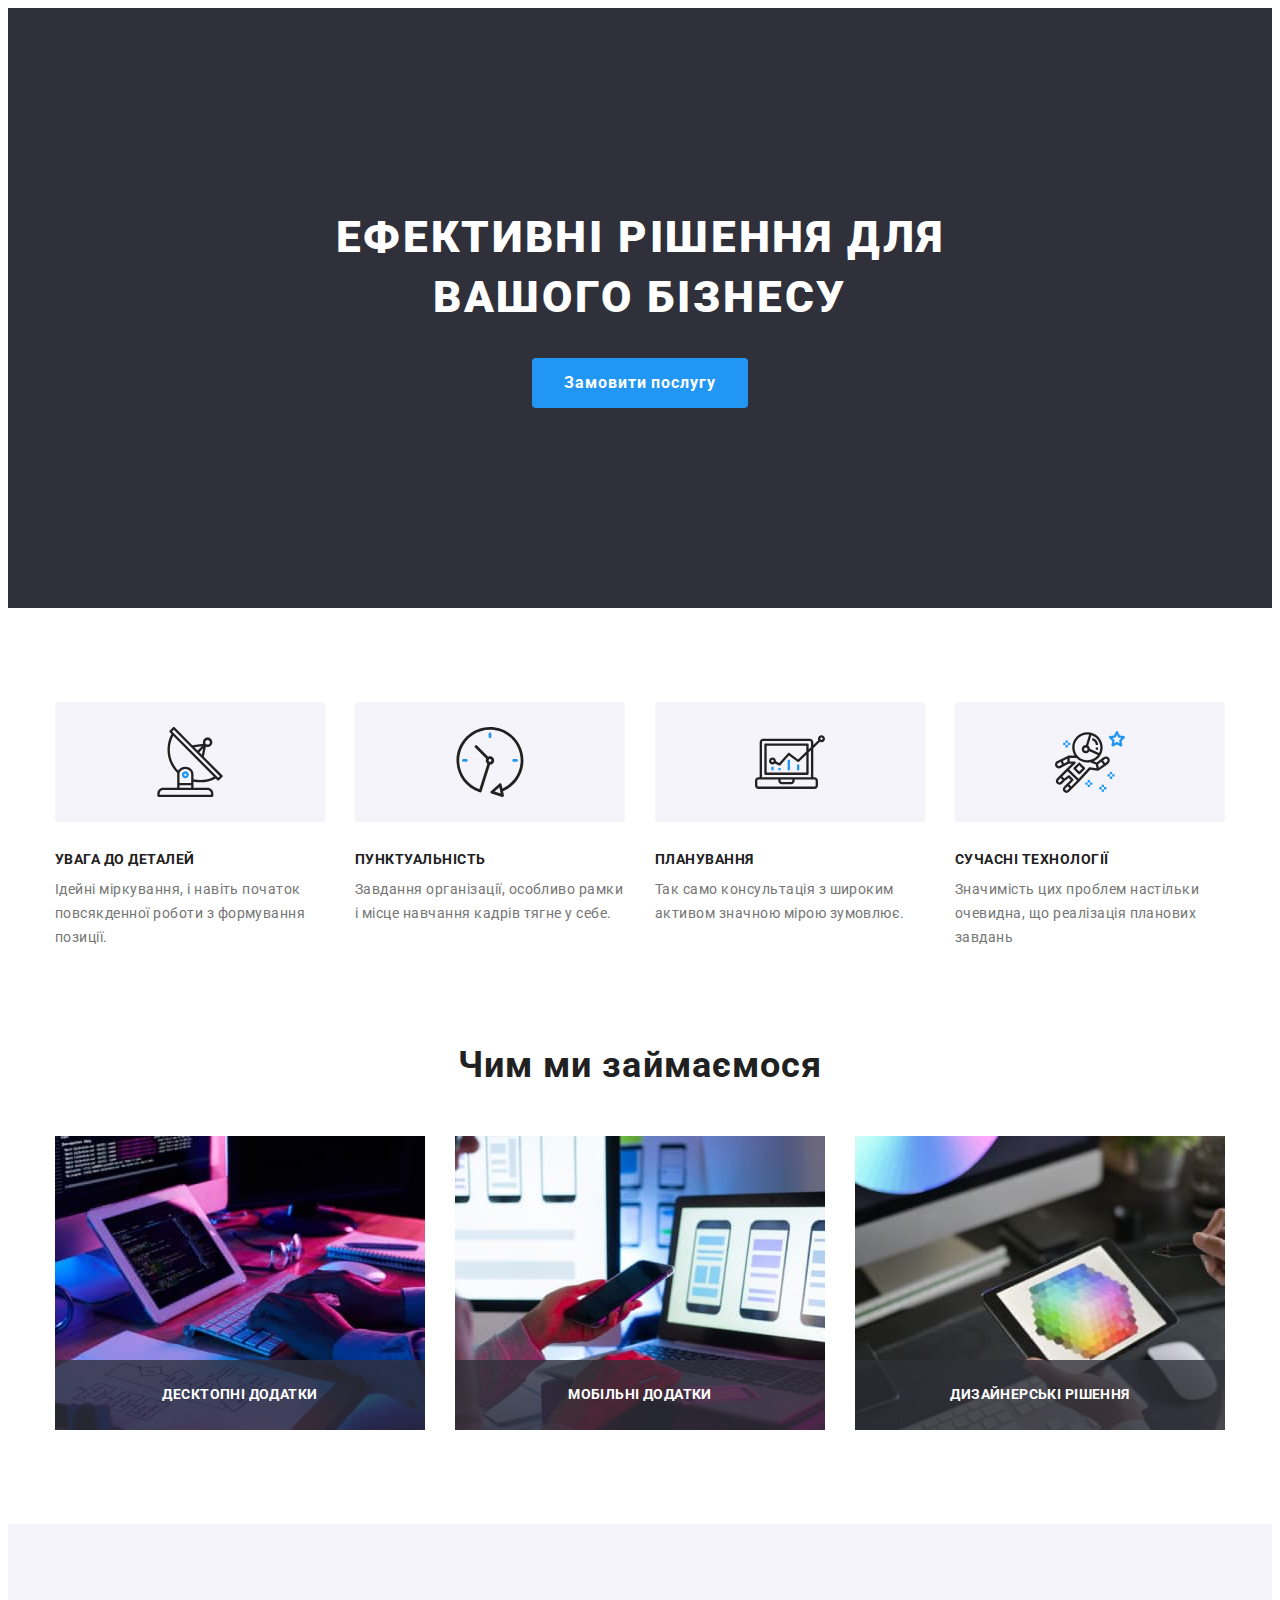
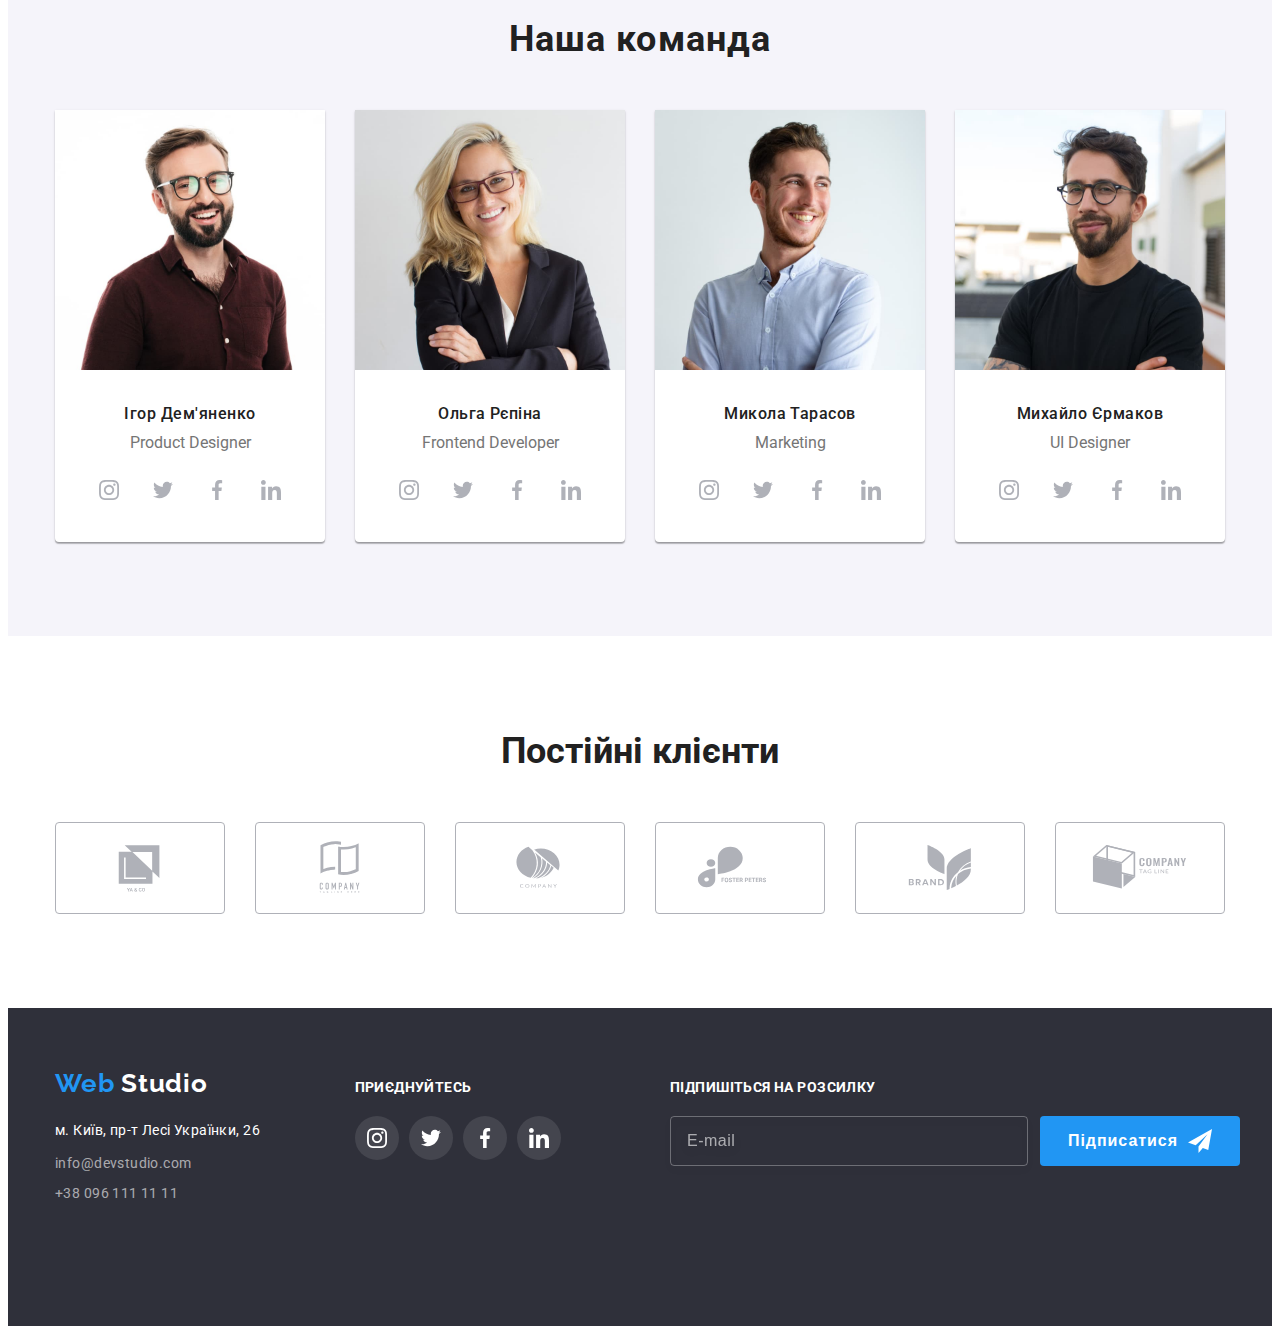
==== index.html @ cbf8bada "add changes" ====
<!DOCTYPE html>
<html lang="uk">
	<head>
		<meta charset="UTF-8" />
		<meta http-equiv="X-UA-Compatible" content="IE=edge" />
		<meta name="viewport" content="width=device-width, initial-scale=1.0" />
		<title>Document</title>
		<link
			rel="stylesheet"
			href="https://cdnjs.cloudflare.com/ajax/libs/modern-normalize/1.1.0/modern-normalize.min.css"
			integrity="sha512-wpPYUAdjBVSE4KJnH1VR1HeZfpl1ub8YT/NKx4PuQ5NmX2tKuGu6U/JRp5y+Y8XG2tV+wKQpNHVUX03MfMFn9Q=="
			crossorigin="anonymous"
			referrerpolicy="no-referrer"
		/>
		<link
			href="https://fonts.googleapis.com/css2?family=Raleway:wght@700&family=Roboto:wght@400;500;700;900&display=swap"
			rel="stylesheet"
		/>
		<link rel="stylesheet" href="./css/styles.css" />
		<link rel="stylesheet" href="./css/main.min.css">
	</head>

	<body>
		<!-- <header class="header">
			<div class="container header__container">
				<a href="./index.html" class="logo header__logo" lang="en">
					<span>Web</span>
					Studio
				</a>
				<nav class="navigation">
					<ul class="navigation__list list">
						<li class="navigation__item">
							<a href="./index.html" class="navigation__link current">Студія</a>
						</li>
						<li class="navigation__item">
							<a href="./portfolio.html" class="navigation__link">Портфоліо</a>
						</li>
						<li class="navigation__item">
							<a href="" class="navigation__link">Контакти</a>
						</li>
					</ul>
				</nav>
				<ul class="contacts-list tel list">
					<li class="contacts-list__item">
						<a href="mailto:info@devstudio.com" class="contacts-list__link tel envelop">
							<svg class="contacts-list__icon" width="16" height="10">
								<use href="./images/sprite.svg#icon-envelope"></use>
							</svg>
							info@devstudio.com
						</a>
					</li>
					<li class="contacts-list__item">
						<a href="tel:+380961111111" class="contacts-list__link tel">
							<svg class="contacts-list__icon" width="10" height="12">
								<use href="./images/sprite.svg#icon-smartphone"></use>
							</svg>
							+38 096 111 11 11
						</a>
					</li>
				</ul>
			</div>
		</header> -->
		<main>
			<section class="hero">
				<h1 class="hero__title">
					Ефективні рішення для
					<br />
					вашого бізнесу
				</h1>
				<button class="hero__btn" data-modal-open type="button">Замовити послугу</button>
			</section>
			<section class="features">
				<div class="container feature">
					<h2 class="feature__title">Наші переваги</h2>
					<ul class="feature__list list">
						<li class="feature__card">
							<div class="icon-wrap">
								<svg class="feature__icon">
									<use href="./images/sprite.svg#icon-antenna"></use>
								</svg>
							</div>
							<h3 class="feature__item">Увага до деталей</h3>
							<p class="feature__text">Ідейні міркування, і навіть початок повсякденної роботи з формування позиції.</p>
						</li>
						<li class="feature__card">
							<div class="icon-wrap">
								<svg class="feature__icon">
									<use href="./images/sprite.svg#icon-clock"></use>
								</svg>
							</div>
							<h3 class="feature__item">Пунктуальність</h3>
							<p class="feature__text">Завдання організації, особливо рамки і місце навчання кадрів тягне у себе.</p>
						</li>
						<li class="feature__card">
							<div class="icon-wrap">
								<svg class="feature__icon">
									<use href="./images/sprite.svg#icon-diagram"></use>
								</svg>
							</div>
							<h3 class="feature__item">Планування</h3>
							<p class="feature__text">Так само консультація з широким активом значною мірою зумовлює.</p>
						</li>
						<li class="feature__card">
							<div class="icon-wrap">
								<svg class="feature__icon">
									<use href="./images/sprite.svg#icon-astronaut"></use>
								</svg>
							</div>
							<h3 class="feature__item">Сучасні технології</h3>
							<p class="feature__text">Значимість цих проблем настільки очевидна, що реалізація планових завдань</p>
						</li>
					</ul>
				</div>
			</section>
			<section class="work">
				<div class="container work">
					<h2 class="work-title">Чим ми займаємося</h2>
					<ul class="work-list list">
						<li>
							<div class="work-top-wrap">
								<h3 class="work-top-title">Десктопні додатки</h3>
								<picture>
									<source
									srcset="./images/box1.jpg 1x, ./images/box1-2x.jpg 2x"
									media="(min-width:1200px)">
									<img src="./images/box1.jpg" alt="Написання коду" width="370" height="294" />
								</picture>
								
							</div>
						</li>
						<li>
							<div class="work-top-wrap">
								<h3 class="work-top-title">Мобільні додатки</h3>
								<picture>
									<source
									srcset="./images/box2.jpg 1x, ./images/box2-2x.jpg 2x"
									media="(min-width:1200px)">
									<img src="./images/box2.jpg" alt="Створення мобільних додатків" width="370" height="294" />
								</picture>
								
							</div>
						</li>
						<li>
							<div class="work-top-wrap">
								<h3 class="work-top-title">Дизайнерські рішення</h3>
								<picture>
									<source
									srcset="./images/box3.jpg 1x, ./images/box3-2x.jpg 2x"
									media="(min-width:1200px)">
									<img src="./images/box3.jpg" alt="Дизайн сайтів" width="370" height="294" />
								</picture>
								
							</div>
						</li>
					</ul>
				</div>
			</section>
			<section class="team">
				<div class="container team">
					<h2 class="team-title">Наша команда</h2>
					<ul class="team-list list">
						<li>
							<picture>
									<source
									srcset="./images/teamcard1.jpg 1x, ./images/teamcard1-2x.jpg 2x"
									media="(min-width:1200px)">
									<source
									srcset="./images/teamcard1-tab.jpg 1x, ./images/teamcard1-tab-2x.jpg 2x"
									media="(min-width:768px)">
									<source
									srcset="./images/teamcard1-mob.jpg 1x, ./images/teamcard1-mob-2x.jpg 2x"
									media="(max-width:768px)">
									<img src="./images/teamcard1-mob.jpg" alt="Фото Ігора Дем'яненко Продукт дизайнер" width="460" height="450" />
							</picture>
							
							<div class="photo-description">
								<h3 class="team-item">Ігор Дем'яненко</h3>
								<p class="team-text">Product Designer</p>
								<ul class="team-soc list">
									<li class="team-soc-item">
										<a href="" class="team-soc-link">
											<svg class="team-soc-icon" width="20" height="20">
												<use href="./images/sprite.svg#icon-instagram"></use>
											</svg>
										</a>
									</li>
									<li class="team-soc-item">
										<a href="" class="team-soc-link">
											<svg class="team-soc-icon" width="20" height="20">
												<use href="./images/sprite.svg#icon-twitter"></use>
											</svg>
										</a>
									</li>
									<li class="team-soc-item">
										<a href="" class="team-soc-link">
											<svg class="team-soc-icon" width="20" height="20">
												<use href="./images/sprite.svg#icon-facebook"></use>
											</svg>
										</a>
									</li>
									<li class="team-soc-item">
										<a href="" class="team-soc-link">
											<svg class="team-soc-icon" width="20" height="20">
												<use href="./images/sprite.svg#icon-linkedin"></use>
											</svg>
										</a>
									</li>
								</ul>
							</div>
						</li>
						<li>
							<picture>
									<source
									srcset="./images/teamcard2.jpg 1x, ./images/teamcard2-2x.jpg 2x"
									media="(min-width:1200px)">
									<source
									srcset="./images/teamcard2-tab.jpg 1x, ./images/teamcard2-tab-2x.jpg 2x"
									media="(min-width:768px)">
									<source
									srcset="./images/teamcard2-mob.jpg 1x, ./images/teamcard2-mob-2x.jpg 2x"
									media="(max-width:768px)">
									<img src="./images/teamcard2-mob.jpg" alt="Фото Ольги Рєпіної Фронтенд девелопер" width="460" height="450" />
							</picture>
							<div class="photo-description">
								<h3 class="team-item">Ольга Рєпіна</h3>
								<p class="team-text">Frontend Developer</p>
								<ul class="team-soc list">
									<li class="team-soc-item">
										<a href="" class="team-soc-link">
											<svg class="team-soc-icon" width="20" height="20">
												<use href="./images/sprite.svg#icon-instagram"></use>
											</svg>
										</a>
									</li>
									<li class="team-soc-item">
										<a href="" class="team-soc-link">
											<svg class="team-soc-icon" width="20" height="20">
												<use href="./images/sprite.svg#icon-twitter"></use>
											</svg>
										</a>
									</li>
									<li class="team-soc-item">
										<a href="" class="team-soc-link">
											<svg class="team-soc-icon" width="20" height="20">
												<use href="./images/sprite.svg#icon-facebook"></use>
											</svg>
										</a>
									</li>
									<li class="team-soc-item">
										<a href="" class="team-soc-link">
											<svg class="team-soc-icon" width="20" height="20">
												<use href="./images/sprite.svg#icon-linkedin"></use>
											</svg>
										</a>
									</li>
								</ul>
							</div>
						</li>
						<li>
							<picture>
									<source
									srcset="./images/teamcard3.jpg 1x, ./images/teamcard3-2x.jpg 2x"
									media="(min-width:1200px)">
									<source
									srcset="./images/teamcard3-tab.jpg 1x, ./images/teamcard3-tab-2x.jpg 2x"
									media="(min-width:768px)">
									<source
									srcset="./images/teamcard3-mob.jpg 1x, ./images/teamcard3-mob-2x.jpg 2x"
									media="(max-width:768px)">
									<img src="./images/teamcard3-mob.jpg" alt="Фото Миколи Тарасова Маркетолог" width="460" height="450" />
							</picture>
							
							<div class="photo-description">
								<h3 class="team-item">Микола Тарасов</h3>
								<p class="team-text">Marketing</p>
								<ul class="team-soc list">
									<li class="team-soc-item">
										<a href="" class="team-soc-link">
											<svg class="team-soc-icon" width="20" height="20">
												<use href="./images/sprite.svg#icon-instagram"></use>
											</svg>
										</a>
									</li>
									<li class="team-soc-item">
										<a href="" class="team-soc-link">
											<svg class="team-soc-icon" width="20" height="20">
												<use href="./images/sprite.svg#icon-twitter"></use>
											</svg>
										</a>
									</li>
									<li class="team-soc-item">
										<a href="" class="team-soc-link">
											<svg class="team-soc-icon" width="20" height="20">
												<use href="./images/sprite.svg#icon-facebook"></use>
											</svg>
										</a>
									</li>
									<li class="team-soc-item">
										<a href="" class="team-soc-link">
											<svg class="team-soc-icon" width="20" height="20">
												<use href="./images/sprite.svg#icon-linkedin"></use>
											</svg>
										</a>
									</li>
								</ul>
							</div>
						</li>
						<li>
							<picture>
									<source
									srcset="./images/teamcard4.jpg 1x, ./images/teamcard4-2x.jpg 2x"
									media="(min-width:1200px)">
									<source
									srcset="./images/teamcard4-tab.jpg 1x, ./images/teamcard4-tab-2x.jpg 2x"
									media="(min-width:768px)">
									<source
									srcset="./images/teamcard4-mob.jpg 1x, ./images/teamcard4-mob-2x.jpg 2x"
									media="(max-width:768px)">
									<img src="./images/teamcard4-mob.jpg" alt="Фото Михайла Єрмакова Дизайнер сайтів" width="460" height="450" />
							</picture>
							
							<div class="photo-description">
								<h3 class="team-item">Михайло Єрмаков</h3>
								<p class="team-text">UI Designer</p>
								<ul class="team-soc list">
									<li class="team-soc-item">
										<a href="" class="team-soc-link">
											<svg class="team-soc-icon" width="20" height="20">
												<use href="./images/sprite.svg#icon-instagram"></use>
											</svg>
										</a>
									</li>
									<li class="team-soc-item">
										<a href="" class="team-soc-link">
											<svg class="team-soc-icon" width="20" height="20">
												<use href="./images/sprite.svg#icon-twitter"></use>
											</svg>
										</a>
									</li>
									<li class="team-soc-item">
										<a href="" class="team-soc-link">
											<svg class="team-soc-icon" width="20" height="20">
												<use href="./images/sprite.svg#icon-facebook"></use>
											</svg>
										</a>
									</li>
									<li class="team-soc-item">
										<a href="" class="team-soc-link">
											<svg class="team-soc-icon" width="20" height="20">
												<use href="./images/sprite.svg#icon-linkedin"></use>
											</svg>
										</a>
									</li>
								</ul>
							</div>
						</li>
					</ul>
				</div>
			</section>
			<section class="klients">
				<div class="container klient">
					<h2 class="klients-title title">Постійні клієнти</h2>
					<ul class="klient-logo list">
						<li class="klient-logo-item">
							<a href="" class="klient-logo-link">
								<svg class="klient-logo-icon" width="106" height="60">
									<use href="./images/sprite.svg#icon-logo1"></use>
								</svg>
							</a>
						</li>
						<li class="klient-logo-item">
							<a href="" class="klient-logo-link">
								<svg class="klient-logo-icon" width="106" height="60">
									<use href="./images/sprite.svg#icon-logo2"></use>
								</svg>
							</a>
						</li>
						<li class="klient-logo-item">
							<a href="" class="klient-logo-link">
								<svg class="klient-logo-icon" width="106" height="60">
									<use href="./images/sprite.svg#icon-logo3"></use>
								</svg>
							</a>
						</li>
						<li class="klient-logo-item">
							<a href="" class="klient-logo-link">
								<svg class="klient-logo-icon" width="106" height="60">
									<use href="./images/sprite.svg#icon-logo4"></use>
								</svg>
							</a>
						</li>
						<li class="klient-logo-item">
							<a href="" class="klient-logo-link">
								<svg class="klient-logo-icon" width="106" height="60">
									<use href="./images/sprite.svg#icon-logo5"></use>
								</svg>
							</a>
						</li>
						<li class="klient-logo-item">
							<a href="" class="klient-logo-link">
								<svg class="klient-logo-icon" width="106" height="60">
									<use href="./images/sprite.svg#icon-logo6"></use>
								</svg>
							</a>
						</li>
					</ul>
				</div>
			</section>
		</main>
		<footer class="footer">
			<div class="container">
				<div class="footer-container">
					<a href="./index.html" class="footer-logo logo" lang="en">
						<span>Web</span>
						Studio
					</a>
					<address>
						<a
							href="https://goo.gl/maps/qU4szJa4A5gRmzB77"
							target="_blank"
							rel="noopener noreferrer nofollow"
							class="adress"
						>
							м. Київ, пр-т Лесі Українки, 26
						</a>
						<ul class="footer-list list">
							<li>
								<a href="mailto:info@devstudio.com" class="footer-item tel">info@devstudio.com</a>
							</li>
							<li>
								<a href="tel.+380961111111" class="footer-item tel">+38 096 111 11 11</a>
							</li>
						</ul>
					</address>
				</div>
				<div class="footer-container">
					<h2 class="footer-title title">Приєднуйтесь</h2>
					<ul class="footer-soc list">
						<li class="footer-soc-item">
							<a href="" class="footer-soc-link">
								<svg class="footer-soc-icon" width="20" height="20">
									<use href="./images/sprite.svg#icon-instagram"></use>
								</svg>
							</a>
						</li>
						<li class="footer-soc-item">
							<a href="" class="footer-soc-link">
								<svg class="footer-soc-icon" width="20" height="20">
									<use href="./images/sprite.svg#icon-twitter"></use>
								</svg>
							</a>
						</li>
						<li class="footer-soc-item">
							<a href="" class="footer-soc-link">
								<svg class="footer-soc-icon" width="20" height="20">
									<use href="./images/sprite.svg#icon-facebook"></use>
								</svg>
							</a>
						</li>
						<li class="footer-soc-item">
							<a href="" class="footer-soc-link">
								<svg class="footer-soc-icon" width="20" height="20">
									<use href="./images/sprite.svg#icon-linkedin"></use>
								</svg>
							</a>
						</li>
					</ul>
				</div>
				<div class="subscription container">
					<form class="subscription-field">
						<p class="subscription-title">Підпишіться на розсилку</p>
						<div class="subscription-wrap">
							<label>
								<input class="subscription-input" type="email" name="email" placeholder="E-mail" />
							</label>
							<button class="subscription-submit" type="submit">Підписатися
								<svg class="subscription-icon" width="24" height="24">
								<use href="./images/sprite.svg#icon-send"></use>
							    </svg>								
							</button>
						</div>
					</form>
				</div>
			</div>
		</footer>
		<div class="backdrop is-hidden" data-modal>
			<div class="modal">
				<button type="button" class="btn-modal" data-modal-close>
					<svg class="modal-icon" width="18" height="18"><use href="./images/sprite.svg#icon-close"></use></svg>
				</button>

				<form class="modal-field">
					<p class="modal-title">Залиште свої дані, ми вам передзвонимо</p>
					<div class="form-field">
						<label for="name">Ім'я</label>
						<input type="text" name="name" id="name" />
						<svg class="form-icon" width="18" height="18">
							<use href="./images/sprite.svg#icon-person"></use>
						</svg>
					</div>

					<div class="form-field">
						<label for="tel">Телефон</label>
						<input type="tel" name="tel" id="tel" />
						<svg class="form-icon" width="18" height="18">
							<use href="./images/sprite.svg#icon-phone"></use>
						</svg>
					</div>

					<div class="form-field">
						<label for="email">Пошта</label>
						<input type="email" name="email" id="email" />
						<svg class="form-icon" width="18" height="18">
							<use href="./images/sprite.svg#icon-email"></use>
						</svg>
					</div>

					<div class="form-field">
						<label for="comment">Коментар</label>
						<textarea name="comment" id="comment" placeholder="Введіть текст"></textarea>
					</div>

					<div class="modal-checkbox">
						<input class="checkbox" type="checkbox" id="acsept" />
						<span class="check-box">
							<svg class="check-icon" width="16" height="15">
								<use href="./images/sprite.svg#icon-checked"></use>
							</svg>
						</span>
						<label for="acsept">
							Погоджуюся з розсилкою та приймаю
							<a href="">Умови договору</a>
						</label>
					</div>
					<button class="modal-submit" type="submit">Відправити</button>
				</form>
			</div>
		</div>
		<script src="./js/modal.js"></script>
	</body>
</html>
---- css/main.min.css ----
html{-webkit-box-sizing:border-box;box-sizing:border-box}*,*::before,*::after{-webkit-box-sizing:inherit;box-sizing:inherit}body{color:var(--main-title-color);font-family:"Roboto",sans-serif}.list{list-style:none;margin:0;padding-left:0}img{max-width:100%;height:auto}:root{--main-title-color: #212121;--main-background-color: #f5f5f5;--secondary-title-color: #757575;--secondary-background-color: #2f303a;--accent-color: #2196f3}section{padding-top:60px;padding-bottom:60px}@media screen and (min-width: 1200px){section{padding-top:94px;padding-bottom:94px}}.container{width:100%;padding-left:15px;padding-right:15px;margin-left:auto;margin-right:auto}@media screen and (min-width: 480px){.container{width:480px}}@media screen and (min-width: 768px){.container{width:768px}}@media screen and (min-width: 1200px){.container{width:1200px}}.header{background-color:#fff}.header__container{display:-webkit-box;display:-ms-flexbox;display:flex;-webkit-box-align:center;-ms-flex-align:center;align-items:center}.logo{font-family:"Raleway";font-weight:700;font-size:26px;line-height:1.19;letter-spacing:.03em;text-decoration:none;color:#000}.header__logo{margin-right:93px}a>span{color:#2196f3}.navigation__list,.contacts-list{display:-webkit-box;display:-ms-flexbox;display:flex;font-weight:500;font-size:14px;line-height:1.14;letter-spacing:.02em}.navigation__item:not(:last-child),.contacts-list__item:not(:last-child){margin-right:50px}.navigation__list.tel,.contacts-list.tel{margin-left:auto}.navigation__item,.contacts-list__item{padding-top:32px;padding-bottom:32px}.navigation__link,.contacts-list__link{padding-top:32px;padding-bottom:32px;font-family:"Roboto",sans-serif;font-style:normal;color:var(--main-title-color);text-decoration:none;-webkit-transition:color 250ms cubic-bezier(0.4, 0, 0.2, 1);transition:color 250ms cubic-bezier(0.4, 0, 0.2, 1)}.navigation__link.tel,.contacts-list__link.tel{color:var(--secondary-title-color)}.navigation__link:hover,.navigation__link:focus,.contacts-list__link:hover,.contacts-list__link:focus{color:var(--accent-color)}.navigation__link.current,.contacts-list__link.current{position:relative;color:var(--accent-color)}.navigation__link.current::after,.contacts-list__link.current::after{content:"";width:100%;height:4px;border-radius:2px;background-color:var(--accent-color);padding-left:2px;padding-right:2px;position:absolute;bottom:-1px;left:0}.contacts-list__icon{margin-right:10px;fill:currentColor}.hero{max-width:1600px;height:400px;margin-left:auto;margin-right:auto;padding-top:118px;padding-bottom:118px;background-image:-webkit-gradient(linear, left top, left bottom, from(rgba(47, 48, 58, 0.4))),url(../images/hero-mob.jpg);background-image:linear-gradient(rgba(47, 48, 58, 0.4)),url(../images/hero-mob.jpg);background-repeat:no-repeat;background-position:center;background-size:cover;background-color:var(--secondary-background-color);text-align:center}@media(min-device-pixel-ratio: 2),(-webkit-min-device-pixel-ratio: 2),(min-resolution: 192dpi),(min-resolution: 2dppx){.hero{background-image:-webkit-gradient(linear, left top, left bottom, from(rgba(47, 48, 58, 0.4))),url(../images/hero-mob-2x.jpg);background-image:linear-gradient(rgba(47, 48, 58, 0.4)),url(../images/hero-mob-2x.jpg)}}@media screen and (min-width: 768px){.hero{background-image:-webkit-gradient(linear, left top, left bottom, from(rgba(47, 48, 58, 0.4))),url(../images/hero-tab.jpg);background-image:linear-gradient(rgba(47, 48, 58, 0.4)),url(../images/hero-tab.jpg)}}@media screen and (min-width: 768px)and (min-device-pixel-ratio: 2),screen and (min-width: 768px)and (-webkit-min-device-pixel-ratio: 2),screen and (min-width: 768px)and (min-resolution: 192dpi),screen and (min-width: 768px)and (min-resolution: 2dppx){.hero{background-image:-webkit-gradient(linear, left top, left bottom, from(rgba(47, 48, 58, 0.4))),url(../images/hero-tab-2x.jpg);background-image:linear-gradient(rgba(47, 48, 58, 0.4)),url(../images/hero-tab-2x.jpg)}}@media screen and (min-width: 1200px){.hero{height:600px;padding-top:200px;padding-bottom:200px;background-image:-webkit-gradient(linear, left top, left bottom, from(rgba(47, 48, 58, 0.4))),url(../images/.hero.jpg);background-image:linear-gradient(rgba(47, 48, 58, 0.4)),url(../images/.hero.jpg)}}@media screen and (min-width: 1200px)and (min-device-pixel-ratio: 2),screen and (min-width: 1200px)and (-webkit-min-device-pixel-ratio: 2),screen and (min-width: 1200px)and (min-resolution: 192dpi),screen and (min-width: 1200px)and (min-resolution: 2dppx){.hero{background-image:-webkit-gradient(linear, left top, left bottom, from(rgba(47, 48, 58, 0.4))),url(../images/hero-2x.jpg);background-image:linear-gradient(rgba(47, 48, 58, 0.4)),url(../images/hero-2x.jpg)}}.hero__title{margin:0;margin-bottom:30px;font-weight:900;font-size:20px;line-height:1.62;letter-spacing:.06em;color:#fff;text-transform:uppercase}@media screen and (min-width: 480px){.hero__title{font-weight:900;font-size:26px;line-height:1.62;letter-spacing:.06em}}@media screen and (min-width: 1200px){.hero__title{font-weight:900;font-size:44px;line-height:1.36;letter-spacing:.06em}}.hero__btn{padding:10px 32px;border:none;border-radius:4px;display:inline-block;min-width:216px;text-align:center;font-family:inherit;color:#fff;background-color:#2196f3;font-weight:700;font-size:16px;line-height:1.88;letter-spacing:.06em;cursor:pointer}.features{padding-bottom:0}.feature__title,.checkbox{position:absolute;width:1px;height:1px;margin:-1px;border:0;padding:0;white-space:nowrap;-webkit-clip-path:inset(100%);clip-path:inset(100%);clip:rect(0 0 0 0);overflow:hidden}.feature__list{display:-webkit-box;display:-ms-flexbox;display:flex;-ms-flex-wrap:wrap;flex-wrap:wrap;-webkit-box-pack:justify;-ms-flex-pack:justify;justify-content:space-between;margin:0;gap:30px;letter-spacing:.03em}.feature__card{width:100%}@media screen and (min-width: 768px){.feature__card{width:calc(50% - 15px)}}@media screen and (min-width: 1200px){.feature__card{width:calc(25% - 22.5px)}}.feature__icon{width:70px;height:70px;fill:#000}.icon-wrap{display:-webkit-box;display:-ms-flexbox;display:flex;-webkit-box-pack:center;-ms-flex-pack:center;justify-content:center;-webkit-box-align:center;-ms-flex-align:center;align-items:center;height:120px;background:#f5f4fa;border-radius:4px}.feature__item{margin:0;margin-bottom:10px;margin-top:30px;font-weight:700;font-size:14px;line-height:1.14;text-transform:uppercase}.feature__text{margin:0;color:var(--secondary-title-color);font-weight:400;font-size:14px;line-height:1.71}.work{display:none}@media screen and (min-width: 1200px){.work{display:block}}.work-title{margin:0;margin-bottom:50px;text-align:center;font-weight:700;font-size:36px;line-height:1.17;letter-spacing:.03em}.work-list{display:-webkit-box;display:-ms-flexbox;display:flex;-webkit-box-pack:justify;-ms-flex-pack:justify;justify-content:space-between}.work-list>li>img{display:block}.work-top-wrap{position:relative;max-height:294px}.work-top-title{margin:0;padding-top:27px;padding-bottom:27px;position:absolute;bottom:0;width:100%;min-height:70px;background:rgba(47,48,58,.8);font-weight:700;font-size:14px;line-height:1.14;letter-spacing:.03em;text-align:center;text-transform:uppercase;color:#fff}.team{background-color:#f5f4fa}.team-title{margin:0;margin-bottom:50px;font-weight:700;font-size:36px;line-height:1.17;letter-spacing:.03em;text-align:center}.team-list{display:-webkit-box;display:-ms-flexbox;display:flex;-ms-flex-wrap:wrap;flex-wrap:wrap;-webkit-box-pack:justify;-ms-flex-pack:justify;justify-content:space-between;gap:30px}.team-list>li{width:100%;background:#fff;-webkit-box-shadow:0px 1px 3px rgba(0,0,0,.12),0px 1px 1px rgba(0,0,0,.14),0px 2px 1px rgba(0,0,0,.2);box-shadow:0px 1px 3px rgba(0,0,0,.12),0px 1px 1px rgba(0,0,0,.14),0px 2px 1px rgba(0,0,0,.2);border-radius:0px 0px 4px 4px}@media screen and (min-width: 768px){.team-list>li{width:calc(50% - 15px)}}@media screen and (min-width: 1200px){.team-list>li{width:calc(25% - 22.5px)}}.team-list>li>img{display:block}.photo-description{padding-top:30px;padding-bottom:30px}.team-item{margin:0;margin-bottom:10px;font-weight:500;font-size:16px;line-height:1.19;letter-spacing:.03em;text-align:center}.team-text{margin:0;margin-bottom:16px;font-weight:400;color:var(--secondary-title-color);text-align:center}.team-soc,.footer-soc{display:-webkit-box;display:-ms-flexbox;display:flex;-webkit-box-pack:center;-ms-flex-pack:center;justify-content:center;gap:10px}.team-soc-link{display:-webkit-box;display:-ms-flexbox;display:flex;-webkit-box-align:center;-ms-flex-align:center;align-items:center;-webkit-box-pack:center;-ms-flex-pack:center;justify-content:center;width:44px;height:44px;border-radius:50%;-webkit-transition:background-color 250ms cubic-bezier(0.4, 0, 0.2, 1);transition:background-color 250ms cubic-bezier(0.4, 0, 0.2, 1)}.team-soc-link:hover,.team-soc-link:focus{background-color:var(--accent-color)}.team-soc-icon{fill:#afb1b8;-webkit-transition:fill 250ms cubic-bezier(0.4, 0, 0.2, 1);transition:fill 250ms cubic-bezier(0.4, 0, 0.2, 1)}.team-soc-link:hover .team-soc-icon,.team-soc-link:focus .team-soc-icon{fill:#fff}.klients-title{margin:0;margin-bottom:50px;font-weight:700;font-size:36px;line-height:1.17;text-align:center}.klient-logo{display:-webkit-box;display:-ms-flexbox;display:flex;-webkit-box-align:center;-ms-flex-align:center;align-items:center;-webkit-box-pack:center;-ms-flex-pack:center;justify-content:center;-ms-flex-wrap:wrap;flex-wrap:wrap;gap:30px}.klient-logo-item{display:block;width:calc(100% - 30px)/2}.klient-logo-link{display:-webkit-box;display:-ms-flexbox;display:flex;-webkit-box-align:center;-ms-flex-align:center;align-items:center;-webkit-box-pack:center;-ms-flex-pack:center;justify-content:center;width:130px;height:92px;border:1px solid #afb1b8;border-radius:4px;-webkit-transition:border 250ms cubic-bezier(0.4, 0, 0.2, 1),fill 250ms cubic-bezier(0.4, 0, 0.2, 1);transition:border 250ms cubic-bezier(0.4, 0, 0.2, 1),fill 250ms cubic-bezier(0.4, 0, 0.2, 1)}@media screen and (min-width: 480px){.klient-logo-link{width:210px}}@media screen and (min-width: 768px){.klient-logo-link{width:226px}}@media screen and (min-width: 1200px){.klient-logo-link{width:170px}}.klient-logo-link:hover,.klient-logo-link:focus{border:1px solid var(--accent-color)}.klient-logo-icon{fill:#afb1b8}.klient-logo-link:hover .klient-logo-icon,.klient-logo-link:focus .klient-logo-icon{fill:var(--accent-color)}.footer{padding-top:60px;padding-bottom:60px;background-color:var(--secondary-background-color);font-weight:400;font-size:14px;line-height:1.71;letter-spacing:.03em}.footer>.container{display:-webkit-box;display:-ms-flexbox;display:flex;-webkit-box-pack:center;-ms-flex-pack:center;justify-content:center;-webkit-box-align:center;-ms-flex-align:center;align-items:center;-ms-flex-wrap:wrap;flex-wrap:wrap;-webkit-box-orient:vertical;-webkit-box-direction:normal;-ms-flex-direction:column;flex-direction:column}@media screen and (min-width: 768px){.footer>.container{-webkit-box-orient:horizontal;-webkit-box-direction:normal;-ms-flex-direction:row;flex-direction:row;-ms-flex-pack:distribute;justify-content:space-around}}@media screen and (min-width: 1200px){.footer>.container{-webkit-box-orient:horizontal;-webkit-box-direction:normal;-ms-flex-direction:row;flex-direction:row;-webkit-box-align:baseline;-ms-flex-align:baseline;align-items:baseline;-webkit-box-pack:justify;-ms-flex-pack:justify;justify-content:space-between}}.footer-container{-webkit-box-pack:start;-ms-flex-pack:start;justify-content:start;max-width:250px;margin-right:0;margin-left:0;margin-bottom:60px}.footer-title{margin-top:0;margin-bottom:20px;text-align:center;font-weight:700;font-size:14px;line-height:1.14;letter-spacing:.03em;text-transform:uppercase;color:#fff}@media screen and (min-width: 1200px){.footer-title{text-align:start}}.footer-logo{display:block;margin-bottom:20px;text-align:center;color:#fff}@media screen and (min-width: 1200px){.footer-logo{text-align:start}}.adress{font-style:normal;color:#fff;text-decoration:none;-webkit-transition:color 250ms cubic-bezier(0.4, 0, 0.2, 1);transition:color 250ms cubic-bezier(0.4, 0, 0.2, 1);display:block;margin-bottom:9px;text-align:center}@media screen and (min-width: 1200px){.adress{text-align:start}}.adress:hover,.adress:focus{color:var(--accent-color)}.footer-list{color:rgba(255,255,255,.6)}.footer-list li{text-align:center}@media screen and (min-width: 1200px){.footer-list li{text-align:start}}.footer-list>li:not(:nth-last-child(-n+1)){margin-bottom:6px}.footer-item{font-family:inherit;font-style:normal;color:rgba(255,255,255,.6);text-decoration:none;-webkit-transition:color 250ms cubic-bezier(0.4, 0, 0.2, 1);transition:color 250ms cubic-bezier(0.4, 0, 0.2, 1)}.footer-item:hover,.footer-item:focus{color:var(--accent-color)}.footer-soc-link{display:-webkit-box;display:-ms-flexbox;display:flex;-webkit-box-align:center;-ms-flex-align:center;align-items:center;-webkit-box-pack:center;-ms-flex-pack:center;justify-content:center;width:44px;height:44px;border-radius:50%;-webkit-transition:background-color 250ms cubic-bezier(0.4, 0, 0.2, 1);transition:background-color 250ms cubic-bezier(0.4, 0, 0.2, 1);background-color:rgba(255,255,255,.1)}.footer-soc-link:hover,.footer-soc-link:focus{background-color:var(--accent-color)}.subscription-field{width:100%}@media screen and (min-width: 1200px){.subscription-field{width:570px}}.footer-soc-icon{fill:#fff;-webkit-transition:fill 250ms cubic-bezier(0.4, 0, 0.2, 1);transition:fill 250ms cubic-bezier(0.4, 0, 0.2, 1)}@media screen and (min-width: 1200px){.subscription.container{margin:0;width:570px}}.subscription-title{margin:0;margin-bottom:20px;text-align:center;font-weight:700;font-size:14px;line-height:1.14;letter-spacing:.03em;text-transform:uppercase;color:#fff}@media screen and (min-width: 1200px){.subscription-title{text-align:start}}.subscription-wrap{display:-webkit-box;display:-ms-flexbox;display:flex;-webkit-box-orient:vertical;-webkit-box-direction:normal;-ms-flex-direction:column;flex-direction:column;-webkit-box-pack:center;-ms-flex-pack:center;justify-content:center;-webkit-box-align:center;-ms-flex-align:center;align-items:center}@media screen and (min-width: 1200px){.subscription-wrap{-webkit-box-orient:horizontal;-webkit-box-direction:normal;-ms-flex-direction:row;flex-direction:row}}.subscription-input{margin-right:0;margin-bottom:20px;width:100%;height:50px;padding:15px 16px;border:1px solid rgba(255,255,255,.3);-webkit-filter:drop-shadow(0px 4px 4px rgba(0, 0, 0, 0.15));filter:drop-shadow(0px 4px 4px rgba(0, 0, 0, 0.15));border-radius:4px;background-color:rgba(0,0,0,0);cursor:pointer}@media screen and (min-width: 480px){.subscription-input{width:450px}}@media screen and (min-width: 1200px){.subscription-input{width:358px;margin-right:12px;margin-bottom:0}}.subscription-input::-webkit-input-placeholder{font-weight:400;font-size:16px;line-height:1.25;letter-spacing:.03em;color:rgba(255,255,255,.6)}.subscription-input::-moz-placeholder{font-weight:400;font-size:16px;line-height:1.25;letter-spacing:.03em;color:rgba(255,255,255,.6)}.subscription-input:-ms-input-placeholder{font-weight:400;font-size:16px;line-height:1.25;letter-spacing:.03em;color:rgba(255,255,255,.6)}.subscription-input::-ms-input-placeholder{font-weight:400;font-size:16px;line-height:1.25;letter-spacing:.03em;color:rgba(255,255,255,.6)}.subscription-input::placeholder{font-weight:400;font-size:16px;line-height:1.25;letter-spacing:.03em;color:rgba(255,255,255,.6)}.subscription-submit{margin:0;display:-webkit-box;display:-ms-flexbox;display:flex;-webkit-box-align:center;-ms-flex-align:center;align-items:center;-webkit-box-pack:center;-ms-flex-pack:center;justify-content:center;gap:10px;width:200px;height:50px;font-weight:700;font-size:16px;line-height:1.88;letter-spacing:.06em;background-color:var(--accent-color);color:#fff;border-radius:4px;border:none;cursor:pointer}.portfolio{background-color:#fff;font-family:"Roboto",sans-serif;border-bottom:1px solid #ececec}.portfolio>h1{position:absolute;width:1px;height:1px;margin:-1px;border:0;padding:0;white-space:nowrap;-webkit-clip-path:inset(100%);clip-path:inset(100%);clip:rect(0 0 0 0);overflow:hidden}.header--bordered{border-bottom:1px solid #ececec}.portfolio-list{display:-webkit-box;display:-ms-flexbox;display:flex;-webkit-box-pack:start;-ms-flex-pack:start;justify-content:start;-ms-flex-wrap:wrap;flex-wrap:wrap;color:inherit;text-decoration:none}.portfolio-list:not(:last-child){margin-bottom:50px}li.gallery{width:100%}li.gallery:not(:nth-last-child(-n+1)){margin-bottom:30px}@media screen and (min-width: 768px){li.gallery{width:calc(50% - 15px)}li.gallery:not(:nth-child(2n)){margin-right:30px}li.gallery:not(:nth-last-child(-n+1)){margin-bottom:30px}}@media screen and (min-width: 1200px){li.gallery{width:calc(33.3333333333% - 20px)}li.gallery:not(:nth-child(3n)){margin-right:30px}li.gallery:not(:nth-last-child(-n+3)){margin-bottom:30px}}.portfolio-btn{padding:6px 22px;border:rgba(0,0,0,0);font-family:inherit;font-weight:500;font-size:16px;line-height:1.62;letter-spacing:.03em;text-align:center;text-decoration:none;text-transform:capitalize;cursor:pointer;background-color:#f5f4fa;border-radius:4px}button{-webkit-transition:color 250ms cubic-bezier(0.4, 0, 0.2, 1),background-color 250ms cubic-bezier(0.4, 0, 0.2, 1),-webkit-box-shadow 250ms cubic-bezier(0.4, 0, 0.2, 1);transition:color 250ms cubic-bezier(0.4, 0, 0.2, 1),background-color 250ms cubic-bezier(0.4, 0, 0.2, 1),-webkit-box-shadow 250ms cubic-bezier(0.4, 0, 0.2, 1);transition:color 250ms cubic-bezier(0.4, 0, 0.2, 1),background-color 250ms cubic-bezier(0.4, 0, 0.2, 1),box-shadow 250ms cubic-bezier(0.4, 0, 0.2, 1);transition:color 250ms cubic-bezier(0.4, 0, 0.2, 1),background-color 250ms cubic-bezier(0.4, 0, 0.2, 1),box-shadow 250ms cubic-bezier(0.4, 0, 0.2, 1),-webkit-box-shadow 250ms cubic-bezier(0.4, 0, 0.2, 1)}button:hover,button:focus{color:var(--main-background-color);background-color:var(--accent-color);-webkit-box-shadow:0px 3px 1px rgba(0,0,0,.1),0px 1px 2px rgba(0,0,0,.08),0px 2px 2px rgba(0,0,0,.12);box-shadow:0px 3px 1px rgba(0,0,0,.1),0px 1px 2px rgba(0,0,0,.08),0px 2px 2px rgba(0,0,0,.12)}li.list-btn:not(:nth-last-child(-n+1)){margin-right:8px}.portfolio-title{width:370px;margin:0;margin-bottom:4px;font-weight:700;font-size:18px;line-height:2;letter-spacing:.06em}.gallery-link{display:block;text-decoration:none;color:inherit;-webkit-transition:-webkit-box-shadow 250ms cubic-bezier(0.4, 0, 0.2, 1);transition:-webkit-box-shadow 250ms cubic-bezier(0.4, 0, 0.2, 1);transition:box-shadow 250ms cubic-bezier(0.4, 0, 0.2, 1);transition:box-shadow 250ms cubic-bezier(0.4, 0, 0.2, 1), -webkit-box-shadow 250ms cubic-bezier(0.4, 0, 0.2, 1)}.gallery-link:hover,.gallery-link:focus{-webkit-box-shadow:0px 1px 1px rgba(0,0,0,.12),0px 4px 4px rgba(0,0,0,.06),1px 4px 6px rgba(0,0,0,.16);box-shadow:0px 1px 1px rgba(0,0,0,.12),0px 4px 4px rgba(0,0,0,.06),1px 4px 6px rgba(0,0,0,.16)}.portfolio-top-wrap{position:relative;overflow:hidden}.portfolio-top-text{position:absolute;top:0;left:0;height:100%;margin:0;padding-top:63px;padding-bottom:63px;padding-right:10px;padding-left:38px;font-weight:400;font-size:18px;line-height:1.56;letter-spacing:.03em;color:#fff;background:rgba(33,150,243,.9);overflow:auto;-webkit-transform:translateY(100%);transform:translateY(100%);-webkit-transition:-webkit-transform 250ms cubic-bezier(0.4, 0, 0.2, 1);transition:-webkit-transform 250ms cubic-bezier(0.4, 0, 0.2, 1);transition:transform 250ms cubic-bezier(0.4, 0, 0.2, 1);transition:transform 250ms cubic-bezier(0.4, 0, 0.2, 1), -webkit-transform 250ms cubic-bezier(0.4, 0, 0.2, 1)}.gallery:hover .portfolio-top-text{-webkit-transform:translateY(0);transform:translateY(0)}.gallery-description{padding-left:24px;padding-right:24px;padding-top:20px;padding-bottom:20px;border-right:1px solid #eee;border-left:1px solid #eee;border-bottom:1px solid #eee}.portfolio-link{text-decoration:none;color:inherit}.portfolio-filtr{width:370px;margin:0;padding-top:0;font-weight:400;font-size:16px;line-height:1.88;letter-spacing:.03em;color:#757575}.backdrop{position:fixed;top:0;width:100%;height:100%;background-color:rgba(0,0,0,.2);-webkit-transition:opacity 250ms cubic-bezier(0.4, 0, 0.2, 1),visibility 250ms cubic-bezier(0.4, 0, 0.2, 1);transition:opacity 250ms cubic-bezier(0.4, 0, 0.2, 1),visibility 250ms cubic-bezier(0.4, 0, 0.2, 1)}.modal{position:absolute;width:528px;height:581px;left:50%;top:50%;-webkit-transform:translate(-50%, -50%);transform:translate(-50%, -50%);background:#fff;-webkit-box-shadow:0px 1px 3px rgba(0,0,0,.12),0px 1px 1px rgba(0,0,0,.14),0px 2px 1px rgba(0,0,0,.2);box-shadow:0px 1px 3px rgba(0,0,0,.12),0px 1px 1px rgba(0,0,0,.14),0px 2px 1px rgba(0,0,0,.2);border-radius:4px}.modal-icon{fill:#000;-webkit-transition:fill 250ms cubic-bezier(0.4, 0, 0.2, 1);transition:fill 250ms cubic-bezier(0.4, 0, 0.2, 1)}.btn-modal:hover .modal-icon,.btn-modal:focus .modal-icon{fill:var(--accent-color)}button.btn-modal{display:-webkit-box;display:-ms-flexbox;display:flex;-webkit-box-pack:center;-ms-flex-pack:center;justify-content:center;-webkit-box-align:center;-ms-flex-align:center;align-items:center;position:absolute;top:8px;right:8px;width:30px;height:30px;background:#fff;border:1px solid rgba(0,0,0,.1);border-radius:50%;-webkit-box-shadow:none;box-shadow:none;fill:#2196f3;cursor:pointer}.is-hidden{opacity:0;visibility:hidden;pointer-events:none}.modal-title{margin:0;margin-bottom:30px;font-weight:700;font-size:20px;line-height:1.15;letter-spacing:.03em;text-align:center;color:#212121}.modal-field{display:-webkit-box;display:-ms-flexbox;display:flex;-webkit-box-orient:vertical;-webkit-box-direction:normal;-ms-flex-direction:column;flex-direction:column;width:528px;height:581px;margin-left:auto;margin-right:auto;padding:40px}.form-field input{width:100%;height:40px;padding-left:40px;border:1px solid rgba(33,33,33,.2);border-radius:4px;cursor:pointer;-webkit-transition:border 250ms cubic-bezier(0.4, 0, 0.2, 1);transition:border 250ms cubic-bezier(0.4, 0, 0.2, 1)}.form-field input:hover,.form-field input:focus{border:1px solid #2196f3}.form-field input:focus-visible{outline:none}.form-field{margin-bottom:28px;display:-webkit-box;display:-ms-flexbox;display:flex;-webkit-box-orient:vertical;-webkit-box-direction:normal;-ms-flex-direction:column;flex-direction:column;position:relative}.form-field label{position:absolute;left:0;top:-4px;-webkit-transform:translateY(-100%);transform:translateY(-100%);margin-bottom:4px;font-weight:400;font-size:12px;line-height:1.17;letter-spacing:.01em;color:#757575}textarea{resize:none;padding:20px 16px 12px 16px;width:100%;height:120px;border:1px solid rgba(33,33,33,.2);border-radius:4px;cursor:pointer;-webkit-transition:border 250ms cubic-bezier(0.4, 0, 0.2, 1);transition:border 250ms cubic-bezier(0.4, 0, 0.2, 1)}textarea:focus,textarea:hover{border:1px solid #2196f3}textarea:focus-visible{outline:none}textarea::-webkit-input-placeholder{font-weight:400;font-size:12px;line-height:1.17;letter-spacing:.01em;color:rgba(117,117,117,.5)}textarea::-moz-placeholder{font-weight:400;font-size:12px;line-height:1.17;letter-spacing:.01em;color:rgba(117,117,117,.5)}textarea:-ms-input-placeholder{font-weight:400;font-size:12px;line-height:1.17;letter-spacing:.01em;color:rgba(117,117,117,.5)}textarea::-ms-input-placeholder{font-weight:400;font-size:12px;line-height:1.17;letter-spacing:.01em;color:rgba(117,117,117,.5)}textarea::placeholder{font-weight:400;font-size:12px;line-height:1.17;letter-spacing:.01em;color:rgba(117,117,117,.5)}.modal-checkbox{margin-bottom:30px;position:relative}.modal-checkbox label{display:-webkit-box;display:-ms-flexbox;display:flex;-webkit-box-align:center;-ms-flex-align:center;align-items:center;-webkit-box-pack:center;-ms-flex-pack:center;justify-content:center;padding-left:20px;font-weight:400;font-size:14px;line-height:1.71;letter-spacing:.03em;color:#757575;cursor:pointer}.modal-checkbox a{display:-webkit-box;display:-ms-flexbox;display:flex;-webkit-box-align:center;-ms-flex-align:center;align-items:center;-webkit-box-pack:center;-ms-flex-pack:center;justify-content:center;margin-left:4px;color:#2196f3}.chekbox-text{margin-left:20px}.check-icon{fill:#fff}.check-box{display:-webkit-box;display:-ms-flexbox;display:flex;-webkit-box-align:center;-ms-flex-align:center;align-items:center;-webkit-box-pack:center;-ms-flex-pack:center;justify-content:center;position:absolute;left:20px;top:5px;width:16px;height:15px;background:#fff;border:2px solid #000;border-radius:2px;cursor:pointer;-webkit-transition:background 250ms cubic-bezier(0.4, 0, 0.2, 1);transition:background 250ms cubic-bezier(0.4, 0, 0.2, 1);-webkit-transition:border 250ms cubic-bezier(0.4, 0, 0.2, 1);transition:border 250ms cubic-bezier(0.4, 0, 0.2, 1)}.checkbox:checked+.check-box{background:var(--accent-color);border:none}.checkbox{position:absolute;width:1px;height:1px;margin:-1px;border:0;padding:0;white-space:nowrap;-webkit-clip-path:inset(100%);clip-path:inset(100%);clip:rect(0 0 0 0);overflow:hidden}.modal-submit{margin-left:auto;margin-right:auto;padding:10px 52px;width:200px;height:50px;background:#2196f3;-webkit-box-shadow:0px 4px 4px rgba(0,0,0,.15);box-shadow:0px 4px 4px rgba(0,0,0,.15);border-radius:4px;border:none;font-weight:700;font-size:16px;line-height:1.88;letter-spacing:.06em;color:#fff;cursor:pointer}.form-icon{position:absolute;height:18px;top:50%;left:12px;-webkit-transform:translateY(-50%);transform:translateY(-50%);-webkit-transition:fill 250ms cubic-bezier(0.4, 0, 0.2, 1);transition:fill 250ms cubic-bezier(0.4, 0, 0.2, 1)}.form-field input:hover+.form-icon,.form-field input:focus+.form-icon{fill:var(--accent-color)}/*# sourceMappingURL=main.min.css.map */
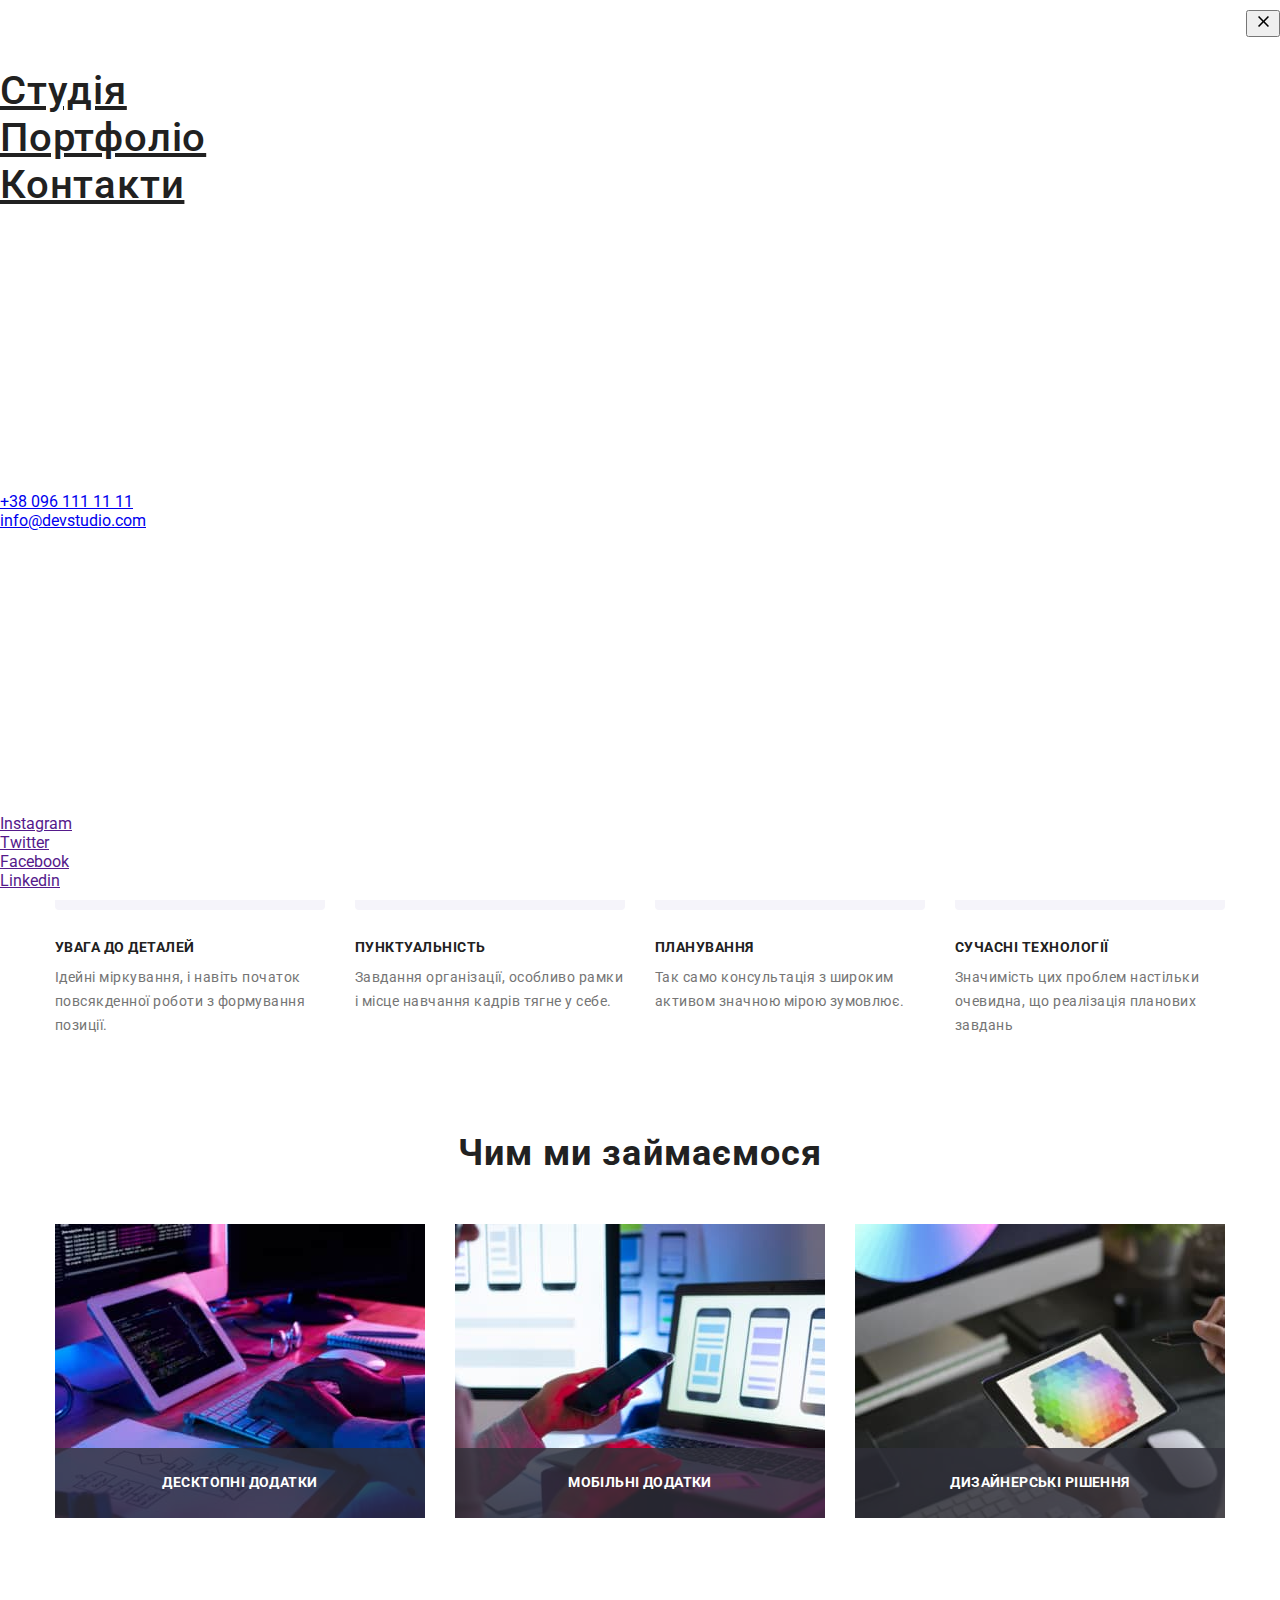
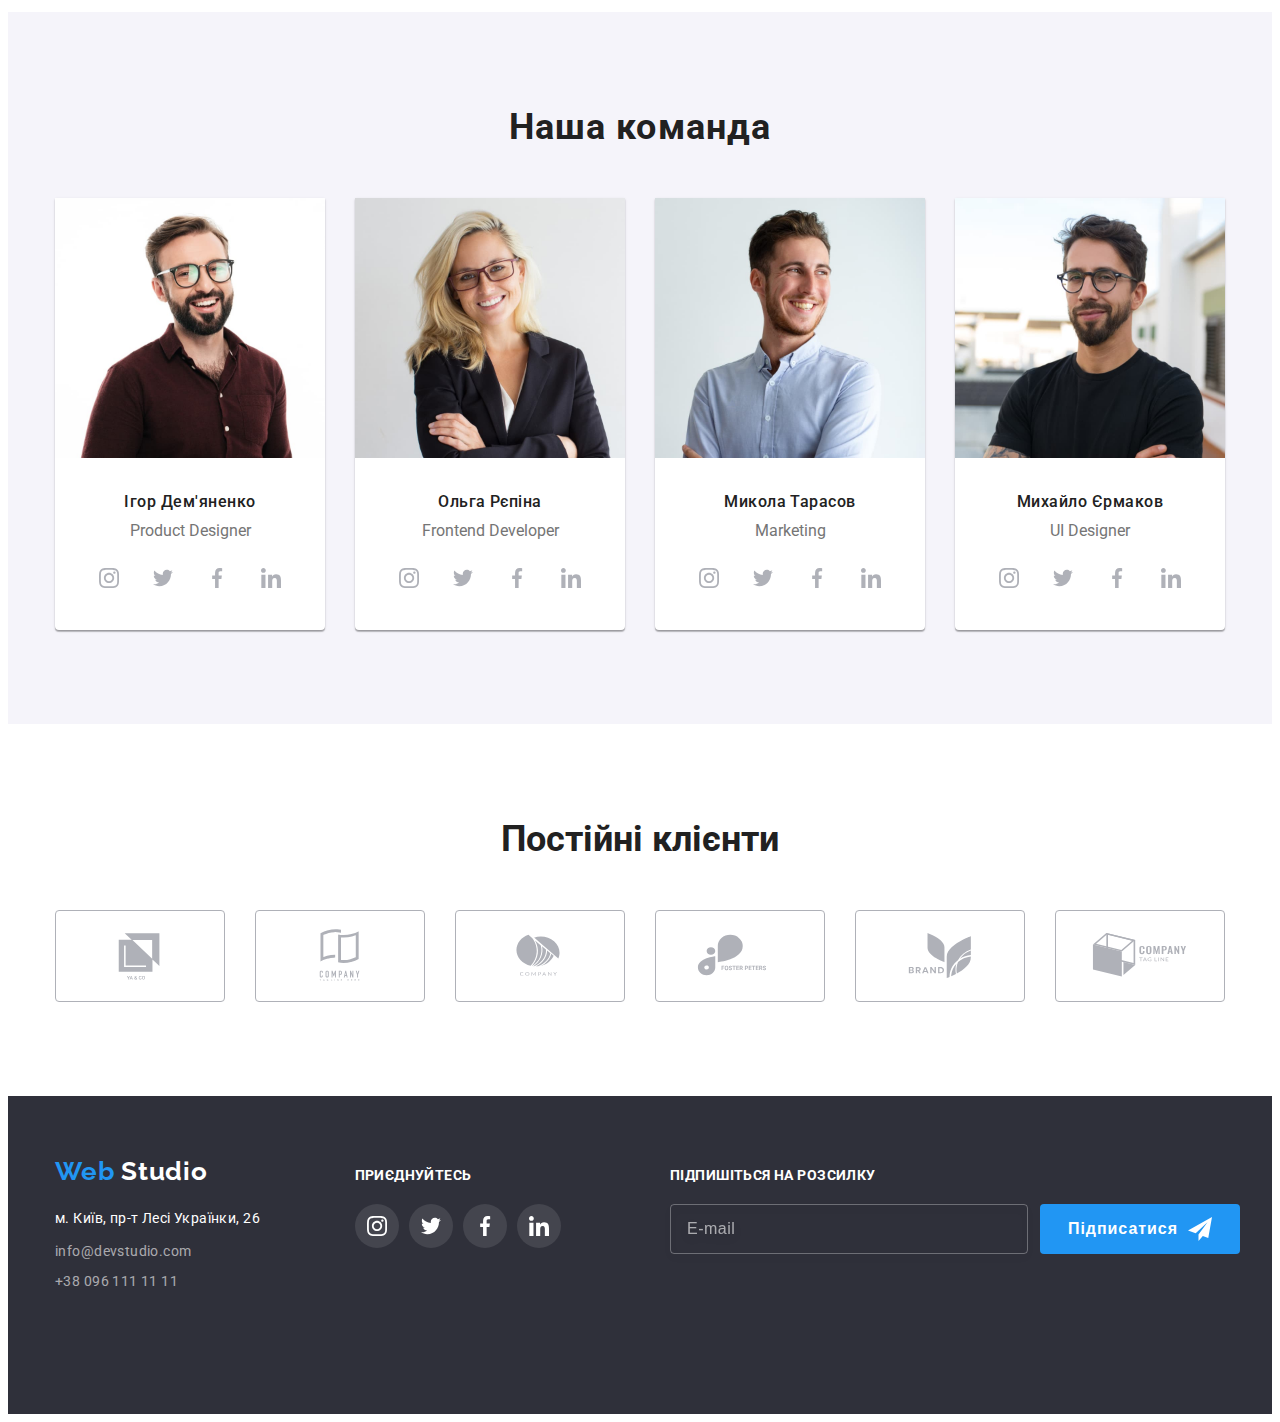
==== commit dd82455a: "add changes" ====
--- a/index.html
+++ b/index.html
@@ -21,7 +21,7 @@
 	</head>
 
 	<body>
-		<!-- <header class="header">
+		<header class="header">
 			<div class="container header__container">
 				<a href="./index.html" class="logo header__logo" lang="en">
 					<span>Web</span>
@@ -59,7 +59,66 @@
 					</li>
 				</ul>
 			</div>
-		</header> -->
+			<button type="button" class="btn-mob-open" data-modal-close>
+					<svg class="modal-icon" width="18" height="18"><use href="./images/sprite.svg#icon-close"></use></svg>
+				</button>
+			<div class="mob-menu">
+				<div class="conteiner">
+					
+				<div class="mob-menu-wrap">
+				<button type="button" class="btn-mob-close" data-modal-close>
+					<svg class="modal-icon" width="18" height="18"><use href="./images/sprite.svg#icon-close"></use></svg>
+				</button>
+				
+					<nav class="navigation-mobile">
+					<ul class="navigation-mobile__list list">
+						<li class="navigation-mobile__item">
+							<a href="./index.html" class="navigation-mobile__link current">Студія</a>
+						</li>
+						<li class="navigation-mobile__item">
+							<a href="./portfolio.html" class="navigation-mobile__link">Портфоліо</a>
+						</li>
+						<li class="navigation-mobile__item">
+							<a href="" class="navigation-mobile__link">Контакти</a>
+						</li>
+					</ul>
+				</nav></div>
+				<ul class="contacts-mobile list">
+					<li class="contacts-mobile__item">
+						<a href="tel:+380961111111" class="contacts-mobile__link">
+						+38 096 111 11 11
+						</a>
+					</li>
+					<li class="contacts-mobile__item">
+						<a href="mailto:info@devstudio.com" class="contacts-mobile__link">
+						info@devstudio.com
+						</a>
+					</li>
+				</ul>
+				<ul class="mobile-soc list">
+									<li class="mobile-soc-item">
+										<a href="" class="mobile-soc-link">Instagram
+											
+										</a>
+									</li>
+									<li class="mobile-soc-item">
+										<a href="" class="mobile-soc-link">Twitter
+											
+										</a>
+									</li>
+									<li class="mobile-soc-item">
+										<a href="" class="mobile-soc-link">Facebook
+											
+										</a>
+									</li>
+									<li class="mobile-soc-item">
+										<a href="" class="mobile-soc-link">Linkedin
+																					</a>
+									</li>
+								</ul>
+</div>
+			</div>
+		</header>
 		<main>
 			<section class="hero">
 				<h1 class="hero__title">
--- a/css/main.min.css
+++ b/css/main.min.css
@@ -1 +1 @@
-html{-webkit-box-sizing:border-box;box-sizing:border-box}*,*::before,*::after{-webkit-box-sizing:inherit;box-sizing:inherit}body{color:var(--main-title-color);font-family:"Roboto",sans-serif}.list{list-style:none;margin:0;padding-left:0}img{max-width:100%;height:auto}:root{--main-title-color: #212121;--main-background-color: #f5f5f5;--secondary-title-color: #757575;--secondary-background-color: #2f303a;--accent-color: #2196f3}section{padding-top:60px;padding-bottom:60px}@media screen and (min-width: 1200px){section{padding-top:94px;padding-bottom:94px}}.container{width:100%;padding-left:15px;padding-right:15px;margin-left:auto;margin-right:auto}@media screen and (min-width: 480px){.container{width:480px}}@media screen and (min-width: 768px){.container{width:768px}}@media screen and (min-width: 1200px){.container{width:1200px}}.header{background-color:#fff}.header__container{display:-webkit-box;display:-ms-flexbox;display:flex;-webkit-box-align:center;-ms-flex-align:center;align-items:center}.logo{font-family:"Raleway";font-weight:700;font-size:26px;line-height:1.19;letter-spacing:.03em;text-decoration:none;color:#000}.header__logo{margin-right:93px}a>span{color:#2196f3}.navigation__list,.contacts-list{display:-webkit-box;display:-ms-flexbox;display:flex;font-weight:500;font-size:14px;line-height:1.14;letter-spacing:.02em}.navigation__item:not(:last-child),.contacts-list__item:not(:last-child){margin-right:50px}.navigation__list.tel,.contacts-list.tel{margin-left:auto}.navigation__item,.contacts-list__item{padding-top:32px;padding-bottom:32px}.navigation__link,.contacts-list__link{padding-top:32px;padding-bottom:32px;font-family:"Roboto",sans-serif;font-style:normal;color:var(--main-title-color);text-decoration:none;-webkit-transition:color 250ms cubic-bezier(0.4, 0, 0.2, 1);transition:color 250ms cubic-bezier(0.4, 0, 0.2, 1)}.navigation__link.tel,.contacts-list__link.tel{color:var(--secondary-title-color)}.navigation__link:hover,.navigation__link:focus,.contacts-list__link:hover,.contacts-list__link:focus{color:var(--accent-color)}.navigation__link.current,.contacts-list__link.current{position:relative;color:var(--accent-color)}.navigation__link.current::after,.contacts-list__link.current::after{content:"";width:100%;height:4px;border-radius:2px;background-color:var(--accent-color);padding-left:2px;padding-right:2px;position:absolute;bottom:-1px;left:0}.contacts-list__icon{margin-right:10px;fill:currentColor}.hero{max-width:1600px;height:400px;margin-left:auto;margin-right:auto;padding-top:118px;padding-bottom:118px;background-image:-webkit-gradient(linear, left top, left bottom, from(rgba(47, 48, 58, 0.4))),url(../images/hero-mob.jpg);background-image:linear-gradient(rgba(47, 48, 58, 0.4)),url(../images/hero-mob.jpg);background-repeat:no-repeat;background-position:center;background-size:cover;background-color:var(--secondary-background-color);text-align:center}@media(min-device-pixel-ratio: 2),(-webkit-min-device-pixel-ratio: 2),(min-resolution: 192dpi),(min-resolution: 2dppx){.hero{background-image:-webkit-gradient(linear, left top, left bottom, from(rgba(47, 48, 58, 0.4))),url(../images/hero-mob-2x.jpg);background-image:linear-gradient(rgba(47, 48, 58, 0.4)),url(../images/hero-mob-2x.jpg)}}@media screen and (min-width: 768px){.hero{background-image:-webkit-gradient(linear, left top, left bottom, from(rgba(47, 48, 58, 0.4))),url(../images/hero-tab.jpg);background-image:linear-gradient(rgba(47, 48, 58, 0.4)),url(../images/hero-tab.jpg)}}@media screen and (min-width: 768px)and (min-device-pixel-ratio: 2),screen and (min-width: 768px)and (-webkit-min-device-pixel-ratio: 2),screen and (min-width: 768px)and (min-resolution: 192dpi),screen and (min-width: 768px)and (min-resolution: 2dppx){.hero{background-image:-webkit-gradient(linear, left top, left bottom, from(rgba(47, 48, 58, 0.4))),url(../images/hero-tab-2x.jpg);background-image:linear-gradient(rgba(47, 48, 58, 0.4)),url(../images/hero-tab-2x.jpg)}}@media screen and (min-width: 1200px){.hero{height:600px;padding-top:200px;padding-bottom:200px;background-image:-webkit-gradient(linear, left top, left bottom, from(rgba(47, 48, 58, 0.4))),url(../images/.hero.jpg);background-image:linear-gradient(rgba(47, 48, 58, 0.4)),url(../images/.hero.jpg)}}@media screen and (min-width: 1200px)and (min-device-pixel-ratio: 2),screen and (min-width: 1200px)and (-webkit-min-device-pixel-ratio: 2),screen and (min-width: 1200px)and (min-resolution: 192dpi),screen and (min-width: 1200px)and (min-resolution: 2dppx){.hero{background-image:-webkit-gradient(linear, left top, left bottom, from(rgba(47, 48, 58, 0.4))),url(../images/hero-2x.jpg);background-image:linear-gradient(rgba(47, 48, 58, 0.4)),url(../images/hero-2x.jpg)}}.hero__title{margin:0;margin-bottom:30px;font-weight:900;font-size:20px;line-height:1.62;letter-spacing:.06em;color:#fff;text-transform:uppercase}@media screen and (min-width: 480px){.hero__title{font-weight:900;font-size:26px;line-height:1.62;letter-spacing:.06em}}@media screen and (min-width: 1200px){.hero__title{font-weight:900;font-size:44px;line-height:1.36;letter-spacing:.06em}}.hero__btn{padding:10px 32px;border:none;border-radius:4px;display:inline-block;min-width:216px;text-align:center;font-family:inherit;color:#fff;background-color:#2196f3;font-weight:700;font-size:16px;line-height:1.88;letter-spacing:.06em;cursor:pointer}.features{padding-bottom:0}.feature__title,.checkbox{position:absolute;width:1px;height:1px;margin:-1px;border:0;padding:0;white-space:nowrap;-webkit-clip-path:inset(100%);clip-path:inset(100%);clip:rect(0 0 0 0);overflow:hidden}.feature__list{display:-webkit-box;display:-ms-flexbox;display:flex;-ms-flex-wrap:wrap;flex-wrap:wrap;-webkit-box-pack:justify;-ms-flex-pack:justify;justify-content:space-between;margin:0;gap:30px;letter-spacing:.03em}.feature__card{width:100%}@media screen and (min-width: 768px){.feature__card{width:calc(50% - 15px)}}@media screen and (min-width: 1200px){.feature__card{width:calc(25% - 22.5px)}}.feature__icon{width:70px;height:70px;fill:#000}.icon-wrap{display:-webkit-box;display:-ms-flexbox;display:flex;-webkit-box-pack:center;-ms-flex-pack:center;justify-content:center;-webkit-box-align:center;-ms-flex-align:center;align-items:center;height:120px;background:#f5f4fa;border-radius:4px}.feature__item{margin:0;margin-bottom:10px;margin-top:30px;font-weight:700;font-size:14px;line-height:1.14;text-transform:uppercase}.feature__text{margin:0;color:var(--secondary-title-color);font-weight:400;font-size:14px;line-height:1.71}.work{display:none}@media screen and (min-width: 1200px){.work{display:block}}.work-title{margin:0;margin-bottom:50px;text-align:center;font-weight:700;font-size:36px;line-height:1.17;letter-spacing:.03em}.work-list{display:-webkit-box;display:-ms-flexbox;display:flex;-webkit-box-pack:justify;-ms-flex-pack:justify;justify-content:space-between}.work-list>li>img{display:block}.work-top-wrap{position:relative;max-height:294px}.work-top-title{margin:0;padding-top:27px;padding-bottom:27px;position:absolute;bottom:0;width:100%;min-height:70px;background:rgba(47,48,58,.8);font-weight:700;font-size:14px;line-height:1.14;letter-spacing:.03em;text-align:center;text-transform:uppercase;color:#fff}.team{background-color:#f5f4fa}.team-title{margin:0;margin-bottom:50px;font-weight:700;font-size:36px;line-height:1.17;letter-spacing:.03em;text-align:center}.team-list{display:-webkit-box;display:-ms-flexbox;display:flex;-ms-flex-wrap:wrap;flex-wrap:wrap;-webkit-box-pack:justify;-ms-flex-pack:justify;justify-content:space-between;gap:30px}.team-list>li{width:100%;background:#fff;-webkit-box-shadow:0px 1px 3px rgba(0,0,0,.12),0px 1px 1px rgba(0,0,0,.14),0px 2px 1px rgba(0,0,0,.2);box-shadow:0px 1px 3px rgba(0,0,0,.12),0px 1px 1px rgba(0,0,0,.14),0px 2px 1px rgba(0,0,0,.2);border-radius:0px 0px 4px 4px}@media screen and (min-width: 768px){.team-list>li{width:calc(50% - 15px)}}@media screen and (min-width: 1200px){.team-list>li{width:calc(25% - 22.5px)}}.team-list>li>img{display:block}.photo-description{padding-top:30px;padding-bottom:30px}.team-item{margin:0;margin-bottom:10px;font-weight:500;font-size:16px;line-height:1.19;letter-spacing:.03em;text-align:center}.team-text{margin:0;margin-bottom:16px;font-weight:400;color:var(--secondary-title-color);text-align:center}.team-soc,.footer-soc{display:-webkit-box;display:-ms-flexbox;display:flex;-webkit-box-pack:center;-ms-flex-pack:center;justify-content:center;gap:10px}.team-soc-link{display:-webkit-box;display:-ms-flexbox;display:flex;-webkit-box-align:center;-ms-flex-align:center;align-items:center;-webkit-box-pack:center;-ms-flex-pack:center;justify-content:center;width:44px;height:44px;border-radius:50%;-webkit-transition:background-color 250ms cubic-bezier(0.4, 0, 0.2, 1);transition:background-color 250ms cubic-bezier(0.4, 0, 0.2, 1)}.team-soc-link:hover,.team-soc-link:focus{background-color:var(--accent-color)}.team-soc-icon{fill:#afb1b8;-webkit-transition:fill 250ms cubic-bezier(0.4, 0, 0.2, 1);transition:fill 250ms cubic-bezier(0.4, 0, 0.2, 1)}.team-soc-link:hover .team-soc-icon,.team-soc-link:focus .team-soc-icon{fill:#fff}.klients-title{margin:0;margin-bottom:50px;font-weight:700;font-size:36px;line-height:1.17;text-align:center}.klient-logo{display:-webkit-box;display:-ms-flexbox;display:flex;-webkit-box-align:center;-ms-flex-align:center;align-items:center;-webkit-box-pack:center;-ms-flex-pack:center;justify-content:center;-ms-flex-wrap:wrap;flex-wrap:wrap;gap:30px}.klient-logo-item{display:block;width:calc(100% - 30px)/2}.klient-logo-link{display:-webkit-box;display:-ms-flexbox;display:flex;-webkit-box-align:center;-ms-flex-align:center;align-items:center;-webkit-box-pack:center;-ms-flex-pack:center;justify-content:center;width:130px;height:92px;border:1px solid #afb1b8;border-radius:4px;-webkit-transition:border 250ms cubic-bezier(0.4, 0, 0.2, 1),fill 250ms cubic-bezier(0.4, 0, 0.2, 1);transition:border 250ms cubic-bezier(0.4, 0, 0.2, 1),fill 250ms cubic-bezier(0.4, 0, 0.2, 1)}@media screen and (min-width: 480px){.klient-logo-link{width:210px}}@media screen and (min-width: 768px){.klient-logo-link{width:226px}}@media screen and (min-width: 1200px){.klient-logo-link{width:170px}}.klient-logo-link:hover,.klient-logo-link:focus{border:1px solid var(--accent-color)}.klient-logo-icon{fill:#afb1b8}.klient-logo-link:hover .klient-logo-icon,.klient-logo-link:focus .klient-logo-icon{fill:var(--accent-color)}.footer{padding-top:60px;padding-bottom:60px;background-color:var(--secondary-background-color);font-weight:400;font-size:14px;line-height:1.71;letter-spacing:.03em}.footer>.container{display:-webkit-box;display:-ms-flexbox;display:flex;-webkit-box-pack:center;-ms-flex-pack:center;justify-content:center;-webkit-box-align:center;-ms-flex-align:center;align-items:center;-ms-flex-wrap:wrap;flex-wrap:wrap;-webkit-box-orient:vertical;-webkit-box-direction:normal;-ms-flex-direction:column;flex-direction:column}@media screen and (min-width: 768px){.footer>.container{-webkit-box-orient:horizontal;-webkit-box-direction:normal;-ms-flex-direction:row;flex-direction:row;-ms-flex-pack:distribute;justify-content:space-around}}@media screen and (min-width: 1200px){.footer>.container{-webkit-box-orient:horizontal;-webkit-box-direction:normal;-ms-flex-direction:row;flex-direction:row;-webkit-box-align:baseline;-ms-flex-align:baseline;align-items:baseline;-webkit-box-pack:justify;-ms-flex-pack:justify;justify-content:space-between}}.footer-container{-webkit-box-pack:start;-ms-flex-pack:start;justify-content:start;max-width:250px;margin-right:0;margin-left:0;margin-bottom:60px}.footer-title{margin-top:0;margin-bottom:20px;text-align:center;font-weight:700;font-size:14px;line-height:1.14;letter-spacing:.03em;text-transform:uppercase;color:#fff}@media screen and (min-width: 1200px){.footer-title{text-align:start}}.footer-logo{display:block;margin-bottom:20px;text-align:center;color:#fff}@media screen and (min-width: 1200px){.footer-logo{text-align:start}}.adress{font-style:normal;color:#fff;text-decoration:none;-webkit-transition:color 250ms cubic-bezier(0.4, 0, 0.2, 1);transition:color 250ms cubic-bezier(0.4, 0, 0.2, 1);display:block;margin-bottom:9px;text-align:center}@media screen and (min-width: 1200px){.adress{text-align:start}}.adress:hover,.adress:focus{color:var(--accent-color)}.footer-list{color:rgba(255,255,255,.6)}.footer-list li{text-align:center}@media screen and (min-width: 1200px){.footer-list li{text-align:start}}.footer-list>li:not(:nth-last-child(-n+1)){margin-bottom:6px}.footer-item{font-family:inherit;font-style:normal;color:rgba(255,255,255,.6);text-decoration:none;-webkit-transition:color 250ms cubic-bezier(0.4, 0, 0.2, 1);transition:color 250ms cubic-bezier(0.4, 0, 0.2, 1)}.footer-item:hover,.footer-item:focus{color:var(--accent-color)}.footer-soc-link{display:-webkit-box;display:-ms-flexbox;display:flex;-webkit-box-align:center;-ms-flex-align:center;align-items:center;-webkit-box-pack:center;-ms-flex-pack:center;justify-content:center;width:44px;height:44px;border-radius:50%;-webkit-transition:background-color 250ms cubic-bezier(0.4, 0, 0.2, 1);transition:background-color 250ms cubic-bezier(0.4, 0, 0.2, 1);background-color:rgba(255,255,255,.1)}.footer-soc-link:hover,.footer-soc-link:focus{background-color:var(--accent-color)}.subscription-field{width:100%}@media screen and (min-width: 1200px){.subscription-field{width:570px}}.footer-soc-icon{fill:#fff;-webkit-transition:fill 250ms cubic-bezier(0.4, 0, 0.2, 1);transition:fill 250ms cubic-bezier(0.4, 0, 0.2, 1)}@media screen and (min-width: 1200px){.subscription.container{margin:0;width:570px}}.subscription-title{margin:0;margin-bottom:20px;text-align:center;font-weight:700;font-size:14px;line-height:1.14;letter-spacing:.03em;text-transform:uppercase;color:#fff}@media screen and (min-width: 1200px){.subscription-title{text-align:start}}.subscription-wrap{display:-webkit-box;display:-ms-flexbox;display:flex;-webkit-box-orient:vertical;-webkit-box-direction:normal;-ms-flex-direction:column;flex-direction:column;-webkit-box-pack:center;-ms-flex-pack:center;justify-content:center;-webkit-box-align:center;-ms-flex-align:center;align-items:center}@media screen and (min-width: 1200px){.subscription-wrap{-webkit-box-orient:horizontal;-webkit-box-direction:normal;-ms-flex-direction:row;flex-direction:row}}.subscription-input{margin-right:0;margin-bottom:20px;width:100%;height:50px;padding:15px 16px;border:1px solid rgba(255,255,255,.3);-webkit-filter:drop-shadow(0px 4px 4px rgba(0, 0, 0, 0.15));filter:drop-shadow(0px 4px 4px rgba(0, 0, 0, 0.15));border-radius:4px;background-color:rgba(0,0,0,0);cursor:pointer}@media screen and (min-width: 480px){.subscription-input{width:450px}}@media screen and (min-width: 1200px){.subscription-input{width:358px;margin-right:12px;margin-bottom:0}}.subscription-input::-webkit-input-placeholder{font-weight:400;font-size:16px;line-height:1.25;letter-spacing:.03em;color:rgba(255,255,255,.6)}.subscription-input::-moz-placeholder{font-weight:400;font-size:16px;line-height:1.25;letter-spacing:.03em;color:rgba(255,255,255,.6)}.subscription-input:-ms-input-placeholder{font-weight:400;font-size:16px;line-height:1.25;letter-spacing:.03em;color:rgba(255,255,255,.6)}.subscription-input::-ms-input-placeholder{font-weight:400;font-size:16px;line-height:1.25;letter-spacing:.03em;color:rgba(255,255,255,.6)}.subscription-input::placeholder{font-weight:400;font-size:16px;line-height:1.25;letter-spacing:.03em;color:rgba(255,255,255,.6)}.subscription-submit{margin:0;display:-webkit-box;display:-ms-flexbox;display:flex;-webkit-box-align:center;-ms-flex-align:center;align-items:center;-webkit-box-pack:center;-ms-flex-pack:center;justify-content:center;gap:10px;width:200px;height:50px;font-weight:700;font-size:16px;line-height:1.88;letter-spacing:.06em;background-color:var(--accent-color);color:#fff;border-radius:4px;border:none;cursor:pointer}.portfolio{background-color:#fff;font-family:"Roboto",sans-serif;border-bottom:1px solid #ececec}.portfolio>h1{position:absolute;width:1px;height:1px;margin:-1px;border:0;padding:0;white-space:nowrap;-webkit-clip-path:inset(100%);clip-path:inset(100%);clip:rect(0 0 0 0);overflow:hidden}.header--bordered{border-bottom:1px solid #ececec}.portfolio-list{display:-webkit-box;display:-ms-flexbox;display:flex;-webkit-box-pack:start;-ms-flex-pack:start;justify-content:start;-ms-flex-wrap:wrap;flex-wrap:wrap;color:inherit;text-decoration:none}.portfolio-list:not(:last-child){margin-bottom:50px}li.gallery{width:100%}li.gallery:not(:nth-last-child(-n+1)){margin-bottom:30px}@media screen and (min-width: 768px){li.gallery{width:calc(50% - 15px)}li.gallery:not(:nth-child(2n)){margin-right:30px}li.gallery:not(:nth-last-child(-n+1)){margin-bottom:30px}}@media screen and (min-width: 1200px){li.gallery{width:calc(33.3333333333% - 20px)}li.gallery:not(:nth-child(3n)){margin-right:30px}li.gallery:not(:nth-last-child(-n+3)){margin-bottom:30px}}.portfolio-btn{padding:6px 22px;border:rgba(0,0,0,0);font-family:inherit;font-weight:500;font-size:16px;line-height:1.62;letter-spacing:.03em;text-align:center;text-decoration:none;text-transform:capitalize;cursor:pointer;background-color:#f5f4fa;border-radius:4px}button{-webkit-transition:color 250ms cubic-bezier(0.4, 0, 0.2, 1),background-color 250ms cubic-bezier(0.4, 0, 0.2, 1),-webkit-box-shadow 250ms cubic-bezier(0.4, 0, 0.2, 1);transition:color 250ms cubic-bezier(0.4, 0, 0.2, 1),background-color 250ms cubic-bezier(0.4, 0, 0.2, 1),-webkit-box-shadow 250ms cubic-bezier(0.4, 0, 0.2, 1);transition:color 250ms cubic-bezier(0.4, 0, 0.2, 1),background-color 250ms cubic-bezier(0.4, 0, 0.2, 1),box-shadow 250ms cubic-bezier(0.4, 0, 0.2, 1);transition:color 250ms cubic-bezier(0.4, 0, 0.2, 1),background-color 250ms cubic-bezier(0.4, 0, 0.2, 1),box-shadow 250ms cubic-bezier(0.4, 0, 0.2, 1),-webkit-box-shadow 250ms cubic-bezier(0.4, 0, 0.2, 1)}button:hover,button:focus{color:var(--main-background-color);background-color:var(--accent-color);-webkit-box-shadow:0px 3px 1px rgba(0,0,0,.1),0px 1px 2px rgba(0,0,0,.08),0px 2px 2px rgba(0,0,0,.12);box-shadow:0px 3px 1px rgba(0,0,0,.1),0px 1px 2px rgba(0,0,0,.08),0px 2px 2px rgba(0,0,0,.12)}li.list-btn:not(:nth-last-child(-n+1)){margin-right:8px}.portfolio-title{width:370px;margin:0;margin-bottom:4px;font-weight:700;font-size:18px;line-height:2;letter-spacing:.06em}.gallery-link{display:block;text-decoration:none;color:inherit;-webkit-transition:-webkit-box-shadow 250ms cubic-bezier(0.4, 0, 0.2, 1);transition:-webkit-box-shadow 250ms cubic-bezier(0.4, 0, 0.2, 1);transition:box-shadow 250ms cubic-bezier(0.4, 0, 0.2, 1);transition:box-shadow 250ms cubic-bezier(0.4, 0, 0.2, 1), -webkit-box-shadow 250ms cubic-bezier(0.4, 0, 0.2, 1)}.gallery-link:hover,.gallery-link:focus{-webkit-box-shadow:0px 1px 1px rgba(0,0,0,.12),0px 4px 4px rgba(0,0,0,.06),1px 4px 6px rgba(0,0,0,.16);box-shadow:0px 1px 1px rgba(0,0,0,.12),0px 4px 4px rgba(0,0,0,.06),1px 4px 6px rgba(0,0,0,.16)}.portfolio-top-wrap{position:relative;overflow:hidden}.portfolio-top-text{position:absolute;top:0;left:0;height:100%;margin:0;padding-top:63px;padding-bottom:63px;padding-right:10px;padding-left:38px;font-weight:400;font-size:18px;line-height:1.56;letter-spacing:.03em;color:#fff;background:rgba(33,150,243,.9);overflow:auto;-webkit-transform:translateY(100%);transform:translateY(100%);-webkit-transition:-webkit-transform 250ms cubic-bezier(0.4, 0, 0.2, 1);transition:-webkit-transform 250ms cubic-bezier(0.4, 0, 0.2, 1);transition:transform 250ms cubic-bezier(0.4, 0, 0.2, 1);transition:transform 250ms cubic-bezier(0.4, 0, 0.2, 1), -webkit-transform 250ms cubic-bezier(0.4, 0, 0.2, 1)}.gallery:hover .portfolio-top-text{-webkit-transform:translateY(0);transform:translateY(0)}.gallery-description{padding-left:24px;padding-right:24px;padding-top:20px;padding-bottom:20px;border-right:1px solid #eee;border-left:1px solid #eee;border-bottom:1px solid #eee}.portfolio-link{text-decoration:none;color:inherit}.portfolio-filtr{width:370px;margin:0;padding-top:0;font-weight:400;font-size:16px;line-height:1.88;letter-spacing:.03em;color:#757575}.backdrop{position:fixed;top:0;width:100%;height:100%;background-color:rgba(0,0,0,.2);-webkit-transition:opacity 250ms cubic-bezier(0.4, 0, 0.2, 1),visibility 250ms cubic-bezier(0.4, 0, 0.2, 1);transition:opacity 250ms cubic-bezier(0.4, 0, 0.2, 1),visibility 250ms cubic-bezier(0.4, 0, 0.2, 1)}.modal{position:absolute;width:528px;height:581px;left:50%;top:50%;-webkit-transform:translate(-50%, -50%);transform:translate(-50%, -50%);background:#fff;-webkit-box-shadow:0px 1px 3px rgba(0,0,0,.12),0px 1px 1px rgba(0,0,0,.14),0px 2px 1px rgba(0,0,0,.2);box-shadow:0px 1px 3px rgba(0,0,0,.12),0px 1px 1px rgba(0,0,0,.14),0px 2px 1px rgba(0,0,0,.2);border-radius:4px}.modal-icon{fill:#000;-webkit-transition:fill 250ms cubic-bezier(0.4, 0, 0.2, 1);transition:fill 250ms cubic-bezier(0.4, 0, 0.2, 1)}.btn-modal:hover .modal-icon,.btn-modal:focus .modal-icon{fill:var(--accent-color)}button.btn-modal{display:-webkit-box;display:-ms-flexbox;display:flex;-webkit-box-pack:center;-ms-flex-pack:center;justify-content:center;-webkit-box-align:center;-ms-flex-align:center;align-items:center;position:absolute;top:8px;right:8px;width:30px;height:30px;background:#fff;border:1px solid rgba(0,0,0,.1);border-radius:50%;-webkit-box-shadow:none;box-shadow:none;fill:#2196f3;cursor:pointer}.is-hidden{opacity:0;visibility:hidden;pointer-events:none}.modal-title{margin:0;margin-bottom:30px;font-weight:700;font-size:20px;line-height:1.15;letter-spacing:.03em;text-align:center;color:#212121}.modal-field{display:-webkit-box;display:-ms-flexbox;display:flex;-webkit-box-orient:vertical;-webkit-box-direction:normal;-ms-flex-direction:column;flex-direction:column;width:528px;height:581px;margin-left:auto;margin-right:auto;padding:40px}.form-field input{width:100%;height:40px;padding-left:40px;border:1px solid rgba(33,33,33,.2);border-radius:4px;cursor:pointer;-webkit-transition:border 250ms cubic-bezier(0.4, 0, 0.2, 1);transition:border 250ms cubic-bezier(0.4, 0, 0.2, 1)}.form-field input:hover,.form-field input:focus{border:1px solid #2196f3}.form-field input:focus-visible{outline:none}.form-field{margin-bottom:28px;display:-webkit-box;display:-ms-flexbox;display:flex;-webkit-box-orient:vertical;-webkit-box-direction:normal;-ms-flex-direction:column;flex-direction:column;position:relative}.form-field label{position:absolute;left:0;top:-4px;-webkit-transform:translateY(-100%);transform:translateY(-100%);margin-bottom:4px;font-weight:400;font-size:12px;line-height:1.17;letter-spacing:.01em;color:#757575}textarea{resize:none;padding:20px 16px 12px 16px;width:100%;height:120px;border:1px solid rgba(33,33,33,.2);border-radius:4px;cursor:pointer;-webkit-transition:border 250ms cubic-bezier(0.4, 0, 0.2, 1);transition:border 250ms cubic-bezier(0.4, 0, 0.2, 1)}textarea:focus,textarea:hover{border:1px solid #2196f3}textarea:focus-visible{outline:none}textarea::-webkit-input-placeholder{font-weight:400;font-size:12px;line-height:1.17;letter-spacing:.01em;color:rgba(117,117,117,.5)}textarea::-moz-placeholder{font-weight:400;font-size:12px;line-height:1.17;letter-spacing:.01em;color:rgba(117,117,117,.5)}textarea:-ms-input-placeholder{font-weight:400;font-size:12px;line-height:1.17;letter-spacing:.01em;color:rgba(117,117,117,.5)}textarea::-ms-input-placeholder{font-weight:400;font-size:12px;line-height:1.17;letter-spacing:.01em;color:rgba(117,117,117,.5)}textarea::placeholder{font-weight:400;font-size:12px;line-height:1.17;letter-spacing:.01em;color:rgba(117,117,117,.5)}.modal-checkbox{margin-bottom:30px;position:relative}.modal-checkbox label{display:-webkit-box;display:-ms-flexbox;display:flex;-webkit-box-align:center;-ms-flex-align:center;align-items:center;-webkit-box-pack:center;-ms-flex-pack:center;justify-content:center;padding-left:20px;font-weight:400;font-size:14px;line-height:1.71;letter-spacing:.03em;color:#757575;cursor:pointer}.modal-checkbox a{display:-webkit-box;display:-ms-flexbox;display:flex;-webkit-box-align:center;-ms-flex-align:center;align-items:center;-webkit-box-pack:center;-ms-flex-pack:center;justify-content:center;margin-left:4px;color:#2196f3}.chekbox-text{margin-left:20px}.check-icon{fill:#fff}.check-box{display:-webkit-box;display:-ms-flexbox;display:flex;-webkit-box-align:center;-ms-flex-align:center;align-items:center;-webkit-box-pack:center;-ms-flex-pack:center;justify-content:center;position:absolute;left:20px;top:5px;width:16px;height:15px;background:#fff;border:2px solid #000;border-radius:2px;cursor:pointer;-webkit-transition:background 250ms cubic-bezier(0.4, 0, 0.2, 1);transition:background 250ms cubic-bezier(0.4, 0, 0.2, 1);-webkit-transition:border 250ms cubic-bezier(0.4, 0, 0.2, 1);transition:border 250ms cubic-bezier(0.4, 0, 0.2, 1)}.checkbox:checked+.check-box{background:var(--accent-color);border:none}.checkbox{position:absolute;width:1px;height:1px;margin:-1px;border:0;padding:0;white-space:nowrap;-webkit-clip-path:inset(100%);clip-path:inset(100%);clip:rect(0 0 0 0);overflow:hidden}.modal-submit{margin-left:auto;margin-right:auto;padding:10px 52px;width:200px;height:50px;background:#2196f3;-webkit-box-shadow:0px 4px 4px rgba(0,0,0,.15);box-shadow:0px 4px 4px rgba(0,0,0,.15);border-radius:4px;border:none;font-weight:700;font-size:16px;line-height:1.88;letter-spacing:.06em;color:#fff;cursor:pointer}.form-icon{position:absolute;height:18px;top:50%;left:12px;-webkit-transform:translateY(-50%);transform:translateY(-50%);-webkit-transition:fill 250ms cubic-bezier(0.4, 0, 0.2, 1);transition:fill 250ms cubic-bezier(0.4, 0, 0.2, 1)}.form-field input:hover+.form-icon,.form-field input:focus+.form-icon{fill:var(--accent-color)}/*# sourceMappingURL=main.min.css.map */+html{-webkit-box-sizing:border-box;box-sizing:border-box}*,*::before,*::after{-webkit-box-sizing:inherit;box-sizing:inherit}body{color:var(--main-title-color);font-family:"Roboto",sans-serif}.list{list-style:none;margin:0;padding-left:0}img{max-width:100%;height:auto}:root{--main-title-color: #212121;--main-background-color: #f5f5f5;--secondary-title-color: #757575;--secondary-background-color: #2f303a;--accent-color: #2196f3}section{padding-top:60px;padding-bottom:60px}@media screen and (min-width: 1200px){section{padding-top:94px;padding-bottom:94px}}.container{width:100%;padding-left:15px;padding-right:15px;margin-left:auto;margin-right:auto}@media screen and (min-width: 480px){.container{width:480px}}@media screen and (min-width: 768px){.container{width:768px}}@media screen and (min-width: 1200px){.container{width:1200px}}.header{background-color:#fff}.header__container{display:-webkit-box;display:-ms-flexbox;display:flex;-webkit-box-align:center;-ms-flex-align:center;align-items:center}.logo{font-family:"Raleway";font-weight:700;font-size:26px;line-height:1.19;letter-spacing:.03em;text-decoration:none;color:#000}.header__logo{margin-right:93px}a>span{color:#2196f3}.navigation__list,.contacts-list.list{display:-webkit-box;display:-ms-flexbox;display:flex;font-weight:500;font-size:14px;line-height:1.14;letter-spacing:.02em}.navigation__item:not(:last-child),.contacts-list__item:not(:last-child){margin-right:50px}.navigation__list.tel,.contacts-list.tel{margin-left:auto}.navigation__item,.contacts-list__item{padding-top:32px;padding-bottom:32px}.navigation__link,.contacts-list__link{padding-top:32px;padding-bottom:32px;font-family:"Roboto",sans-serif;font-style:normal;color:var(--main-title-color);text-decoration:none;-webkit-transition:color 250ms cubic-bezier(0.4, 0, 0.2, 1);transition:color 250ms cubic-bezier(0.4, 0, 0.2, 1)}.navigation__link.tel,.contacts-list__link.tel{color:var(--secondary-title-color)}.navigation__link:hover,.navigation__link:focus,.contacts-list__link:hover,.contacts-list__link:focus{color:var(--accent-color)}.navigation__link.current,.contacts-list__link.current{position:relative;color:var(--accent-color)}.navigation__link.current::after,.contacts-list__link.current::after{content:"";width:100%;height:4px;border-radius:2px;background-color:var(--accent-color);padding-left:2px;padding-right:2px;position:absolute;bottom:-1px;left:0}.contacts-list__icon{margin-right:10px;fill:currentColor}.navigation,.contacts-list.list{display:none}.mob-menu{position:fixed;background-color:#fff;z-index:1;top:0;left:0;height:100vh;width:100vw;padding-top:10px;padding-bottom:10px}.mob-menu>.conteiner{height:100%;display:-webkit-box;display:-ms-flexbox;display:flex;-webkit-box-orient:vertical;-webkit-box-direction:normal;-ms-flex-direction:column;flex-direction:column;-webkit-box-pack:justify;-ms-flex-pack:justify;justify-content:space-between}.btn-mob-close,.btn-mob-open{display:block;margin-left:auto;margin-bottom:30px}.navigation-mobile .navigation-mobile__list .navigation-mobile__item .navigation-mobile__link{font-weight:500;font-size:40px;line-height:1.18;letter-spacing:.02em;color:#212121}.navigation-mobile__link:not(:last-child){margin-bottom:32px}.hero{max-width:1600px;height:400px;margin-left:auto;margin-right:auto;padding-top:118px;padding-bottom:118px;background-image:linear-gradient rgba(47,48,58,.4),url(../images/hero-mob.jpg);background-repeat:no-repeat;background-position:center;background-size:cover;background-color:var(--secondary-background-color);text-align:center}@media(min-device-pixel-ratio: 2),(-webkit-min-device-pixel-ratio: 2),(min-resolution: 192dpi),(min-resolution: 2dppx){.hero{background-image:-webkit-gradient(linear, left top, left bottom, from(rgba(47, 48, 58, 0.4))),url(../images/hero-mob-2x.jpg);background-image:linear-gradient(rgba(47, 48, 58, 0.4)),url(../images/hero-mob-2x.jpg)}}@media screen and (min-width: 768px){.hero{background-image:-webkit-gradient(linear, left top, left bottom, from(rgba(47, 48, 58, 0.4))),url(../images/hero-tab.jpg);background-image:linear-gradient(rgba(47, 48, 58, 0.4)),url(../images/hero-tab.jpg)}}@media screen and (min-width: 768px)and (min-device-pixel-ratio: 2),screen and (min-width: 768px)and (-webkit-min-device-pixel-ratio: 2),screen and (min-width: 768px)and (min-resolution: 192dpi),screen and (min-width: 768px)and (min-resolution: 2dppx){.hero{background-image:-webkit-gradient(linear, left top, left bottom, from(rgba(47, 48, 58, 0.4))),url(../images/hero-tab-2x.jpg);background-image:linear-gradient(rgba(47, 48, 58, 0.4)),url(../images/hero-tab-2x.jpg)}}@media screen and (min-width: 1200px){.hero{height:600px;padding-top:200px;padding-bottom:200px;background-image:-webkit-gradient(linear, left top, left bottom, from(rgba(47, 48, 58, 0.4))),url(../images/hero.jpg);background-image:linear-gradient(rgba(47, 48, 58, 0.4)),url(../images/hero.jpg)}}@media screen and (min-width: 1200px)and (min-device-pixel-ratio: 2),screen and (min-width: 1200px)and (-webkit-min-device-pixel-ratio: 2),screen and (min-width: 1200px)and (min-resolution: 192dpi),screen and (min-width: 1200px)and (min-resolution: 2dppx){.hero{background-image:-webkit-gradient(linear, left top, left bottom, from(rgba(47, 48, 58, 0.4))),url(../images/hero-2x.jpg);background-image:linear-gradient(rgba(47, 48, 58, 0.4)),url(../images/hero-2x.jpg)}}.hero__title{margin:0;margin-bottom:30px;font-weight:900;font-size:20px;line-height:1.62;letter-spacing:.06em;color:#fff;text-transform:uppercase}@media screen and (min-width: 480px){.hero__title{font-weight:900;font-size:26px;line-height:1.62;letter-spacing:.06em}}@media screen and (min-width: 1200px){.hero__title{font-weight:900;font-size:44px;line-height:1.36;letter-spacing:.06em}}.hero__btn{padding:10px 32px;border:none;border-radius:4px;display:inline-block;min-width:216px;text-align:center;font-family:inherit;color:#fff;background-color:#2196f3;font-weight:700;font-size:16px;line-height:1.88;letter-spacing:.06em;cursor:pointer}.features{padding-bottom:0}.feature__title,.checkbox{position:absolute;width:1px;height:1px;margin:-1px;border:0;padding:0;white-space:nowrap;-webkit-clip-path:inset(100%);clip-path:inset(100%);clip:rect(0 0 0 0);overflow:hidden}.feature__list{display:-webkit-box;display:-ms-flexbox;display:flex;-ms-flex-wrap:wrap;flex-wrap:wrap;-webkit-box-pack:justify;-ms-flex-pack:justify;justify-content:space-between;margin:0;gap:30px;letter-spacing:.03em}.feature__card{width:100%}@media screen and (min-width: 768px){.feature__card{width:calc(50% - 15px)}}@media screen and (min-width: 1200px){.feature__card{width:calc(25% - 22.5px)}}.feature__icon{width:70px;height:70px;fill:#000}.icon-wrap{display:-webkit-box;display:-ms-flexbox;display:flex;-webkit-box-pack:center;-ms-flex-pack:center;justify-content:center;-webkit-box-align:center;-ms-flex-align:center;align-items:center;height:120px;background:#f5f4fa;border-radius:4px}.feature__item{margin:0;margin-bottom:10px;margin-top:30px;font-weight:700;font-size:14px;line-height:1.14;text-transform:uppercase}.feature__text{margin:0;color:var(--secondary-title-color);font-weight:400;font-size:14px;line-height:1.71}.work{display:none}@media screen and (min-width: 1200px){.work{display:block}}.work-title{margin:0;margin-bottom:50px;text-align:center;font-weight:700;font-size:36px;line-height:1.17;letter-spacing:.03em}.work-list{display:-webkit-box;display:-ms-flexbox;display:flex;-webkit-box-pack:justify;-ms-flex-pack:justify;justify-content:space-between}.work-list>li>img{display:block}.work-top-wrap{position:relative;max-height:294px}.work-top-title{margin:0;padding-top:27px;padding-bottom:27px;position:absolute;bottom:0;width:100%;min-height:70px;background:rgba(47,48,58,.8);font-weight:700;font-size:14px;line-height:1.14;letter-spacing:.03em;text-align:center;text-transform:uppercase;color:#fff}.team{background-color:#f5f4fa}.team-title{margin:0;margin-bottom:50px;font-weight:700;font-size:36px;line-height:1.17;letter-spacing:.03em;text-align:center}.team-list{display:-webkit-box;display:-ms-flexbox;display:flex;-ms-flex-wrap:wrap;flex-wrap:wrap;-webkit-box-pack:justify;-ms-flex-pack:justify;justify-content:space-between;gap:30px}.team-list>li{width:100%;background:#fff;-webkit-box-shadow:0px 1px 3px rgba(0,0,0,.12),0px 1px 1px rgba(0,0,0,.14),0px 2px 1px rgba(0,0,0,.2);box-shadow:0px 1px 3px rgba(0,0,0,.12),0px 1px 1px rgba(0,0,0,.14),0px 2px 1px rgba(0,0,0,.2);border-radius:0px 0px 4px 4px}@media screen and (min-width: 768px){.team-list>li{width:calc(50% - 15px)}}@media screen and (min-width: 1200px){.team-list>li{width:calc(25% - 22.5px)}}.team-list>li>img{display:block}.photo-description{padding-top:30px;padding-bottom:30px}.team-item{margin:0;margin-bottom:10px;font-weight:500;font-size:16px;line-height:1.19;letter-spacing:.03em;text-align:center}.team-text{margin:0;margin-bottom:16px;font-weight:400;color:var(--secondary-title-color);text-align:center}.team-soc,.footer-soc{display:-webkit-box;display:-ms-flexbox;display:flex;-webkit-box-pack:center;-ms-flex-pack:center;justify-content:center;gap:10px}.team-soc-link{display:-webkit-box;display:-ms-flexbox;display:flex;-webkit-box-align:center;-ms-flex-align:center;align-items:center;-webkit-box-pack:center;-ms-flex-pack:center;justify-content:center;width:44px;height:44px;border-radius:50%;-webkit-transition:background-color 250ms cubic-bezier(0.4, 0, 0.2, 1);transition:background-color 250ms cubic-bezier(0.4, 0, 0.2, 1)}.team-soc-link:hover,.team-soc-link:focus{background-color:var(--accent-color)}.team-soc-icon{fill:#afb1b8;-webkit-transition:fill 250ms cubic-bezier(0.4, 0, 0.2, 1);transition:fill 250ms cubic-bezier(0.4, 0, 0.2, 1)}.team-soc-link:hover .team-soc-icon,.team-soc-link:focus .team-soc-icon{fill:#fff}.klients-title{margin:0;margin-bottom:50px;font-weight:700;font-size:36px;line-height:1.17;text-align:center}.klient-logo{display:-webkit-box;display:-ms-flexbox;display:flex;-webkit-box-align:center;-ms-flex-align:center;align-items:center;-webkit-box-pack:center;-ms-flex-pack:center;justify-content:center;-ms-flex-wrap:wrap;flex-wrap:wrap;gap:30px}.klient-logo-item{display:block;width:calc(100% - 30px)/2}.klient-logo-link{display:-webkit-box;display:-ms-flexbox;display:flex;-webkit-box-align:center;-ms-flex-align:center;align-items:center;-webkit-box-pack:center;-ms-flex-pack:center;justify-content:center;width:130px;height:92px;border:1px solid #afb1b8;border-radius:4px;-webkit-transition:border 250ms cubic-bezier(0.4, 0, 0.2, 1),fill 250ms cubic-bezier(0.4, 0, 0.2, 1);transition:border 250ms cubic-bezier(0.4, 0, 0.2, 1),fill 250ms cubic-bezier(0.4, 0, 0.2, 1)}@media screen and (min-width: 480px){.klient-logo-link{width:210px}}@media screen and (min-width: 768px){.klient-logo-link{width:226px}}@media screen and (min-width: 1200px){.klient-logo-link{width:170px}}.klient-logo-link:hover,.klient-logo-link:focus{border:1px solid var(--accent-color)}.klient-logo-icon{fill:#afb1b8}.klient-logo-link:hover .klient-logo-icon,.klient-logo-link:focus .klient-logo-icon{fill:var(--accent-color)}.footer{padding-top:60px;padding-bottom:60px;background-color:var(--secondary-background-color);font-weight:400;font-size:14px;line-height:1.71;letter-spacing:.03em}.footer>.container{display:-webkit-box;display:-ms-flexbox;display:flex;-webkit-box-pack:center;-ms-flex-pack:center;justify-content:center;-webkit-box-align:center;-ms-flex-align:center;align-items:center;-ms-flex-wrap:wrap;flex-wrap:wrap;-webkit-box-orient:vertical;-webkit-box-direction:normal;-ms-flex-direction:column;flex-direction:column}@media screen and (min-width: 768px){.footer>.container{-webkit-box-orient:horizontal;-webkit-box-direction:normal;-ms-flex-direction:row;flex-direction:row;-ms-flex-pack:distribute;justify-content:space-around}}@media screen and (min-width: 1200px){.footer>.container{-webkit-box-orient:horizontal;-webkit-box-direction:normal;-ms-flex-direction:row;flex-direction:row;-webkit-box-align:baseline;-ms-flex-align:baseline;align-items:baseline;-webkit-box-pack:justify;-ms-flex-pack:justify;justify-content:space-between}}.footer-container{-webkit-box-pack:start;-ms-flex-pack:start;justify-content:start;max-width:250px;margin-right:0;margin-left:0;margin-bottom:60px}.footer-title{margin-top:0;margin-bottom:20px;text-align:center;font-weight:700;font-size:14px;line-height:1.14;letter-spacing:.03em;text-transform:uppercase;color:#fff}@media screen and (min-width: 1200px){.footer-title{text-align:start}}.footer-logo{display:block;margin-bottom:20px;text-align:center;color:#fff}@media screen and (min-width: 1200px){.footer-logo{text-align:start}}.adress{font-style:normal;color:#fff;text-decoration:none;-webkit-transition:color 250ms cubic-bezier(0.4, 0, 0.2, 1);transition:color 250ms cubic-bezier(0.4, 0, 0.2, 1);display:block;margin-bottom:9px;text-align:center}@media screen and (min-width: 1200px){.adress{text-align:start}}.adress:hover,.adress:focus{color:var(--accent-color)}.footer-list{color:rgba(255,255,255,.6)}.footer-list li{text-align:center}@media screen and (min-width: 1200px){.footer-list li{text-align:start}}.footer-list>li:not(:nth-last-child(-n+1)){margin-bottom:6px}.footer-item{font-family:inherit;font-style:normal;color:rgba(255,255,255,.6);text-decoration:none;-webkit-transition:color 250ms cubic-bezier(0.4, 0, 0.2, 1);transition:color 250ms cubic-bezier(0.4, 0, 0.2, 1)}.footer-item:hover,.footer-item:focus{color:var(--accent-color)}.footer-soc-link{display:-webkit-box;display:-ms-flexbox;display:flex;-webkit-box-align:center;-ms-flex-align:center;align-items:center;-webkit-box-pack:center;-ms-flex-pack:center;justify-content:center;width:44px;height:44px;border-radius:50%;-webkit-transition:background-color 250ms cubic-bezier(0.4, 0, 0.2, 1);transition:background-color 250ms cubic-bezier(0.4, 0, 0.2, 1);background-color:rgba(255,255,255,.1)}.footer-soc-link:hover,.footer-soc-link:focus{background-color:var(--accent-color)}.subscription-field{width:100%}@media screen and (min-width: 1200px){.subscription-field{width:570px}}.footer-soc-icon{fill:#fff;-webkit-transition:fill 250ms cubic-bezier(0.4, 0, 0.2, 1);transition:fill 250ms cubic-bezier(0.4, 0, 0.2, 1)}@media screen and (min-width: 1200px){.subscription.container{margin:0;width:570px}}.subscription-title{margin:0;margin-bottom:20px;text-align:center;font-weight:700;font-size:14px;line-height:1.14;letter-spacing:.03em;text-transform:uppercase;color:#fff}@media screen and (min-width: 1200px){.subscription-title{text-align:start}}.subscription-wrap{display:-webkit-box;display:-ms-flexbox;display:flex;-webkit-box-orient:vertical;-webkit-box-direction:normal;-ms-flex-direction:column;flex-direction:column;-webkit-box-pack:center;-ms-flex-pack:center;justify-content:center;-webkit-box-align:center;-ms-flex-align:center;align-items:center}@media screen and (min-width: 1200px){.subscription-wrap{-webkit-box-orient:horizontal;-webkit-box-direction:normal;-ms-flex-direction:row;flex-direction:row}}.subscription-input{margin-right:0;margin-bottom:20px;width:100%;height:50px;padding:15px 16px;border:1px solid rgba(255,255,255,.3);-webkit-filter:drop-shadow(0px 4px 4px rgba(0, 0, 0, 0.15));filter:drop-shadow(0px 4px 4px rgba(0, 0, 0, 0.15));border-radius:4px;background-color:rgba(0,0,0,0);cursor:pointer}@media screen and (min-width: 480px){.subscription-input{width:450px}}@media screen and (min-width: 1200px){.subscription-input{width:358px;margin-right:12px;margin-bottom:0}}.subscription-input::-webkit-input-placeholder{font-weight:400;font-size:16px;line-height:1.25;letter-spacing:.03em;color:rgba(255,255,255,.6)}.subscription-input::-moz-placeholder{font-weight:400;font-size:16px;line-height:1.25;letter-spacing:.03em;color:rgba(255,255,255,.6)}.subscription-input:-ms-input-placeholder{font-weight:400;font-size:16px;line-height:1.25;letter-spacing:.03em;color:rgba(255,255,255,.6)}.subscription-input::-ms-input-placeholder{font-weight:400;font-size:16px;line-height:1.25;letter-spacing:.03em;color:rgba(255,255,255,.6)}.subscription-input::placeholder{font-weight:400;font-size:16px;line-height:1.25;letter-spacing:.03em;color:rgba(255,255,255,.6)}.subscription-submit{margin:0;display:-webkit-box;display:-ms-flexbox;display:flex;-webkit-box-align:center;-ms-flex-align:center;align-items:center;-webkit-box-pack:center;-ms-flex-pack:center;justify-content:center;gap:10px;width:200px;height:50px;font-weight:700;font-size:16px;line-height:1.88;letter-spacing:.06em;background-color:var(--accent-color);color:#fff;border-radius:4px;border:none;cursor:pointer}.portfolio{background-color:#fff;font-family:"Roboto",sans-serif;border-bottom:1px solid #ececec}.portfolio>h1{position:absolute;width:1px;height:1px;margin:-1px;border:0;padding:0;white-space:nowrap;-webkit-clip-path:inset(100%);clip-path:inset(100%);clip:rect(0 0 0 0);overflow:hidden}.header--bordered{border-bottom:1px solid #ececec}.portfolio-list{display:-webkit-box;display:-ms-flexbox;display:flex;-webkit-box-pack:start;-ms-flex-pack:start;justify-content:start;-ms-flex-wrap:wrap;flex-wrap:wrap;color:inherit;text-decoration:none}.portfolio-list:not(:last-child){margin-bottom:50px}li.gallery{width:100%}li.gallery:not(:nth-last-child(-n+1)){margin-bottom:30px}@media screen and (min-width: 768px){li.gallery{width:calc(50% - 15px)}li.gallery:not(:nth-child(2n)){margin-right:30px}li.gallery:not(:nth-last-child(-n+1)){margin-bottom:30px}}@media screen and (min-width: 1200px){li.gallery{width:calc(33.3333333333% - 20px)}li.gallery:not(:nth-child(3n)){margin-right:30px}li.gallery:not(:nth-last-child(-n+3)){margin-bottom:30px}}.portfolio-btn{padding:6px 22px;border:rgba(0,0,0,0);font-family:inherit;font-weight:500;font-size:16px;line-height:1.62;letter-spacing:.03em;text-align:center;text-decoration:none;text-transform:capitalize;cursor:pointer;background-color:#f5f4fa;border-radius:4px}button{-webkit-transition:color 250ms cubic-bezier(0.4, 0, 0.2, 1),background-color 250ms cubic-bezier(0.4, 0, 0.2, 1),-webkit-box-shadow 250ms cubic-bezier(0.4, 0, 0.2, 1);transition:color 250ms cubic-bezier(0.4, 0, 0.2, 1),background-color 250ms cubic-bezier(0.4, 0, 0.2, 1),-webkit-box-shadow 250ms cubic-bezier(0.4, 0, 0.2, 1);transition:color 250ms cubic-bezier(0.4, 0, 0.2, 1),background-color 250ms cubic-bezier(0.4, 0, 0.2, 1),box-shadow 250ms cubic-bezier(0.4, 0, 0.2, 1);transition:color 250ms cubic-bezier(0.4, 0, 0.2, 1),background-color 250ms cubic-bezier(0.4, 0, 0.2, 1),box-shadow 250ms cubic-bezier(0.4, 0, 0.2, 1),-webkit-box-shadow 250ms cubic-bezier(0.4, 0, 0.2, 1)}button:hover,button:focus{color:var(--main-background-color);background-color:var(--accent-color);-webkit-box-shadow:0px 3px 1px rgba(0,0,0,.1),0px 1px 2px rgba(0,0,0,.08),0px 2px 2px rgba(0,0,0,.12);box-shadow:0px 3px 1px rgba(0,0,0,.1),0px 1px 2px rgba(0,0,0,.08),0px 2px 2px rgba(0,0,0,.12)}li.list-btn:not(:nth-last-child(-n+1)){margin-right:8px}.portfolio-title{width:370px;margin:0;margin-bottom:4px;font-weight:700;font-size:18px;line-height:2;letter-spacing:.06em}.gallery-link{display:block;text-decoration:none;color:inherit;-webkit-transition:-webkit-box-shadow 250ms cubic-bezier(0.4, 0, 0.2, 1);transition:-webkit-box-shadow 250ms cubic-bezier(0.4, 0, 0.2, 1);transition:box-shadow 250ms cubic-bezier(0.4, 0, 0.2, 1);transition:box-shadow 250ms cubic-bezier(0.4, 0, 0.2, 1), -webkit-box-shadow 250ms cubic-bezier(0.4, 0, 0.2, 1)}.gallery-link:hover,.gallery-link:focus{-webkit-box-shadow:0px 1px 1px rgba(0,0,0,.12),0px 4px 4px rgba(0,0,0,.06),1px 4px 6px rgba(0,0,0,.16);box-shadow:0px 1px 1px rgba(0,0,0,.12),0px 4px 4px rgba(0,0,0,.06),1px 4px 6px rgba(0,0,0,.16)}.portfolio-top-wrap{position:relative;overflow:hidden}.portfolio-top-text{position:absolute;top:0;left:0;height:100%;margin:0;padding-top:63px;padding-bottom:63px;padding-right:10px;padding-left:38px;font-weight:400;font-size:18px;line-height:1.56;letter-spacing:.03em;color:#fff;background:rgba(33,150,243,.9);overflow:auto;-webkit-transform:translateY(100%);transform:translateY(100%);-webkit-transition:-webkit-transform 250ms cubic-bezier(0.4, 0, 0.2, 1);transition:-webkit-transform 250ms cubic-bezier(0.4, 0, 0.2, 1);transition:transform 250ms cubic-bezier(0.4, 0, 0.2, 1);transition:transform 250ms cubic-bezier(0.4, 0, 0.2, 1), -webkit-transform 250ms cubic-bezier(0.4, 0, 0.2, 1)}.gallery:hover .portfolio-top-text{-webkit-transform:translateY(0);transform:translateY(0)}.gallery-description{padding-left:24px;padding-right:24px;padding-top:20px;padding-bottom:20px;border-right:1px solid #eee;border-left:1px solid #eee;border-bottom:1px solid #eee}.portfolio-link{text-decoration:none;color:inherit}.portfolio-filtr{width:370px;margin:0;padding-top:0;font-weight:400;font-size:16px;line-height:1.88;letter-spacing:.03em;color:#757575}.backdrop{position:fixed;top:0;width:100%;height:100%;background-color:rgba(0,0,0,.2);-webkit-transition:opacity 250ms cubic-bezier(0.4, 0, 0.2, 1),visibility 250ms cubic-bezier(0.4, 0, 0.2, 1);transition:opacity 250ms cubic-bezier(0.4, 0, 0.2, 1),visibility 250ms cubic-bezier(0.4, 0, 0.2, 1)}.modal{position:absolute;width:528px;height:581px;left:50%;top:50%;-webkit-transform:translate(-50%, -50%);transform:translate(-50%, -50%);background:#fff;-webkit-box-shadow:0px 1px 3px rgba(0,0,0,.12),0px 1px 1px rgba(0,0,0,.14),0px 2px 1px rgba(0,0,0,.2);box-shadow:0px 1px 3px rgba(0,0,0,.12),0px 1px 1px rgba(0,0,0,.14),0px 2px 1px rgba(0,0,0,.2);border-radius:4px}.modal-icon{fill:#000;-webkit-transition:fill 250ms cubic-bezier(0.4, 0, 0.2, 1);transition:fill 250ms cubic-bezier(0.4, 0, 0.2, 1)}.btn-modal:hover .modal-icon,.btn-modal:focus .modal-icon{fill:var(--accent-color)}button.btn-modal{display:-webkit-box;display:-ms-flexbox;display:flex;-webkit-box-pack:center;-ms-flex-pack:center;justify-content:center;-webkit-box-align:center;-ms-flex-align:center;align-items:center;position:absolute;top:8px;right:8px;width:30px;height:30px;background:#fff;border:1px solid rgba(0,0,0,.1);border-radius:50%;-webkit-box-shadow:none;box-shadow:none;fill:#2196f3;cursor:pointer}.is-hidden{opacity:0;visibility:hidden;pointer-events:none}.modal-title{margin:0;margin-bottom:30px;font-weight:700;font-size:20px;line-height:1.15;letter-spacing:.03em;text-align:center;color:#212121}.modal-field{display:-webkit-box;display:-ms-flexbox;display:flex;-webkit-box-orient:vertical;-webkit-box-direction:normal;-ms-flex-direction:column;flex-direction:column;width:528px;height:581px;margin-left:auto;margin-right:auto;padding:40px}.form-field input{width:100%;height:40px;padding-left:40px;border:1px solid rgba(33,33,33,.2);border-radius:4px;cursor:pointer;-webkit-transition:border 250ms cubic-bezier(0.4, 0, 0.2, 1);transition:border 250ms cubic-bezier(0.4, 0, 0.2, 1)}.form-field input:hover,.form-field input:focus{border:1px solid #2196f3}.form-field input:focus-visible{outline:none}.form-field{margin-bottom:28px;display:-webkit-box;display:-ms-flexbox;display:flex;-webkit-box-orient:vertical;-webkit-box-direction:normal;-ms-flex-direction:column;flex-direction:column;position:relative}.form-field label{position:absolute;left:0;top:-4px;-webkit-transform:translateY(-100%);transform:translateY(-100%);margin-bottom:4px;font-weight:400;font-size:12px;line-height:1.17;letter-spacing:.01em;color:#757575}textarea{resize:none;padding:20px 16px 12px 16px;width:100%;height:120px;border:1px solid rgba(33,33,33,.2);border-radius:4px;cursor:pointer;-webkit-transition:border 250ms cubic-bezier(0.4, 0, 0.2, 1);transition:border 250ms cubic-bezier(0.4, 0, 0.2, 1)}textarea:focus,textarea:hover{border:1px solid #2196f3}textarea:focus-visible{outline:none}textarea::-webkit-input-placeholder{font-weight:400;font-size:12px;line-height:1.17;letter-spacing:.01em;color:rgba(117,117,117,.5)}textarea::-moz-placeholder{font-weight:400;font-size:12px;line-height:1.17;letter-spacing:.01em;color:rgba(117,117,117,.5)}textarea:-ms-input-placeholder{font-weight:400;font-size:12px;line-height:1.17;letter-spacing:.01em;color:rgba(117,117,117,.5)}textarea::-ms-input-placeholder{font-weight:400;font-size:12px;line-height:1.17;letter-spacing:.01em;color:rgba(117,117,117,.5)}textarea::placeholder{font-weight:400;font-size:12px;line-height:1.17;letter-spacing:.01em;color:rgba(117,117,117,.5)}.modal-checkbox{margin-bottom:30px;position:relative}.modal-checkbox label{display:-webkit-box;display:-ms-flexbox;display:flex;-webkit-box-align:center;-ms-flex-align:center;align-items:center;-webkit-box-pack:center;-ms-flex-pack:center;justify-content:center;padding-left:20px;font-weight:400;font-size:14px;line-height:1.71;letter-spacing:.03em;color:#757575;cursor:pointer}.modal-checkbox a{display:-webkit-box;display:-ms-flexbox;display:flex;-webkit-box-align:center;-ms-flex-align:center;align-items:center;-webkit-box-pack:center;-ms-flex-pack:center;justify-content:center;margin-left:4px;color:#2196f3}.chekbox-text{margin-left:20px}.check-icon{fill:#fff}.check-box{display:-webkit-box;display:-ms-flexbox;display:flex;-webkit-box-align:center;-ms-flex-align:center;align-items:center;-webkit-box-pack:center;-ms-flex-pack:center;justify-content:center;position:absolute;left:20px;top:5px;width:16px;height:15px;background:#fff;border:2px solid #000;border-radius:2px;cursor:pointer;-webkit-transition:background 250ms cubic-bezier(0.4, 0, 0.2, 1);transition:background 250ms cubic-bezier(0.4, 0, 0.2, 1);-webkit-transition:border 250ms cubic-bezier(0.4, 0, 0.2, 1);transition:border 250ms cubic-bezier(0.4, 0, 0.2, 1)}.checkbox:checked+.check-box{background:var(--accent-color);border:none}.checkbox{position:absolute;width:1px;height:1px;margin:-1px;border:0;padding:0;white-space:nowrap;-webkit-clip-path:inset(100%);clip-path:inset(100%);clip:rect(0 0 0 0);overflow:hidden}.modal-submit{margin-left:auto;margin-right:auto;padding:10px 52px;width:200px;height:50px;background:#2196f3;-webkit-box-shadow:0px 4px 4px rgba(0,0,0,.15);box-shadow:0px 4px 4px rgba(0,0,0,.15);border-radius:4px;border:none;font-weight:700;font-size:16px;line-height:1.88;letter-spacing:.06em;color:#fff;cursor:pointer}.form-icon{position:absolute;height:18px;top:50%;left:12px;-webkit-transform:translateY(-50%);transform:translateY(-50%);-webkit-transition:fill 250ms cubic-bezier(0.4, 0, 0.2, 1);transition:fill 250ms cubic-bezier(0.4, 0, 0.2, 1)}.form-field input:hover+.form-icon,.form-field input:focus+.form-icon{fill:var(--accent-color)}/*# sourceMappingURL=main.min.css.map */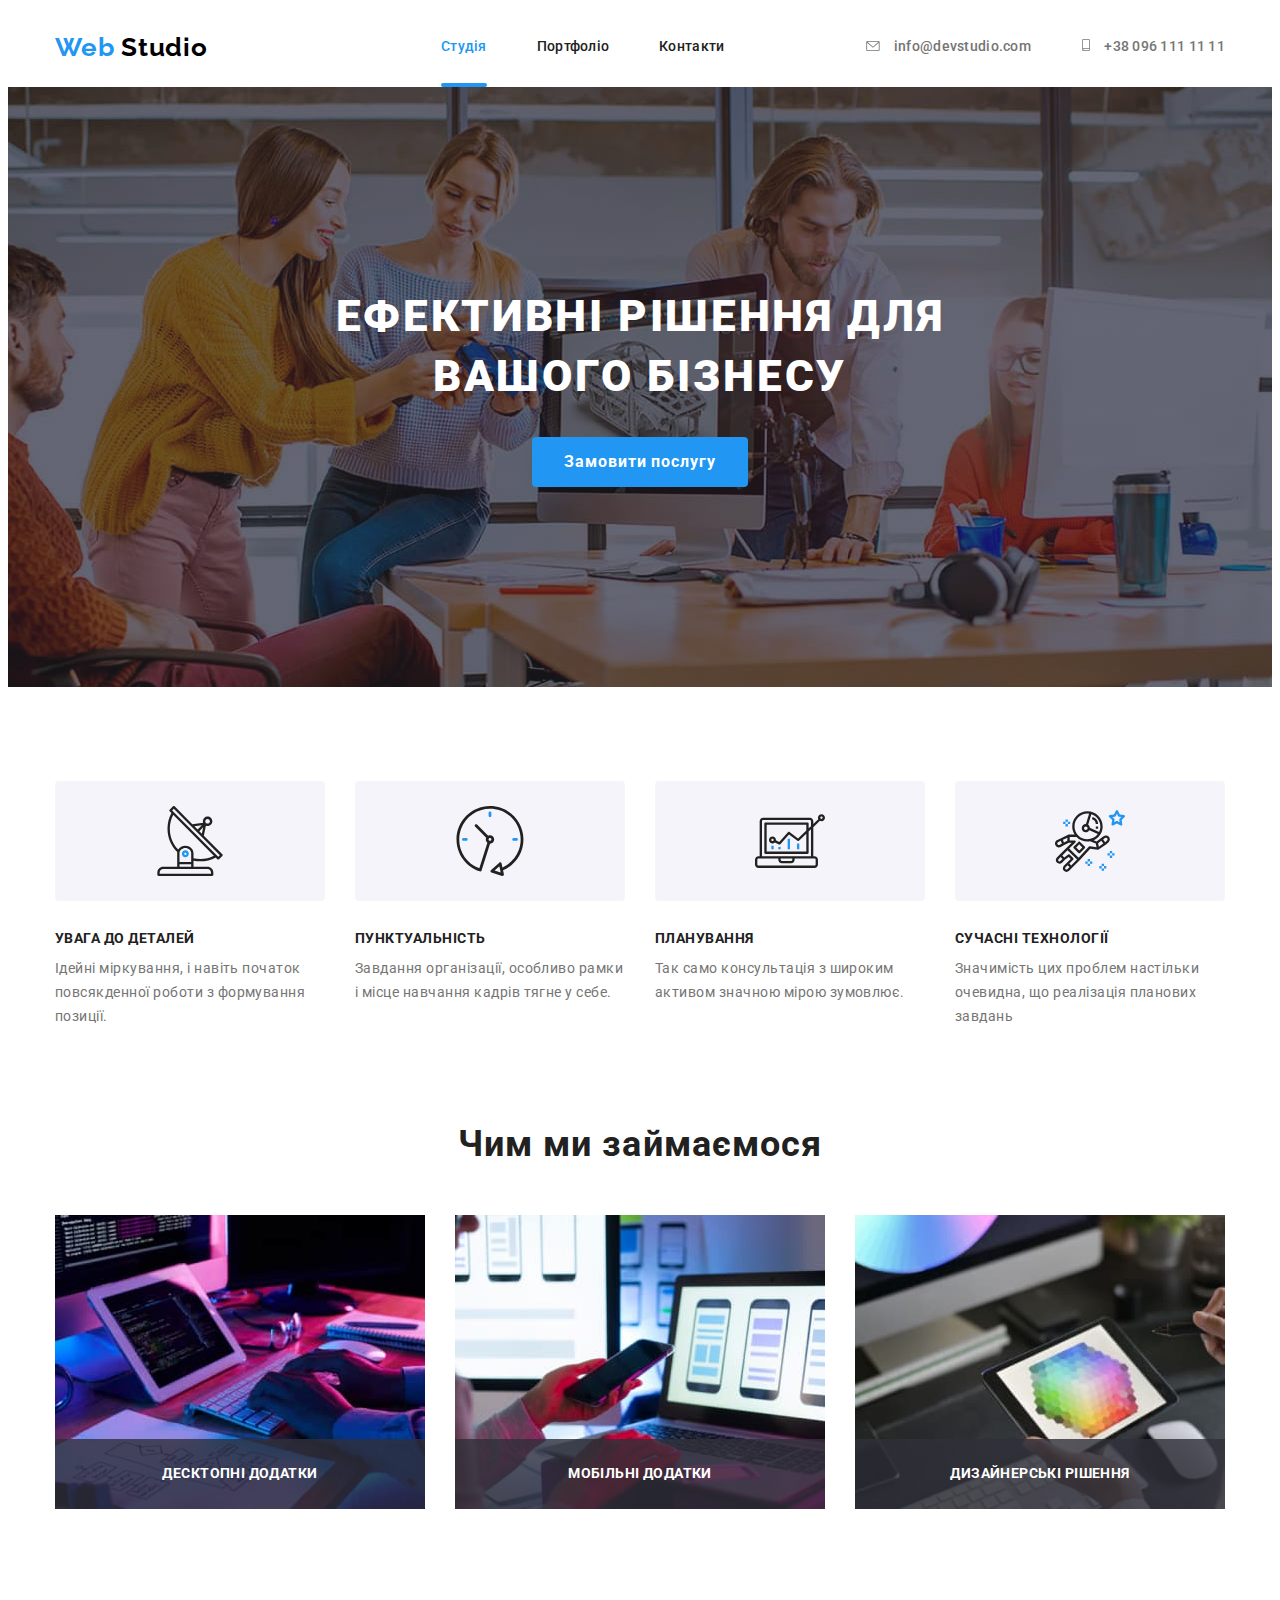
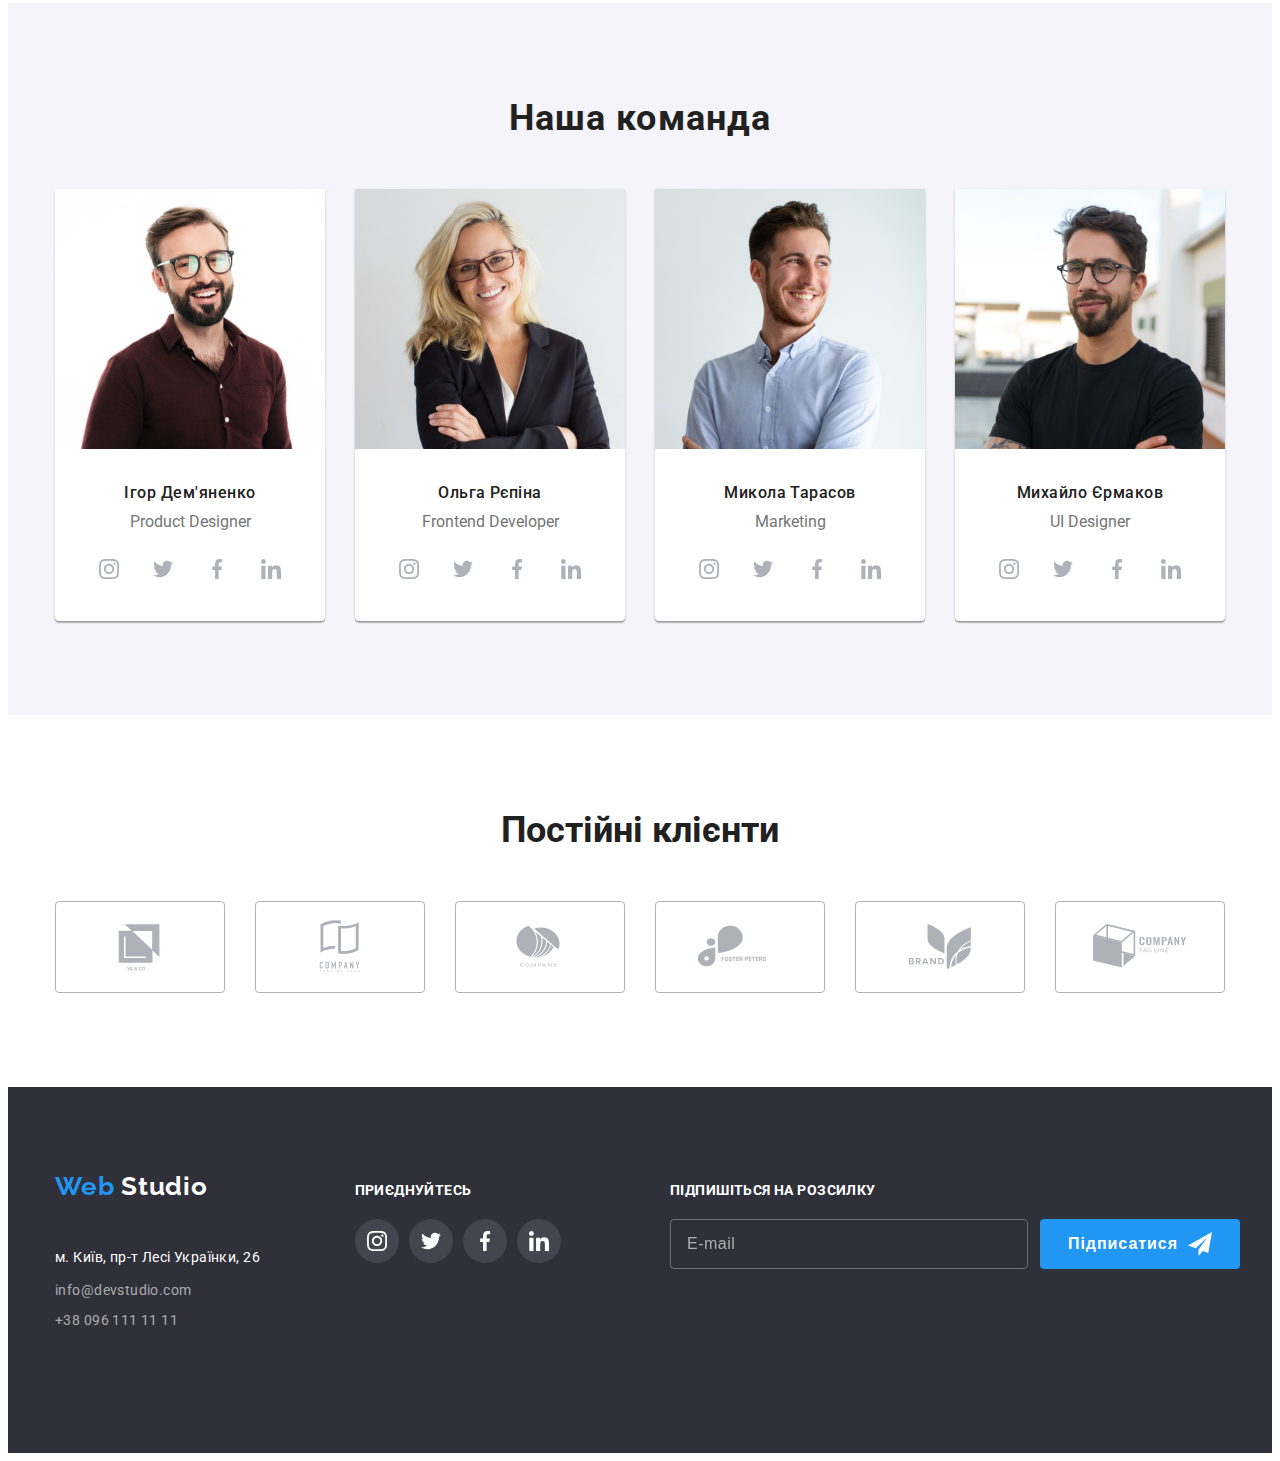
==== commit de9edd99: "add changes" ====
--- a/index.html
+++ b/index.html
@@ -17,7 +17,7 @@
 			rel="stylesheet"
 		/>
 		<link rel="stylesheet" href="./css/styles.css" />
-		<link rel="stylesheet" href="./css/main.min.css">
+		<link rel="stylesheet" href="./css/main.min.css" />
 	</head>
 
 	<body>
@@ -40,7 +40,7 @@
 						</li>
 					</ul>
 				</nav>
-				<ul class="contacts-list tel list">
+				<ul class="contacts-list list">
 					<li class="contacts-list__item">
 						<a href="mailto:info@devstudio.com" class="contacts-list__link tel envelop">
 							<svg class="contacts-list__icon" width="16" height="10">
@@ -58,65 +58,56 @@
 						</a>
 					</li>
 				</ul>
+				<button type="button" class="btn-mob-open" data-menu-open>
+				<svg class="mob-open-icon" width="40" height="40"><use href="./images/sprite.svg#icon-mob-open"></use></svg>
+			</button>
 			</div>
-			<button type="button" class="btn-mob-open" data-modal-close>
-					<svg class="modal-icon" width="18" height="18"><use href="./images/sprite.svg#icon-close"></use></svg>
-				</button>
-			<div class="mob-menu">
-				<div class="conteiner">
-					
-				<div class="mob-menu-wrap">
-				<button type="button" class="btn-mob-close" data-modal-close>
-					<svg class="modal-icon" width="18" height="18"><use href="./images/sprite.svg#icon-close"></use></svg>
-				</button>
-				
-					<nav class="navigation-mobile">
-					<ul class="navigation-mobile__list list">
-						<li class="navigation-mobile__item">
-							<a href="./index.html" class="navigation-mobile__link current">Студія</a>
-						</li>
-						<li class="navigation-mobile__item">
-							<a href="./portfolio.html" class="navigation-mobile__link">Портфоліо</a>
-						</li>
-						<li class="navigation-mobile__item">
-							<a href="" class="navigation-mobile__link">Контакти</a>
-						</li>
-					</ul>
-				</nav></div>
-				<ul class="contacts-mobile list">
-					<li class="contacts-mobile__item">
-						<a href="tel:+380961111111" class="contacts-mobile__link">
-						+38 096 111 11 11
-						</a>
-					</li>
-					<li class="contacts-mobile__item">
-						<a href="mailto:info@devstudio.com" class="contacts-mobile__link">
-						info@devstudio.com
-						</a>
-					</li>
-				</ul>
-				<ul class="mobile-soc list">
-									<li class="mobile-soc-item">
-										<a href="" class="mobile-soc-link">Instagram
-											
-										</a>
-									</li>
-									<li class="mobile-soc-item">
-										<a href="" class="mobile-soc-link">Twitter
-											
-										</a>
-									</li>
-									<li class="mobile-soc-item">
-										<a href="" class="mobile-soc-link">Facebook
-											
-										</a>
-									</li>
-									<li class="mobile-soc-item">
-										<a href="" class="mobile-soc-link">Linkedin
-																					</a>
-									</li>
-								</ul>
-</div>
+						<div class="mob-menu" data-menu>
+				<div class="container">
+					<div class="mob-menu-wrap">
+						<button type="button" class="btn-mob-close" data-menu-close>
+							<svg class="modal-icon" width="18" height="18"><use href="./images/sprite.svg#icon-close"></use></svg>
+						</button>
+
+						<nav class="navigation-mobile">
+							<ul class="navigation-mobile__list list">
+								<li class="navigation-mobile__item">
+									<a href="./index.html" class="navigation-mobile__link current">Студія</a>
+								</li>
+								<li class="navigation-mobile__item">
+									<a href="./portfolio.html" class="navigation-mobile__link">Портфоліо</a>
+								</li>
+								<li class="navigation-mobile__item">
+									<a href="" class="navigation-mobile__link">Контакти</a>
+								</li>
+							</ul>
+						</nav>
+					</div>
+					<div class="mob-menu-wrap">
+					<ul class="contacts-mobile list">
+						<li class="contacts-mobile__item">
+							<a href="tel:+380961111111" class="contacts-mobile__link tel">+38 096 111 11 11</a>
+						</li>
+						<li class="contacts-mobile__item">
+							<a href="mailto:info@devstudio.com" class="contacts-mobile__link mail">info@devstudio.com</a>
+						</li>
+					</ul>
+					<ul class="mobile-soc list">
+						<li class="mobile-soc-item">
+							<a href="" class="mobile-soc-link">Instagram</a>
+						</li>
+						<li class="mobile-soc-item">
+							<a href="" class="mobile-soc-link">Twitter</a>
+						</li>
+						<li class="mobile-soc-item">
+							<a href="" class="mobile-soc-link">Facebook</a>
+						</li>
+						<li class="mobile-soc-item">
+							<a href="" class="mobile-soc-link">Linkedin</a>
+						</li>
+					</ul>
+					</div>
+				</div>
 			</div>
 		</header>
 		<main>
@@ -179,36 +170,27 @@
 							<div class="work-top-wrap">
 								<h3 class="work-top-title">Десктопні додатки</h3>
 								<picture>
-									<source
-									srcset="./images/box1.jpg 1x, ./images/box1-2x.jpg 2x"
-									media="(min-width:1200px)">
+									<source srcset="./images/box1.jpg 1x, ./images/box1-2x.jpg 2x" media="(min-width:1200px)" />
 									<img src="./images/box1.jpg" alt="Написання коду" width="370" height="294" />
 								</picture>
-								
 							</div>
 						</li>
 						<li>
 							<div class="work-top-wrap">
 								<h3 class="work-top-title">Мобільні додатки</h3>
 								<picture>
-									<source
-									srcset="./images/box2.jpg 1x, ./images/box2-2x.jpg 2x"
-									media="(min-width:1200px)">
+									<source srcset="./images/box2.jpg 1x, ./images/box2-2x.jpg 2x" media="(min-width:1200px)" />
 									<img src="./images/box2.jpg" alt="Створення мобільних додатків" width="370" height="294" />
 								</picture>
-								
 							</div>
 						</li>
 						<li>
 							<div class="work-top-wrap">
 								<h3 class="work-top-title">Дизайнерські рішення</h3>
 								<picture>
-									<source
-									srcset="./images/box3.jpg 1x, ./images/box3-2x.jpg 2x"
-									media="(min-width:1200px)">
+									<source srcset="./images/box3.jpg 1x, ./images/box3-2x.jpg 2x" media="(min-width:1200px)" />
 									<img src="./images/box3.jpg" alt="Дизайн сайтів" width="370" height="294" />
 								</picture>
-								
 							</div>
 						</li>
 					</ul>
@@ -220,18 +202,23 @@
 					<ul class="team-list list">
 						<li>
 							<picture>
-									<source
-									srcset="./images/teamcard1.jpg 1x, ./images/teamcard1-2x.jpg 2x"
-									media="(min-width:1200px)">
-									<source
+								<source srcset="./images/teamcard1.jpg 1x, ./images/teamcard1-2x.jpg 2x" media="(min-width:1200px)" />
+								<source
 									srcset="./images/teamcard1-tab.jpg 1x, ./images/teamcard1-tab-2x.jpg 2x"
-									media="(min-width:768px)">
-									<source
+									media="(min-width:768px)"
+								/>
+								<source
 									srcset="./images/teamcard1-mob.jpg 1x, ./images/teamcard1-mob-2x.jpg 2x"
-									media="(max-width:768px)">
-									<img src="./images/teamcard1-mob.jpg" alt="Фото Ігора Дем'яненко Продукт дизайнер" width="460" height="450" />
+									media="(max-width:768px)"
+								/>
+								<img
+									src="./images/teamcard1-mob.jpg"
+									alt="Фото Ігора Дем'яненко Продукт дизайнер"
+									width="460"
+									height="450"
+								/>
 							</picture>
-							
+
 							<div class="photo-description">
 								<h3 class="team-item">Ігор Дем'яненко</h3>
 								<p class="team-text">Product Designer</p>
@@ -269,16 +256,21 @@
 						</li>
 						<li>
 							<picture>
-									<source
-									srcset="./images/teamcard2.jpg 1x, ./images/teamcard2-2x.jpg 2x"
-									media="(min-width:1200px)">
-									<source
+								<source srcset="./images/teamcard2.jpg 1x, ./images/teamcard2-2x.jpg 2x" media="(min-width:1200px)" />
+								<source
 									srcset="./images/teamcard2-tab.jpg 1x, ./images/teamcard2-tab-2x.jpg 2x"
-									media="(min-width:768px)">
-									<source
+									media="(min-width:768px)"
+								/>
+								<source
 									srcset="./images/teamcard2-mob.jpg 1x, ./images/teamcard2-mob-2x.jpg 2x"
-									media="(max-width:768px)">
-									<img src="./images/teamcard2-mob.jpg" alt="Фото Ольги Рєпіної Фронтенд девелопер" width="460" height="450" />
+									media="(max-width:768px)"
+								/>
+								<img
+									src="./images/teamcard2-mob.jpg"
+									alt="Фото Ольги Рєпіної Фронтенд девелопер"
+									width="460"
+									height="450"
+								/>
 							</picture>
 							<div class="photo-description">
 								<h3 class="team-item">Ольга Рєпіна</h3>
@@ -317,18 +309,18 @@
 						</li>
 						<li>
 							<picture>
-									<source
-									srcset="./images/teamcard3.jpg 1x, ./images/teamcard3-2x.jpg 2x"
-									media="(min-width:1200px)">
-									<source
+								<source srcset="./images/teamcard3.jpg 1x, ./images/teamcard3-2x.jpg 2x" media="(min-width:1200px)" />
+								<source
 									srcset="./images/teamcard3-tab.jpg 1x, ./images/teamcard3-tab-2x.jpg 2x"
-									media="(min-width:768px)">
-									<source
+									media="(min-width:768px)"
+								/>
+								<source
 									srcset="./images/teamcard3-mob.jpg 1x, ./images/teamcard3-mob-2x.jpg 2x"
-									media="(max-width:768px)">
-									<img src="./images/teamcard3-mob.jpg" alt="Фото Миколи Тарасова Маркетолог" width="460" height="450" />
+									media="(max-width:768px)"
+								/>
+								<img src="./images/teamcard3-mob.jpg" alt="Фото Миколи Тарасова Маркетолог" width="460" height="450" />
 							</picture>
-							
+
 							<div class="photo-description">
 								<h3 class="team-item">Микола Тарасов</h3>
 								<p class="team-text">Marketing</p>
@@ -366,18 +358,23 @@
 						</li>
 						<li>
 							<picture>
-									<source
-									srcset="./images/teamcard4.jpg 1x, ./images/teamcard4-2x.jpg 2x"
-									media="(min-width:1200px)">
-									<source
+								<source srcset="./images/teamcard4.jpg 1x, ./images/teamcard4-2x.jpg 2x" media="(min-width:1200px)" />
+								<source
 									srcset="./images/teamcard4-tab.jpg 1x, ./images/teamcard4-tab-2x.jpg 2x"
-									media="(min-width:768px)">
-									<source
+									media="(min-width:768px)"
+								/>
+								<source
 									srcset="./images/teamcard4-mob.jpg 1x, ./images/teamcard4-mob-2x.jpg 2x"
-									media="(max-width:768px)">
-									<img src="./images/teamcard4-mob.jpg" alt="Фото Михайла Єрмакова Дизайнер сайтів" width="460" height="450" />
+									media="(max-width:768px)"
+								/>
+								<img
+									src="./images/teamcard4-mob.jpg"
+									alt="Фото Михайла Єрмакова Дизайнер сайтів"
+									width="460"
+									height="450"
+								/>
 							</picture>
-							
+
 							<div class="photo-description">
 								<h3 class="team-item">Михайло Єрмаков</h3>
 								<p class="team-text">UI Designer</p>
@@ -532,10 +529,11 @@
 							<label>
 								<input class="subscription-input" type="email" name="email" placeholder="E-mail" />
 							</label>
-							<button class="subscription-submit" type="submit">Підписатися
+							<button class="subscription-submit" type="submit">
+								Підписатися
 								<svg class="subscription-icon" width="24" height="24">
-								<use href="./images/sprite.svg#icon-send"></use>
-							    </svg>								
+									<use href="./images/sprite.svg#icon-send"></use>
+								</svg>
 							</button>
 						</div>
 					</form>
@@ -596,5 +594,6 @@
 			</div>
 		</div>
 		<script src="./js/modal.js"></script>
+		<script src="./js/menu.js"></script>
 	</body>
 </html>
--- a/css/main.min.css
+++ b/css/main.min.css
@@ -1 +1 @@
-html{-webkit-box-sizing:border-box;box-sizing:border-box}*,*::before,*::after{-webkit-box-sizing:inherit;box-sizing:inherit}body{color:var(--main-title-color);font-family:"Roboto",sans-serif}.list{list-style:none;margin:0;padding-left:0}img{max-width:100%;height:auto}:root{--main-title-color: #212121;--main-background-color: #f5f5f5;--secondary-title-color: #757575;--secondary-background-color: #2f303a;--accent-color: #2196f3}section{padding-top:60px;padding-bottom:60px}@media screen and (min-width: 1200px){section{padding-top:94px;padding-bottom:94px}}.container{width:100%;padding-left:15px;padding-right:15px;margin-left:auto;margin-right:auto}@media screen and (min-width: 480px){.container{width:480px}}@media screen and (min-width: 768px){.container{width:768px}}@media screen and (min-width: 1200px){.container{width:1200px}}.header{background-color:#fff}.header__container{display:-webkit-box;display:-ms-flexbox;display:flex;-webkit-box-align:center;-ms-flex-align:center;align-items:center}.logo{font-family:"Raleway";font-weight:700;font-size:26px;line-height:1.19;letter-spacing:.03em;text-decoration:none;color:#000}.header__logo{margin-right:93px}a>span{color:#2196f3}.navigation__list,.contacts-list.list{display:-webkit-box;display:-ms-flexbox;display:flex;font-weight:500;font-size:14px;line-height:1.14;letter-spacing:.02em}.navigation__item:not(:last-child),.contacts-list__item:not(:last-child){margin-right:50px}.navigation__list.tel,.contacts-list.tel{margin-left:auto}.navigation__item,.contacts-list__item{padding-top:32px;padding-bottom:32px}.navigation__link,.contacts-list__link{padding-top:32px;padding-bottom:32px;font-family:"Roboto",sans-serif;font-style:normal;color:var(--main-title-color);text-decoration:none;-webkit-transition:color 250ms cubic-bezier(0.4, 0, 0.2, 1);transition:color 250ms cubic-bezier(0.4, 0, 0.2, 1)}.navigation__link.tel,.contacts-list__link.tel{color:var(--secondary-title-color)}.navigation__link:hover,.navigation__link:focus,.contacts-list__link:hover,.contacts-list__link:focus{color:var(--accent-color)}.navigation__link.current,.contacts-list__link.current{position:relative;color:var(--accent-color)}.navigation__link.current::after,.contacts-list__link.current::after{content:"";width:100%;height:4px;border-radius:2px;background-color:var(--accent-color);padding-left:2px;padding-right:2px;position:absolute;bottom:-1px;left:0}.contacts-list__icon{margin-right:10px;fill:currentColor}.navigation,.contacts-list.list{display:none}.mob-menu{position:fixed;background-color:#fff;z-index:1;top:0;left:0;height:100vh;width:100vw;padding-top:10px;padding-bottom:10px}.mob-menu>.conteiner{height:100%;display:-webkit-box;display:-ms-flexbox;display:flex;-webkit-box-orient:vertical;-webkit-box-direction:normal;-ms-flex-direction:column;flex-direction:column;-webkit-box-pack:justify;-ms-flex-pack:justify;justify-content:space-between}.btn-mob-close,.btn-mob-open{display:block;margin-left:auto;margin-bottom:30px}.navigation-mobile .navigation-mobile__list .navigation-mobile__item .navigation-mobile__link{font-weight:500;font-size:40px;line-height:1.18;letter-spacing:.02em;color:#212121}.navigation-mobile__link:not(:last-child){margin-bottom:32px}.hero{max-width:1600px;height:400px;margin-left:auto;margin-right:auto;padding-top:118px;padding-bottom:118px;background-image:linear-gradient rgba(47,48,58,.4),url(../images/hero-mob.jpg);background-repeat:no-repeat;background-position:center;background-size:cover;background-color:var(--secondary-background-color);text-align:center}@media(min-device-pixel-ratio: 2),(-webkit-min-device-pixel-ratio: 2),(min-resolution: 192dpi),(min-resolution: 2dppx){.hero{background-image:-webkit-gradient(linear, left top, left bottom, from(rgba(47, 48, 58, 0.4))),url(../images/hero-mob-2x.jpg);background-image:linear-gradient(rgba(47, 48, 58, 0.4)),url(../images/hero-mob-2x.jpg)}}@media screen and (min-width: 768px){.hero{background-image:-webkit-gradient(linear, left top, left bottom, from(rgba(47, 48, 58, 0.4))),url(../images/hero-tab.jpg);background-image:linear-gradient(rgba(47, 48, 58, 0.4)),url(../images/hero-tab.jpg)}}@media screen and (min-width: 768px)and (min-device-pixel-ratio: 2),screen and (min-width: 768px)and (-webkit-min-device-pixel-ratio: 2),screen and (min-width: 768px)and (min-resolution: 192dpi),screen and (min-width: 768px)and (min-resolution: 2dppx){.hero{background-image:-webkit-gradient(linear, left top, left bottom, from(rgba(47, 48, 58, 0.4))),url(../images/hero-tab-2x.jpg);background-image:linear-gradient(rgba(47, 48, 58, 0.4)),url(../images/hero-tab-2x.jpg)}}@media screen and (min-width: 1200px){.hero{height:600px;padding-top:200px;padding-bottom:200px;background-image:-webkit-gradient(linear, left top, left bottom, from(rgba(47, 48, 58, 0.4))),url(../images/hero.jpg);background-image:linear-gradient(rgba(47, 48, 58, 0.4)),url(../images/hero.jpg)}}@media screen and (min-width: 1200px)and (min-device-pixel-ratio: 2),screen and (min-width: 1200px)and (-webkit-min-device-pixel-ratio: 2),screen and (min-width: 1200px)and (min-resolution: 192dpi),screen and (min-width: 1200px)and (min-resolution: 2dppx){.hero{background-image:-webkit-gradient(linear, left top, left bottom, from(rgba(47, 48, 58, 0.4))),url(../images/hero-2x.jpg);background-image:linear-gradient(rgba(47, 48, 58, 0.4)),url(../images/hero-2x.jpg)}}.hero__title{margin:0;margin-bottom:30px;font-weight:900;font-size:20px;line-height:1.62;letter-spacing:.06em;color:#fff;text-transform:uppercase}@media screen and (min-width: 480px){.hero__title{font-weight:900;font-size:26px;line-height:1.62;letter-spacing:.06em}}@media screen and (min-width: 1200px){.hero__title{font-weight:900;font-size:44px;line-height:1.36;letter-spacing:.06em}}.hero__btn{padding:10px 32px;border:none;border-radius:4px;display:inline-block;min-width:216px;text-align:center;font-family:inherit;color:#fff;background-color:#2196f3;font-weight:700;font-size:16px;line-height:1.88;letter-spacing:.06em;cursor:pointer}.features{padding-bottom:0}.feature__title,.checkbox{position:absolute;width:1px;height:1px;margin:-1px;border:0;padding:0;white-space:nowrap;-webkit-clip-path:inset(100%);clip-path:inset(100%);clip:rect(0 0 0 0);overflow:hidden}.feature__list{display:-webkit-box;display:-ms-flexbox;display:flex;-ms-flex-wrap:wrap;flex-wrap:wrap;-webkit-box-pack:justify;-ms-flex-pack:justify;justify-content:space-between;margin:0;gap:30px;letter-spacing:.03em}.feature__card{width:100%}@media screen and (min-width: 768px){.feature__card{width:calc(50% - 15px)}}@media screen and (min-width: 1200px){.feature__card{width:calc(25% - 22.5px)}}.feature__icon{width:70px;height:70px;fill:#000}.icon-wrap{display:-webkit-box;display:-ms-flexbox;display:flex;-webkit-box-pack:center;-ms-flex-pack:center;justify-content:center;-webkit-box-align:center;-ms-flex-align:center;align-items:center;height:120px;background:#f5f4fa;border-radius:4px}.feature__item{margin:0;margin-bottom:10px;margin-top:30px;font-weight:700;font-size:14px;line-height:1.14;text-transform:uppercase}.feature__text{margin:0;color:var(--secondary-title-color);font-weight:400;font-size:14px;line-height:1.71}.work{display:none}@media screen and (min-width: 1200px){.work{display:block}}.work-title{margin:0;margin-bottom:50px;text-align:center;font-weight:700;font-size:36px;line-height:1.17;letter-spacing:.03em}.work-list{display:-webkit-box;display:-ms-flexbox;display:flex;-webkit-box-pack:justify;-ms-flex-pack:justify;justify-content:space-between}.work-list>li>img{display:block}.work-top-wrap{position:relative;max-height:294px}.work-top-title{margin:0;padding-top:27px;padding-bottom:27px;position:absolute;bottom:0;width:100%;min-height:70px;background:rgba(47,48,58,.8);font-weight:700;font-size:14px;line-height:1.14;letter-spacing:.03em;text-align:center;text-transform:uppercase;color:#fff}.team{background-color:#f5f4fa}.team-title{margin:0;margin-bottom:50px;font-weight:700;font-size:36px;line-height:1.17;letter-spacing:.03em;text-align:center}.team-list{display:-webkit-box;display:-ms-flexbox;display:flex;-ms-flex-wrap:wrap;flex-wrap:wrap;-webkit-box-pack:justify;-ms-flex-pack:justify;justify-content:space-between;gap:30px}.team-list>li{width:100%;background:#fff;-webkit-box-shadow:0px 1px 3px rgba(0,0,0,.12),0px 1px 1px rgba(0,0,0,.14),0px 2px 1px rgba(0,0,0,.2);box-shadow:0px 1px 3px rgba(0,0,0,.12),0px 1px 1px rgba(0,0,0,.14),0px 2px 1px rgba(0,0,0,.2);border-radius:0px 0px 4px 4px}@media screen and (min-width: 768px){.team-list>li{width:calc(50% - 15px)}}@media screen and (min-width: 1200px){.team-list>li{width:calc(25% - 22.5px)}}.team-list>li>img{display:block}.photo-description{padding-top:30px;padding-bottom:30px}.team-item{margin:0;margin-bottom:10px;font-weight:500;font-size:16px;line-height:1.19;letter-spacing:.03em;text-align:center}.team-text{margin:0;margin-bottom:16px;font-weight:400;color:var(--secondary-title-color);text-align:center}.team-soc,.footer-soc{display:-webkit-box;display:-ms-flexbox;display:flex;-webkit-box-pack:center;-ms-flex-pack:center;justify-content:center;gap:10px}.team-soc-link{display:-webkit-box;display:-ms-flexbox;display:flex;-webkit-box-align:center;-ms-flex-align:center;align-items:center;-webkit-box-pack:center;-ms-flex-pack:center;justify-content:center;width:44px;height:44px;border-radius:50%;-webkit-transition:background-color 250ms cubic-bezier(0.4, 0, 0.2, 1);transition:background-color 250ms cubic-bezier(0.4, 0, 0.2, 1)}.team-soc-link:hover,.team-soc-link:focus{background-color:var(--accent-color)}.team-soc-icon{fill:#afb1b8;-webkit-transition:fill 250ms cubic-bezier(0.4, 0, 0.2, 1);transition:fill 250ms cubic-bezier(0.4, 0, 0.2, 1)}.team-soc-link:hover .team-soc-icon,.team-soc-link:focus .team-soc-icon{fill:#fff}.klients-title{margin:0;margin-bottom:50px;font-weight:700;font-size:36px;line-height:1.17;text-align:center}.klient-logo{display:-webkit-box;display:-ms-flexbox;display:flex;-webkit-box-align:center;-ms-flex-align:center;align-items:center;-webkit-box-pack:center;-ms-flex-pack:center;justify-content:center;-ms-flex-wrap:wrap;flex-wrap:wrap;gap:30px}.klient-logo-item{display:block;width:calc(100% - 30px)/2}.klient-logo-link{display:-webkit-box;display:-ms-flexbox;display:flex;-webkit-box-align:center;-ms-flex-align:center;align-items:center;-webkit-box-pack:center;-ms-flex-pack:center;justify-content:center;width:130px;height:92px;border:1px solid #afb1b8;border-radius:4px;-webkit-transition:border 250ms cubic-bezier(0.4, 0, 0.2, 1),fill 250ms cubic-bezier(0.4, 0, 0.2, 1);transition:border 250ms cubic-bezier(0.4, 0, 0.2, 1),fill 250ms cubic-bezier(0.4, 0, 0.2, 1)}@media screen and (min-width: 480px){.klient-logo-link{width:210px}}@media screen and (min-width: 768px){.klient-logo-link{width:226px}}@media screen and (min-width: 1200px){.klient-logo-link{width:170px}}.klient-logo-link:hover,.klient-logo-link:focus{border:1px solid var(--accent-color)}.klient-logo-icon{fill:#afb1b8}.klient-logo-link:hover .klient-logo-icon,.klient-logo-link:focus .klient-logo-icon{fill:var(--accent-color)}.footer{padding-top:60px;padding-bottom:60px;background-color:var(--secondary-background-color);font-weight:400;font-size:14px;line-height:1.71;letter-spacing:.03em}.footer>.container{display:-webkit-box;display:-ms-flexbox;display:flex;-webkit-box-pack:center;-ms-flex-pack:center;justify-content:center;-webkit-box-align:center;-ms-flex-align:center;align-items:center;-ms-flex-wrap:wrap;flex-wrap:wrap;-webkit-box-orient:vertical;-webkit-box-direction:normal;-ms-flex-direction:column;flex-direction:column}@media screen and (min-width: 768px){.footer>.container{-webkit-box-orient:horizontal;-webkit-box-direction:normal;-ms-flex-direction:row;flex-direction:row;-ms-flex-pack:distribute;justify-content:space-around}}@media screen and (min-width: 1200px){.footer>.container{-webkit-box-orient:horizontal;-webkit-box-direction:normal;-ms-flex-direction:row;flex-direction:row;-webkit-box-align:baseline;-ms-flex-align:baseline;align-items:baseline;-webkit-box-pack:justify;-ms-flex-pack:justify;justify-content:space-between}}.footer-container{-webkit-box-pack:start;-ms-flex-pack:start;justify-content:start;max-width:250px;margin-right:0;margin-left:0;margin-bottom:60px}.footer-title{margin-top:0;margin-bottom:20px;text-align:center;font-weight:700;font-size:14px;line-height:1.14;letter-spacing:.03em;text-transform:uppercase;color:#fff}@media screen and (min-width: 1200px){.footer-title{text-align:start}}.footer-logo{display:block;margin-bottom:20px;text-align:center;color:#fff}@media screen and (min-width: 1200px){.footer-logo{text-align:start}}.adress{font-style:normal;color:#fff;text-decoration:none;-webkit-transition:color 250ms cubic-bezier(0.4, 0, 0.2, 1);transition:color 250ms cubic-bezier(0.4, 0, 0.2, 1);display:block;margin-bottom:9px;text-align:center}@media screen and (min-width: 1200px){.adress{text-align:start}}.adress:hover,.adress:focus{color:var(--accent-color)}.footer-list{color:rgba(255,255,255,.6)}.footer-list li{text-align:center}@media screen and (min-width: 1200px){.footer-list li{text-align:start}}.footer-list>li:not(:nth-last-child(-n+1)){margin-bottom:6px}.footer-item{font-family:inherit;font-style:normal;color:rgba(255,255,255,.6);text-decoration:none;-webkit-transition:color 250ms cubic-bezier(0.4, 0, 0.2, 1);transition:color 250ms cubic-bezier(0.4, 0, 0.2, 1)}.footer-item:hover,.footer-item:focus{color:var(--accent-color)}.footer-soc-link{display:-webkit-box;display:-ms-flexbox;display:flex;-webkit-box-align:center;-ms-flex-align:center;align-items:center;-webkit-box-pack:center;-ms-flex-pack:center;justify-content:center;width:44px;height:44px;border-radius:50%;-webkit-transition:background-color 250ms cubic-bezier(0.4, 0, 0.2, 1);transition:background-color 250ms cubic-bezier(0.4, 0, 0.2, 1);background-color:rgba(255,255,255,.1)}.footer-soc-link:hover,.footer-soc-link:focus{background-color:var(--accent-color)}.subscription-field{width:100%}@media screen and (min-width: 1200px){.subscription-field{width:570px}}.footer-soc-icon{fill:#fff;-webkit-transition:fill 250ms cubic-bezier(0.4, 0, 0.2, 1);transition:fill 250ms cubic-bezier(0.4, 0, 0.2, 1)}@media screen and (min-width: 1200px){.subscription.container{margin:0;width:570px}}.subscription-title{margin:0;margin-bottom:20px;text-align:center;font-weight:700;font-size:14px;line-height:1.14;letter-spacing:.03em;text-transform:uppercase;color:#fff}@media screen and (min-width: 1200px){.subscription-title{text-align:start}}.subscription-wrap{display:-webkit-box;display:-ms-flexbox;display:flex;-webkit-box-orient:vertical;-webkit-box-direction:normal;-ms-flex-direction:column;flex-direction:column;-webkit-box-pack:center;-ms-flex-pack:center;justify-content:center;-webkit-box-align:center;-ms-flex-align:center;align-items:center}@media screen and (min-width: 1200px){.subscription-wrap{-webkit-box-orient:horizontal;-webkit-box-direction:normal;-ms-flex-direction:row;flex-direction:row}}.subscription-input{margin-right:0;margin-bottom:20px;width:100%;height:50px;padding:15px 16px;border:1px solid rgba(255,255,255,.3);-webkit-filter:drop-shadow(0px 4px 4px rgba(0, 0, 0, 0.15));filter:drop-shadow(0px 4px 4px rgba(0, 0, 0, 0.15));border-radius:4px;background-color:rgba(0,0,0,0);cursor:pointer}@media screen and (min-width: 480px){.subscription-input{width:450px}}@media screen and (min-width: 1200px){.subscription-input{width:358px;margin-right:12px;margin-bottom:0}}.subscription-input::-webkit-input-placeholder{font-weight:400;font-size:16px;line-height:1.25;letter-spacing:.03em;color:rgba(255,255,255,.6)}.subscription-input::-moz-placeholder{font-weight:400;font-size:16px;line-height:1.25;letter-spacing:.03em;color:rgba(255,255,255,.6)}.subscription-input:-ms-input-placeholder{font-weight:400;font-size:16px;line-height:1.25;letter-spacing:.03em;color:rgba(255,255,255,.6)}.subscription-input::-ms-input-placeholder{font-weight:400;font-size:16px;line-height:1.25;letter-spacing:.03em;color:rgba(255,255,255,.6)}.subscription-input::placeholder{font-weight:400;font-size:16px;line-height:1.25;letter-spacing:.03em;color:rgba(255,255,255,.6)}.subscription-submit{margin:0;display:-webkit-box;display:-ms-flexbox;display:flex;-webkit-box-align:center;-ms-flex-align:center;align-items:center;-webkit-box-pack:center;-ms-flex-pack:center;justify-content:center;gap:10px;width:200px;height:50px;font-weight:700;font-size:16px;line-height:1.88;letter-spacing:.06em;background-color:var(--accent-color);color:#fff;border-radius:4px;border:none;cursor:pointer}.portfolio{background-color:#fff;font-family:"Roboto",sans-serif;border-bottom:1px solid #ececec}.portfolio>h1{position:absolute;width:1px;height:1px;margin:-1px;border:0;padding:0;white-space:nowrap;-webkit-clip-path:inset(100%);clip-path:inset(100%);clip:rect(0 0 0 0);overflow:hidden}.header--bordered{border-bottom:1px solid #ececec}.portfolio-list{display:-webkit-box;display:-ms-flexbox;display:flex;-webkit-box-pack:start;-ms-flex-pack:start;justify-content:start;-ms-flex-wrap:wrap;flex-wrap:wrap;color:inherit;text-decoration:none}.portfolio-list:not(:last-child){margin-bottom:50px}li.gallery{width:100%}li.gallery:not(:nth-last-child(-n+1)){margin-bottom:30px}@media screen and (min-width: 768px){li.gallery{width:calc(50% - 15px)}li.gallery:not(:nth-child(2n)){margin-right:30px}li.gallery:not(:nth-last-child(-n+1)){margin-bottom:30px}}@media screen and (min-width: 1200px){li.gallery{width:calc(33.3333333333% - 20px)}li.gallery:not(:nth-child(3n)){margin-right:30px}li.gallery:not(:nth-last-child(-n+3)){margin-bottom:30px}}.portfolio-btn{padding:6px 22px;border:rgba(0,0,0,0);font-family:inherit;font-weight:500;font-size:16px;line-height:1.62;letter-spacing:.03em;text-align:center;text-decoration:none;text-transform:capitalize;cursor:pointer;background-color:#f5f4fa;border-radius:4px}button{-webkit-transition:color 250ms cubic-bezier(0.4, 0, 0.2, 1),background-color 250ms cubic-bezier(0.4, 0, 0.2, 1),-webkit-box-shadow 250ms cubic-bezier(0.4, 0, 0.2, 1);transition:color 250ms cubic-bezier(0.4, 0, 0.2, 1),background-color 250ms cubic-bezier(0.4, 0, 0.2, 1),-webkit-box-shadow 250ms cubic-bezier(0.4, 0, 0.2, 1);transition:color 250ms cubic-bezier(0.4, 0, 0.2, 1),background-color 250ms cubic-bezier(0.4, 0, 0.2, 1),box-shadow 250ms cubic-bezier(0.4, 0, 0.2, 1);transition:color 250ms cubic-bezier(0.4, 0, 0.2, 1),background-color 250ms cubic-bezier(0.4, 0, 0.2, 1),box-shadow 250ms cubic-bezier(0.4, 0, 0.2, 1),-webkit-box-shadow 250ms cubic-bezier(0.4, 0, 0.2, 1)}button:hover,button:focus{color:var(--main-background-color);background-color:var(--accent-color);-webkit-box-shadow:0px 3px 1px rgba(0,0,0,.1),0px 1px 2px rgba(0,0,0,.08),0px 2px 2px rgba(0,0,0,.12);box-shadow:0px 3px 1px rgba(0,0,0,.1),0px 1px 2px rgba(0,0,0,.08),0px 2px 2px rgba(0,0,0,.12)}li.list-btn:not(:nth-last-child(-n+1)){margin-right:8px}.portfolio-title{width:370px;margin:0;margin-bottom:4px;font-weight:700;font-size:18px;line-height:2;letter-spacing:.06em}.gallery-link{display:block;text-decoration:none;color:inherit;-webkit-transition:-webkit-box-shadow 250ms cubic-bezier(0.4, 0, 0.2, 1);transition:-webkit-box-shadow 250ms cubic-bezier(0.4, 0, 0.2, 1);transition:box-shadow 250ms cubic-bezier(0.4, 0, 0.2, 1);transition:box-shadow 250ms cubic-bezier(0.4, 0, 0.2, 1), -webkit-box-shadow 250ms cubic-bezier(0.4, 0, 0.2, 1)}.gallery-link:hover,.gallery-link:focus{-webkit-box-shadow:0px 1px 1px rgba(0,0,0,.12),0px 4px 4px rgba(0,0,0,.06),1px 4px 6px rgba(0,0,0,.16);box-shadow:0px 1px 1px rgba(0,0,0,.12),0px 4px 4px rgba(0,0,0,.06),1px 4px 6px rgba(0,0,0,.16)}.portfolio-top-wrap{position:relative;overflow:hidden}.portfolio-top-text{position:absolute;top:0;left:0;height:100%;margin:0;padding-top:63px;padding-bottom:63px;padding-right:10px;padding-left:38px;font-weight:400;font-size:18px;line-height:1.56;letter-spacing:.03em;color:#fff;background:rgba(33,150,243,.9);overflow:auto;-webkit-transform:translateY(100%);transform:translateY(100%);-webkit-transition:-webkit-transform 250ms cubic-bezier(0.4, 0, 0.2, 1);transition:-webkit-transform 250ms cubic-bezier(0.4, 0, 0.2, 1);transition:transform 250ms cubic-bezier(0.4, 0, 0.2, 1);transition:transform 250ms cubic-bezier(0.4, 0, 0.2, 1), -webkit-transform 250ms cubic-bezier(0.4, 0, 0.2, 1)}.gallery:hover .portfolio-top-text{-webkit-transform:translateY(0);transform:translateY(0)}.gallery-description{padding-left:24px;padding-right:24px;padding-top:20px;padding-bottom:20px;border-right:1px solid #eee;border-left:1px solid #eee;border-bottom:1px solid #eee}.portfolio-link{text-decoration:none;color:inherit}.portfolio-filtr{width:370px;margin:0;padding-top:0;font-weight:400;font-size:16px;line-height:1.88;letter-spacing:.03em;color:#757575}.backdrop{position:fixed;top:0;width:100%;height:100%;background-color:rgba(0,0,0,.2);-webkit-transition:opacity 250ms cubic-bezier(0.4, 0, 0.2, 1),visibility 250ms cubic-bezier(0.4, 0, 0.2, 1);transition:opacity 250ms cubic-bezier(0.4, 0, 0.2, 1),visibility 250ms cubic-bezier(0.4, 0, 0.2, 1)}.modal{position:absolute;width:528px;height:581px;left:50%;top:50%;-webkit-transform:translate(-50%, -50%);transform:translate(-50%, -50%);background:#fff;-webkit-box-shadow:0px 1px 3px rgba(0,0,0,.12),0px 1px 1px rgba(0,0,0,.14),0px 2px 1px rgba(0,0,0,.2);box-shadow:0px 1px 3px rgba(0,0,0,.12),0px 1px 1px rgba(0,0,0,.14),0px 2px 1px rgba(0,0,0,.2);border-radius:4px}.modal-icon{fill:#000;-webkit-transition:fill 250ms cubic-bezier(0.4, 0, 0.2, 1);transition:fill 250ms cubic-bezier(0.4, 0, 0.2, 1)}.btn-modal:hover .modal-icon,.btn-modal:focus .modal-icon{fill:var(--accent-color)}button.btn-modal{display:-webkit-box;display:-ms-flexbox;display:flex;-webkit-box-pack:center;-ms-flex-pack:center;justify-content:center;-webkit-box-align:center;-ms-flex-align:center;align-items:center;position:absolute;top:8px;right:8px;width:30px;height:30px;background:#fff;border:1px solid rgba(0,0,0,.1);border-radius:50%;-webkit-box-shadow:none;box-shadow:none;fill:#2196f3;cursor:pointer}.is-hidden{opacity:0;visibility:hidden;pointer-events:none}.modal-title{margin:0;margin-bottom:30px;font-weight:700;font-size:20px;line-height:1.15;letter-spacing:.03em;text-align:center;color:#212121}.modal-field{display:-webkit-box;display:-ms-flexbox;display:flex;-webkit-box-orient:vertical;-webkit-box-direction:normal;-ms-flex-direction:column;flex-direction:column;width:528px;height:581px;margin-left:auto;margin-right:auto;padding:40px}.form-field input{width:100%;height:40px;padding-left:40px;border:1px solid rgba(33,33,33,.2);border-radius:4px;cursor:pointer;-webkit-transition:border 250ms cubic-bezier(0.4, 0, 0.2, 1);transition:border 250ms cubic-bezier(0.4, 0, 0.2, 1)}.form-field input:hover,.form-field input:focus{border:1px solid #2196f3}.form-field input:focus-visible{outline:none}.form-field{margin-bottom:28px;display:-webkit-box;display:-ms-flexbox;display:flex;-webkit-box-orient:vertical;-webkit-box-direction:normal;-ms-flex-direction:column;flex-direction:column;position:relative}.form-field label{position:absolute;left:0;top:-4px;-webkit-transform:translateY(-100%);transform:translateY(-100%);margin-bottom:4px;font-weight:400;font-size:12px;line-height:1.17;letter-spacing:.01em;color:#757575}textarea{resize:none;padding:20px 16px 12px 16px;width:100%;height:120px;border:1px solid rgba(33,33,33,.2);border-radius:4px;cursor:pointer;-webkit-transition:border 250ms cubic-bezier(0.4, 0, 0.2, 1);transition:border 250ms cubic-bezier(0.4, 0, 0.2, 1)}textarea:focus,textarea:hover{border:1px solid #2196f3}textarea:focus-visible{outline:none}textarea::-webkit-input-placeholder{font-weight:400;font-size:12px;line-height:1.17;letter-spacing:.01em;color:rgba(117,117,117,.5)}textarea::-moz-placeholder{font-weight:400;font-size:12px;line-height:1.17;letter-spacing:.01em;color:rgba(117,117,117,.5)}textarea:-ms-input-placeholder{font-weight:400;font-size:12px;line-height:1.17;letter-spacing:.01em;color:rgba(117,117,117,.5)}textarea::-ms-input-placeholder{font-weight:400;font-size:12px;line-height:1.17;letter-spacing:.01em;color:rgba(117,117,117,.5)}textarea::placeholder{font-weight:400;font-size:12px;line-height:1.17;letter-spacing:.01em;color:rgba(117,117,117,.5)}.modal-checkbox{margin-bottom:30px;position:relative}.modal-checkbox label{display:-webkit-box;display:-ms-flexbox;display:flex;-webkit-box-align:center;-ms-flex-align:center;align-items:center;-webkit-box-pack:center;-ms-flex-pack:center;justify-content:center;padding-left:20px;font-weight:400;font-size:14px;line-height:1.71;letter-spacing:.03em;color:#757575;cursor:pointer}.modal-checkbox a{display:-webkit-box;display:-ms-flexbox;display:flex;-webkit-box-align:center;-ms-flex-align:center;align-items:center;-webkit-box-pack:center;-ms-flex-pack:center;justify-content:center;margin-left:4px;color:#2196f3}.chekbox-text{margin-left:20px}.check-icon{fill:#fff}.check-box{display:-webkit-box;display:-ms-flexbox;display:flex;-webkit-box-align:center;-ms-flex-align:center;align-items:center;-webkit-box-pack:center;-ms-flex-pack:center;justify-content:center;position:absolute;left:20px;top:5px;width:16px;height:15px;background:#fff;border:2px solid #000;border-radius:2px;cursor:pointer;-webkit-transition:background 250ms cubic-bezier(0.4, 0, 0.2, 1);transition:background 250ms cubic-bezier(0.4, 0, 0.2, 1);-webkit-transition:border 250ms cubic-bezier(0.4, 0, 0.2, 1);transition:border 250ms cubic-bezier(0.4, 0, 0.2, 1)}.checkbox:checked+.check-box{background:var(--accent-color);border:none}.checkbox{position:absolute;width:1px;height:1px;margin:-1px;border:0;padding:0;white-space:nowrap;-webkit-clip-path:inset(100%);clip-path:inset(100%);clip:rect(0 0 0 0);overflow:hidden}.modal-submit{margin-left:auto;margin-right:auto;padding:10px 52px;width:200px;height:50px;background:#2196f3;-webkit-box-shadow:0px 4px 4px rgba(0,0,0,.15);box-shadow:0px 4px 4px rgba(0,0,0,.15);border-radius:4px;border:none;font-weight:700;font-size:16px;line-height:1.88;letter-spacing:.06em;color:#fff;cursor:pointer}.form-icon{position:absolute;height:18px;top:50%;left:12px;-webkit-transform:translateY(-50%);transform:translateY(-50%);-webkit-transition:fill 250ms cubic-bezier(0.4, 0, 0.2, 1);transition:fill 250ms cubic-bezier(0.4, 0, 0.2, 1)}.form-field input:hover+.form-icon,.form-field input:focus+.form-icon{fill:var(--accent-color)}/*# sourceMappingURL=main.min.css.map */+html{-webkit-box-sizing:border-box;box-sizing:border-box}*,*::before,*::after{-webkit-box-sizing:inherit;box-sizing:inherit}body{color:var(--main-title-color);font-family:"Roboto",sans-serif}.list{list-style:none;margin:0;padding-left:0}img{max-width:100%;height:auto}a{text-decoration:none}:root{--main-title-color: #212121;--main-background-color: #f5f5f5;--secondary-title-color: #757575;--secondary-background-color: #2f303a;--accent-color: #2196f3}section{padding-top:60px;padding-bottom:60px}@media screen and (min-width: 1200px){section{padding-top:94px;padding-bottom:94px}}.container{width:100%;padding-left:15px;padding-right:15px;margin-left:auto;margin-right:auto}@media screen and (min-width: 480px){.container{width:480px}}@media screen and (min-width: 768px){.container{width:768px}}@media screen and (min-width: 1200px){.container{width:1200px}}.header{background-color:#fff}.header__container{display:-webkit-box;display:-ms-flexbox;display:flex;-webkit-box-align:center;-ms-flex-align:center;align-items:center}@media screen and (min-width: 768px){.header__container{-webkit-box-pack:justify;-ms-flex-pack:justify;justify-content:space-between}}@media screen and (min-width: 1200px){.header__container{-webkit-box-pack:justify;-ms-flex-pack:justify;justify-content:space-between}}.logo{font-family:"Raleway";font-weight:700;font-size:24px;line-height:1.17;letter-spacing:.03em;text-decoration:none;color:#000}@media screen and (min-width: 768px){.logo{padding-top:26px;padding-bottom:26px}}@media screen and (min-width: 1200px){.logo{font-weight:700;font-size:26px;line-height:1.19;letter-spacing:.03em;padding-top:24px;padding-bottom:24px}}.header__logo{margin-right:93px}a>span{color:#2196f3}.navigation__list,.contacts-list.list{display:-webkit-box;display:-ms-flexbox;display:flex;font-weight:500;font-size:14px;line-height:1.14;letter-spacing:.02em}.navigation__item:not(:last-child),.contacts-list__item:not(:last-child){margin-right:50px}.navigation__list.tel,.contacts-list.tel{margin-left:auto}.navigation__link{padding-top:32px;padding-bottom:32px}.contacts-list__link{padding-top:10px;padding-bottom:10px}@media screen and (min-width: 1200px){.contacts-list__link{padding-top:32px;padding-bottom:32px}}.navigation__link,.contacts-list__link{font-family:"Roboto",sans-serif;font-style:normal;color:var(--main-title-color);text-decoration:none;-webkit-transition:color 250ms cubic-bezier(0.4, 0, 0.2, 1);transition:color 250ms cubic-bezier(0.4, 0, 0.2, 1)}.navigation__link.tel,.contacts-list__link.tel{color:var(--secondary-title-color)}.navigation__link:hover,.navigation__link:focus,.contacts-list__link:hover,.contacts-list__link:focus{color:var(--accent-color)}.navigation__link.current,.contacts-list__link.current{position:relative;color:var(--accent-color)}.navigation__link.current::after,.contacts-list__link.current::after{content:"";width:100%;height:4px;border-radius:2px;background-color:var(--accent-color);padding-left:2px;padding-right:2px;position:absolute;bottom:-1px;left:0}.contacts-list__icon{margin-right:10px;fill:currentColor}.navigation,.contacts-list.list{display:none}@media screen and (min-width: 768px){.navigation,.contacts-list.list{display:block}}@media screen and (min-width: 1200px){.navigation,.contacts-list.list{display:-webkit-box;display:-ms-flexbox;display:flex}}.mob-menu{position:fixed;background-color:#fff;z-index:1;top:0;left:0;height:100vh;width:100vw;padding-top:10px;padding-bottom:48px}@media screen and (min-width: 768px){.mob-menu{display:none}}@media screen and (min-width: 1200px){.mob-menu{display:none}}.mob-menu>.container{height:100%;display:-webkit-box;display:-ms-flexbox;display:flex;-webkit-box-orient:vertical;-webkit-box-direction:normal;-ms-flex-direction:column;flex-direction:column;-webkit-box-pack:justify;-ms-flex-pack:justify;justify-content:space-between}.btn-mob-close,.btn-mob-open{display:block;margin-left:auto;margin-bottom:30px}.btn-mob-open{margin-top:10px;margin-bottom:10px;background-color:#fff;border:none}@media screen and (min-width: 768px){.btn-mob-open{display:none}}@media screen and (min-width: 1200px){.btn-mob-open{display:none}}.navigation-mobile__link{font-weight:500;font-size:40px;line-height:1.18;letter-spacing:.02em;color:#212121}.navigation-mobile__link:hover,.navigation-mobile__link:focus{color:var(--accent-color)}.navigation-mobile__item:not(:last-child){margin-bottom:32px}.contacts-mobile__link.tel{display:block;margin-bottom:32px;font-weight:500;font-size:34px;line-height:1.18;letter-spacing:.02em;color:#2196f3}.contacts-mobile__link.mail{display:block;margin-bottom:64px;font-weight:500;font-size:24px;line-height:1.17;letter-spacing:.02em;color:#757575}.mobile-soc{display:-webkit-box;display:-ms-flexbox;display:flex;-webkit-box-pack:justify;-ms-flex-pack:justify;justify-content:space-between}.mobile-soc-item{padding-right:10px}.mobile-soc-item:not(:last-child)::after{content:"";height:100%;width:1px;border:1px solid rgba(33,33,33,.2);-webkit-transform:rotate(90deg);transform:rotate(90deg)}.mobile-soc-link{font-weight:500;font-size:18px;line-height:1.22;letter-spacing:.02em;color:#2196f3;padding-right:10px}.hero{max-width:1600px;height:400px;margin-left:auto;margin-right:auto;padding-top:118px;padding-bottom:118px;background-image:linear-gradient rgba(47,48,58,.4),url(../images/hero-mob.jpg);background-repeat:no-repeat;background-position:center;background-size:cover;background-color:var(--secondary-background-color);text-align:center}@media(min-device-pixel-ratio: 2),(-webkit-min-device-pixel-ratio: 2),(min-resolution: 192dpi),(min-resolution: 2dppx){.hero{background-image:-webkit-gradient(linear, left top, left bottom, from(rgba(47, 48, 58, 0.4))),url(../images/hero-mob-2x.jpg);background-image:linear-gradient(rgba(47, 48, 58, 0.4)),url(../images/hero-mob-2x.jpg)}}@media screen and (min-width: 768px){.hero{background-image:-webkit-gradient(linear, left top, left bottom, from(rgba(47, 48, 58, 0.4))),url(../images/hero-tab.jpg);background-image:linear-gradient(rgba(47, 48, 58, 0.4)),url(../images/hero-tab.jpg)}}@media screen and (min-width: 768px)and (min-device-pixel-ratio: 2),screen and (min-width: 768px)and (-webkit-min-device-pixel-ratio: 2),screen and (min-width: 768px)and (min-resolution: 192dpi),screen and (min-width: 768px)and (min-resolution: 2dppx){.hero{background-image:-webkit-gradient(linear, left top, left bottom, from(rgba(47, 48, 58, 0.4))),url(../images/hero-tab-2x.jpg);background-image:linear-gradient(rgba(47, 48, 58, 0.4)),url(../images/hero-tab-2x.jpg)}}@media screen and (min-width: 1200px){.hero{height:600px;padding-top:200px;padding-bottom:200px;background-image:-webkit-gradient(linear, left top, left bottom, from(rgba(47, 48, 58, 0.4))),url(../images/hero.jpg);background-image:linear-gradient(rgba(47, 48, 58, 0.4)),url(../images/hero.jpg)}}@media screen and (min-width: 1200px)and (min-device-pixel-ratio: 2),screen and (min-width: 1200px)and (-webkit-min-device-pixel-ratio: 2),screen and (min-width: 1200px)and (min-resolution: 192dpi),screen and (min-width: 1200px)and (min-resolution: 2dppx){.hero{background-image:-webkit-gradient(linear, left top, left bottom, from(rgba(47, 48, 58, 0.4))),url(../images/hero-2x.jpg);background-image:linear-gradient(rgba(47, 48, 58, 0.4)),url(../images/hero-2x.jpg)}}.hero__title{margin:0;margin-bottom:30px;font-weight:900;font-size:20px;line-height:1.62;letter-spacing:.06em;color:#fff;text-transform:uppercase}@media screen and (min-width: 480px){.hero__title{font-weight:900;font-size:26px;line-height:1.62;letter-spacing:.06em}}@media screen and (min-width: 1200px){.hero__title{font-weight:900;font-size:44px;line-height:1.36;letter-spacing:.06em}}.hero__btn{padding:10px 32px;border:none;border-radius:4px;display:inline-block;min-width:216px;text-align:center;font-family:inherit;color:#fff;background-color:#2196f3;font-weight:700;font-size:16px;line-height:1.88;letter-spacing:.06em;cursor:pointer}.features{padding-bottom:0}.feature__title,.checkbox{position:absolute;width:1px;height:1px;margin:-1px;border:0;padding:0;white-space:nowrap;-webkit-clip-path:inset(100%);clip-path:inset(100%);clip:rect(0 0 0 0);overflow:hidden}.feature__list{display:-webkit-box;display:-ms-flexbox;display:flex;-ms-flex-wrap:wrap;flex-wrap:wrap;-webkit-box-pack:justify;-ms-flex-pack:justify;justify-content:space-between;margin:0;gap:30px;letter-spacing:.03em}.feature__card{width:100%}@media screen and (min-width: 768px){.feature__card{width:calc(50% - 15px)}}@media screen and (min-width: 1200px){.feature__card{width:calc(25% - 22.5px)}}.feature__icon{width:70px;height:70px;fill:#000}.icon-wrap{display:-webkit-box;display:-ms-flexbox;display:flex;-webkit-box-pack:center;-ms-flex-pack:center;justify-content:center;-webkit-box-align:center;-ms-flex-align:center;align-items:center;height:120px;background:#f5f4fa;border-radius:4px}.feature__item{margin:0;margin-bottom:10px;margin-top:30px;font-weight:700;font-size:14px;line-height:1.14;text-transform:uppercase}.feature__text{margin:0;color:var(--secondary-title-color);font-weight:400;font-size:14px;line-height:1.71}.work{display:none}@media screen and (min-width: 1200px){.work{display:block}}.work-title{margin:0;margin-bottom:50px;text-align:center;font-weight:700;font-size:36px;line-height:1.17;letter-spacing:.03em}.work-list{display:-webkit-box;display:-ms-flexbox;display:flex;-webkit-box-pack:justify;-ms-flex-pack:justify;justify-content:space-between}.work-list>li>img{display:block}.work-top-wrap{position:relative;max-height:294px}.work-top-title{margin:0;padding-top:27px;padding-bottom:27px;position:absolute;bottom:0;width:100%;min-height:70px;background:rgba(47,48,58,.8);font-weight:700;font-size:14px;line-height:1.14;letter-spacing:.03em;text-align:center;text-transform:uppercase;color:#fff}.team{background-color:#f5f4fa}.team-title{margin:0;margin-bottom:50px;font-weight:700;font-size:36px;line-height:1.17;letter-spacing:.03em;text-align:center}.team-list{display:-webkit-box;display:-ms-flexbox;display:flex;-ms-flex-wrap:wrap;flex-wrap:wrap;-webkit-box-pack:justify;-ms-flex-pack:justify;justify-content:space-between;gap:30px}.team-list>li{width:100%;background:#fff;-webkit-box-shadow:0px 1px 3px rgba(0,0,0,.12),0px 1px 1px rgba(0,0,0,.14),0px 2px 1px rgba(0,0,0,.2);box-shadow:0px 1px 3px rgba(0,0,0,.12),0px 1px 1px rgba(0,0,0,.14),0px 2px 1px rgba(0,0,0,.2);border-radius:0px 0px 4px 4px}@media screen and (min-width: 768px){.team-list>li{width:calc(50% - 15px)}}@media screen and (min-width: 1200px){.team-list>li{width:calc(25% - 22.5px)}}.team-list>li>img{display:block}.photo-description{padding-top:30px;padding-bottom:30px}.team-item{margin:0;margin-bottom:10px;font-weight:500;font-size:16px;line-height:1.19;letter-spacing:.03em;text-align:center}.team-text{margin:0;margin-bottom:16px;font-weight:400;color:var(--secondary-title-color);text-align:center}.team-soc,.footer-soc{display:-webkit-box;display:-ms-flexbox;display:flex;-webkit-box-pack:center;-ms-flex-pack:center;justify-content:center;gap:10px}.team-soc-link{display:-webkit-box;display:-ms-flexbox;display:flex;-webkit-box-align:center;-ms-flex-align:center;align-items:center;-webkit-box-pack:center;-ms-flex-pack:center;justify-content:center;width:44px;height:44px;border-radius:50%;-webkit-transition:background-color 250ms cubic-bezier(0.4, 0, 0.2, 1);transition:background-color 250ms cubic-bezier(0.4, 0, 0.2, 1)}.team-soc-link:hover,.team-soc-link:focus{background-color:var(--accent-color)}.team-soc-icon{fill:#afb1b8;-webkit-transition:fill 250ms cubic-bezier(0.4, 0, 0.2, 1);transition:fill 250ms cubic-bezier(0.4, 0, 0.2, 1)}.team-soc-link:hover .team-soc-icon,.team-soc-link:focus .team-soc-icon{fill:#fff}.klients-title{margin:0;margin-bottom:50px;font-weight:700;font-size:36px;line-height:1.17;text-align:center}.klient-logo{display:-webkit-box;display:-ms-flexbox;display:flex;-webkit-box-align:center;-ms-flex-align:center;align-items:center;-webkit-box-pack:center;-ms-flex-pack:center;justify-content:center;-ms-flex-wrap:wrap;flex-wrap:wrap;gap:30px}.klient-logo-item{display:block;width:calc(100% - 30px)/2}.klient-logo-link{display:-webkit-box;display:-ms-flexbox;display:flex;-webkit-box-align:center;-ms-flex-align:center;align-items:center;-webkit-box-pack:center;-ms-flex-pack:center;justify-content:center;width:130px;height:92px;border:1px solid #afb1b8;border-radius:4px;-webkit-transition:border 250ms cubic-bezier(0.4, 0, 0.2, 1),fill 250ms cubic-bezier(0.4, 0, 0.2, 1);transition:border 250ms cubic-bezier(0.4, 0, 0.2, 1),fill 250ms cubic-bezier(0.4, 0, 0.2, 1)}@media screen and (min-width: 480px){.klient-logo-link{width:210px}}@media screen and (min-width: 768px){.klient-logo-link{width:226px}}@media screen and (min-width: 1200px){.klient-logo-link{width:170px}}.klient-logo-link:hover,.klient-logo-link:focus{border:1px solid var(--accent-color)}.klient-logo-icon{fill:#afb1b8}.klient-logo-link:hover .klient-logo-icon,.klient-logo-link:focus .klient-logo-icon{fill:var(--accent-color)}.footer{padding-top:60px;padding-bottom:60px;background-color:var(--secondary-background-color);font-weight:400;font-size:14px;line-height:1.71;letter-spacing:.03em}.footer>.container{display:-webkit-box;display:-ms-flexbox;display:flex;-webkit-box-pack:center;-ms-flex-pack:center;justify-content:center;-webkit-box-align:center;-ms-flex-align:center;align-items:center;-ms-flex-wrap:wrap;flex-wrap:wrap;-webkit-box-orient:vertical;-webkit-box-direction:normal;-ms-flex-direction:column;flex-direction:column}@media screen and (min-width: 768px){.footer>.container{-webkit-box-orient:horizontal;-webkit-box-direction:normal;-ms-flex-direction:row;flex-direction:row;-ms-flex-pack:distribute;justify-content:space-around}}@media screen and (min-width: 1200px){.footer>.container{-webkit-box-orient:horizontal;-webkit-box-direction:normal;-ms-flex-direction:row;flex-direction:row;-webkit-box-align:baseline;-ms-flex-align:baseline;align-items:baseline;-webkit-box-pack:justify;-ms-flex-pack:justify;justify-content:space-between}}.footer-container{-webkit-box-pack:start;-ms-flex-pack:start;justify-content:start;max-width:250px;margin-right:0;margin-left:0;margin-bottom:60px}.footer-title{margin-top:0;margin-bottom:20px;text-align:center;font-weight:700;font-size:14px;line-height:1.14;letter-spacing:.03em;text-transform:uppercase;color:#fff}@media screen and (min-width: 1200px){.footer-title{text-align:start}}.footer-logo{display:block;margin-bottom:20px;text-align:center;color:#fff}@media screen and (min-width: 1200px){.footer-logo{text-align:start}}.adress{font-style:normal;color:#fff;text-decoration:none;-webkit-transition:color 250ms cubic-bezier(0.4, 0, 0.2, 1);transition:color 250ms cubic-bezier(0.4, 0, 0.2, 1);display:block;margin-bottom:9px;text-align:center}@media screen and (min-width: 1200px){.adress{text-align:start}}.adress:hover,.adress:focus{color:var(--accent-color)}.footer-list{color:rgba(255,255,255,.6)}.footer-list li{text-align:center}@media screen and (min-width: 1200px){.footer-list li{text-align:start}}.footer-list>li:not(:nth-last-child(-n+1)){margin-bottom:6px}.footer-item{font-family:inherit;font-style:normal;color:rgba(255,255,255,.6);text-decoration:none;-webkit-transition:color 250ms cubic-bezier(0.4, 0, 0.2, 1);transition:color 250ms cubic-bezier(0.4, 0, 0.2, 1)}.footer-item:hover,.footer-item:focus{color:var(--accent-color)}.footer-soc-link{display:-webkit-box;display:-ms-flexbox;display:flex;-webkit-box-align:center;-ms-flex-align:center;align-items:center;-webkit-box-pack:center;-ms-flex-pack:center;justify-content:center;width:44px;height:44px;border-radius:50%;-webkit-transition:background-color 250ms cubic-bezier(0.4, 0, 0.2, 1);transition:background-color 250ms cubic-bezier(0.4, 0, 0.2, 1);background-color:rgba(255,255,255,.1)}.footer-soc-link:hover,.footer-soc-link:focus{background-color:var(--accent-color)}.subscription-field{width:100%}@media screen and (min-width: 1200px){.subscription-field{width:570px}}.footer-soc-icon{fill:#fff;-webkit-transition:fill 250ms cubic-bezier(0.4, 0, 0.2, 1);transition:fill 250ms cubic-bezier(0.4, 0, 0.2, 1)}@media screen and (min-width: 1200px){.subscription.container{margin:0;width:570px}}.subscription-title{margin:0;margin-bottom:20px;text-align:center;font-weight:700;font-size:14px;line-height:1.14;letter-spacing:.03em;text-transform:uppercase;color:#fff}@media screen and (min-width: 1200px){.subscription-title{text-align:start}}.subscription-wrap{display:-webkit-box;display:-ms-flexbox;display:flex;-webkit-box-orient:vertical;-webkit-box-direction:normal;-ms-flex-direction:column;flex-direction:column;-webkit-box-pack:center;-ms-flex-pack:center;justify-content:center;-webkit-box-align:center;-ms-flex-align:center;align-items:center}@media screen and (min-width: 1200px){.subscription-wrap{-webkit-box-orient:horizontal;-webkit-box-direction:normal;-ms-flex-direction:row;flex-direction:row}}.subscription-input{margin-right:0;margin-bottom:20px;width:100%;height:50px;padding:15px 16px;border:1px solid rgba(255,255,255,.3);-webkit-filter:drop-shadow(0px 4px 4px rgba(0, 0, 0, 0.15));filter:drop-shadow(0px 4px 4px rgba(0, 0, 0, 0.15));border-radius:4px;background-color:rgba(0,0,0,0);cursor:pointer}@media screen and (min-width: 480px){.subscription-input{width:450px}}@media screen and (min-width: 1200px){.subscription-input{width:358px;margin-right:12px;margin-bottom:0}}.subscription-input::-webkit-input-placeholder{font-weight:400;font-size:16px;line-height:1.25;letter-spacing:.03em;color:rgba(255,255,255,.6)}.subscription-input::-moz-placeholder{font-weight:400;font-size:16px;line-height:1.25;letter-spacing:.03em;color:rgba(255,255,255,.6)}.subscription-input:-ms-input-placeholder{font-weight:400;font-size:16px;line-height:1.25;letter-spacing:.03em;color:rgba(255,255,255,.6)}.subscription-input::-ms-input-placeholder{font-weight:400;font-size:16px;line-height:1.25;letter-spacing:.03em;color:rgba(255,255,255,.6)}.subscription-input::placeholder{font-weight:400;font-size:16px;line-height:1.25;letter-spacing:.03em;color:rgba(255,255,255,.6)}.subscription-submit{margin:0;display:-webkit-box;display:-ms-flexbox;display:flex;-webkit-box-align:center;-ms-flex-align:center;align-items:center;-webkit-box-pack:center;-ms-flex-pack:center;justify-content:center;gap:10px;width:200px;height:50px;font-weight:700;font-size:16px;line-height:1.88;letter-spacing:.06em;background-color:var(--accent-color);color:#fff;border-radius:4px;border:none;cursor:pointer}.portfolio{background-color:#fff;font-family:"Roboto",sans-serif;border-bottom:1px solid #ececec}.portfolio>h1{position:absolute;width:1px;height:1px;margin:-1px;border:0;padding:0;white-space:nowrap;-webkit-clip-path:inset(100%);clip-path:inset(100%);clip:rect(0 0 0 0);overflow:hidden}.header--bordered{border-bottom:1px solid #ececec}.portfolio-list{display:-webkit-box;display:-ms-flexbox;display:flex;-webkit-box-pack:start;-ms-flex-pack:start;justify-content:start;-ms-flex-wrap:wrap;flex-wrap:wrap;color:inherit;text-decoration:none}.portfolio-list:not(:last-child){margin-bottom:50px}li.gallery{width:100%}li.gallery:not(:nth-last-child(-n+1)){margin-bottom:30px}@media screen and (min-width: 768px){li.gallery{width:calc(50% - 15px)}li.gallery:not(:nth-child(2n)){margin-right:30px}li.gallery:not(:nth-last-child(-n+1)){margin-bottom:30px}}@media screen and (min-width: 1200px){li.gallery{width:calc(33.3333333333% - 20px)}li.gallery:not(:nth-child(3n)){margin-right:30px}li.gallery:not(:nth-last-child(-n+3)){margin-bottom:30px}}.portfolio-btn{padding:6px 22px;border:rgba(0,0,0,0);font-family:inherit;font-weight:500;font-size:16px;line-height:1.62;letter-spacing:.03em;text-align:center;text-decoration:none;text-transform:capitalize;cursor:pointer;background-color:#f5f4fa;border-radius:4px}button{-webkit-transition:color 250ms cubic-bezier(0.4, 0, 0.2, 1),background-color 250ms cubic-bezier(0.4, 0, 0.2, 1),-webkit-box-shadow 250ms cubic-bezier(0.4, 0, 0.2, 1);transition:color 250ms cubic-bezier(0.4, 0, 0.2, 1),background-color 250ms cubic-bezier(0.4, 0, 0.2, 1),-webkit-box-shadow 250ms cubic-bezier(0.4, 0, 0.2, 1);transition:color 250ms cubic-bezier(0.4, 0, 0.2, 1),background-color 250ms cubic-bezier(0.4, 0, 0.2, 1),box-shadow 250ms cubic-bezier(0.4, 0, 0.2, 1);transition:color 250ms cubic-bezier(0.4, 0, 0.2, 1),background-color 250ms cubic-bezier(0.4, 0, 0.2, 1),box-shadow 250ms cubic-bezier(0.4, 0, 0.2, 1),-webkit-box-shadow 250ms cubic-bezier(0.4, 0, 0.2, 1)}button:hover,button:focus{color:var(--main-background-color);background-color:var(--accent-color);-webkit-box-shadow:0px 3px 1px rgba(0,0,0,.1),0px 1px 2px rgba(0,0,0,.08),0px 2px 2px rgba(0,0,0,.12);box-shadow:0px 3px 1px rgba(0,0,0,.1),0px 1px 2px rgba(0,0,0,.08),0px 2px 2px rgba(0,0,0,.12)}li.list-btn:not(:nth-last-child(-n+1)){margin-right:8px}.portfolio-title{width:370px;margin:0;margin-bottom:4px;font-weight:700;font-size:18px;line-height:2;letter-spacing:.06em}.gallery-link{display:block;text-decoration:none;color:inherit;-webkit-transition:-webkit-box-shadow 250ms cubic-bezier(0.4, 0, 0.2, 1);transition:-webkit-box-shadow 250ms cubic-bezier(0.4, 0, 0.2, 1);transition:box-shadow 250ms cubic-bezier(0.4, 0, 0.2, 1);transition:box-shadow 250ms cubic-bezier(0.4, 0, 0.2, 1), -webkit-box-shadow 250ms cubic-bezier(0.4, 0, 0.2, 1)}.gallery-link:hover,.gallery-link:focus{-webkit-box-shadow:0px 1px 1px rgba(0,0,0,.12),0px 4px 4px rgba(0,0,0,.06),1px 4px 6px rgba(0,0,0,.16);box-shadow:0px 1px 1px rgba(0,0,0,.12),0px 4px 4px rgba(0,0,0,.06),1px 4px 6px rgba(0,0,0,.16)}.portfolio-top-wrap{position:relative;overflow:hidden}.portfolio-top-text{position:absolute;top:0;left:0;height:100%;margin:0;padding-top:63px;padding-bottom:63px;padding-right:10px;padding-left:38px;font-weight:400;font-size:18px;line-height:1.56;letter-spacing:.03em;color:#fff;background:rgba(33,150,243,.9);overflow:auto;-webkit-transform:translateY(100%);transform:translateY(100%);-webkit-transition:-webkit-transform 250ms cubic-bezier(0.4, 0, 0.2, 1);transition:-webkit-transform 250ms cubic-bezier(0.4, 0, 0.2, 1);transition:transform 250ms cubic-bezier(0.4, 0, 0.2, 1);transition:transform 250ms cubic-bezier(0.4, 0, 0.2, 1), -webkit-transform 250ms cubic-bezier(0.4, 0, 0.2, 1)}.gallery:hover .portfolio-top-text{-webkit-transform:translateY(0);transform:translateY(0)}.gallery-description{padding-left:24px;padding-right:24px;padding-top:20px;padding-bottom:20px;border-right:1px solid #eee;border-left:1px solid #eee;border-bottom:1px solid #eee}.portfolio-link{text-decoration:none;color:inherit}.portfolio-filtr{width:370px;margin:0;padding-top:0;font-weight:400;font-size:16px;line-height:1.88;letter-spacing:.03em;color:#757575}.backdrop{position:fixed;top:0;width:100%;height:100%;background-color:rgba(0,0,0,.2);-webkit-transition:opacity 250ms cubic-bezier(0.4, 0, 0.2, 1),visibility 250ms cubic-bezier(0.4, 0, 0.2, 1);transition:opacity 250ms cubic-bezier(0.4, 0, 0.2, 1),visibility 250ms cubic-bezier(0.4, 0, 0.2, 1)}.modal{position:absolute;width:528px;height:581px;left:50%;top:50%;-webkit-transform:translate(-50%, -50%);transform:translate(-50%, -50%);background:#fff;-webkit-box-shadow:0px 1px 3px rgba(0,0,0,.12),0px 1px 1px rgba(0,0,0,.14),0px 2px 1px rgba(0,0,0,.2);box-shadow:0px 1px 3px rgba(0,0,0,.12),0px 1px 1px rgba(0,0,0,.14),0px 2px 1px rgba(0,0,0,.2);border-radius:4px}.modal-icon{fill:#000;-webkit-transition:fill 250ms cubic-bezier(0.4, 0, 0.2, 1);transition:fill 250ms cubic-bezier(0.4, 0, 0.2, 1)}.btn-modal:hover .modal-icon,.btn-modal:focus .modal-icon{fill:var(--accent-color)}button.btn-modal{display:-webkit-box;display:-ms-flexbox;display:flex;-webkit-box-pack:center;-ms-flex-pack:center;justify-content:center;-webkit-box-align:center;-ms-flex-align:center;align-items:center;position:absolute;top:8px;right:8px;width:30px;height:30px;background:#fff;border:1px solid rgba(0,0,0,.1);border-radius:50%;-webkit-box-shadow:none;box-shadow:none;fill:#2196f3;cursor:pointer}.is-hidden{opacity:0;visibility:hidden;pointer-events:none}.modal-title{margin:0;margin-bottom:30px;font-weight:700;font-size:20px;line-height:1.15;letter-spacing:.03em;text-align:center;color:#212121}.modal-field{display:-webkit-box;display:-ms-flexbox;display:flex;-webkit-box-orient:vertical;-webkit-box-direction:normal;-ms-flex-direction:column;flex-direction:column;width:528px;height:581px;margin-left:auto;margin-right:auto;padding:40px}.form-field input{width:100%;height:40px;padding-left:40px;border:1px solid rgba(33,33,33,.2);border-radius:4px;cursor:pointer;-webkit-transition:border 250ms cubic-bezier(0.4, 0, 0.2, 1);transition:border 250ms cubic-bezier(0.4, 0, 0.2, 1)}.form-field input:hover,.form-field input:focus{border:1px solid #2196f3}.form-field input:focus-visible{outline:none}.form-field{margin-bottom:28px;display:-webkit-box;display:-ms-flexbox;display:flex;-webkit-box-orient:vertical;-webkit-box-direction:normal;-ms-flex-direction:column;flex-direction:column;position:relative}.form-field label{position:absolute;left:0;top:-4px;-webkit-transform:translateY(-100%);transform:translateY(-100%);margin-bottom:4px;font-weight:400;font-size:12px;line-height:1.17;letter-spacing:.01em;color:#757575}textarea{resize:none;padding:20px 16px 12px 16px;width:100%;height:120px;border:1px solid rgba(33,33,33,.2);border-radius:4px;cursor:pointer;-webkit-transition:border 250ms cubic-bezier(0.4, 0, 0.2, 1);transition:border 250ms cubic-bezier(0.4, 0, 0.2, 1)}textarea:focus,textarea:hover{border:1px solid #2196f3}textarea:focus-visible{outline:none}textarea::-webkit-input-placeholder{font-weight:400;font-size:12px;line-height:1.17;letter-spacing:.01em;color:rgba(117,117,117,.5)}textarea::-moz-placeholder{font-weight:400;font-size:12px;line-height:1.17;letter-spacing:.01em;color:rgba(117,117,117,.5)}textarea:-ms-input-placeholder{font-weight:400;font-size:12px;line-height:1.17;letter-spacing:.01em;color:rgba(117,117,117,.5)}textarea::-ms-input-placeholder{font-weight:400;font-size:12px;line-height:1.17;letter-spacing:.01em;color:rgba(117,117,117,.5)}textarea::placeholder{font-weight:400;font-size:12px;line-height:1.17;letter-spacing:.01em;color:rgba(117,117,117,.5)}.modal-checkbox{margin-bottom:30px;position:relative}.modal-checkbox label{display:-webkit-box;display:-ms-flexbox;display:flex;-webkit-box-align:center;-ms-flex-align:center;align-items:center;-webkit-box-pack:center;-ms-flex-pack:center;justify-content:center;padding-left:20px;font-weight:400;font-size:14px;line-height:1.71;letter-spacing:.03em;color:#757575;cursor:pointer}.modal-checkbox a{display:-webkit-box;display:-ms-flexbox;display:flex;-webkit-box-align:center;-ms-flex-align:center;align-items:center;-webkit-box-pack:center;-ms-flex-pack:center;justify-content:center;margin-left:4px;color:#2196f3}.chekbox-text{margin-left:20px}.check-icon{fill:#fff}.check-box{display:-webkit-box;display:-ms-flexbox;display:flex;-webkit-box-align:center;-ms-flex-align:center;align-items:center;-webkit-box-pack:center;-ms-flex-pack:center;justify-content:center;position:absolute;left:20px;top:5px;width:16px;height:15px;background:#fff;border:2px solid #000;border-radius:2px;cursor:pointer;-webkit-transition:background 250ms cubic-bezier(0.4, 0, 0.2, 1);transition:background 250ms cubic-bezier(0.4, 0, 0.2, 1);-webkit-transition:border 250ms cubic-bezier(0.4, 0, 0.2, 1);transition:border 250ms cubic-bezier(0.4, 0, 0.2, 1)}.checkbox:checked+.check-box{background:var(--accent-color);border:none}.checkbox{position:absolute;width:1px;height:1px;margin:-1px;border:0;padding:0;white-space:nowrap;-webkit-clip-path:inset(100%);clip-path:inset(100%);clip:rect(0 0 0 0);overflow:hidden}.modal-submit{margin-left:auto;margin-right:auto;padding:10px 52px;width:200px;height:50px;background:#2196f3;-webkit-box-shadow:0px 4px 4px rgba(0,0,0,.15);box-shadow:0px 4px 4px rgba(0,0,0,.15);border-radius:4px;border:none;font-weight:700;font-size:16px;line-height:1.88;letter-spacing:.06em;color:#fff;cursor:pointer}.form-icon{position:absolute;height:18px;top:50%;left:12px;-webkit-transform:translateY(-50%);transform:translateY(-50%);-webkit-transition:fill 250ms cubic-bezier(0.4, 0, 0.2, 1);transition:fill 250ms cubic-bezier(0.4, 0, 0.2, 1)}.form-field input:hover+.form-icon,.form-field input:focus+.form-icon{fill:var(--accent-color)}/*# sourceMappingURL=main.min.css.map */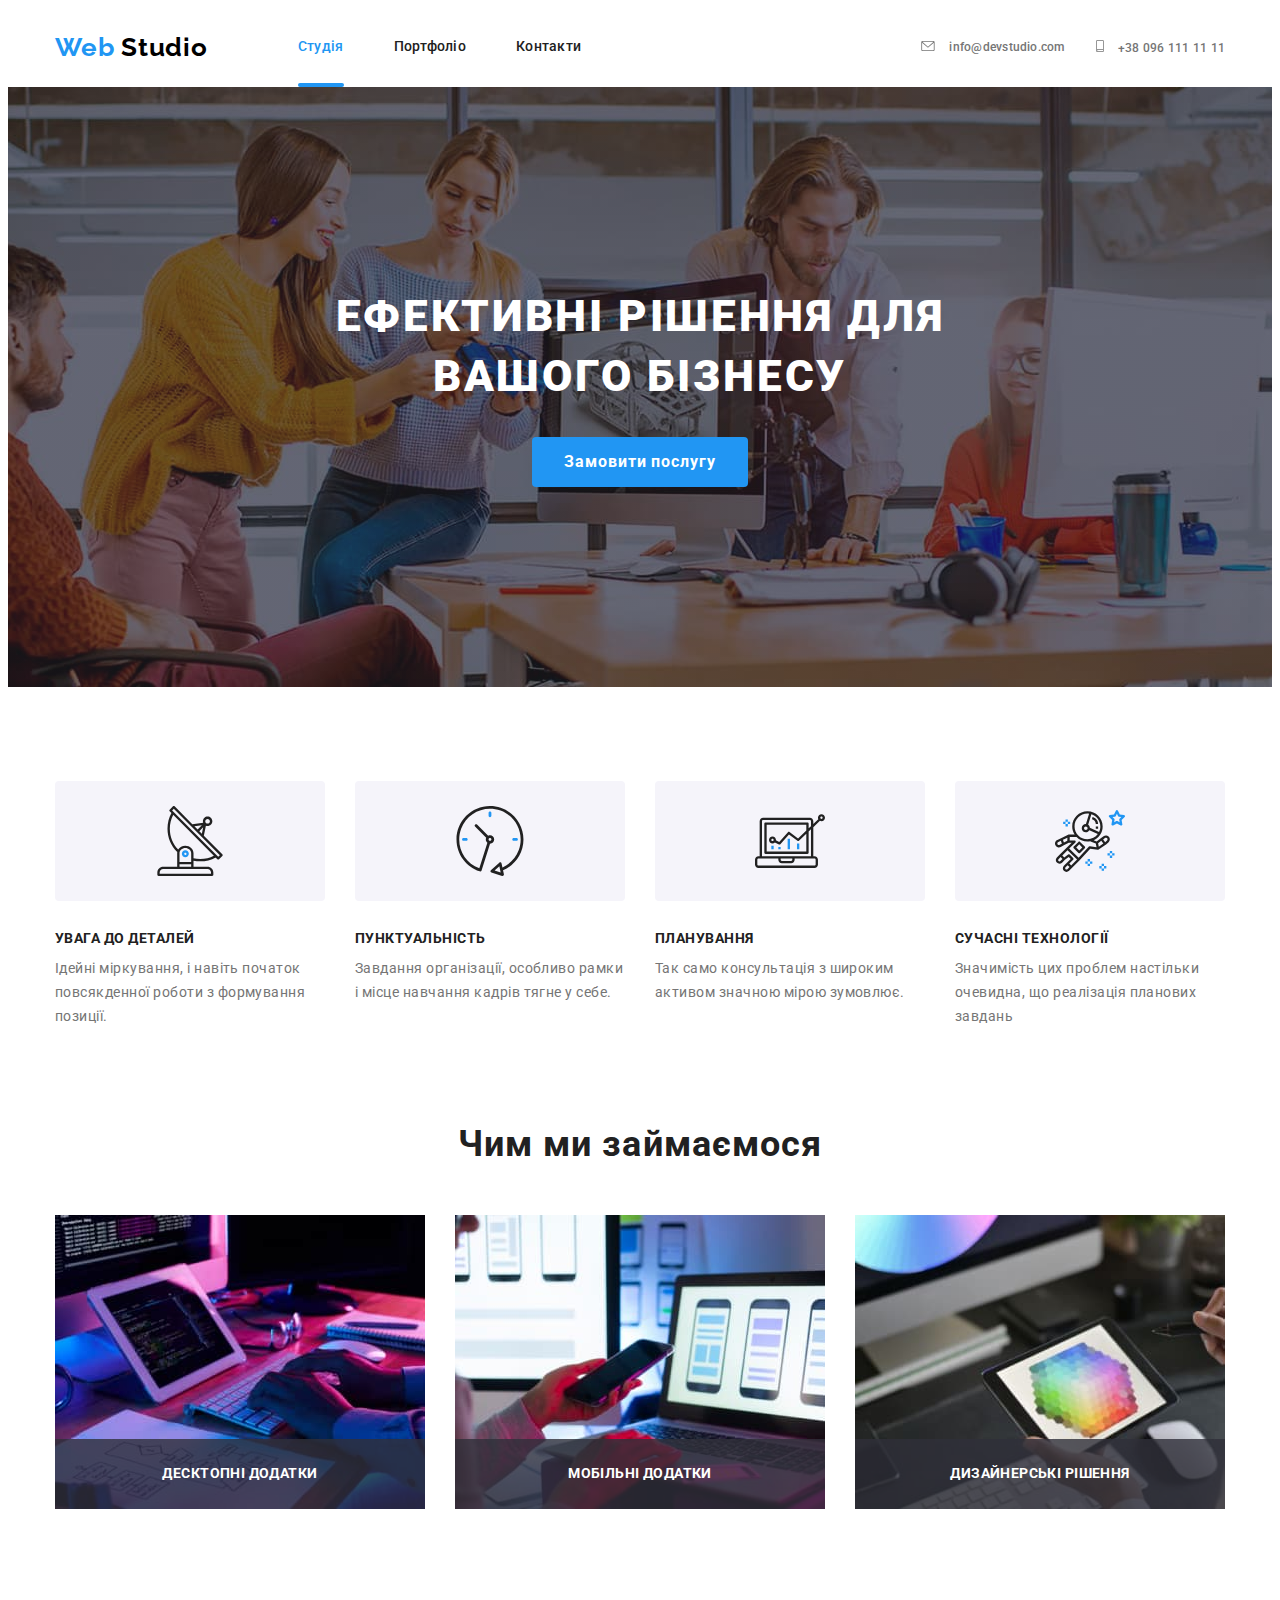
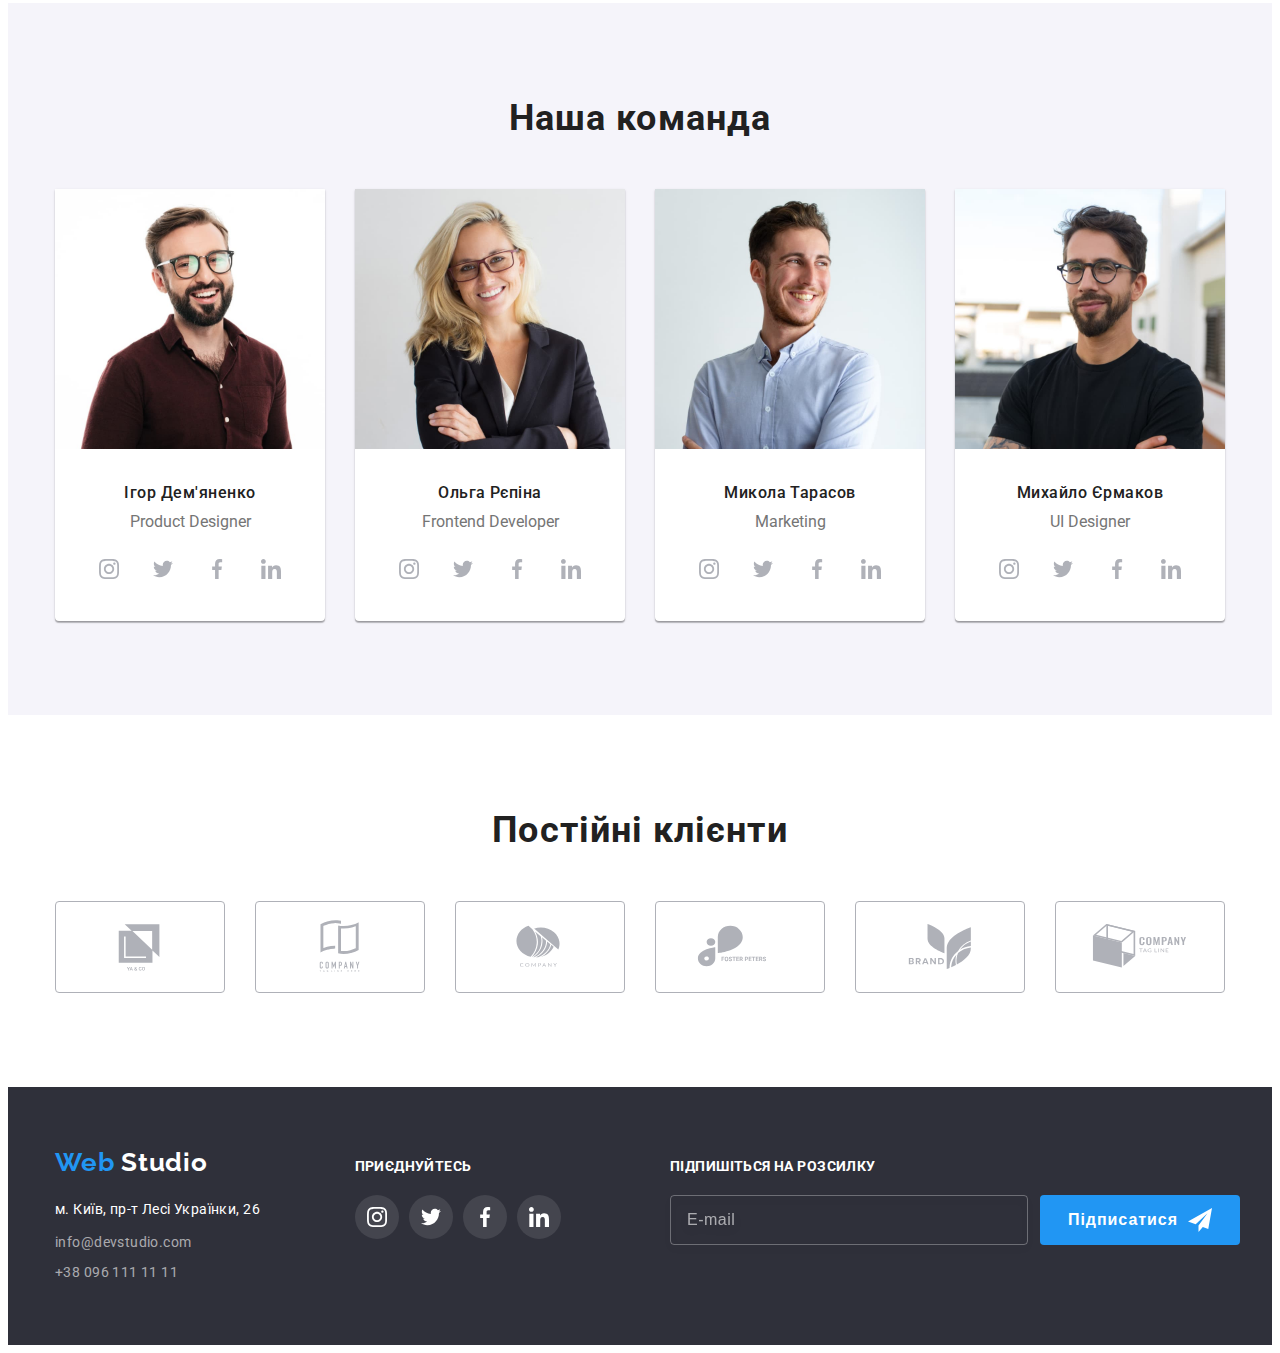
==== commit 78fd6e84: "add changes" ====
--- a/index.html
+++ b/index.html
@@ -23,6 +23,7 @@
 	<body>
 		<header class="header">
 			<div class="container header__container">
+				<div class="header-top">
 				<a href="./index.html" class="logo header__logo" lang="en">
 					<span>Web</span>
 					Studio
@@ -40,6 +41,7 @@
 						</li>
 					</ul>
 				</nav>
+				</div>
 				<ul class="contacts-list list">
 					<li class="contacts-list__item">
 						<a href="mailto:info@devstudio.com" class="contacts-list__link tel envelop">
@@ -62,11 +64,11 @@
 				<svg class="mob-open-icon" width="40" height="40"><use href="./images/sprite.svg#icon-mob-open"></use></svg>
 			</button>
 			</div>
-						<div class="mob-menu" data-menu>
+						<div class="mob-menu is-hidden" data-menu>
 				<div class="container">
 					<div class="mob-menu-wrap">
 						<button type="button" class="btn-mob-close" data-menu-close>
-							<svg class="modal-icon" width="18" height="18"><use href="./images/sprite.svg#icon-close"></use></svg>
+							<svg class="mod-close-icon" width="40" height="40"><use href="./images/sprite.svg#icon-close"></use></svg>
 						</button>
 
 						<nav class="navigation-mobile">
--- a/css/main.min.css
+++ b/css/main.min.css
@@ -1 +1 @@
-html{-webkit-box-sizing:border-box;box-sizing:border-box}*,*::before,*::after{-webkit-box-sizing:inherit;box-sizing:inherit}body{color:var(--main-title-color);font-family:"Roboto",sans-serif}.list{list-style:none;margin:0;padding-left:0}img{max-width:100%;height:auto}a{text-decoration:none}:root{--main-title-color: #212121;--main-background-color: #f5f5f5;--secondary-title-color: #757575;--secondary-background-color: #2f303a;--accent-color: #2196f3}section{padding-top:60px;padding-bottom:60px}@media screen and (min-width: 1200px){section{padding-top:94px;padding-bottom:94px}}.container{width:100%;padding-left:15px;padding-right:15px;margin-left:auto;margin-right:auto}@media screen and (min-width: 480px){.container{width:480px}}@media screen and (min-width: 768px){.container{width:768px}}@media screen and (min-width: 1200px){.container{width:1200px}}.header{background-color:#fff}.header__container{display:-webkit-box;display:-ms-flexbox;display:flex;-webkit-box-align:center;-ms-flex-align:center;align-items:center}@media screen and (min-width: 768px){.header__container{-webkit-box-pack:justify;-ms-flex-pack:justify;justify-content:space-between}}@media screen and (min-width: 1200px){.header__container{-webkit-box-pack:justify;-ms-flex-pack:justify;justify-content:space-between}}.logo{font-family:"Raleway";font-weight:700;font-size:24px;line-height:1.17;letter-spacing:.03em;text-decoration:none;color:#000}@media screen and (min-width: 768px){.logo{padding-top:26px;padding-bottom:26px}}@media screen and (min-width: 1200px){.logo{font-weight:700;font-size:26px;line-height:1.19;letter-spacing:.03em;padding-top:24px;padding-bottom:24px}}.header__logo{margin-right:93px}a>span{color:#2196f3}.navigation__list,.contacts-list.list{display:-webkit-box;display:-ms-flexbox;display:flex;font-weight:500;font-size:14px;line-height:1.14;letter-spacing:.02em}.navigation__item:not(:last-child),.contacts-list__item:not(:last-child){margin-right:50px}.navigation__list.tel,.contacts-list.tel{margin-left:auto}.navigation__link{padding-top:32px;padding-bottom:32px}.contacts-list__link{padding-top:10px;padding-bottom:10px}@media screen and (min-width: 1200px){.contacts-list__link{padding-top:32px;padding-bottom:32px}}.navigation__link,.contacts-list__link{font-family:"Roboto",sans-serif;font-style:normal;color:var(--main-title-color);text-decoration:none;-webkit-transition:color 250ms cubic-bezier(0.4, 0, 0.2, 1);transition:color 250ms cubic-bezier(0.4, 0, 0.2, 1)}.navigation__link.tel,.contacts-list__link.tel{color:var(--secondary-title-color)}.navigation__link:hover,.navigation__link:focus,.contacts-list__link:hover,.contacts-list__link:focus{color:var(--accent-color)}.navigation__link.current,.contacts-list__link.current{position:relative;color:var(--accent-color)}.navigation__link.current::after,.contacts-list__link.current::after{content:"";width:100%;height:4px;border-radius:2px;background-color:var(--accent-color);padding-left:2px;padding-right:2px;position:absolute;bottom:-1px;left:0}.contacts-list__icon{margin-right:10px;fill:currentColor}.navigation,.contacts-list.list{display:none}@media screen and (min-width: 768px){.navigation,.contacts-list.list{display:block}}@media screen and (min-width: 1200px){.navigation,.contacts-list.list{display:-webkit-box;display:-ms-flexbox;display:flex}}.mob-menu{position:fixed;background-color:#fff;z-index:1;top:0;left:0;height:100vh;width:100vw;padding-top:10px;padding-bottom:48px}@media screen and (min-width: 768px){.mob-menu{display:none}}@media screen and (min-width: 1200px){.mob-menu{display:none}}.mob-menu>.container{height:100%;display:-webkit-box;display:-ms-flexbox;display:flex;-webkit-box-orient:vertical;-webkit-box-direction:normal;-ms-flex-direction:column;flex-direction:column;-webkit-box-pack:justify;-ms-flex-pack:justify;justify-content:space-between}.btn-mob-close,.btn-mob-open{display:block;margin-left:auto;margin-bottom:30px}.btn-mob-open{margin-top:10px;margin-bottom:10px;background-color:#fff;border:none}@media screen and (min-width: 768px){.btn-mob-open{display:none}}@media screen and (min-width: 1200px){.btn-mob-open{display:none}}.navigation-mobile__link{font-weight:500;font-size:40px;line-height:1.18;letter-spacing:.02em;color:#212121}.navigation-mobile__link:hover,.navigation-mobile__link:focus{color:var(--accent-color)}.navigation-mobile__item:not(:last-child){margin-bottom:32px}.contacts-mobile__link.tel{display:block;margin-bottom:32px;font-weight:500;font-size:34px;line-height:1.18;letter-spacing:.02em;color:#2196f3}.contacts-mobile__link.mail{display:block;margin-bottom:64px;font-weight:500;font-size:24px;line-height:1.17;letter-spacing:.02em;color:#757575}.mobile-soc{display:-webkit-box;display:-ms-flexbox;display:flex;-webkit-box-pack:justify;-ms-flex-pack:justify;justify-content:space-between}.mobile-soc-item{padding-right:10px}.mobile-soc-item:not(:last-child)::after{content:"";height:100%;width:1px;border:1px solid rgba(33,33,33,.2);-webkit-transform:rotate(90deg);transform:rotate(90deg)}.mobile-soc-link{font-weight:500;font-size:18px;line-height:1.22;letter-spacing:.02em;color:#2196f3;padding-right:10px}.hero{max-width:1600px;height:400px;margin-left:auto;margin-right:auto;padding-top:118px;padding-bottom:118px;background-image:linear-gradient rgba(47,48,58,.4),url(../images/hero-mob.jpg);background-repeat:no-repeat;background-position:center;background-size:cover;background-color:var(--secondary-background-color);text-align:center}@media(min-device-pixel-ratio: 2),(-webkit-min-device-pixel-ratio: 2),(min-resolution: 192dpi),(min-resolution: 2dppx){.hero{background-image:-webkit-gradient(linear, left top, left bottom, from(rgba(47, 48, 58, 0.4))),url(../images/hero-mob-2x.jpg);background-image:linear-gradient(rgba(47, 48, 58, 0.4)),url(../images/hero-mob-2x.jpg)}}@media screen and (min-width: 768px){.hero{background-image:-webkit-gradient(linear, left top, left bottom, from(rgba(47, 48, 58, 0.4))),url(../images/hero-tab.jpg);background-image:linear-gradient(rgba(47, 48, 58, 0.4)),url(../images/hero-tab.jpg)}}@media screen and (min-width: 768px)and (min-device-pixel-ratio: 2),screen and (min-width: 768px)and (-webkit-min-device-pixel-ratio: 2),screen and (min-width: 768px)and (min-resolution: 192dpi),screen and (min-width: 768px)and (min-resolution: 2dppx){.hero{background-image:-webkit-gradient(linear, left top, left bottom, from(rgba(47, 48, 58, 0.4))),url(../images/hero-tab-2x.jpg);background-image:linear-gradient(rgba(47, 48, 58, 0.4)),url(../images/hero-tab-2x.jpg)}}@media screen and (min-width: 1200px){.hero{height:600px;padding-top:200px;padding-bottom:200px;background-image:-webkit-gradient(linear, left top, left bottom, from(rgba(47, 48, 58, 0.4))),url(../images/hero.jpg);background-image:linear-gradient(rgba(47, 48, 58, 0.4)),url(../images/hero.jpg)}}@media screen and (min-width: 1200px)and (min-device-pixel-ratio: 2),screen and (min-width: 1200px)and (-webkit-min-device-pixel-ratio: 2),screen and (min-width: 1200px)and (min-resolution: 192dpi),screen and (min-width: 1200px)and (min-resolution: 2dppx){.hero{background-image:-webkit-gradient(linear, left top, left bottom, from(rgba(47, 48, 58, 0.4))),url(../images/hero-2x.jpg);background-image:linear-gradient(rgba(47, 48, 58, 0.4)),url(../images/hero-2x.jpg)}}.hero__title{margin:0;margin-bottom:30px;font-weight:900;font-size:20px;line-height:1.62;letter-spacing:.06em;color:#fff;text-transform:uppercase}@media screen and (min-width: 480px){.hero__title{font-weight:900;font-size:26px;line-height:1.62;letter-spacing:.06em}}@media screen and (min-width: 1200px){.hero__title{font-weight:900;font-size:44px;line-height:1.36;letter-spacing:.06em}}.hero__btn{padding:10px 32px;border:none;border-radius:4px;display:inline-block;min-width:216px;text-align:center;font-family:inherit;color:#fff;background-color:#2196f3;font-weight:700;font-size:16px;line-height:1.88;letter-spacing:.06em;cursor:pointer}.features{padding-bottom:0}.feature__title,.checkbox{position:absolute;width:1px;height:1px;margin:-1px;border:0;padding:0;white-space:nowrap;-webkit-clip-path:inset(100%);clip-path:inset(100%);clip:rect(0 0 0 0);overflow:hidden}.feature__list{display:-webkit-box;display:-ms-flexbox;display:flex;-ms-flex-wrap:wrap;flex-wrap:wrap;-webkit-box-pack:justify;-ms-flex-pack:justify;justify-content:space-between;margin:0;gap:30px;letter-spacing:.03em}.feature__card{width:100%}@media screen and (min-width: 768px){.feature__card{width:calc(50% - 15px)}}@media screen and (min-width: 1200px){.feature__card{width:calc(25% - 22.5px)}}.feature__icon{width:70px;height:70px;fill:#000}.icon-wrap{display:-webkit-box;display:-ms-flexbox;display:flex;-webkit-box-pack:center;-ms-flex-pack:center;justify-content:center;-webkit-box-align:center;-ms-flex-align:center;align-items:center;height:120px;background:#f5f4fa;border-radius:4px}.feature__item{margin:0;margin-bottom:10px;margin-top:30px;font-weight:700;font-size:14px;line-height:1.14;text-transform:uppercase}.feature__text{margin:0;color:var(--secondary-title-color);font-weight:400;font-size:14px;line-height:1.71}.work{display:none}@media screen and (min-width: 1200px){.work{display:block}}.work-title{margin:0;margin-bottom:50px;text-align:center;font-weight:700;font-size:36px;line-height:1.17;letter-spacing:.03em}.work-list{display:-webkit-box;display:-ms-flexbox;display:flex;-webkit-box-pack:justify;-ms-flex-pack:justify;justify-content:space-between}.work-list>li>img{display:block}.work-top-wrap{position:relative;max-height:294px}.work-top-title{margin:0;padding-top:27px;padding-bottom:27px;position:absolute;bottom:0;width:100%;min-height:70px;background:rgba(47,48,58,.8);font-weight:700;font-size:14px;line-height:1.14;letter-spacing:.03em;text-align:center;text-transform:uppercase;color:#fff}.team{background-color:#f5f4fa}.team-title{margin:0;margin-bottom:50px;font-weight:700;font-size:36px;line-height:1.17;letter-spacing:.03em;text-align:center}.team-list{display:-webkit-box;display:-ms-flexbox;display:flex;-ms-flex-wrap:wrap;flex-wrap:wrap;-webkit-box-pack:justify;-ms-flex-pack:justify;justify-content:space-between;gap:30px}.team-list>li{width:100%;background:#fff;-webkit-box-shadow:0px 1px 3px rgba(0,0,0,.12),0px 1px 1px rgba(0,0,0,.14),0px 2px 1px rgba(0,0,0,.2);box-shadow:0px 1px 3px rgba(0,0,0,.12),0px 1px 1px rgba(0,0,0,.14),0px 2px 1px rgba(0,0,0,.2);border-radius:0px 0px 4px 4px}@media screen and (min-width: 768px){.team-list>li{width:calc(50% - 15px)}}@media screen and (min-width: 1200px){.team-list>li{width:calc(25% - 22.5px)}}.team-list>li>img{display:block}.photo-description{padding-top:30px;padding-bottom:30px}.team-item{margin:0;margin-bottom:10px;font-weight:500;font-size:16px;line-height:1.19;letter-spacing:.03em;text-align:center}.team-text{margin:0;margin-bottom:16px;font-weight:400;color:var(--secondary-title-color);text-align:center}.team-soc,.footer-soc{display:-webkit-box;display:-ms-flexbox;display:flex;-webkit-box-pack:center;-ms-flex-pack:center;justify-content:center;gap:10px}.team-soc-link{display:-webkit-box;display:-ms-flexbox;display:flex;-webkit-box-align:center;-ms-flex-align:center;align-items:center;-webkit-box-pack:center;-ms-flex-pack:center;justify-content:center;width:44px;height:44px;border-radius:50%;-webkit-transition:background-color 250ms cubic-bezier(0.4, 0, 0.2, 1);transition:background-color 250ms cubic-bezier(0.4, 0, 0.2, 1)}.team-soc-link:hover,.team-soc-link:focus{background-color:var(--accent-color)}.team-soc-icon{fill:#afb1b8;-webkit-transition:fill 250ms cubic-bezier(0.4, 0, 0.2, 1);transition:fill 250ms cubic-bezier(0.4, 0, 0.2, 1)}.team-soc-link:hover .team-soc-icon,.team-soc-link:focus .team-soc-icon{fill:#fff}.klients-title{margin:0;margin-bottom:50px;font-weight:700;font-size:36px;line-height:1.17;text-align:center}.klient-logo{display:-webkit-box;display:-ms-flexbox;display:flex;-webkit-box-align:center;-ms-flex-align:center;align-items:center;-webkit-box-pack:center;-ms-flex-pack:center;justify-content:center;-ms-flex-wrap:wrap;flex-wrap:wrap;gap:30px}.klient-logo-item{display:block;width:calc(100% - 30px)/2}.klient-logo-link{display:-webkit-box;display:-ms-flexbox;display:flex;-webkit-box-align:center;-ms-flex-align:center;align-items:center;-webkit-box-pack:center;-ms-flex-pack:center;justify-content:center;width:130px;height:92px;border:1px solid #afb1b8;border-radius:4px;-webkit-transition:border 250ms cubic-bezier(0.4, 0, 0.2, 1),fill 250ms cubic-bezier(0.4, 0, 0.2, 1);transition:border 250ms cubic-bezier(0.4, 0, 0.2, 1),fill 250ms cubic-bezier(0.4, 0, 0.2, 1)}@media screen and (min-width: 480px){.klient-logo-link{width:210px}}@media screen and (min-width: 768px){.klient-logo-link{width:226px}}@media screen and (min-width: 1200px){.klient-logo-link{width:170px}}.klient-logo-link:hover,.klient-logo-link:focus{border:1px solid var(--accent-color)}.klient-logo-icon{fill:#afb1b8}.klient-logo-link:hover .klient-logo-icon,.klient-logo-link:focus .klient-logo-icon{fill:var(--accent-color)}.footer{padding-top:60px;padding-bottom:60px;background-color:var(--secondary-background-color);font-weight:400;font-size:14px;line-height:1.71;letter-spacing:.03em}.footer>.container{display:-webkit-box;display:-ms-flexbox;display:flex;-webkit-box-pack:center;-ms-flex-pack:center;justify-content:center;-webkit-box-align:center;-ms-flex-align:center;align-items:center;-ms-flex-wrap:wrap;flex-wrap:wrap;-webkit-box-orient:vertical;-webkit-box-direction:normal;-ms-flex-direction:column;flex-direction:column}@media screen and (min-width: 768px){.footer>.container{-webkit-box-orient:horizontal;-webkit-box-direction:normal;-ms-flex-direction:row;flex-direction:row;-ms-flex-pack:distribute;justify-content:space-around}}@media screen and (min-width: 1200px){.footer>.container{-webkit-box-orient:horizontal;-webkit-box-direction:normal;-ms-flex-direction:row;flex-direction:row;-webkit-box-align:baseline;-ms-flex-align:baseline;align-items:baseline;-webkit-box-pack:justify;-ms-flex-pack:justify;justify-content:space-between}}.footer-container{-webkit-box-pack:start;-ms-flex-pack:start;justify-content:start;max-width:250px;margin-right:0;margin-left:0;margin-bottom:60px}.footer-title{margin-top:0;margin-bottom:20px;text-align:center;font-weight:700;font-size:14px;line-height:1.14;letter-spacing:.03em;text-transform:uppercase;color:#fff}@media screen and (min-width: 1200px){.footer-title{text-align:start}}.footer-logo{display:block;margin-bottom:20px;text-align:center;color:#fff}@media screen and (min-width: 1200px){.footer-logo{text-align:start}}.adress{font-style:normal;color:#fff;text-decoration:none;-webkit-transition:color 250ms cubic-bezier(0.4, 0, 0.2, 1);transition:color 250ms cubic-bezier(0.4, 0, 0.2, 1);display:block;margin-bottom:9px;text-align:center}@media screen and (min-width: 1200px){.adress{text-align:start}}.adress:hover,.adress:focus{color:var(--accent-color)}.footer-list{color:rgba(255,255,255,.6)}.footer-list li{text-align:center}@media screen and (min-width: 1200px){.footer-list li{text-align:start}}.footer-list>li:not(:nth-last-child(-n+1)){margin-bottom:6px}.footer-item{font-family:inherit;font-style:normal;color:rgba(255,255,255,.6);text-decoration:none;-webkit-transition:color 250ms cubic-bezier(0.4, 0, 0.2, 1);transition:color 250ms cubic-bezier(0.4, 0, 0.2, 1)}.footer-item:hover,.footer-item:focus{color:var(--accent-color)}.footer-soc-link{display:-webkit-box;display:-ms-flexbox;display:flex;-webkit-box-align:center;-ms-flex-align:center;align-items:center;-webkit-box-pack:center;-ms-flex-pack:center;justify-content:center;width:44px;height:44px;border-radius:50%;-webkit-transition:background-color 250ms cubic-bezier(0.4, 0, 0.2, 1);transition:background-color 250ms cubic-bezier(0.4, 0, 0.2, 1);background-color:rgba(255,255,255,.1)}.footer-soc-link:hover,.footer-soc-link:focus{background-color:var(--accent-color)}.subscription-field{width:100%}@media screen and (min-width: 1200px){.subscription-field{width:570px}}.footer-soc-icon{fill:#fff;-webkit-transition:fill 250ms cubic-bezier(0.4, 0, 0.2, 1);transition:fill 250ms cubic-bezier(0.4, 0, 0.2, 1)}@media screen and (min-width: 1200px){.subscription.container{margin:0;width:570px}}.subscription-title{margin:0;margin-bottom:20px;text-align:center;font-weight:700;font-size:14px;line-height:1.14;letter-spacing:.03em;text-transform:uppercase;color:#fff}@media screen and (min-width: 1200px){.subscription-title{text-align:start}}.subscription-wrap{display:-webkit-box;display:-ms-flexbox;display:flex;-webkit-box-orient:vertical;-webkit-box-direction:normal;-ms-flex-direction:column;flex-direction:column;-webkit-box-pack:center;-ms-flex-pack:center;justify-content:center;-webkit-box-align:center;-ms-flex-align:center;align-items:center}@media screen and (min-width: 1200px){.subscription-wrap{-webkit-box-orient:horizontal;-webkit-box-direction:normal;-ms-flex-direction:row;flex-direction:row}}.subscription-input{margin-right:0;margin-bottom:20px;width:100%;height:50px;padding:15px 16px;border:1px solid rgba(255,255,255,.3);-webkit-filter:drop-shadow(0px 4px 4px rgba(0, 0, 0, 0.15));filter:drop-shadow(0px 4px 4px rgba(0, 0, 0, 0.15));border-radius:4px;background-color:rgba(0,0,0,0);cursor:pointer}@media screen and (min-width: 480px){.subscription-input{width:450px}}@media screen and (min-width: 1200px){.subscription-input{width:358px;margin-right:12px;margin-bottom:0}}.subscription-input::-webkit-input-placeholder{font-weight:400;font-size:16px;line-height:1.25;letter-spacing:.03em;color:rgba(255,255,255,.6)}.subscription-input::-moz-placeholder{font-weight:400;font-size:16px;line-height:1.25;letter-spacing:.03em;color:rgba(255,255,255,.6)}.subscription-input:-ms-input-placeholder{font-weight:400;font-size:16px;line-height:1.25;letter-spacing:.03em;color:rgba(255,255,255,.6)}.subscription-input::-ms-input-placeholder{font-weight:400;font-size:16px;line-height:1.25;letter-spacing:.03em;color:rgba(255,255,255,.6)}.subscription-input::placeholder{font-weight:400;font-size:16px;line-height:1.25;letter-spacing:.03em;color:rgba(255,255,255,.6)}.subscription-submit{margin:0;display:-webkit-box;display:-ms-flexbox;display:flex;-webkit-box-align:center;-ms-flex-align:center;align-items:center;-webkit-box-pack:center;-ms-flex-pack:center;justify-content:center;gap:10px;width:200px;height:50px;font-weight:700;font-size:16px;line-height:1.88;letter-spacing:.06em;background-color:var(--accent-color);color:#fff;border-radius:4px;border:none;cursor:pointer}.portfolio{background-color:#fff;font-family:"Roboto",sans-serif;border-bottom:1px solid #ececec}.portfolio>h1{position:absolute;width:1px;height:1px;margin:-1px;border:0;padding:0;white-space:nowrap;-webkit-clip-path:inset(100%);clip-path:inset(100%);clip:rect(0 0 0 0);overflow:hidden}.header--bordered{border-bottom:1px solid #ececec}.portfolio-list{display:-webkit-box;display:-ms-flexbox;display:flex;-webkit-box-pack:start;-ms-flex-pack:start;justify-content:start;-ms-flex-wrap:wrap;flex-wrap:wrap;color:inherit;text-decoration:none}.portfolio-list:not(:last-child){margin-bottom:50px}li.gallery{width:100%}li.gallery:not(:nth-last-child(-n+1)){margin-bottom:30px}@media screen and (min-width: 768px){li.gallery{width:calc(50% - 15px)}li.gallery:not(:nth-child(2n)){margin-right:30px}li.gallery:not(:nth-last-child(-n+1)){margin-bottom:30px}}@media screen and (min-width: 1200px){li.gallery{width:calc(33.3333333333% - 20px)}li.gallery:not(:nth-child(3n)){margin-right:30px}li.gallery:not(:nth-last-child(-n+3)){margin-bottom:30px}}.portfolio-btn{padding:6px 22px;border:rgba(0,0,0,0);font-family:inherit;font-weight:500;font-size:16px;line-height:1.62;letter-spacing:.03em;text-align:center;text-decoration:none;text-transform:capitalize;cursor:pointer;background-color:#f5f4fa;border-radius:4px}button{-webkit-transition:color 250ms cubic-bezier(0.4, 0, 0.2, 1),background-color 250ms cubic-bezier(0.4, 0, 0.2, 1),-webkit-box-shadow 250ms cubic-bezier(0.4, 0, 0.2, 1);transition:color 250ms cubic-bezier(0.4, 0, 0.2, 1),background-color 250ms cubic-bezier(0.4, 0, 0.2, 1),-webkit-box-shadow 250ms cubic-bezier(0.4, 0, 0.2, 1);transition:color 250ms cubic-bezier(0.4, 0, 0.2, 1),background-color 250ms cubic-bezier(0.4, 0, 0.2, 1),box-shadow 250ms cubic-bezier(0.4, 0, 0.2, 1);transition:color 250ms cubic-bezier(0.4, 0, 0.2, 1),background-color 250ms cubic-bezier(0.4, 0, 0.2, 1),box-shadow 250ms cubic-bezier(0.4, 0, 0.2, 1),-webkit-box-shadow 250ms cubic-bezier(0.4, 0, 0.2, 1)}button:hover,button:focus{color:var(--main-background-color);background-color:var(--accent-color);-webkit-box-shadow:0px 3px 1px rgba(0,0,0,.1),0px 1px 2px rgba(0,0,0,.08),0px 2px 2px rgba(0,0,0,.12);box-shadow:0px 3px 1px rgba(0,0,0,.1),0px 1px 2px rgba(0,0,0,.08),0px 2px 2px rgba(0,0,0,.12)}li.list-btn:not(:nth-last-child(-n+1)){margin-right:8px}.portfolio-title{width:370px;margin:0;margin-bottom:4px;font-weight:700;font-size:18px;line-height:2;letter-spacing:.06em}.gallery-link{display:block;text-decoration:none;color:inherit;-webkit-transition:-webkit-box-shadow 250ms cubic-bezier(0.4, 0, 0.2, 1);transition:-webkit-box-shadow 250ms cubic-bezier(0.4, 0, 0.2, 1);transition:box-shadow 250ms cubic-bezier(0.4, 0, 0.2, 1);transition:box-shadow 250ms cubic-bezier(0.4, 0, 0.2, 1), -webkit-box-shadow 250ms cubic-bezier(0.4, 0, 0.2, 1)}.gallery-link:hover,.gallery-link:focus{-webkit-box-shadow:0px 1px 1px rgba(0,0,0,.12),0px 4px 4px rgba(0,0,0,.06),1px 4px 6px rgba(0,0,0,.16);box-shadow:0px 1px 1px rgba(0,0,0,.12),0px 4px 4px rgba(0,0,0,.06),1px 4px 6px rgba(0,0,0,.16)}.portfolio-top-wrap{position:relative;overflow:hidden}.portfolio-top-text{position:absolute;top:0;left:0;height:100%;margin:0;padding-top:63px;padding-bottom:63px;padding-right:10px;padding-left:38px;font-weight:400;font-size:18px;line-height:1.56;letter-spacing:.03em;color:#fff;background:rgba(33,150,243,.9);overflow:auto;-webkit-transform:translateY(100%);transform:translateY(100%);-webkit-transition:-webkit-transform 250ms cubic-bezier(0.4, 0, 0.2, 1);transition:-webkit-transform 250ms cubic-bezier(0.4, 0, 0.2, 1);transition:transform 250ms cubic-bezier(0.4, 0, 0.2, 1);transition:transform 250ms cubic-bezier(0.4, 0, 0.2, 1), -webkit-transform 250ms cubic-bezier(0.4, 0, 0.2, 1)}.gallery:hover .portfolio-top-text{-webkit-transform:translateY(0);transform:translateY(0)}.gallery-description{padding-left:24px;padding-right:24px;padding-top:20px;padding-bottom:20px;border-right:1px solid #eee;border-left:1px solid #eee;border-bottom:1px solid #eee}.portfolio-link{text-decoration:none;color:inherit}.portfolio-filtr{width:370px;margin:0;padding-top:0;font-weight:400;font-size:16px;line-height:1.88;letter-spacing:.03em;color:#757575}.backdrop{position:fixed;top:0;width:100%;height:100%;background-color:rgba(0,0,0,.2);-webkit-transition:opacity 250ms cubic-bezier(0.4, 0, 0.2, 1),visibility 250ms cubic-bezier(0.4, 0, 0.2, 1);transition:opacity 250ms cubic-bezier(0.4, 0, 0.2, 1),visibility 250ms cubic-bezier(0.4, 0, 0.2, 1)}.modal{position:absolute;width:528px;height:581px;left:50%;top:50%;-webkit-transform:translate(-50%, -50%);transform:translate(-50%, -50%);background:#fff;-webkit-box-shadow:0px 1px 3px rgba(0,0,0,.12),0px 1px 1px rgba(0,0,0,.14),0px 2px 1px rgba(0,0,0,.2);box-shadow:0px 1px 3px rgba(0,0,0,.12),0px 1px 1px rgba(0,0,0,.14),0px 2px 1px rgba(0,0,0,.2);border-radius:4px}.modal-icon{fill:#000;-webkit-transition:fill 250ms cubic-bezier(0.4, 0, 0.2, 1);transition:fill 250ms cubic-bezier(0.4, 0, 0.2, 1)}.btn-modal:hover .modal-icon,.btn-modal:focus .modal-icon{fill:var(--accent-color)}button.btn-modal{display:-webkit-box;display:-ms-flexbox;display:flex;-webkit-box-pack:center;-ms-flex-pack:center;justify-content:center;-webkit-box-align:center;-ms-flex-align:center;align-items:center;position:absolute;top:8px;right:8px;width:30px;height:30px;background:#fff;border:1px solid rgba(0,0,0,.1);border-radius:50%;-webkit-box-shadow:none;box-shadow:none;fill:#2196f3;cursor:pointer}.is-hidden{opacity:0;visibility:hidden;pointer-events:none}.modal-title{margin:0;margin-bottom:30px;font-weight:700;font-size:20px;line-height:1.15;letter-spacing:.03em;text-align:center;color:#212121}.modal-field{display:-webkit-box;display:-ms-flexbox;display:flex;-webkit-box-orient:vertical;-webkit-box-direction:normal;-ms-flex-direction:column;flex-direction:column;width:528px;height:581px;margin-left:auto;margin-right:auto;padding:40px}.form-field input{width:100%;height:40px;padding-left:40px;border:1px solid rgba(33,33,33,.2);border-radius:4px;cursor:pointer;-webkit-transition:border 250ms cubic-bezier(0.4, 0, 0.2, 1);transition:border 250ms cubic-bezier(0.4, 0, 0.2, 1)}.form-field input:hover,.form-field input:focus{border:1px solid #2196f3}.form-field input:focus-visible{outline:none}.form-field{margin-bottom:28px;display:-webkit-box;display:-ms-flexbox;display:flex;-webkit-box-orient:vertical;-webkit-box-direction:normal;-ms-flex-direction:column;flex-direction:column;position:relative}.form-field label{position:absolute;left:0;top:-4px;-webkit-transform:translateY(-100%);transform:translateY(-100%);margin-bottom:4px;font-weight:400;font-size:12px;line-height:1.17;letter-spacing:.01em;color:#757575}textarea{resize:none;padding:20px 16px 12px 16px;width:100%;height:120px;border:1px solid rgba(33,33,33,.2);border-radius:4px;cursor:pointer;-webkit-transition:border 250ms cubic-bezier(0.4, 0, 0.2, 1);transition:border 250ms cubic-bezier(0.4, 0, 0.2, 1)}textarea:focus,textarea:hover{border:1px solid #2196f3}textarea:focus-visible{outline:none}textarea::-webkit-input-placeholder{font-weight:400;font-size:12px;line-height:1.17;letter-spacing:.01em;color:rgba(117,117,117,.5)}textarea::-moz-placeholder{font-weight:400;font-size:12px;line-height:1.17;letter-spacing:.01em;color:rgba(117,117,117,.5)}textarea:-ms-input-placeholder{font-weight:400;font-size:12px;line-height:1.17;letter-spacing:.01em;color:rgba(117,117,117,.5)}textarea::-ms-input-placeholder{font-weight:400;font-size:12px;line-height:1.17;letter-spacing:.01em;color:rgba(117,117,117,.5)}textarea::placeholder{font-weight:400;font-size:12px;line-height:1.17;letter-spacing:.01em;color:rgba(117,117,117,.5)}.modal-checkbox{margin-bottom:30px;position:relative}.modal-checkbox label{display:-webkit-box;display:-ms-flexbox;display:flex;-webkit-box-align:center;-ms-flex-align:center;align-items:center;-webkit-box-pack:center;-ms-flex-pack:center;justify-content:center;padding-left:20px;font-weight:400;font-size:14px;line-height:1.71;letter-spacing:.03em;color:#757575;cursor:pointer}.modal-checkbox a{display:-webkit-box;display:-ms-flexbox;display:flex;-webkit-box-align:center;-ms-flex-align:center;align-items:center;-webkit-box-pack:center;-ms-flex-pack:center;justify-content:center;margin-left:4px;color:#2196f3}.chekbox-text{margin-left:20px}.check-icon{fill:#fff}.check-box{display:-webkit-box;display:-ms-flexbox;display:flex;-webkit-box-align:center;-ms-flex-align:center;align-items:center;-webkit-box-pack:center;-ms-flex-pack:center;justify-content:center;position:absolute;left:20px;top:5px;width:16px;height:15px;background:#fff;border:2px solid #000;border-radius:2px;cursor:pointer;-webkit-transition:background 250ms cubic-bezier(0.4, 0, 0.2, 1);transition:background 250ms cubic-bezier(0.4, 0, 0.2, 1);-webkit-transition:border 250ms cubic-bezier(0.4, 0, 0.2, 1);transition:border 250ms cubic-bezier(0.4, 0, 0.2, 1)}.checkbox:checked+.check-box{background:var(--accent-color);border:none}.checkbox{position:absolute;width:1px;height:1px;margin:-1px;border:0;padding:0;white-space:nowrap;-webkit-clip-path:inset(100%);clip-path:inset(100%);clip:rect(0 0 0 0);overflow:hidden}.modal-submit{margin-left:auto;margin-right:auto;padding:10px 52px;width:200px;height:50px;background:#2196f3;-webkit-box-shadow:0px 4px 4px rgba(0,0,0,.15);box-shadow:0px 4px 4px rgba(0,0,0,.15);border-radius:4px;border:none;font-weight:700;font-size:16px;line-height:1.88;letter-spacing:.06em;color:#fff;cursor:pointer}.form-icon{position:absolute;height:18px;top:50%;left:12px;-webkit-transform:translateY(-50%);transform:translateY(-50%);-webkit-transition:fill 250ms cubic-bezier(0.4, 0, 0.2, 1);transition:fill 250ms cubic-bezier(0.4, 0, 0.2, 1)}.form-field input:hover+.form-icon,.form-field input:focus+.form-icon{fill:var(--accent-color)}/*# sourceMappingURL=main.min.css.map */+html{-webkit-box-sizing:border-box;box-sizing:border-box}*,*::before,*::after{-webkit-box-sizing:inherit;box-sizing:inherit}body{color:var(--main-title-color);font-family:"Roboto",sans-serif}.list{list-style:none;margin:0;padding-left:0}img{max-width:100%;height:auto}a{text-decoration:none}:root{--main-title-color: #212121;--main-background-color: #f5f5f5;--secondary-title-color: #757575;--secondary-background-color: #2f303a;--accent-color: #2196f3}section{padding-top:60px;padding-bottom:60px}@media screen and (min-width: 1200px){section{padding-top:94px;padding-bottom:94px}}.container{width:100%;padding-left:15px;padding-right:15px;margin-left:auto;margin-right:auto}@media screen and (min-width: 480px){.container{width:480px}}@media screen and (min-width: 768px){.container{width:768px}}@media screen and (min-width: 1200px){.container{width:1200px}}.header{background-color:#fff}.header__container{display:-webkit-box;display:-ms-flexbox;display:flex;-webkit-box-align:center;-ms-flex-align:center;align-items:center}@media screen and (min-width: 768px){.header__container{-webkit-box-pack:justify;-ms-flex-pack:justify;justify-content:space-between}}@media screen and (min-width: 1200px){.header__container{-webkit-box-pack:justify;-ms-flex-pack:justify;justify-content:space-between}}.header-top{display:-webkit-box;display:-ms-flexbox;display:flex;-webkit-box-align:center;-ms-flex-align:center;align-items:center}.logo{font-family:"Raleway";font-weight:700;font-size:24px;line-height:1.17;letter-spacing:.03em;text-decoration:none;color:#000}@media screen and (min-width: 768px){.logo{padding-top:26px;padding-bottom:26px}}@media screen and (min-width: 1200px){.logo{font-weight:700;font-size:26px;line-height:1.19;letter-spacing:.03em;padding-top:24px;padding-bottom:24px}}@media screen and (min-width: 768px){.header__logo{margin-right:80px}}@media screen and (min-width: 1200px){.header__logo{margin-right:90px}}a>span{color:#2196f3}.contacts-list.list{display:-webkit-box;display:-ms-flexbox;display:flex;font-weight:500;font-size:12px;line-height:1.17;letter-spacing:.02em}.navigation__list{margin-right:90px;display:-webkit-box;display:-ms-flexbox;display:flex;font-weight:500;font-size:14px;line-height:1.14;letter-spacing:.02em}.navigation__item:not(:last-child){margin-right:50px}.contacts-list__item:not(:last-child){margin-right:50px}@media screen and (min-width: 768px){.contacts-list__item:not(:last-child){margin-right:0}}@media screen and (min-width: 1200px){.contacts-list__item:not(:last-child){margin-right:30px}}.navigation__list.tel,.contacts-list.tel{margin-left:auto}.navigation__link{padding-top:32px;padding-bottom:32px}.contacts-list__link{padding-top:10px;padding-bottom:10px}@media screen and (min-width: 1200px){.contacts-list__link{padding-top:32px;padding-bottom:32px}}.navigation__link,.contacts-list__link{font-family:"Roboto",sans-serif;font-style:normal;color:var(--main-title-color);text-decoration:none;-webkit-transition:color 250ms cubic-bezier(0.4, 0, 0.2, 1);transition:color 250ms cubic-bezier(0.4, 0, 0.2, 1)}.navigation__link.tel,.contacts-list__link.tel{color:var(--secondary-title-color)}.navigation__link:hover,.navigation__link:focus,.contacts-list__link:hover,.contacts-list__link:focus{color:var(--accent-color)}.navigation__link.current,.contacts-list__link.current{position:relative;color:var(--accent-color)}.navigation__link.current::after,.contacts-list__link.current::after{content:"";width:100%;height:4px;border-radius:2px;background-color:var(--accent-color);padding-left:2px;padding-right:2px;position:absolute;bottom:-1px;left:0}.contacts-list__icon{fill:currentColor}@media screen and (min-width: 768px){.contacts-list__icon{margin-right:8px}}@media screen and (min-width: 1200px){.contacts-list__icon{margin-right:10px}}.navigation,.contacts-list.list{display:none}@media screen and (min-width: 768px){.navigation,.contacts-list.list{display:block}}@media screen and (min-width: 1200px){.navigation,.contacts-list.list{display:-webkit-box;display:-ms-flexbox;display:flex}}.mob-menu{position:fixed;background-color:#fff;z-index:1;top:0;left:0;height:100vh;width:100vw;padding-top:10px;padding-bottom:48px}@media screen and (min-width: 768px){.mob-menu{display:none}}@media screen and (min-width: 1200px){.mob-menu{display:none}}.mob-menu>.container{height:100%;display:-webkit-box;display:-ms-flexbox;display:flex;-webkit-box-orient:vertical;-webkit-box-direction:normal;-ms-flex-direction:column;flex-direction:column;-webkit-box-pack:justify;-ms-flex-pack:justify;justify-content:space-between}.btn-mob-close,.btn-mob-open{display:block;margin-left:auto;margin-bottom:30px;background-color:#fff;border:none}.mob-close-icon{fill:#000;-webkit-transition:fill 250ms cubic-bezier(0.4, 0, 0.2, 1);transition:fill 250ms cubic-bezier(0.4, 0, 0.2, 1)}.btn-mob-close:hover .mob-close-icon,.btn-mob-close:focus .mob-close-icon{fill:var(--accent-color)}.btn-mob-open{margin-top:10px;margin-bottom:10px}@media screen and (min-width: 768px){.btn-mob-open{display:none}}@media screen and (min-width: 1200px){.btn-mob-open{display:none}}.navigation-mobile__link{font-weight:500;font-size:40px;line-height:1.18;letter-spacing:.02em;color:#212121}.navigation-mobile__link:hover,.navigation-mobile__link:focus{color:var(--accent-color)}.navigation-mobile__item:not(:last-child){margin-bottom:32px}.contacts-mobile__link.tel{display:block;margin-bottom:32px;font-weight:500;font-size:34px;line-height:1.18;letter-spacing:.02em;color:#2196f3}.contacts-mobile__link.mail{display:block;margin-bottom:64px;font-weight:500;font-size:24px;line-height:1.17;letter-spacing:.02em;color:#757575}.mobile-soc{display:-webkit-box;display:-ms-flexbox;display:flex;-webkit-box-pack:justify;-ms-flex-pack:justify;justify-content:space-between}.mobile-soc-item{padding-right:10px}.mobile-soc-item:not(:last-child)::after{content:"";height:100%;width:1px;border:1px solid rgba(33,33,33,.2);-webkit-transform:rotate(90deg);transform:rotate(90deg)}.mobile-soc-link{font-weight:500;font-size:18px;line-height:1.22;letter-spacing:.02em;color:#2196f3;padding-right:10px}.hero{max-width:1600px;height:400px;margin-left:auto;margin-right:auto;padding-top:118px;padding-bottom:118px;background-image:linear-gradient rgba(47,48,58,.4),url(../images/hero-mob.jpg);background-repeat:no-repeat;background-position:center;background-size:cover;background-color:var(--secondary-background-color);text-align:center}@media(min-device-pixel-ratio: 2),(-webkit-min-device-pixel-ratio: 2),(min-resolution: 192dpi),(min-resolution: 2dppx){.hero{background-image:-webkit-gradient(linear, left top, left bottom, from(rgba(47, 48, 58, 0.4))),url(../images/hero-mob-2x.jpg);background-image:linear-gradient(rgba(47, 48, 58, 0.4)),url(../images/hero-mob-2x.jpg)}}@media screen and (min-width: 768px){.hero{background-image:-webkit-gradient(linear, left top, left bottom, from(rgba(47, 48, 58, 0.4))),url(../images/hero-tab.jpg);background-image:linear-gradient(rgba(47, 48, 58, 0.4)),url(../images/hero-tab.jpg)}}@media screen and (min-width: 768px)and (min-device-pixel-ratio: 2),screen and (min-width: 768px)and (-webkit-min-device-pixel-ratio: 2),screen and (min-width: 768px)and (min-resolution: 192dpi),screen and (min-width: 768px)and (min-resolution: 2dppx){.hero{background-image:-webkit-gradient(linear, left top, left bottom, from(rgba(47, 48, 58, 0.4))),url(../images/hero-tab-2x.jpg);background-image:linear-gradient(rgba(47, 48, 58, 0.4)),url(../images/hero-tab-2x.jpg)}}@media screen and (min-width: 1200px){.hero{height:600px;padding-top:200px;padding-bottom:200px;background-image:-webkit-gradient(linear, left top, left bottom, from(rgba(47, 48, 58, 0.4))),url(../images/hero.jpg);background-image:linear-gradient(rgba(47, 48, 58, 0.4)),url(../images/hero.jpg)}}@media screen and (min-width: 1200px)and (min-device-pixel-ratio: 2),screen and (min-width: 1200px)and (-webkit-min-device-pixel-ratio: 2),screen and (min-width: 1200px)and (min-resolution: 192dpi),screen and (min-width: 1200px)and (min-resolution: 2dppx){.hero{background-image:-webkit-gradient(linear, left top, left bottom, from(rgba(47, 48, 58, 0.4))),url(../images/hero-2x.jpg);background-image:linear-gradient(rgba(47, 48, 58, 0.4)),url(../images/hero-2x.jpg)}}.hero__title{margin:0;margin-bottom:30px;font-weight:900;font-size:20px;line-height:1.62;letter-spacing:.06em;color:#fff;text-transform:uppercase}@media screen and (min-width: 480px){.hero__title{font-weight:900;font-size:26px;line-height:1.62;letter-spacing:.06em}}@media screen and (min-width: 1200px){.hero__title{font-weight:900;font-size:44px;line-height:1.36;letter-spacing:.06em}}.hero__btn{padding:10px 32px;border:none;border-radius:4px;display:inline-block;min-width:216px;text-align:center;font-family:inherit;color:#fff;background-color:#2196f3;font-weight:700;font-size:16px;line-height:1.88;letter-spacing:.06em;cursor:pointer}.features{padding-bottom:0}.feature__title,.checkbox{position:absolute;width:1px;height:1px;margin:-1px;border:0;padding:0;white-space:nowrap;-webkit-clip-path:inset(100%);clip-path:inset(100%);clip:rect(0 0 0 0);overflow:hidden}.feature__list{display:-webkit-box;display:-ms-flexbox;display:flex;-ms-flex-wrap:wrap;flex-wrap:wrap;-webkit-box-pack:justify;-ms-flex-pack:justify;justify-content:space-between;margin:0;gap:30px;letter-spacing:.03em}.feature__card{width:100%}@media screen and (min-width: 768px){.feature__card{width:calc(50% - 15px)}}@media screen and (min-width: 1200px){.feature__card{width:calc(25% - 22.5px)}}.feature__icon{width:70px;height:70px;fill:#000}.icon-wrap{display:-webkit-box;display:-ms-flexbox;display:flex;-webkit-box-pack:center;-ms-flex-pack:center;justify-content:center;-webkit-box-align:center;-ms-flex-align:center;align-items:center;height:120px;background:#f5f4fa;border-radius:4px}.feature__item{margin:0;margin-bottom:10px;margin-top:30px;text-align:center;font-weight:700;font-size:14px;line-height:1.14;text-transform:uppercase}@media screen and (min-width: 768px){.feature__item{text-align:start}}.feature__text{margin:0;color:var(--secondary-title-color);font-weight:400;font-size:14px;line-height:1.71}.work{display:none}@media screen and (min-width: 1200px){.work{display:block}}.work-title{margin:0;margin-bottom:50px;text-align:center;font-weight:700;font-size:36px;line-height:1.17;letter-spacing:.03em}.work-list{display:-webkit-box;display:-ms-flexbox;display:flex;-webkit-box-pack:justify;-ms-flex-pack:justify;justify-content:space-between}.work-list>li>img{display:block}.work-top-wrap{position:relative;max-height:294px}.work-top-title{margin:0;padding-top:27px;padding-bottom:27px;position:absolute;bottom:0;width:100%;min-height:70px;background:rgba(47,48,58,.8);font-weight:700;font-size:14px;line-height:1.14;letter-spacing:.03em;text-align:center;text-transform:uppercase;color:#fff}.team{background-color:#f5f4fa}.team-title{margin:0;margin-bottom:30px;font-weight:700;font-size:28px;line-height:1.18;letter-spacing:.03em;text-align:center}@media screen and (min-width: 1200px){.team-title{margin-bottom:50px;font-weight:700;font-size:36px;line-height:1.17;letter-spacing:.03em}}.team-list{display:-webkit-box;display:-ms-flexbox;display:flex;-ms-flex-wrap:wrap;flex-wrap:wrap;-webkit-box-pack:justify;-ms-flex-pack:justify;justify-content:space-between;gap:30px}.team-list>li{width:100%;background:#fff;-webkit-box-shadow:0px 1px 3px rgba(0,0,0,.12),0px 1px 1px rgba(0,0,0,.14),0px 2px 1px rgba(0,0,0,.2);box-shadow:0px 1px 3px rgba(0,0,0,.12),0px 1px 1px rgba(0,0,0,.14),0px 2px 1px rgba(0,0,0,.2);border-radius:0px 0px 4px 4px}@media screen and (min-width: 768px){.team-list>li{width:calc(50% - 15px)}}@media screen and (min-width: 1200px){.team-list>li{width:calc(25% - 22.5px)}}.team-list>li>img{display:block}.photo-description{padding-top:30px;padding-bottom:30px}.team-item{margin:0;margin-bottom:10px;font-weight:500;font-size:16px;line-height:1.19;letter-spacing:.03em;text-align:center}.team-text{margin:0;margin-bottom:16px;font-weight:400;color:var(--secondary-title-color);text-align:center}.team-soc,.footer-soc{display:-webkit-box;display:-ms-flexbox;display:flex;-webkit-box-pack:center;-ms-flex-pack:center;justify-content:center;gap:10px}.team-soc-link{display:-webkit-box;display:-ms-flexbox;display:flex;-webkit-box-align:center;-ms-flex-align:center;align-items:center;-webkit-box-pack:center;-ms-flex-pack:center;justify-content:center;width:44px;height:44px;border-radius:50%;-webkit-transition:background-color 250ms cubic-bezier(0.4, 0, 0.2, 1);transition:background-color 250ms cubic-bezier(0.4, 0, 0.2, 1)}.team-soc-link:hover,.team-soc-link:focus{background-color:var(--accent-color)}.team-soc-icon{fill:#afb1b8;-webkit-transition:fill 250ms cubic-bezier(0.4, 0, 0.2, 1);transition:fill 250ms cubic-bezier(0.4, 0, 0.2, 1)}.team-soc-link:hover .team-soc-icon,.team-soc-link:focus .team-soc-icon{fill:#fff}.klients-title{margin:0;margin-bottom:30px;font-weight:700;font-size:28px;line-height:1.18;letter-spacing:.03em;text-align:center}@media screen and (min-width: 1200px){.klients-title{font-weight:700;font-size:36px;line-height:1.17;letter-spacing:.03em;margin-bottom:50px}}.klient-logo{display:-webkit-box;display:-ms-flexbox;display:flex;-webkit-box-align:center;-ms-flex-align:center;align-items:center;-webkit-box-pack:center;-ms-flex-pack:center;justify-content:center;-ms-flex-wrap:wrap;flex-wrap:wrap;gap:30px}.klient-logo-item{display:block;width:calc(100% - 30px)/2}.klient-logo-link{display:-webkit-box;display:-ms-flexbox;display:flex;-webkit-box-align:center;-ms-flex-align:center;align-items:center;-webkit-box-pack:center;-ms-flex-pack:center;justify-content:center;width:130px;height:92px;border:1px solid #afb1b8;border-radius:4px;-webkit-transition:border 250ms cubic-bezier(0.4, 0, 0.2, 1),fill 250ms cubic-bezier(0.4, 0, 0.2, 1);transition:border 250ms cubic-bezier(0.4, 0, 0.2, 1),fill 250ms cubic-bezier(0.4, 0, 0.2, 1)}@media screen and (min-width: 480px){.klient-logo-link{width:210px}}@media screen and (min-width: 768px){.klient-logo-link{width:226px}}@media screen and (min-width: 1200px){.klient-logo-link{width:170px}}.klient-logo-link:hover,.klient-logo-link:focus{border:1px solid var(--accent-color)}.klient-logo-icon{fill:#afb1b8}.klient-logo-link:hover .klient-logo-icon,.klient-logo-link:focus .klient-logo-icon{fill:var(--accent-color)}.footer{padding-top:60px;padding-bottom:60px;background-color:var(--secondary-background-color);font-weight:400;font-size:14px;line-height:1.71;letter-spacing:.03em}.footer>.container{display:-webkit-box;display:-ms-flexbox;display:flex;-webkit-box-pack:center;-ms-flex-pack:center;justify-content:center;-webkit-box-align:center;-ms-flex-align:center;align-items:center;-ms-flex-wrap:wrap;flex-wrap:wrap;-webkit-box-orient:vertical;-webkit-box-direction:normal;-ms-flex-direction:column;flex-direction:column}@media screen and (min-width: 768px){.footer>.container{-webkit-box-orient:horizontal;-webkit-box-direction:normal;-ms-flex-direction:row;flex-direction:row;-ms-flex-pack:distribute;justify-content:space-around}}@media screen and (min-width: 1200px){.footer>.container{-webkit-box-orient:horizontal;-webkit-box-direction:normal;-ms-flex-direction:row;flex-direction:row;-webkit-box-align:baseline;-ms-flex-align:baseline;align-items:baseline;-webkit-box-pack:justify;-ms-flex-pack:justify;justify-content:space-between}}.footer-container{-webkit-box-pack:start;-ms-flex-pack:start;justify-content:start;max-width:250px;margin-right:0;margin-left:0;margin-bottom:60px}@media screen and (min-width: 1200px){.footer-container{margin-bottom:0}}.footer-title{margin-top:0;margin-bottom:20px;text-align:center;font-weight:700;font-size:14px;line-height:1.14;letter-spacing:.03em;text-transform:uppercase;color:#fff}@media screen and (min-width: 1200px){.footer-title{text-align:start}}.footer-logo{display:block;margin-bottom:20px;padding:0;text-align:center;color:#fff}@media screen and (min-width: 1200px){.footer-logo{text-align:start}}.adress{font-style:normal;color:#fff;text-decoration:none;-webkit-transition:color 250ms cubic-bezier(0.4, 0, 0.2, 1);transition:color 250ms cubic-bezier(0.4, 0, 0.2, 1);display:block;margin-bottom:8px;text-align:center}@media screen and (min-width: 1200px){.adress{text-align:start;margin-bottom:9px}}.adress:hover,.adress:focus{color:var(--accent-color)}.footer-list{color:rgba(255,255,255,.6)}.footer-list li{text-align:center}@media screen and (min-width: 1200px){.footer-list li{text-align:start}}.footer-list>li:not(:nth-last-child(-n+1)){margin-bottom:6px}.footer-item{font-family:inherit;font-style:normal;color:rgba(255,255,255,.6);text-decoration:none;-webkit-transition:color 250ms cubic-bezier(0.4, 0, 0.2, 1);transition:color 250ms cubic-bezier(0.4, 0, 0.2, 1)}.footer-item:hover,.footer-item:focus{color:var(--accent-color)}.footer-soc-link{display:-webkit-box;display:-ms-flexbox;display:flex;-webkit-box-align:center;-ms-flex-align:center;align-items:center;-webkit-box-pack:center;-ms-flex-pack:center;justify-content:center;width:44px;height:44px;border-radius:50%;-webkit-transition:background-color 250ms cubic-bezier(0.4, 0, 0.2, 1);transition:background-color 250ms cubic-bezier(0.4, 0, 0.2, 1);background-color:rgba(255,255,255,.1)}.footer-soc-link:hover,.footer-soc-link:focus{background-color:var(--accent-color)}.subscription-field{width:100%}@media screen and (min-width: 1200px){.subscription-field{width:570px}}.footer-soc-icon{fill:#fff;-webkit-transition:fill 250ms cubic-bezier(0.4, 0, 0.2, 1);transition:fill 250ms cubic-bezier(0.4, 0, 0.2, 1)}@media screen and (min-width: 1200px){.subscription.container{margin:0;width:570px}}.subscription-title{margin:0;margin-bottom:20px;text-align:center;font-weight:700;font-size:14px;line-height:1.14;letter-spacing:.03em;text-transform:uppercase;color:#fff}@media screen and (min-width: 1200px){.subscription-title{text-align:start}}.subscription-wrap{display:-webkit-box;display:-ms-flexbox;display:flex;-webkit-box-orient:vertical;-webkit-box-direction:normal;-ms-flex-direction:column;flex-direction:column;-webkit-box-pack:center;-ms-flex-pack:center;justify-content:center;-webkit-box-align:center;-ms-flex-align:center;align-items:center}@media screen and (min-width: 1200px){.subscription-wrap{-webkit-box-orient:horizontal;-webkit-box-direction:normal;-ms-flex-direction:row;flex-direction:row}}.subscription-input{margin-right:0;margin-bottom:20px;width:100%;height:50px;padding:15px 16px;border:1px solid rgba(255,255,255,.3);-webkit-filter:drop-shadow(0px 4px 4px rgba(0, 0, 0, 0.15));filter:drop-shadow(0px 4px 4px rgba(0, 0, 0, 0.15));border-radius:4px;background-color:rgba(0,0,0,0);cursor:pointer}@media screen and (min-width: 480px){.subscription-input{width:450px}}@media screen and (min-width: 1200px){.subscription-input{width:358px;margin-right:12px;margin-bottom:0}}.subscription-input::-webkit-input-placeholder{font-weight:400;font-size:16px;line-height:1.25;letter-spacing:.03em;color:rgba(255,255,255,.6)}.subscription-input::-moz-placeholder{font-weight:400;font-size:16px;line-height:1.25;letter-spacing:.03em;color:rgba(255,255,255,.6)}.subscription-input:-ms-input-placeholder{font-weight:400;font-size:16px;line-height:1.25;letter-spacing:.03em;color:rgba(255,255,255,.6)}.subscription-input::-ms-input-placeholder{font-weight:400;font-size:16px;line-height:1.25;letter-spacing:.03em;color:rgba(255,255,255,.6)}.subscription-input::placeholder{font-weight:400;font-size:16px;line-height:1.25;letter-spacing:.03em;color:rgba(255,255,255,.6)}.subscription-submit{margin:0;display:-webkit-box;display:-ms-flexbox;display:flex;-webkit-box-align:center;-ms-flex-align:center;align-items:center;-webkit-box-pack:center;-ms-flex-pack:center;justify-content:center;gap:10px;width:200px;height:50px;font-weight:700;font-size:16px;line-height:1.88;letter-spacing:.06em;background-color:var(--accent-color);color:#fff;border-radius:4px;border:none;cursor:pointer}.portfolio{background-color:#fff;font-family:"Roboto",sans-serif;border-bottom:1px solid #ececec}.portfolio>h1{position:absolute;width:1px;height:1px;margin:-1px;border:0;padding:0;white-space:nowrap;-webkit-clip-path:inset(100%);clip-path:inset(100%);clip:rect(0 0 0 0);overflow:hidden}.header--bordered{border-bottom:1px solid #ececec}.portfolio-list{display:-webkit-box;display:-ms-flexbox;display:flex;-webkit-box-pack:start;-ms-flex-pack:start;justify-content:start;-ms-flex-wrap:wrap;flex-wrap:wrap;color:inherit;text-decoration:none}.portfolio-list:not(:last-child){margin-bottom:40px}@media screen and (min-width: 768px){.portfolio-list:not(:last-child){margin-bottom:30px;-webkit-box-pack:center;-ms-flex-pack:center;justify-content:center}}@media screen and (min-width: 1200px){.portfolio-list:not(:last-child){margin-bottom:50px}}.list-btn:nth-last-child(n+3){margin-bottom:20px}li.gallery{width:100%}li.gallery:not(:nth-last-child(-n+1)){margin-bottom:30px}@media screen and (min-width: 768px){li.gallery{width:calc(50% - 15px)}li.gallery:not(:nth-child(2n)){margin-right:30px}li.gallery:not(:nth-last-child(-n+1)){margin-bottom:30px}}@media screen and (min-width: 1200px){li.gallery{width:calc(33.3333333333% - 20px);gap:30px}}.portfolio-btn{padding:6px 22px;border:rgba(0,0,0,0);font-family:inherit;font-weight:500;font-size:16px;line-height:1.62;letter-spacing:.03em;text-align:center;text-decoration:none;text-transform:capitalize;cursor:pointer;background-color:#f5f4fa;border-radius:4px}button{-webkit-transition:color 250ms cubic-bezier(0.4, 0, 0.2, 1),background-color 250ms cubic-bezier(0.4, 0, 0.2, 1),-webkit-box-shadow 250ms cubic-bezier(0.4, 0, 0.2, 1);transition:color 250ms cubic-bezier(0.4, 0, 0.2, 1),background-color 250ms cubic-bezier(0.4, 0, 0.2, 1),-webkit-box-shadow 250ms cubic-bezier(0.4, 0, 0.2, 1);transition:color 250ms cubic-bezier(0.4, 0, 0.2, 1),background-color 250ms cubic-bezier(0.4, 0, 0.2, 1),box-shadow 250ms cubic-bezier(0.4, 0, 0.2, 1);transition:color 250ms cubic-bezier(0.4, 0, 0.2, 1),background-color 250ms cubic-bezier(0.4, 0, 0.2, 1),box-shadow 250ms cubic-bezier(0.4, 0, 0.2, 1),-webkit-box-shadow 250ms cubic-bezier(0.4, 0, 0.2, 1)}button:hover,button:focus{color:var(--main-background-color);background-color:var(--accent-color);-webkit-box-shadow:0px 3px 1px rgba(0,0,0,.1),0px 1px 2px rgba(0,0,0,.08),0px 2px 2px rgba(0,0,0,.12);box-shadow:0px 3px 1px rgba(0,0,0,.1),0px 1px 2px rgba(0,0,0,.08),0px 2px 2px rgba(0,0,0,.12)}li.list-btn:not(:nth-last-child(-n+1)){margin-right:8px}.portfolio-title{width:370px;margin:0;margin-bottom:4px;font-weight:700;font-size:18px;line-height:2;letter-spacing:.06em}.gallery-link{display:block;text-decoration:none;color:inherit;-webkit-transition:-webkit-box-shadow 250ms cubic-bezier(0.4, 0, 0.2, 1);transition:-webkit-box-shadow 250ms cubic-bezier(0.4, 0, 0.2, 1);transition:box-shadow 250ms cubic-bezier(0.4, 0, 0.2, 1);transition:box-shadow 250ms cubic-bezier(0.4, 0, 0.2, 1), -webkit-box-shadow 250ms cubic-bezier(0.4, 0, 0.2, 1)}.gallery-link:hover,.gallery-link:focus{-webkit-box-shadow:0px 1px 1px rgba(0,0,0,.12),0px 4px 4px rgba(0,0,0,.06),1px 4px 6px rgba(0,0,0,.16);box-shadow:0px 1px 1px rgba(0,0,0,.12),0px 4px 4px rgba(0,0,0,.06),1px 4px 6px rgba(0,0,0,.16)}.portfolio-top-wrap{position:relative;overflow:hidden}.portfolio-top-text{position:absolute;top:0;left:0;height:100%;margin:0;padding-top:63px;padding-bottom:63px;padding-right:10px;padding-left:38px;font-weight:400;font-size:18px;line-height:1.56;letter-spacing:.03em;color:#fff;background:rgba(33,150,243,.9);overflow:auto;-webkit-transform:translateY(100%);transform:translateY(100%);-webkit-transition:-webkit-transform 250ms cubic-bezier(0.4, 0, 0.2, 1);transition:-webkit-transform 250ms cubic-bezier(0.4, 0, 0.2, 1);transition:transform 250ms cubic-bezier(0.4, 0, 0.2, 1);transition:transform 250ms cubic-bezier(0.4, 0, 0.2, 1), -webkit-transform 250ms cubic-bezier(0.4, 0, 0.2, 1)}.gallery:hover .portfolio-top-text{-webkit-transform:translateY(0);transform:translateY(0)}.gallery-description{padding-left:24px;padding-right:24px;padding-top:20px;padding-bottom:20px;border-right:1px solid #eee;border-left:1px solid #eee;border-bottom:1px solid #eee}.portfolio-link{text-decoration:none;color:inherit}.portfolio-filtr{width:370px;margin:0;padding-top:0;font-weight:400;font-size:16px;line-height:1.88;letter-spacing:.03em;color:#757575}.backdrop{position:fixed;top:0;width:100%;height:100%;background-color:rgba(0,0,0,.2);-webkit-transition:opacity 250ms cubic-bezier(0.4, 0, 0.2, 1),visibility 250ms cubic-bezier(0.4, 0, 0.2, 1);transition:opacity 250ms cubic-bezier(0.4, 0, 0.2, 1),visibility 250ms cubic-bezier(0.4, 0, 0.2, 1)}.modal{position:absolute;width:528px;height:581px;left:50%;top:50%;-webkit-transform:translate(-50%, -50%);transform:translate(-50%, -50%);background:#fff;-webkit-box-shadow:0px 1px 3px rgba(0,0,0,.12),0px 1px 1px rgba(0,0,0,.14),0px 2px 1px rgba(0,0,0,.2);box-shadow:0px 1px 3px rgba(0,0,0,.12),0px 1px 1px rgba(0,0,0,.14),0px 2px 1px rgba(0,0,0,.2);border-radius:4px}.modal-icon{fill:#000;-webkit-transition:fill 250ms cubic-bezier(0.4, 0, 0.2, 1);transition:fill 250ms cubic-bezier(0.4, 0, 0.2, 1)}.btn-modal:hover .modal-icon,.btn-modal:focus .modal-icon{fill:var(--accent-color)}button.btn-modal{display:-webkit-box;display:-ms-flexbox;display:flex;-webkit-box-pack:center;-ms-flex-pack:center;justify-content:center;-webkit-box-align:center;-ms-flex-align:center;align-items:center;position:absolute;top:8px;right:8px;width:30px;height:30px;background:#fff;border:1px solid rgba(0,0,0,.1);border-radius:50%;-webkit-box-shadow:none;box-shadow:none;fill:#2196f3;cursor:pointer}.is-hidden{opacity:0;visibility:hidden;pointer-events:none}.modal-title{margin:0;margin-bottom:30px;font-weight:700;font-size:20px;line-height:1.15;letter-spacing:.03em;text-align:center;color:#212121}.modal-field{display:-webkit-box;display:-ms-flexbox;display:flex;-webkit-box-orient:vertical;-webkit-box-direction:normal;-ms-flex-direction:column;flex-direction:column;width:528px;height:581px;margin-left:auto;margin-right:auto;padding:40px}.form-field input{width:100%;height:40px;padding-left:40px;border:1px solid rgba(33,33,33,.2);border-radius:4px;cursor:pointer;-webkit-transition:border 250ms cubic-bezier(0.4, 0, 0.2, 1);transition:border 250ms cubic-bezier(0.4, 0, 0.2, 1)}.form-field input:hover,.form-field input:focus{border:1px solid #2196f3}.form-field input:focus-visible{outline:none}.form-field{margin-bottom:28px;display:-webkit-box;display:-ms-flexbox;display:flex;-webkit-box-orient:vertical;-webkit-box-direction:normal;-ms-flex-direction:column;flex-direction:column;position:relative}.form-field label{position:absolute;left:0;top:-4px;-webkit-transform:translateY(-100%);transform:translateY(-100%);margin-bottom:4px;font-weight:400;font-size:12px;line-height:1.17;letter-spacing:.01em;color:#757575}textarea{resize:none;padding:20px 16px 12px 16px;width:100%;height:120px;border:1px solid rgba(33,33,33,.2);border-radius:4px;cursor:pointer;-webkit-transition:border 250ms cubic-bezier(0.4, 0, 0.2, 1);transition:border 250ms cubic-bezier(0.4, 0, 0.2, 1)}textarea:focus,textarea:hover{border:1px solid #2196f3}textarea:focus-visible{outline:none}textarea::-webkit-input-placeholder{font-weight:400;font-size:12px;line-height:1.17;letter-spacing:.01em;color:rgba(117,117,117,.5)}textarea::-moz-placeholder{font-weight:400;font-size:12px;line-height:1.17;letter-spacing:.01em;color:rgba(117,117,117,.5)}textarea:-ms-input-placeholder{font-weight:400;font-size:12px;line-height:1.17;letter-spacing:.01em;color:rgba(117,117,117,.5)}textarea::-ms-input-placeholder{font-weight:400;font-size:12px;line-height:1.17;letter-spacing:.01em;color:rgba(117,117,117,.5)}textarea::placeholder{font-weight:400;font-size:12px;line-height:1.17;letter-spacing:.01em;color:rgba(117,117,117,.5)}.modal-checkbox{margin-bottom:30px;position:relative}.modal-checkbox label{display:-webkit-box;display:-ms-flexbox;display:flex;-webkit-box-align:center;-ms-flex-align:center;align-items:center;-webkit-box-pack:center;-ms-flex-pack:center;justify-content:center;padding-left:20px;font-weight:400;font-size:14px;line-height:1.71;letter-spacing:.03em;color:#757575;cursor:pointer}.modal-checkbox a{display:-webkit-box;display:-ms-flexbox;display:flex;-webkit-box-align:center;-ms-flex-align:center;align-items:center;-webkit-box-pack:center;-ms-flex-pack:center;justify-content:center;margin-left:4px;color:#2196f3}.chekbox-text{margin-left:20px}.check-icon{fill:#fff}.check-box{display:-webkit-box;display:-ms-flexbox;display:flex;-webkit-box-align:center;-ms-flex-align:center;align-items:center;-webkit-box-pack:center;-ms-flex-pack:center;justify-content:center;position:absolute;left:20px;top:5px;width:16px;height:15px;background:#fff;border:2px solid #000;border-radius:2px;cursor:pointer;-webkit-transition:background 250ms cubic-bezier(0.4, 0, 0.2, 1);transition:background 250ms cubic-bezier(0.4, 0, 0.2, 1);-webkit-transition:border 250ms cubic-bezier(0.4, 0, 0.2, 1);transition:border 250ms cubic-bezier(0.4, 0, 0.2, 1)}.checkbox:checked+.check-box{background:var(--accent-color);border:none}.checkbox{position:absolute;width:1px;height:1px;margin:-1px;border:0;padding:0;white-space:nowrap;-webkit-clip-path:inset(100%);clip-path:inset(100%);clip:rect(0 0 0 0);overflow:hidden}.modal-submit{margin-left:auto;margin-right:auto;padding:10px 52px;width:200px;height:50px;background:#2196f3;-webkit-box-shadow:0px 4px 4px rgba(0,0,0,.15);box-shadow:0px 4px 4px rgba(0,0,0,.15);border-radius:4px;border:none;font-weight:700;font-size:16px;line-height:1.88;letter-spacing:.06em;color:#fff;cursor:pointer}.form-icon{position:absolute;height:18px;top:50%;left:12px;-webkit-transform:translateY(-50%);transform:translateY(-50%);-webkit-transition:fill 250ms cubic-bezier(0.4, 0, 0.2, 1);transition:fill 250ms cubic-bezier(0.4, 0, 0.2, 1)}.form-field input:hover+.form-icon,.form-field input:focus+.form-icon{fill:var(--accent-color)}/*# sourceMappingURL=main.min.css.map */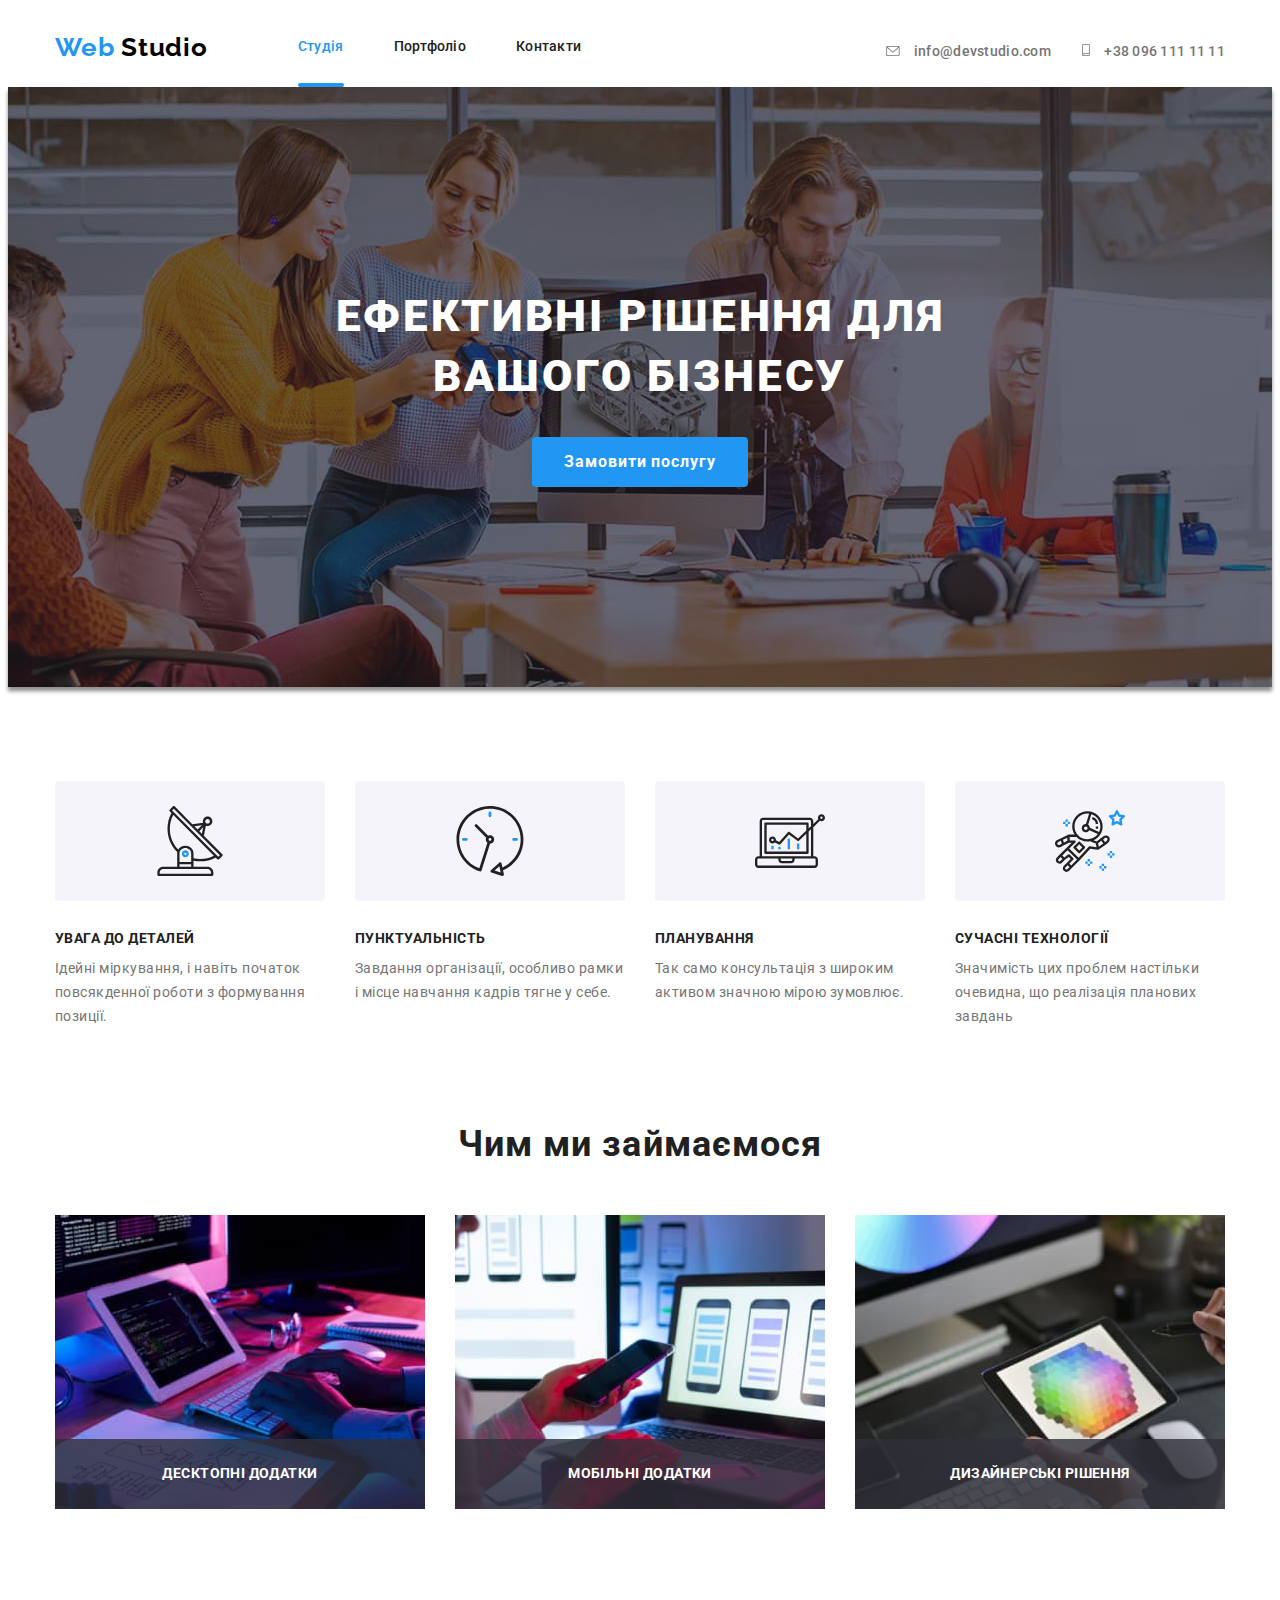
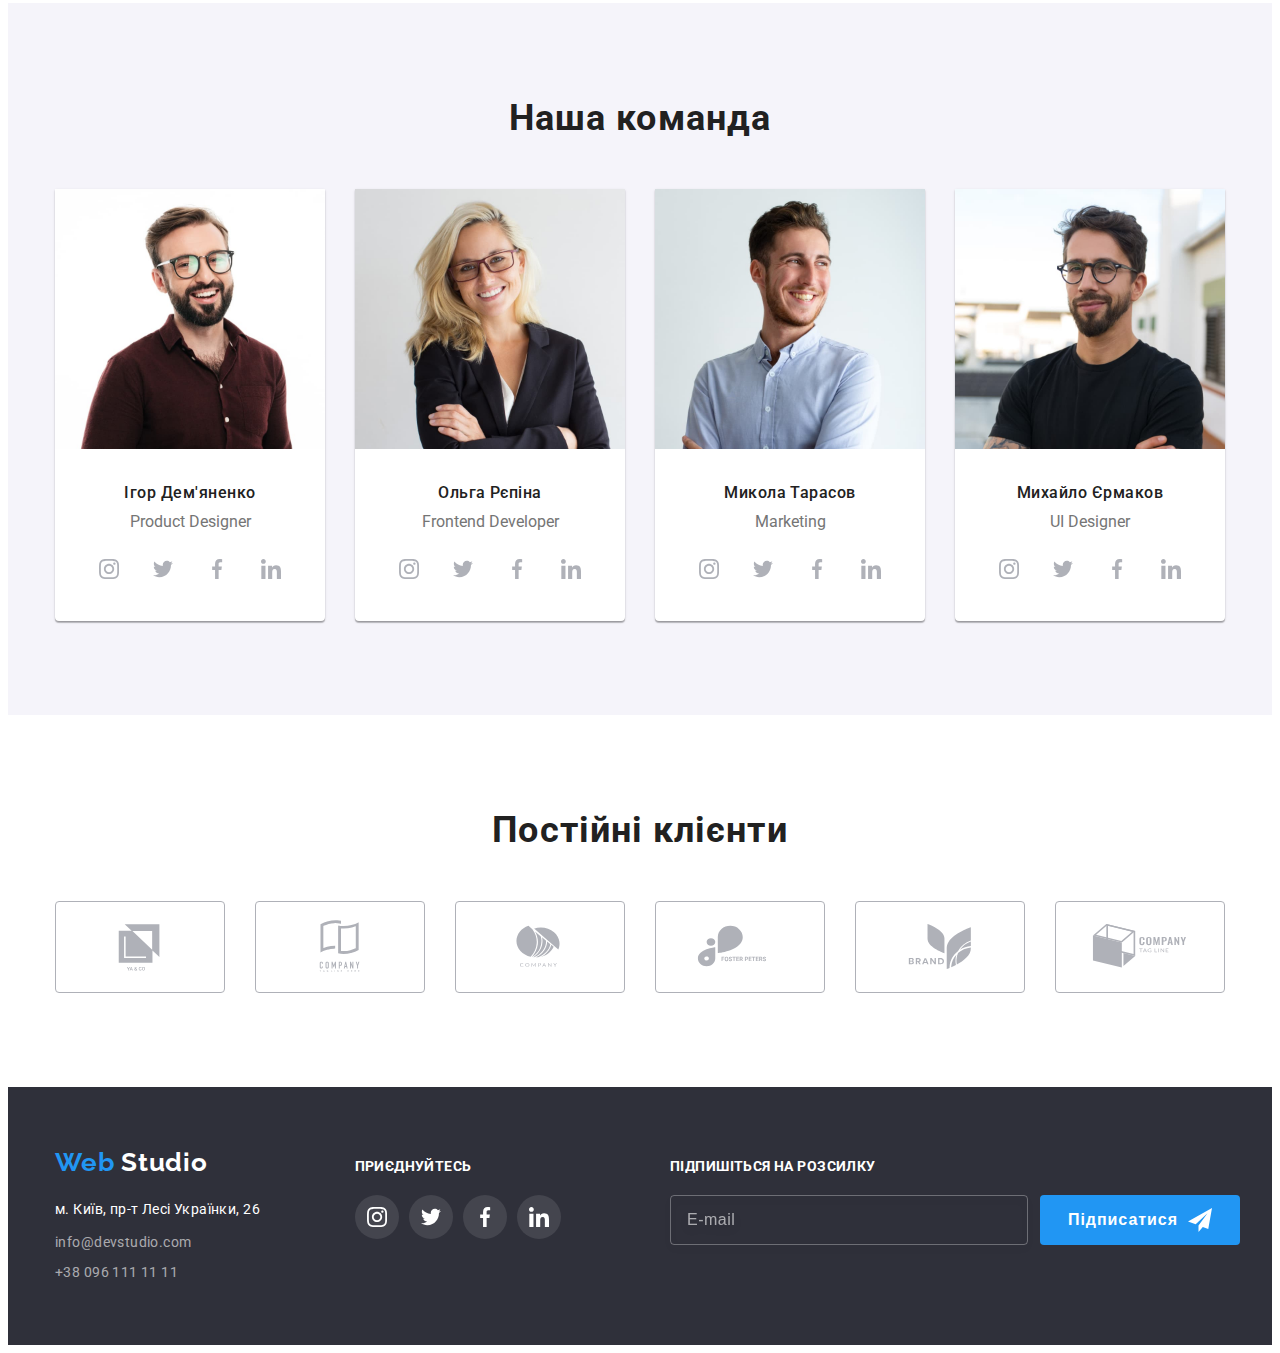
==== commit 853c0eb9: "add changes" ====
--- a/index.html
+++ b/index.html
@@ -24,23 +24,23 @@
 		<header class="header">
 			<div class="container header__container">
 				<div class="header-top">
-				<a href="./index.html" class="logo header__logo" lang="en">
-					<span>Web</span>
-					Studio
-				</a>
-				<nav class="navigation">
-					<ul class="navigation__list list">
-						<li class="navigation__item">
-							<a href="./index.html" class="navigation__link current">Студія</a>
-						</li>
-						<li class="navigation__item">
-							<a href="./portfolio.html" class="navigation__link">Портфоліо</a>
-						</li>
-						<li class="navigation__item">
-							<a href="" class="navigation__link">Контакти</a>
-						</li>
-					</ul>
-				</nav>
+					<a href="./index.html" class="logo header__logo" lang="en">
+						<span>Web</span>
+						Studio
+					</a>
+					<nav class="navigation">
+						<ul class="navigation__list list">
+							<li class="navigation__item">
+								<a href="./index.html" class="navigation__link current">Студія</a>
+							</li>
+							<li class="navigation__item">
+								<a href="./portfolio.html" class="navigation__link">Портфоліо</a>
+							</li>
+							<li class="navigation__item">
+								<a href="" class="navigation__link">Контакти</a>
+							</li>
+						</ul>
+					</nav>
 				</div>
 				<ul class="contacts-list list">
 					<li class="contacts-list__item">
@@ -61,10 +61,10 @@
 					</li>
 				</ul>
 				<button type="button" class="btn-mob-open" data-menu-open>
-				<svg class="mob-open-icon" width="40" height="40"><use href="./images/sprite.svg#icon-mob-open"></use></svg>
-			</button>
+					<svg class="mob-open-icon" width="40" height="40"><use href="./images/sprite.svg#icon-mob-open"></use></svg>
+				</button>
 			</div>
-						<div class="mob-menu is-hidden" data-menu>
+			<div class="mob-menu is-hidden" data-menu>
 				<div class="container">
 					<div class="mob-menu-wrap">
 						<button type="button" class="btn-mob-close" data-menu-close>
@@ -86,28 +86,28 @@
 						</nav>
 					</div>
 					<div class="mob-menu-wrap">
-					<ul class="contacts-mobile list">
-						<li class="contacts-mobile__item">
-							<a href="tel:+380961111111" class="contacts-mobile__link tel">+38 096 111 11 11</a>
-						</li>
-						<li class="contacts-mobile__item">
-							<a href="mailto:info@devstudio.com" class="contacts-mobile__link mail">info@devstudio.com</a>
-						</li>
-					</ul>
-					<ul class="mobile-soc list">
-						<li class="mobile-soc-item">
-							<a href="" class="mobile-soc-link">Instagram</a>
-						</li>
-						<li class="mobile-soc-item">
-							<a href="" class="mobile-soc-link">Twitter</a>
-						</li>
-						<li class="mobile-soc-item">
-							<a href="" class="mobile-soc-link">Facebook</a>
-						</li>
-						<li class="mobile-soc-item">
-							<a href="" class="mobile-soc-link">Linkedin</a>
-						</li>
-					</ul>
+						<ul class="contacts-mobile list">
+							<li class="contacts-mobile__item">
+								<a href="tel:+380961111111" class="contacts-mobile__link tel">+38 096 111 11 11</a>
+							</li>
+							<li class="contacts-mobile__item">
+								<a href="mailto:info@devstudio.com" class="contacts-mobile__link mail">info@devstudio.com</a>
+							</li>
+						</ul>
+						<ul class="mobile-soc list">
+							<li class="mobile-soc-item">
+								<a href="" class="mobile-soc-link">Instagram</a>
+							</li>
+							<li class="mobile-soc-item">
+								<a href="" class="mobile-soc-link">Twitter</a>
+							</li>
+							<li class="mobile-soc-item">
+								<a href="" class="mobile-soc-link">Facebook</a>
+							</li>
+							<li class="mobile-soc-item">
+								<a href="" class="mobile-soc-link">Linkedin</a>
+							</li>
+						</ul>
 					</div>
 				</div>
 			</div>
@@ -549,7 +549,7 @@
 				</button>
 
 				<form class="modal-field">
-					<p class="modal-title">Залиште свої дані, ми вам передзвонимо</p>
+					<p class="modal-title">Залиште свої дані, ми вам <span>передзвонимо</span></p>
 					<div class="form-field">
 						<label for="name">Ім'я</label>
 						<input type="text" name="name" id="name" />
--- a/css/main.min.css
+++ b/css/main.min.css
@@ -1 +1 @@
-html{-webkit-box-sizing:border-box;box-sizing:border-box}*,*::before,*::after{-webkit-box-sizing:inherit;box-sizing:inherit}body{color:var(--main-title-color);font-family:"Roboto",sans-serif}.list{list-style:none;margin:0;padding-left:0}img{max-width:100%;height:auto}a{text-decoration:none}:root{--main-title-color: #212121;--main-background-color: #f5f5f5;--secondary-title-color: #757575;--secondary-background-color: #2f303a;--accent-color: #2196f3}section{padding-top:60px;padding-bottom:60px}@media screen and (min-width: 1200px){section{padding-top:94px;padding-bottom:94px}}.container{width:100%;padding-left:15px;padding-right:15px;margin-left:auto;margin-right:auto}@media screen and (min-width: 480px){.container{width:480px}}@media screen and (min-width: 768px){.container{width:768px}}@media screen and (min-width: 1200px){.container{width:1200px}}.header{background-color:#fff}.header__container{display:-webkit-box;display:-ms-flexbox;display:flex;-webkit-box-align:center;-ms-flex-align:center;align-items:center}@media screen and (min-width: 768px){.header__container{-webkit-box-pack:justify;-ms-flex-pack:justify;justify-content:space-between}}@media screen and (min-width: 1200px){.header__container{-webkit-box-pack:justify;-ms-flex-pack:justify;justify-content:space-between}}.header-top{display:-webkit-box;display:-ms-flexbox;display:flex;-webkit-box-align:center;-ms-flex-align:center;align-items:center}.logo{font-family:"Raleway";font-weight:700;font-size:24px;line-height:1.17;letter-spacing:.03em;text-decoration:none;color:#000}@media screen and (min-width: 768px){.logo{padding-top:26px;padding-bottom:26px}}@media screen and (min-width: 1200px){.logo{font-weight:700;font-size:26px;line-height:1.19;letter-spacing:.03em;padding-top:24px;padding-bottom:24px}}@media screen and (min-width: 768px){.header__logo{margin-right:80px}}@media screen and (min-width: 1200px){.header__logo{margin-right:90px}}a>span{color:#2196f3}.contacts-list.list{display:-webkit-box;display:-ms-flexbox;display:flex;font-weight:500;font-size:12px;line-height:1.17;letter-spacing:.02em}.navigation__list{margin-right:90px;display:-webkit-box;display:-ms-flexbox;display:flex;font-weight:500;font-size:14px;line-height:1.14;letter-spacing:.02em}.navigation__item:not(:last-child){margin-right:50px}.contacts-list__item:not(:last-child){margin-right:50px}@media screen and (min-width: 768px){.contacts-list__item:not(:last-child){margin-right:0}}@media screen and (min-width: 1200px){.contacts-list__item:not(:last-child){margin-right:30px}}.navigation__list.tel,.contacts-list.tel{margin-left:auto}.navigation__link{padding-top:32px;padding-bottom:32px}.contacts-list__link{padding-top:10px;padding-bottom:10px}@media screen and (min-width: 1200px){.contacts-list__link{padding-top:32px;padding-bottom:32px}}.navigation__link,.contacts-list__link{font-family:"Roboto",sans-serif;font-style:normal;color:var(--main-title-color);text-decoration:none;-webkit-transition:color 250ms cubic-bezier(0.4, 0, 0.2, 1);transition:color 250ms cubic-bezier(0.4, 0, 0.2, 1)}.navigation__link.tel,.contacts-list__link.tel{color:var(--secondary-title-color)}.navigation__link:hover,.navigation__link:focus,.contacts-list__link:hover,.contacts-list__link:focus{color:var(--accent-color)}.navigation__link.current,.contacts-list__link.current{position:relative;color:var(--accent-color)}.navigation__link.current::after,.contacts-list__link.current::after{content:"";width:100%;height:4px;border-radius:2px;background-color:var(--accent-color);padding-left:2px;padding-right:2px;position:absolute;bottom:-1px;left:0}.contacts-list__icon{fill:currentColor}@media screen and (min-width: 768px){.contacts-list__icon{margin-right:8px}}@media screen and (min-width: 1200px){.contacts-list__icon{margin-right:10px}}.navigation,.contacts-list.list{display:none}@media screen and (min-width: 768px){.navigation,.contacts-list.list{display:block}}@media screen and (min-width: 1200px){.navigation,.contacts-list.list{display:-webkit-box;display:-ms-flexbox;display:flex}}.mob-menu{position:fixed;background-color:#fff;z-index:1;top:0;left:0;height:100vh;width:100vw;padding-top:10px;padding-bottom:48px}@media screen and (min-width: 768px){.mob-menu{display:none}}@media screen and (min-width: 1200px){.mob-menu{display:none}}.mob-menu>.container{height:100%;display:-webkit-box;display:-ms-flexbox;display:flex;-webkit-box-orient:vertical;-webkit-box-direction:normal;-ms-flex-direction:column;flex-direction:column;-webkit-box-pack:justify;-ms-flex-pack:justify;justify-content:space-between}.btn-mob-close,.btn-mob-open{display:block;margin-left:auto;margin-bottom:30px;background-color:#fff;border:none}.mob-close-icon{fill:#000;-webkit-transition:fill 250ms cubic-bezier(0.4, 0, 0.2, 1);transition:fill 250ms cubic-bezier(0.4, 0, 0.2, 1)}.btn-mob-close:hover .mob-close-icon,.btn-mob-close:focus .mob-close-icon{fill:var(--accent-color)}.btn-mob-open{margin-top:10px;margin-bottom:10px}@media screen and (min-width: 768px){.btn-mob-open{display:none}}@media screen and (min-width: 1200px){.btn-mob-open{display:none}}.navigation-mobile__link{font-weight:500;font-size:40px;line-height:1.18;letter-spacing:.02em;color:#212121}.navigation-mobile__link:hover,.navigation-mobile__link:focus{color:var(--accent-color)}.navigation-mobile__item:not(:last-child){margin-bottom:32px}.contacts-mobile__link.tel{display:block;margin-bottom:32px;font-weight:500;font-size:34px;line-height:1.18;letter-spacing:.02em;color:#2196f3}.contacts-mobile__link.mail{display:block;margin-bottom:64px;font-weight:500;font-size:24px;line-height:1.17;letter-spacing:.02em;color:#757575}.mobile-soc{display:-webkit-box;display:-ms-flexbox;display:flex;-webkit-box-pack:justify;-ms-flex-pack:justify;justify-content:space-between}.mobile-soc-item{padding-right:10px}.mobile-soc-item:not(:last-child)::after{content:"";height:100%;width:1px;border:1px solid rgba(33,33,33,.2);-webkit-transform:rotate(90deg);transform:rotate(90deg)}.mobile-soc-link{font-weight:500;font-size:18px;line-height:1.22;letter-spacing:.02em;color:#2196f3;padding-right:10px}.hero{max-width:1600px;height:400px;margin-left:auto;margin-right:auto;padding-top:118px;padding-bottom:118px;background-image:linear-gradient rgba(47,48,58,.4),url(../images/hero-mob.jpg);background-repeat:no-repeat;background-position:center;background-size:cover;background-color:var(--secondary-background-color);text-align:center}@media(min-device-pixel-ratio: 2),(-webkit-min-device-pixel-ratio: 2),(min-resolution: 192dpi),(min-resolution: 2dppx){.hero{background-image:-webkit-gradient(linear, left top, left bottom, from(rgba(47, 48, 58, 0.4))),url(../images/hero-mob-2x.jpg);background-image:linear-gradient(rgba(47, 48, 58, 0.4)),url(../images/hero-mob-2x.jpg)}}@media screen and (min-width: 768px){.hero{background-image:-webkit-gradient(linear, left top, left bottom, from(rgba(47, 48, 58, 0.4))),url(../images/hero-tab.jpg);background-image:linear-gradient(rgba(47, 48, 58, 0.4)),url(../images/hero-tab.jpg)}}@media screen and (min-width: 768px)and (min-device-pixel-ratio: 2),screen and (min-width: 768px)and (-webkit-min-device-pixel-ratio: 2),screen and (min-width: 768px)and (min-resolution: 192dpi),screen and (min-width: 768px)and (min-resolution: 2dppx){.hero{background-image:-webkit-gradient(linear, left top, left bottom, from(rgba(47, 48, 58, 0.4))),url(../images/hero-tab-2x.jpg);background-image:linear-gradient(rgba(47, 48, 58, 0.4)),url(../images/hero-tab-2x.jpg)}}@media screen and (min-width: 1200px){.hero{height:600px;padding-top:200px;padding-bottom:200px;background-image:-webkit-gradient(linear, left top, left bottom, from(rgba(47, 48, 58, 0.4))),url(../images/hero.jpg);background-image:linear-gradient(rgba(47, 48, 58, 0.4)),url(../images/hero.jpg)}}@media screen and (min-width: 1200px)and (min-device-pixel-ratio: 2),screen and (min-width: 1200px)and (-webkit-min-device-pixel-ratio: 2),screen and (min-width: 1200px)and (min-resolution: 192dpi),screen and (min-width: 1200px)and (min-resolution: 2dppx){.hero{background-image:-webkit-gradient(linear, left top, left bottom, from(rgba(47, 48, 58, 0.4))),url(../images/hero-2x.jpg);background-image:linear-gradient(rgba(47, 48, 58, 0.4)),url(../images/hero-2x.jpg)}}.hero__title{margin:0;margin-bottom:30px;font-weight:900;font-size:20px;line-height:1.62;letter-spacing:.06em;color:#fff;text-transform:uppercase}@media screen and (min-width: 480px){.hero__title{font-weight:900;font-size:26px;line-height:1.62;letter-spacing:.06em}}@media screen and (min-width: 1200px){.hero__title{font-weight:900;font-size:44px;line-height:1.36;letter-spacing:.06em}}.hero__btn{padding:10px 32px;border:none;border-radius:4px;display:inline-block;min-width:216px;text-align:center;font-family:inherit;color:#fff;background-color:#2196f3;font-weight:700;font-size:16px;line-height:1.88;letter-spacing:.06em;cursor:pointer}.features{padding-bottom:0}.feature__title,.checkbox{position:absolute;width:1px;height:1px;margin:-1px;border:0;padding:0;white-space:nowrap;-webkit-clip-path:inset(100%);clip-path:inset(100%);clip:rect(0 0 0 0);overflow:hidden}.feature__list{display:-webkit-box;display:-ms-flexbox;display:flex;-ms-flex-wrap:wrap;flex-wrap:wrap;-webkit-box-pack:justify;-ms-flex-pack:justify;justify-content:space-between;margin:0;gap:30px;letter-spacing:.03em}.feature__card{width:100%}@media screen and (min-width: 768px){.feature__card{width:calc(50% - 15px)}}@media screen and (min-width: 1200px){.feature__card{width:calc(25% - 22.5px)}}.feature__icon{width:70px;height:70px;fill:#000}.icon-wrap{display:-webkit-box;display:-ms-flexbox;display:flex;-webkit-box-pack:center;-ms-flex-pack:center;justify-content:center;-webkit-box-align:center;-ms-flex-align:center;align-items:center;height:120px;background:#f5f4fa;border-radius:4px}.feature__item{margin:0;margin-bottom:10px;margin-top:30px;text-align:center;font-weight:700;font-size:14px;line-height:1.14;text-transform:uppercase}@media screen and (min-width: 768px){.feature__item{text-align:start}}.feature__text{margin:0;color:var(--secondary-title-color);font-weight:400;font-size:14px;line-height:1.71}.work{display:none}@media screen and (min-width: 1200px){.work{display:block}}.work-title{margin:0;margin-bottom:50px;text-align:center;font-weight:700;font-size:36px;line-height:1.17;letter-spacing:.03em}.work-list{display:-webkit-box;display:-ms-flexbox;display:flex;-webkit-box-pack:justify;-ms-flex-pack:justify;justify-content:space-between}.work-list>li>img{display:block}.work-top-wrap{position:relative;max-height:294px}.work-top-title{margin:0;padding-top:27px;padding-bottom:27px;position:absolute;bottom:0;width:100%;min-height:70px;background:rgba(47,48,58,.8);font-weight:700;font-size:14px;line-height:1.14;letter-spacing:.03em;text-align:center;text-transform:uppercase;color:#fff}.team{background-color:#f5f4fa}.team-title{margin:0;margin-bottom:30px;font-weight:700;font-size:28px;line-height:1.18;letter-spacing:.03em;text-align:center}@media screen and (min-width: 1200px){.team-title{margin-bottom:50px;font-weight:700;font-size:36px;line-height:1.17;letter-spacing:.03em}}.team-list{display:-webkit-box;display:-ms-flexbox;display:flex;-ms-flex-wrap:wrap;flex-wrap:wrap;-webkit-box-pack:justify;-ms-flex-pack:justify;justify-content:space-between;gap:30px}.team-list>li{width:100%;background:#fff;-webkit-box-shadow:0px 1px 3px rgba(0,0,0,.12),0px 1px 1px rgba(0,0,0,.14),0px 2px 1px rgba(0,0,0,.2);box-shadow:0px 1px 3px rgba(0,0,0,.12),0px 1px 1px rgba(0,0,0,.14),0px 2px 1px rgba(0,0,0,.2);border-radius:0px 0px 4px 4px}@media screen and (min-width: 768px){.team-list>li{width:calc(50% - 15px)}}@media screen and (min-width: 1200px){.team-list>li{width:calc(25% - 22.5px)}}.team-list>li>img{display:block}.photo-description{padding-top:30px;padding-bottom:30px}.team-item{margin:0;margin-bottom:10px;font-weight:500;font-size:16px;line-height:1.19;letter-spacing:.03em;text-align:center}.team-text{margin:0;margin-bottom:16px;font-weight:400;color:var(--secondary-title-color);text-align:center}.team-soc,.footer-soc{display:-webkit-box;display:-ms-flexbox;display:flex;-webkit-box-pack:center;-ms-flex-pack:center;justify-content:center;gap:10px}.team-soc-link{display:-webkit-box;display:-ms-flexbox;display:flex;-webkit-box-align:center;-ms-flex-align:center;align-items:center;-webkit-box-pack:center;-ms-flex-pack:center;justify-content:center;width:44px;height:44px;border-radius:50%;-webkit-transition:background-color 250ms cubic-bezier(0.4, 0, 0.2, 1);transition:background-color 250ms cubic-bezier(0.4, 0, 0.2, 1)}.team-soc-link:hover,.team-soc-link:focus{background-color:var(--accent-color)}.team-soc-icon{fill:#afb1b8;-webkit-transition:fill 250ms cubic-bezier(0.4, 0, 0.2, 1);transition:fill 250ms cubic-bezier(0.4, 0, 0.2, 1)}.team-soc-link:hover .team-soc-icon,.team-soc-link:focus .team-soc-icon{fill:#fff}.klients-title{margin:0;margin-bottom:30px;font-weight:700;font-size:28px;line-height:1.18;letter-spacing:.03em;text-align:center}@media screen and (min-width: 1200px){.klients-title{font-weight:700;font-size:36px;line-height:1.17;letter-spacing:.03em;margin-bottom:50px}}.klient-logo{display:-webkit-box;display:-ms-flexbox;display:flex;-webkit-box-align:center;-ms-flex-align:center;align-items:center;-webkit-box-pack:center;-ms-flex-pack:center;justify-content:center;-ms-flex-wrap:wrap;flex-wrap:wrap;gap:30px}.klient-logo-item{display:block;width:calc(100% - 30px)/2}.klient-logo-link{display:-webkit-box;display:-ms-flexbox;display:flex;-webkit-box-align:center;-ms-flex-align:center;align-items:center;-webkit-box-pack:center;-ms-flex-pack:center;justify-content:center;width:130px;height:92px;border:1px solid #afb1b8;border-radius:4px;-webkit-transition:border 250ms cubic-bezier(0.4, 0, 0.2, 1),fill 250ms cubic-bezier(0.4, 0, 0.2, 1);transition:border 250ms cubic-bezier(0.4, 0, 0.2, 1),fill 250ms cubic-bezier(0.4, 0, 0.2, 1)}@media screen and (min-width: 480px){.klient-logo-link{width:210px}}@media screen and (min-width: 768px){.klient-logo-link{width:226px}}@media screen and (min-width: 1200px){.klient-logo-link{width:170px}}.klient-logo-link:hover,.klient-logo-link:focus{border:1px solid var(--accent-color)}.klient-logo-icon{fill:#afb1b8}.klient-logo-link:hover .klient-logo-icon,.klient-logo-link:focus .klient-logo-icon{fill:var(--accent-color)}.footer{padding-top:60px;padding-bottom:60px;background-color:var(--secondary-background-color);font-weight:400;font-size:14px;line-height:1.71;letter-spacing:.03em}.footer>.container{display:-webkit-box;display:-ms-flexbox;display:flex;-webkit-box-pack:center;-ms-flex-pack:center;justify-content:center;-webkit-box-align:center;-ms-flex-align:center;align-items:center;-ms-flex-wrap:wrap;flex-wrap:wrap;-webkit-box-orient:vertical;-webkit-box-direction:normal;-ms-flex-direction:column;flex-direction:column}@media screen and (min-width: 768px){.footer>.container{-webkit-box-orient:horizontal;-webkit-box-direction:normal;-ms-flex-direction:row;flex-direction:row;-ms-flex-pack:distribute;justify-content:space-around}}@media screen and (min-width: 1200px){.footer>.container{-webkit-box-orient:horizontal;-webkit-box-direction:normal;-ms-flex-direction:row;flex-direction:row;-webkit-box-align:baseline;-ms-flex-align:baseline;align-items:baseline;-webkit-box-pack:justify;-ms-flex-pack:justify;justify-content:space-between}}.footer-container{-webkit-box-pack:start;-ms-flex-pack:start;justify-content:start;max-width:250px;margin-right:0;margin-left:0;margin-bottom:60px}@media screen and (min-width: 1200px){.footer-container{margin-bottom:0}}.footer-title{margin-top:0;margin-bottom:20px;text-align:center;font-weight:700;font-size:14px;line-height:1.14;letter-spacing:.03em;text-transform:uppercase;color:#fff}@media screen and (min-width: 1200px){.footer-title{text-align:start}}.footer-logo{display:block;margin-bottom:20px;padding:0;text-align:center;color:#fff}@media screen and (min-width: 1200px){.footer-logo{text-align:start}}.adress{font-style:normal;color:#fff;text-decoration:none;-webkit-transition:color 250ms cubic-bezier(0.4, 0, 0.2, 1);transition:color 250ms cubic-bezier(0.4, 0, 0.2, 1);display:block;margin-bottom:8px;text-align:center}@media screen and (min-width: 1200px){.adress{text-align:start;margin-bottom:9px}}.adress:hover,.adress:focus{color:var(--accent-color)}.footer-list{color:rgba(255,255,255,.6)}.footer-list li{text-align:center}@media screen and (min-width: 1200px){.footer-list li{text-align:start}}.footer-list>li:not(:nth-last-child(-n+1)){margin-bottom:6px}.footer-item{font-family:inherit;font-style:normal;color:rgba(255,255,255,.6);text-decoration:none;-webkit-transition:color 250ms cubic-bezier(0.4, 0, 0.2, 1);transition:color 250ms cubic-bezier(0.4, 0, 0.2, 1)}.footer-item:hover,.footer-item:focus{color:var(--accent-color)}.footer-soc-link{display:-webkit-box;display:-ms-flexbox;display:flex;-webkit-box-align:center;-ms-flex-align:center;align-items:center;-webkit-box-pack:center;-ms-flex-pack:center;justify-content:center;width:44px;height:44px;border-radius:50%;-webkit-transition:background-color 250ms cubic-bezier(0.4, 0, 0.2, 1);transition:background-color 250ms cubic-bezier(0.4, 0, 0.2, 1);background-color:rgba(255,255,255,.1)}.footer-soc-link:hover,.footer-soc-link:focus{background-color:var(--accent-color)}.subscription-field{width:100%}@media screen and (min-width: 1200px){.subscription-field{width:570px}}.footer-soc-icon{fill:#fff;-webkit-transition:fill 250ms cubic-bezier(0.4, 0, 0.2, 1);transition:fill 250ms cubic-bezier(0.4, 0, 0.2, 1)}@media screen and (min-width: 1200px){.subscription.container{margin:0;width:570px}}.subscription-title{margin:0;margin-bottom:20px;text-align:center;font-weight:700;font-size:14px;line-height:1.14;letter-spacing:.03em;text-transform:uppercase;color:#fff}@media screen and (min-width: 1200px){.subscription-title{text-align:start}}.subscription-wrap{display:-webkit-box;display:-ms-flexbox;display:flex;-webkit-box-orient:vertical;-webkit-box-direction:normal;-ms-flex-direction:column;flex-direction:column;-webkit-box-pack:center;-ms-flex-pack:center;justify-content:center;-webkit-box-align:center;-ms-flex-align:center;align-items:center}@media screen and (min-width: 1200px){.subscription-wrap{-webkit-box-orient:horizontal;-webkit-box-direction:normal;-ms-flex-direction:row;flex-direction:row}}.subscription-input{margin-right:0;margin-bottom:20px;width:100%;height:50px;padding:15px 16px;border:1px solid rgba(255,255,255,.3);-webkit-filter:drop-shadow(0px 4px 4px rgba(0, 0, 0, 0.15));filter:drop-shadow(0px 4px 4px rgba(0, 0, 0, 0.15));border-radius:4px;background-color:rgba(0,0,0,0);cursor:pointer}@media screen and (min-width: 480px){.subscription-input{width:450px}}@media screen and (min-width: 1200px){.subscription-input{width:358px;margin-right:12px;margin-bottom:0}}.subscription-input::-webkit-input-placeholder{font-weight:400;font-size:16px;line-height:1.25;letter-spacing:.03em;color:rgba(255,255,255,.6)}.subscription-input::-moz-placeholder{font-weight:400;font-size:16px;line-height:1.25;letter-spacing:.03em;color:rgba(255,255,255,.6)}.subscription-input:-ms-input-placeholder{font-weight:400;font-size:16px;line-height:1.25;letter-spacing:.03em;color:rgba(255,255,255,.6)}.subscription-input::-ms-input-placeholder{font-weight:400;font-size:16px;line-height:1.25;letter-spacing:.03em;color:rgba(255,255,255,.6)}.subscription-input::placeholder{font-weight:400;font-size:16px;line-height:1.25;letter-spacing:.03em;color:rgba(255,255,255,.6)}.subscription-submit{margin:0;display:-webkit-box;display:-ms-flexbox;display:flex;-webkit-box-align:center;-ms-flex-align:center;align-items:center;-webkit-box-pack:center;-ms-flex-pack:center;justify-content:center;gap:10px;width:200px;height:50px;font-weight:700;font-size:16px;line-height:1.88;letter-spacing:.06em;background-color:var(--accent-color);color:#fff;border-radius:4px;border:none;cursor:pointer}.portfolio{background-color:#fff;font-family:"Roboto",sans-serif;border-bottom:1px solid #ececec}.portfolio>h1{position:absolute;width:1px;height:1px;margin:-1px;border:0;padding:0;white-space:nowrap;-webkit-clip-path:inset(100%);clip-path:inset(100%);clip:rect(0 0 0 0);overflow:hidden}.header--bordered{border-bottom:1px solid #ececec}.portfolio-list{display:-webkit-box;display:-ms-flexbox;display:flex;-webkit-box-pack:start;-ms-flex-pack:start;justify-content:start;-ms-flex-wrap:wrap;flex-wrap:wrap;color:inherit;text-decoration:none}.portfolio-list:not(:last-child){margin-bottom:40px}@media screen and (min-width: 768px){.portfolio-list:not(:last-child){margin-bottom:30px;-webkit-box-pack:center;-ms-flex-pack:center;justify-content:center}}@media screen and (min-width: 1200px){.portfolio-list:not(:last-child){margin-bottom:50px}}.list-btn:nth-last-child(n+3){margin-bottom:20px}li.gallery{width:100%}li.gallery:not(:nth-last-child(-n+1)){margin-bottom:30px}@media screen and (min-width: 768px){li.gallery{width:calc(50% - 15px)}li.gallery:not(:nth-child(2n)){margin-right:30px}li.gallery:not(:nth-last-child(-n+1)){margin-bottom:30px}}@media screen and (min-width: 1200px){li.gallery{width:calc(33.3333333333% - 20px);gap:30px}}.portfolio-btn{padding:6px 22px;border:rgba(0,0,0,0);font-family:inherit;font-weight:500;font-size:16px;line-height:1.62;letter-spacing:.03em;text-align:center;text-decoration:none;text-transform:capitalize;cursor:pointer;background-color:#f5f4fa;border-radius:4px}button{-webkit-transition:color 250ms cubic-bezier(0.4, 0, 0.2, 1),background-color 250ms cubic-bezier(0.4, 0, 0.2, 1),-webkit-box-shadow 250ms cubic-bezier(0.4, 0, 0.2, 1);transition:color 250ms cubic-bezier(0.4, 0, 0.2, 1),background-color 250ms cubic-bezier(0.4, 0, 0.2, 1),-webkit-box-shadow 250ms cubic-bezier(0.4, 0, 0.2, 1);transition:color 250ms cubic-bezier(0.4, 0, 0.2, 1),background-color 250ms cubic-bezier(0.4, 0, 0.2, 1),box-shadow 250ms cubic-bezier(0.4, 0, 0.2, 1);transition:color 250ms cubic-bezier(0.4, 0, 0.2, 1),background-color 250ms cubic-bezier(0.4, 0, 0.2, 1),box-shadow 250ms cubic-bezier(0.4, 0, 0.2, 1),-webkit-box-shadow 250ms cubic-bezier(0.4, 0, 0.2, 1)}button:hover,button:focus{color:var(--main-background-color);background-color:var(--accent-color);-webkit-box-shadow:0px 3px 1px rgba(0,0,0,.1),0px 1px 2px rgba(0,0,0,.08),0px 2px 2px rgba(0,0,0,.12);box-shadow:0px 3px 1px rgba(0,0,0,.1),0px 1px 2px rgba(0,0,0,.08),0px 2px 2px rgba(0,0,0,.12)}li.list-btn:not(:nth-last-child(-n+1)){margin-right:8px}.portfolio-title{width:370px;margin:0;margin-bottom:4px;font-weight:700;font-size:18px;line-height:2;letter-spacing:.06em}.gallery-link{display:block;text-decoration:none;color:inherit;-webkit-transition:-webkit-box-shadow 250ms cubic-bezier(0.4, 0, 0.2, 1);transition:-webkit-box-shadow 250ms cubic-bezier(0.4, 0, 0.2, 1);transition:box-shadow 250ms cubic-bezier(0.4, 0, 0.2, 1);transition:box-shadow 250ms cubic-bezier(0.4, 0, 0.2, 1), -webkit-box-shadow 250ms cubic-bezier(0.4, 0, 0.2, 1)}.gallery-link:hover,.gallery-link:focus{-webkit-box-shadow:0px 1px 1px rgba(0,0,0,.12),0px 4px 4px rgba(0,0,0,.06),1px 4px 6px rgba(0,0,0,.16);box-shadow:0px 1px 1px rgba(0,0,0,.12),0px 4px 4px rgba(0,0,0,.06),1px 4px 6px rgba(0,0,0,.16)}.portfolio-top-wrap{position:relative;overflow:hidden}.portfolio-top-text{position:absolute;top:0;left:0;height:100%;margin:0;padding-top:63px;padding-bottom:63px;padding-right:10px;padding-left:38px;font-weight:400;font-size:18px;line-height:1.56;letter-spacing:.03em;color:#fff;background:rgba(33,150,243,.9);overflow:auto;-webkit-transform:translateY(100%);transform:translateY(100%);-webkit-transition:-webkit-transform 250ms cubic-bezier(0.4, 0, 0.2, 1);transition:-webkit-transform 250ms cubic-bezier(0.4, 0, 0.2, 1);transition:transform 250ms cubic-bezier(0.4, 0, 0.2, 1);transition:transform 250ms cubic-bezier(0.4, 0, 0.2, 1), -webkit-transform 250ms cubic-bezier(0.4, 0, 0.2, 1)}.gallery:hover .portfolio-top-text{-webkit-transform:translateY(0);transform:translateY(0)}.gallery-description{padding-left:24px;padding-right:24px;padding-top:20px;padding-bottom:20px;border-right:1px solid #eee;border-left:1px solid #eee;border-bottom:1px solid #eee}.portfolio-link{text-decoration:none;color:inherit}.portfolio-filtr{width:370px;margin:0;padding-top:0;font-weight:400;font-size:16px;line-height:1.88;letter-spacing:.03em;color:#757575}.backdrop{position:fixed;top:0;width:100%;height:100%;background-color:rgba(0,0,0,.2);-webkit-transition:opacity 250ms cubic-bezier(0.4, 0, 0.2, 1),visibility 250ms cubic-bezier(0.4, 0, 0.2, 1);transition:opacity 250ms cubic-bezier(0.4, 0, 0.2, 1),visibility 250ms cubic-bezier(0.4, 0, 0.2, 1)}.modal{position:absolute;width:528px;height:581px;left:50%;top:50%;-webkit-transform:translate(-50%, -50%);transform:translate(-50%, -50%);background:#fff;-webkit-box-shadow:0px 1px 3px rgba(0,0,0,.12),0px 1px 1px rgba(0,0,0,.14),0px 2px 1px rgba(0,0,0,.2);box-shadow:0px 1px 3px rgba(0,0,0,.12),0px 1px 1px rgba(0,0,0,.14),0px 2px 1px rgba(0,0,0,.2);border-radius:4px}.modal-icon{fill:#000;-webkit-transition:fill 250ms cubic-bezier(0.4, 0, 0.2, 1);transition:fill 250ms cubic-bezier(0.4, 0, 0.2, 1)}.btn-modal:hover .modal-icon,.btn-modal:focus .modal-icon{fill:var(--accent-color)}button.btn-modal{display:-webkit-box;display:-ms-flexbox;display:flex;-webkit-box-pack:center;-ms-flex-pack:center;justify-content:center;-webkit-box-align:center;-ms-flex-align:center;align-items:center;position:absolute;top:8px;right:8px;width:30px;height:30px;background:#fff;border:1px solid rgba(0,0,0,.1);border-radius:50%;-webkit-box-shadow:none;box-shadow:none;fill:#2196f3;cursor:pointer}.is-hidden{opacity:0;visibility:hidden;pointer-events:none}.modal-title{margin:0;margin-bottom:30px;font-weight:700;font-size:20px;line-height:1.15;letter-spacing:.03em;text-align:center;color:#212121}.modal-field{display:-webkit-box;display:-ms-flexbox;display:flex;-webkit-box-orient:vertical;-webkit-box-direction:normal;-ms-flex-direction:column;flex-direction:column;width:528px;height:581px;margin-left:auto;margin-right:auto;padding:40px}.form-field input{width:100%;height:40px;padding-left:40px;border:1px solid rgba(33,33,33,.2);border-radius:4px;cursor:pointer;-webkit-transition:border 250ms cubic-bezier(0.4, 0, 0.2, 1);transition:border 250ms cubic-bezier(0.4, 0, 0.2, 1)}.form-field input:hover,.form-field input:focus{border:1px solid #2196f3}.form-field input:focus-visible{outline:none}.form-field{margin-bottom:28px;display:-webkit-box;display:-ms-flexbox;display:flex;-webkit-box-orient:vertical;-webkit-box-direction:normal;-ms-flex-direction:column;flex-direction:column;position:relative}.form-field label{position:absolute;left:0;top:-4px;-webkit-transform:translateY(-100%);transform:translateY(-100%);margin-bottom:4px;font-weight:400;font-size:12px;line-height:1.17;letter-spacing:.01em;color:#757575}textarea{resize:none;padding:20px 16px 12px 16px;width:100%;height:120px;border:1px solid rgba(33,33,33,.2);border-radius:4px;cursor:pointer;-webkit-transition:border 250ms cubic-bezier(0.4, 0, 0.2, 1);transition:border 250ms cubic-bezier(0.4, 0, 0.2, 1)}textarea:focus,textarea:hover{border:1px solid #2196f3}textarea:focus-visible{outline:none}textarea::-webkit-input-placeholder{font-weight:400;font-size:12px;line-height:1.17;letter-spacing:.01em;color:rgba(117,117,117,.5)}textarea::-moz-placeholder{font-weight:400;font-size:12px;line-height:1.17;letter-spacing:.01em;color:rgba(117,117,117,.5)}textarea:-ms-input-placeholder{font-weight:400;font-size:12px;line-height:1.17;letter-spacing:.01em;color:rgba(117,117,117,.5)}textarea::-ms-input-placeholder{font-weight:400;font-size:12px;line-height:1.17;letter-spacing:.01em;color:rgba(117,117,117,.5)}textarea::placeholder{font-weight:400;font-size:12px;line-height:1.17;letter-spacing:.01em;color:rgba(117,117,117,.5)}.modal-checkbox{margin-bottom:30px;position:relative}.modal-checkbox label{display:-webkit-box;display:-ms-flexbox;display:flex;-webkit-box-align:center;-ms-flex-align:center;align-items:center;-webkit-box-pack:center;-ms-flex-pack:center;justify-content:center;padding-left:20px;font-weight:400;font-size:14px;line-height:1.71;letter-spacing:.03em;color:#757575;cursor:pointer}.modal-checkbox a{display:-webkit-box;display:-ms-flexbox;display:flex;-webkit-box-align:center;-ms-flex-align:center;align-items:center;-webkit-box-pack:center;-ms-flex-pack:center;justify-content:center;margin-left:4px;color:#2196f3}.chekbox-text{margin-left:20px}.check-icon{fill:#fff}.check-box{display:-webkit-box;display:-ms-flexbox;display:flex;-webkit-box-align:center;-ms-flex-align:center;align-items:center;-webkit-box-pack:center;-ms-flex-pack:center;justify-content:center;position:absolute;left:20px;top:5px;width:16px;height:15px;background:#fff;border:2px solid #000;border-radius:2px;cursor:pointer;-webkit-transition:background 250ms cubic-bezier(0.4, 0, 0.2, 1);transition:background 250ms cubic-bezier(0.4, 0, 0.2, 1);-webkit-transition:border 250ms cubic-bezier(0.4, 0, 0.2, 1);transition:border 250ms cubic-bezier(0.4, 0, 0.2, 1)}.checkbox:checked+.check-box{background:var(--accent-color);border:none}.checkbox{position:absolute;width:1px;height:1px;margin:-1px;border:0;padding:0;white-space:nowrap;-webkit-clip-path:inset(100%);clip-path:inset(100%);clip:rect(0 0 0 0);overflow:hidden}.modal-submit{margin-left:auto;margin-right:auto;padding:10px 52px;width:200px;height:50px;background:#2196f3;-webkit-box-shadow:0px 4px 4px rgba(0,0,0,.15);box-shadow:0px 4px 4px rgba(0,0,0,.15);border-radius:4px;border:none;font-weight:700;font-size:16px;line-height:1.88;letter-spacing:.06em;color:#fff;cursor:pointer}.form-icon{position:absolute;height:18px;top:50%;left:12px;-webkit-transform:translateY(-50%);transform:translateY(-50%);-webkit-transition:fill 250ms cubic-bezier(0.4, 0, 0.2, 1);transition:fill 250ms cubic-bezier(0.4, 0, 0.2, 1)}.form-field input:hover+.form-icon,.form-field input:focus+.form-icon{fill:var(--accent-color)}/*# sourceMappingURL=main.min.css.map */+html{-webkit-box-sizing:border-box;box-sizing:border-box}*,*::before,*::after{-webkit-box-sizing:inherit;box-sizing:inherit}body{color:var(--main-title-color);font-family:"Roboto",sans-serif}.list{list-style:none;margin:0;padding-left:0}img{max-width:100%;height:auto}a{text-decoration:none}:root{--main-title-color: #212121;--main-background-color: #f5f5f5;--secondary-title-color: #757575;--secondary-background-color: #2f303a;--accent-color: #2196f3}section{padding-top:60px;padding-bottom:60px}@media screen and (min-width: 1200px){section{padding-top:94px;padding-bottom:94px}}.container{width:100%;padding-left:15px;padding-right:15px;margin-left:auto;margin-right:auto}@media screen and (min-width: 480px){.container{width:480px}}@media screen and (min-width: 768px){.container{width:768px}}@media screen and (min-width: 1200px){.container{width:1200px}}.header{background-color:#fff}.header__container{display:-webkit-box;display:-ms-flexbox;display:flex;-webkit-box-align:center;-ms-flex-align:center;align-items:center}@media screen and (min-width: 768px){.header__container{-webkit-box-pack:justify;-ms-flex-pack:justify;justify-content:space-between}}@media screen and (min-width: 1200px){.header__container{-webkit-box-pack:justify;-ms-flex-pack:justify;justify-content:space-between;-webkit-box-align:baseline;-ms-flex-align:baseline;align-items:baseline}}.header-top{display:-webkit-box;display:-ms-flexbox;display:flex;-webkit-box-align:center;-ms-flex-align:center;align-items:center}.logo{font-family:"Raleway";font-weight:700;font-size:24px;line-height:1.17;letter-spacing:.03em;text-decoration:none;color:#000}@media screen and (min-width: 768px){.logo{padding-top:26px;padding-bottom:26px}}@media screen and (min-width: 1200px){.logo{font-weight:700;font-size:26px;line-height:1.19;letter-spacing:.03em;padding-top:24px;padding-bottom:24px}}@media screen and (min-width: 768px){.header__logo{margin-right:80px}}@media screen and (min-width: 1200px){.header__logo{margin-right:90px}}a>span{color:#2196f3}.contacts-list.list{display:-webkit-box;display:-ms-flexbox;display:flex}@media screen and (min-width: 768px){.contacts-list.list{font-weight:500;font-size:12px;line-height:1.17;letter-spacing:.02em}}@media screen and (min-width: 1200px){.contacts-list.list{font-weight:500;font-size:14px;line-height:1.17;letter-spacing:.02em}}.navigation__list{margin-right:90px;display:-webkit-box;display:-ms-flexbox;display:flex;font-weight:500;font-size:14px;line-height:1.14;letter-spacing:.02em}.navigation__item:not(:last-child){margin-right:50px}.contacts-list__item:not(:last-child){margin-right:50px}@media screen and (min-width: 768px){.contacts-list__item:not(:last-child){margin-right:0;margin-bottom:10px}}@media screen and (min-width: 1200px){.contacts-list__item:not(:last-child){margin-right:30px}}.navigation__list.tel,.contacts-list.tel{margin-left:auto}.navigation__link{padding-top:32px;padding-bottom:32px}.contacts-list__link{padding-top:10px;padding-bottom:10px}@media screen and (min-width: 1200px){.contacts-list__link{padding-top:32px;padding-bottom:32px}}.navigation__link,.contacts-list__link{font-family:"Roboto",sans-serif;font-style:normal;color:var(--main-title-color);text-decoration:none;-webkit-transition:color 250ms cubic-bezier(0.4, 0, 0.2, 1);transition:color 250ms cubic-bezier(0.4, 0, 0.2, 1)}.navigation__link.tel,.contacts-list__link.tel{color:var(--secondary-title-color)}.navigation__link:hover,.navigation__link:focus,.contacts-list__link:hover,.contacts-list__link:focus{color:var(--accent-color)}.navigation__link.current,.contacts-list__link.current{position:relative;color:var(--accent-color)}.navigation__link.current::after,.contacts-list__link.current::after{content:"";width:100%;height:4px;border-radius:2px;background-color:var(--accent-color);padding-left:2px;padding-right:2px;position:absolute;bottom:-1px;left:0}.contacts-list__icon{fill:currentColor}@media screen and (min-width: 768px){.contacts-list__icon{margin-right:8px}}@media screen and (min-width: 1200px){.contacts-list__icon{margin-right:10px}}.navigation,.contacts-list.list{display:none}@media screen and (min-width: 768px){.navigation,.contacts-list.list{display:block}}@media screen and (min-width: 1200px){.navigation,.contacts-list.list{display:-webkit-box;display:-ms-flexbox;display:flex}}.mob-menu{position:fixed;background-color:#fff;z-index:1;top:0;left:0;height:100vh;width:100vw;padding-top:10px;padding-bottom:48px}@media screen and (min-width: 768px){.mob-menu{display:none}}@media screen and (min-width: 1200px){.mob-menu{display:none}}.mob-menu>.container{height:100%;display:-webkit-box;display:-ms-flexbox;display:flex;-webkit-box-orient:vertical;-webkit-box-direction:normal;-ms-flex-direction:column;flex-direction:column;-webkit-box-pack:justify;-ms-flex-pack:justify;justify-content:space-between}.btn-mob-close,.btn-mob-open{display:block;margin-left:auto;margin-bottom:30px;background-color:#fff;border:none}.mob-close-icon{fill:#000;-webkit-transition:fill 250ms cubic-bezier(0.4, 0, 0.2, 1);transition:fill 250ms cubic-bezier(0.4, 0, 0.2, 1)}.btn-mob-close:hover .mob-close-icon,.btn-mob-close:focus .mob-close-icon{fill:var(--accent-color)}.btn-mob-open{margin-top:10px;margin-bottom:10px}@media screen and (min-width: 768px){.btn-mob-open{display:none}}@media screen and (min-width: 1200px){.btn-mob-open{display:none}}.navigation-mobile__link{font-weight:500;font-size:40px;line-height:1.18;letter-spacing:.02em;color:#212121}.navigation-mobile__link:hover,.navigation-mobile__link:focus{color:var(--accent-color)}.navigation-mobile__item:not(:last-child){margin-bottom:32px}.contacts-mobile__link.tel{display:block;margin-bottom:32px;font-weight:500;font-size:34px;line-height:1.18;letter-spacing:.02em;color:#2196f3}.contacts-mobile__link.mail{display:block;margin-bottom:64px;font-weight:500;font-size:24px;line-height:1.17;letter-spacing:.02em;color:#757575}.mobile-soc{display:-webkit-box;display:-ms-flexbox;display:flex;-webkit-box-pack:justify;-ms-flex-pack:justify;justify-content:space-between}.mobile-soc-item{padding-right:10px}.mobile-soc-item:not(:last-child)::after{content:"";height:100%;width:1px;border:1px solid rgba(33,33,33,.2);-webkit-transform:rotate(90deg);transform:rotate(90deg)}.mobile-soc-link{font-weight:500;font-size:18px;line-height:1.22;letter-spacing:.02em;color:#2196f3;padding-right:10px}.hero{max-width:1600px;height:400px;margin-left:auto;margin-right:auto;padding-top:118px;padding-bottom:118px;-webkit-box-shadow:0px 4px 4px rgba(0,0,0,.25),0px 4px 4px rgba(0,0,0,.25);box-shadow:0px 4px 4px rgba(0,0,0,.25),0px 4px 4px rgba(0,0,0,.25);background-image:-webkit-gradient(linear, left top, left bottom, from(rgba(47, 48, 58, 0.4)), to(rgba(47, 48, 58, 0.4))),url(../images/hero-mob.jpg);background-image:linear-gradient(rgba(47, 48, 58, 0.4), rgba(47, 48, 58, 0.4)),url(../images/hero-mob.jpg);background-repeat:no-repeat;background-position:center;background-size:cover;background-color:var(--secondary-background-color);text-align:center}@media(min-device-pixel-ratio: 2),(-webkit-min-device-pixel-ratio: 2),(min-resolution: 192dpi),(min-resolution: 2dppx){.hero{-webkit-box-shadow:0px 4px 4px rgba(0,0,0,.25),0px 4px 4px rgba(0,0,0,.25);box-shadow:0px 4px 4px rgba(0,0,0,.25),0px 4px 4px rgba(0,0,0,.25);background-image:-webkit-gradient(linear, left top, left bottom, from(rgba(47, 48, 58, 0.4)), to(rgba(47, 48, 58, 0.4))),url(../images/hero-mob-2x.jpg);background-image:linear-gradient(rgba(47, 48, 58, 0.4), rgba(47, 48, 58, 0.4)),url(../images/hero-mob-2x.jpg)}}@media screen and (min-width: 768px){.hero{-webkit-box-shadow:0px 4px 4px rgba(0,0,0,.25),0px 4px 4px rgba(0,0,0,.25);box-shadow:0px 4px 4px rgba(0,0,0,.25),0px 4px 4px rgba(0,0,0,.25);background-image:-webkit-gradient(linear, left top, left bottom, from(rgba(47, 48, 58, 0.4)), to(rgba(47, 48, 58, 0.4))),url(../images/hero-tab.jpg);background-image:linear-gradient(rgba(47, 48, 58, 0.4), rgba(47, 48, 58, 0.4)),url(../images/hero-tab.jpg)}}@media screen and (min-width: 768px)and (min-device-pixel-ratio: 2),screen and (min-width: 768px)and (-webkit-min-device-pixel-ratio: 2),screen and (min-width: 768px)and (min-resolution: 192dpi),screen and (min-width: 768px)and (min-resolution: 2dppx){.hero{-webkit-box-shadow:0px 4px 4px rgba(0,0,0,.25),0px 4px 4px rgba(0,0,0,.25);box-shadow:0px 4px 4px rgba(0,0,0,.25),0px 4px 4px rgba(0,0,0,.25);background-image:-webkit-gradient(linear, left top, left bottom, from(rgba(47, 48, 58, 0.4)), to(rgba(47, 48, 58, 0.4))),url(../images/hero-tab-2x.jpg);background-image:linear-gradient(rgba(47, 48, 58, 0.4), rgba(47, 48, 58, 0.4)),url(../images/hero-tab-2x.jpg)}}@media screen and (min-width: 1200px){.hero{height:600px;padding-top:200px;padding-bottom:200px;-webkit-box-shadow:0px 4px 4px rgba(0,0,0,.25),0px 4px 4px rgba(0,0,0,.25);box-shadow:0px 4px 4px rgba(0,0,0,.25),0px 4px 4px rgba(0,0,0,.25);background-image:-webkit-gradient(linear, left top, left bottom, from(rgba(47, 48, 58, 0.4)), to(rgba(47, 48, 58, 0.4))),url(../images/hero.jpg);background-image:linear-gradient(rgba(47, 48, 58, 0.4), rgba(47, 48, 58, 0.4)),url(../images/hero.jpg)}}@media screen and (min-width: 1200px)and (min-device-pixel-ratio: 2),screen and (min-width: 1200px)and (-webkit-min-device-pixel-ratio: 2),screen and (min-width: 1200px)and (min-resolution: 192dpi),screen and (min-width: 1200px)and (min-resolution: 2dppx){.hero{-webkit-box-shadow:0px 4px 4px rgba(0,0,0,.25),0px 4px 4px rgba(0,0,0,.25);box-shadow:0px 4px 4px rgba(0,0,0,.25),0px 4px 4px rgba(0,0,0,.25);background-image:-webkit-gradient(linear, left top, left bottom, from(rgba(47, 48, 58, 0.4)), to(rgba(47, 48, 58, 0.4))),url(../images/hero-2x.jpg);background-image:linear-gradient(rgba(47, 48, 58, 0.4), rgba(47, 48, 58, 0.4)),url(../images/hero-2x.jpg)}}.hero__title{margin:0;margin-bottom:30px;font-weight:900;font-size:20px;line-height:1.62;letter-spacing:.06em;color:#fff;text-transform:uppercase}@media screen and (min-width: 480px){.hero__title{font-weight:900;font-size:26px;line-height:1.62;letter-spacing:.06em}}@media screen and (min-width: 1200px){.hero__title{font-weight:900;font-size:44px;line-height:1.36;letter-spacing:.06em}}.hero__btn{padding:10px 32px;border:none;border-radius:4px;display:inline-block;min-width:216px;text-align:center;font-family:inherit;color:#fff;background-color:#2196f3;font-weight:700;font-size:16px;line-height:1.88;letter-spacing:.06em;cursor:pointer}@media screen and (min-width: 1200px){.features{padding-bottom:0}}.feature__title,.checkbox{position:absolute;width:1px;height:1px;margin:-1px;border:0;padding:0;white-space:nowrap;-webkit-clip-path:inset(100%);clip-path:inset(100%);clip:rect(0 0 0 0);overflow:hidden}.feature__list{display:-webkit-box;display:-ms-flexbox;display:flex;-ms-flex-wrap:wrap;flex-wrap:wrap;-webkit-box-pack:justify;-ms-flex-pack:justify;justify-content:space-between;margin:0;gap:30px;letter-spacing:.03em}.feature__card{width:100%}@media screen and (min-width: 768px){.feature__card{width:calc(50% - 15px)}}@media screen and (min-width: 1200px){.feature__card{width:calc(25% - 22.5px)}}.feature__icon{width:70px;height:70px;fill:#000}.icon-wrap{display:-webkit-box;display:-ms-flexbox;display:flex;-webkit-box-pack:center;-ms-flex-pack:center;justify-content:center;-webkit-box-align:center;-ms-flex-align:center;align-items:center;height:120px;background:#f5f4fa;border-radius:4px}.feature__item{margin:0;margin-bottom:10px;margin-top:30px;text-align:center;font-weight:700;font-size:14px;line-height:1.14;text-transform:uppercase}@media screen and (min-width: 768px){.feature__item{text-align:start}}.feature__text{margin:0;color:var(--secondary-title-color);font-weight:400;font-size:14px;line-height:1.71}.work{display:none}@media screen and (min-width: 1200px){.work{display:block}}.work-title{margin:0;margin-bottom:50px;text-align:center;font-weight:700;font-size:36px;line-height:1.17;letter-spacing:.03em}.work-list{display:-webkit-box;display:-ms-flexbox;display:flex;-webkit-box-pack:justify;-ms-flex-pack:justify;justify-content:space-between}.work-list>li>img{display:block}.work-top-wrap{position:relative;max-height:294px}.work-top-title{margin:0;padding-top:27px;padding-bottom:27px;position:absolute;bottom:0;width:100%;min-height:70px;background:rgba(47,48,58,.8);font-weight:700;font-size:14px;line-height:1.14;letter-spacing:.03em;text-align:center;text-transform:uppercase;color:#fff}.team{background-color:#f5f4fa}.team-title{margin:0;margin-bottom:30px;font-weight:700;font-size:28px;line-height:1.18;letter-spacing:.03em;text-align:center}@media screen and (min-width: 1200px){.team-title{margin-bottom:50px;font-weight:700;font-size:36px;line-height:1.17;letter-spacing:.03em}}.team-list{display:-webkit-box;display:-ms-flexbox;display:flex;-ms-flex-wrap:wrap;flex-wrap:wrap;-webkit-box-pack:justify;-ms-flex-pack:justify;justify-content:space-between;gap:30px}.team-list>li{width:100%;background:#fff;-webkit-box-shadow:0px 1px 3px rgba(0,0,0,.12),0px 1px 1px rgba(0,0,0,.14),0px 2px 1px rgba(0,0,0,.2);box-shadow:0px 1px 3px rgba(0,0,0,.12),0px 1px 1px rgba(0,0,0,.14),0px 2px 1px rgba(0,0,0,.2);border-radius:0px 0px 4px 4px}@media screen and (min-width: 768px){.team-list>li{width:calc(50% - 15px)}}@media screen and (min-width: 1200px){.team-list>li{width:calc(25% - 22.5px)}}.team-list>li>img{display:block}.photo-description{padding-top:30px;padding-bottom:30px}.team-item{margin:0;margin-bottom:10px;font-weight:500;font-size:16px;line-height:1.19;letter-spacing:.03em;text-align:center}.team-text{margin:0;margin-bottom:16px;font-weight:400;color:var(--secondary-title-color);text-align:center}.team-soc,.footer-soc{display:-webkit-box;display:-ms-flexbox;display:flex;-webkit-box-pack:center;-ms-flex-pack:center;justify-content:center;gap:10px}.team-soc-link{display:-webkit-box;display:-ms-flexbox;display:flex;-webkit-box-align:center;-ms-flex-align:center;align-items:center;-webkit-box-pack:center;-ms-flex-pack:center;justify-content:center;width:44px;height:44px;border-radius:50%;-webkit-transition:background-color 250ms cubic-bezier(0.4, 0, 0.2, 1);transition:background-color 250ms cubic-bezier(0.4, 0, 0.2, 1)}.team-soc-link:hover,.team-soc-link:focus{background-color:var(--accent-color)}.team-soc-icon{fill:#afb1b8;-webkit-transition:fill 250ms cubic-bezier(0.4, 0, 0.2, 1);transition:fill 250ms cubic-bezier(0.4, 0, 0.2, 1)}.team-soc-link:hover .team-soc-icon,.team-soc-link:focus .team-soc-icon{fill:#fff}.klients-title{margin:0;margin-bottom:30px;font-weight:700;font-size:28px;line-height:1.18;letter-spacing:.03em;text-align:center}@media screen and (min-width: 1200px){.klients-title{font-weight:700;font-size:36px;line-height:1.17;letter-spacing:.03em;margin-bottom:50px}}.klient-logo{display:-webkit-box;display:-ms-flexbox;display:flex;-webkit-box-align:center;-ms-flex-align:center;align-items:center;-webkit-box-pack:center;-ms-flex-pack:center;justify-content:center;-ms-flex-wrap:wrap;flex-wrap:wrap;gap:30px}.klient-logo-item{display:block;width:calc(100% - 30px)/2}.klient-logo-link{display:-webkit-box;display:-ms-flexbox;display:flex;-webkit-box-align:center;-ms-flex-align:center;align-items:center;-webkit-box-pack:center;-ms-flex-pack:center;justify-content:center;width:130px;height:92px;border:1px solid #afb1b8;border-radius:4px;-webkit-transition:border 250ms cubic-bezier(0.4, 0, 0.2, 1),fill 250ms cubic-bezier(0.4, 0, 0.2, 1);transition:border 250ms cubic-bezier(0.4, 0, 0.2, 1),fill 250ms cubic-bezier(0.4, 0, 0.2, 1)}@media screen and (min-width: 480px){.klient-logo-link{width:210px}}@media screen and (min-width: 768px){.klient-logo-link{width:226px}}@media screen and (min-width: 1200px){.klient-logo-link{width:170px}}.klient-logo-link:hover,.klient-logo-link:focus{border:1px solid var(--accent-color)}.klient-logo-icon{fill:#afb1b8}.klient-logo-link:hover .klient-logo-icon,.klient-logo-link:focus .klient-logo-icon{fill:var(--accent-color)}.footer{padding-top:60px;padding-bottom:60px;background-color:var(--secondary-background-color);font-weight:400;font-size:14px;line-height:1.71;letter-spacing:.03em}.footer>.container{display:-webkit-box;display:-ms-flexbox;display:flex;-webkit-box-pack:center;-ms-flex-pack:center;justify-content:center;-webkit-box-align:center;-ms-flex-align:center;align-items:center;-ms-flex-wrap:wrap;flex-wrap:wrap;-webkit-box-orient:vertical;-webkit-box-direction:normal;-ms-flex-direction:column;flex-direction:column}@media screen and (min-width: 768px){.footer>.container{-webkit-box-orient:horizontal;-webkit-box-direction:normal;-ms-flex-direction:row;flex-direction:row;-ms-flex-pack:distribute;justify-content:space-around}}@media screen and (min-width: 1200px){.footer>.container{-webkit-box-orient:horizontal;-webkit-box-direction:normal;-ms-flex-direction:row;flex-direction:row;-webkit-box-align:baseline;-ms-flex-align:baseline;align-items:baseline;-webkit-box-pack:justify;-ms-flex-pack:justify;justify-content:space-between}}.footer-container{-webkit-box-pack:start;-ms-flex-pack:start;justify-content:start;max-width:250px;margin-right:0;margin-left:0;margin-bottom:60px}@media screen and (min-width: 1200px){.footer-container{margin-bottom:0}}.footer-title{margin-top:0;margin-bottom:20px;text-align:center;font-weight:700;font-size:14px;line-height:1.14;letter-spacing:.03em;text-transform:uppercase;color:#fff}@media screen and (min-width: 1200px){.footer-title{text-align:start}}.footer-logo{display:block;margin-bottom:20px;padding:0;text-align:center;color:#fff}@media screen and (min-width: 1200px){.footer-logo{text-align:start}}.adress{font-style:normal;color:#fff;text-decoration:none;-webkit-transition:color 250ms cubic-bezier(0.4, 0, 0.2, 1);transition:color 250ms cubic-bezier(0.4, 0, 0.2, 1);display:block;margin-bottom:8px;text-align:center}@media screen and (min-width: 1200px){.adress{text-align:start;margin-bottom:9px}}.adress:hover,.adress:focus{color:var(--accent-color)}.footer-list{color:rgba(255,255,255,.6)}.footer-list li{text-align:center}@media screen and (min-width: 1200px){.footer-list li{text-align:start}}.footer-list>li:not(:nth-last-child(-n+1)){margin-bottom:6px}.footer-item{font-family:inherit;font-style:normal;color:rgba(255,255,255,.6);text-decoration:none;-webkit-transition:color 250ms cubic-bezier(0.4, 0, 0.2, 1);transition:color 250ms cubic-bezier(0.4, 0, 0.2, 1)}.footer-item:hover,.footer-item:focus{color:var(--accent-color)}.footer-soc-link{display:-webkit-box;display:-ms-flexbox;display:flex;-webkit-box-align:center;-ms-flex-align:center;align-items:center;-webkit-box-pack:center;-ms-flex-pack:center;justify-content:center;width:44px;height:44px;border-radius:50%;-webkit-transition:background-color 250ms cubic-bezier(0.4, 0, 0.2, 1);transition:background-color 250ms cubic-bezier(0.4, 0, 0.2, 1);background-color:rgba(255,255,255,.1)}.footer-soc-link:hover,.footer-soc-link:focus{background-color:var(--accent-color)}.subscription-field{width:100%}@media screen and (min-width: 1200px){.subscription-field{width:570px}}.footer-soc-icon{fill:#fff;-webkit-transition:fill 250ms cubic-bezier(0.4, 0, 0.2, 1);transition:fill 250ms cubic-bezier(0.4, 0, 0.2, 1)}@media screen and (min-width: 1200px){.subscription.container{margin:0;width:570px}}.subscription-title{margin:0;margin-bottom:20px;text-align:center;font-weight:700;font-size:14px;line-height:1.14;letter-spacing:.03em;text-transform:uppercase;color:#fff}@media screen and (min-width: 1200px){.subscription-title{text-align:start}}.subscription-wrap{display:-webkit-box;display:-ms-flexbox;display:flex;-webkit-box-orient:vertical;-webkit-box-direction:normal;-ms-flex-direction:column;flex-direction:column;-webkit-box-pack:center;-ms-flex-pack:center;justify-content:center;-webkit-box-align:center;-ms-flex-align:center;align-items:center}@media screen and (min-width: 1200px){.subscription-wrap{-webkit-box-orient:horizontal;-webkit-box-direction:normal;-ms-flex-direction:row;flex-direction:row}}.subscription-input{margin-right:0;margin-bottom:20px;width:100%;height:50px;padding:15px 16px;border:1px solid rgba(255,255,255,.3);-webkit-filter:drop-shadow(0px 4px 4px rgba(0, 0, 0, 0.15));filter:drop-shadow(0px 4px 4px rgba(0, 0, 0, 0.15));border-radius:4px;background-color:rgba(0,0,0,0);cursor:pointer}@media screen and (min-width: 480px){.subscription-input{width:450px}}@media screen and (min-width: 1200px){.subscription-input{width:358px;margin-right:12px;margin-bottom:0}}.subscription-input::-webkit-input-placeholder{font-weight:400;font-size:16px;line-height:1.25;letter-spacing:.03em;color:rgba(255,255,255,.6)}.subscription-input::-moz-placeholder{font-weight:400;font-size:16px;line-height:1.25;letter-spacing:.03em;color:rgba(255,255,255,.6)}.subscription-input:-ms-input-placeholder{font-weight:400;font-size:16px;line-height:1.25;letter-spacing:.03em;color:rgba(255,255,255,.6)}.subscription-input::-ms-input-placeholder{font-weight:400;font-size:16px;line-height:1.25;letter-spacing:.03em;color:rgba(255,255,255,.6)}.subscription-input::placeholder{font-weight:400;font-size:16px;line-height:1.25;letter-spacing:.03em;color:rgba(255,255,255,.6)}.subscription-submit{margin:0;display:-webkit-box;display:-ms-flexbox;display:flex;-webkit-box-align:center;-ms-flex-align:center;align-items:center;-webkit-box-pack:center;-ms-flex-pack:center;justify-content:center;gap:10px;width:200px;height:50px;font-weight:700;font-size:16px;line-height:1.88;letter-spacing:.06em;background-color:var(--accent-color);color:#fff;border-radius:4px;border:none;cursor:pointer}.portfolio{background-color:#fff;font-family:"Roboto",sans-serif}.portfolio>h1{position:absolute;width:1px;height:1px;margin:-1px;border:0;padding:0;white-space:nowrap;-webkit-clip-path:inset(100%);clip-path:inset(100%);clip:rect(0 0 0 0);overflow:hidden}.header--bordered{border-bottom:1px solid #ececec}.portfolio-list{display:-webkit-box;display:-ms-flexbox;display:flex;-webkit-box-pack:start;-ms-flex-pack:start;justify-content:start;-ms-flex-wrap:wrap;flex-wrap:wrap;gap:30px;color:inherit;text-decoration:none}.portfolio-list:not(:last-child){margin-bottom:40px}@media screen and (min-width: 768px){.portfolio-list:not(:last-child){margin-bottom:30px;-webkit-box-pack:center;-ms-flex-pack:center;justify-content:center}}@media screen and (min-width: 1200px){.portfolio-list:not(:last-child){margin-bottom:50px}}.list-btn:nth-last-child(n+3){margin-bottom:20px}@media screen and (min-width: 768px){.list-btn:nth-last-child(n+3){margin-bottom:0}}li.gallery{width:100%}@media screen and (min-width: 768px){li.gallery{width:calc(50% - 15px)}}@media screen and (min-width: 1200px){li.gallery{width:calc(33.3333333333% - 20px)}}.portfolio-btn{padding:6px 22px;border:rgba(0,0,0,0);font-family:inherit;font-weight:500;font-size:16px;line-height:1.62;letter-spacing:.03em;text-align:center;text-decoration:none;text-transform:capitalize;cursor:pointer;background-color:#f5f4fa;border-radius:4px}button{-webkit-transition:color 250ms cubic-bezier(0.4, 0, 0.2, 1),background-color 250ms cubic-bezier(0.4, 0, 0.2, 1),-webkit-box-shadow 250ms cubic-bezier(0.4, 0, 0.2, 1);transition:color 250ms cubic-bezier(0.4, 0, 0.2, 1),background-color 250ms cubic-bezier(0.4, 0, 0.2, 1),-webkit-box-shadow 250ms cubic-bezier(0.4, 0, 0.2, 1);transition:color 250ms cubic-bezier(0.4, 0, 0.2, 1),background-color 250ms cubic-bezier(0.4, 0, 0.2, 1),box-shadow 250ms cubic-bezier(0.4, 0, 0.2, 1);transition:color 250ms cubic-bezier(0.4, 0, 0.2, 1),background-color 250ms cubic-bezier(0.4, 0, 0.2, 1),box-shadow 250ms cubic-bezier(0.4, 0, 0.2, 1),-webkit-box-shadow 250ms cubic-bezier(0.4, 0, 0.2, 1)}button:hover,button:focus{color:var(--main-background-color);background-color:var(--accent-color);-webkit-box-shadow:0px 3px 1px rgba(0,0,0,.1),0px 1px 2px rgba(0,0,0,.08),0px 2px 2px rgba(0,0,0,.12);box-shadow:0px 3px 1px rgba(0,0,0,.1),0px 1px 2px rgba(0,0,0,.08),0px 2px 2px rgba(0,0,0,.12)}li.list-btn:not(:nth-last-child(-n+1)){margin-right:8px}.portfolio-title{width:370px;margin:0;margin-bottom:4px;font-weight:700;font-size:18px;line-height:2;letter-spacing:.06em}.gallery-link{display:block;text-decoration:none;color:inherit;-webkit-transition:-webkit-box-shadow 250ms cubic-bezier(0.4, 0, 0.2, 1);transition:-webkit-box-shadow 250ms cubic-bezier(0.4, 0, 0.2, 1);transition:box-shadow 250ms cubic-bezier(0.4, 0, 0.2, 1);transition:box-shadow 250ms cubic-bezier(0.4, 0, 0.2, 1), -webkit-box-shadow 250ms cubic-bezier(0.4, 0, 0.2, 1)}.gallery-link:hover,.gallery-link:focus{-webkit-box-shadow:0px 1px 1px rgba(0,0,0,.12),0px 4px 4px rgba(0,0,0,.06),1px 4px 6px rgba(0,0,0,.16);box-shadow:0px 1px 1px rgba(0,0,0,.12),0px 4px 4px rgba(0,0,0,.06),1px 4px 6px rgba(0,0,0,.16)}.portfolio-top-wrap{position:relative;overflow:hidden}.portfolio-top-text{position:absolute;top:0;left:0;height:100%;margin:0;padding-top:63px;padding-bottom:63px;padding-right:10px;padding-left:38px;font-weight:400;font-size:18px;line-height:1.56;letter-spacing:.03em;color:#fff;background:rgba(33,150,243,.9);overflow:auto;-webkit-transform:translateY(100%);transform:translateY(100%);-webkit-transition:-webkit-transform 250ms cubic-bezier(0.4, 0, 0.2, 1);transition:-webkit-transform 250ms cubic-bezier(0.4, 0, 0.2, 1);transition:transform 250ms cubic-bezier(0.4, 0, 0.2, 1);transition:transform 250ms cubic-bezier(0.4, 0, 0.2, 1), -webkit-transform 250ms cubic-bezier(0.4, 0, 0.2, 1)}.gallery:hover .portfolio-top-text{-webkit-transform:translateY(0);transform:translateY(0)}.gallery-description{padding-left:24px;padding-right:24px;padding-top:20px;padding-bottom:20px;border-right:1px solid #eee;border-left:1px solid #eee;border-bottom:1px solid #eee}.portfolio-link{text-decoration:none;color:inherit}.portfolio-filtr{width:370px;margin:0;padding-top:0;font-weight:400;font-size:16px;line-height:1.88;letter-spacing:.03em;color:#757575}.backdrop{position:fixed;top:0;width:100%;height:100%;background-color:rgba(0,0,0,.2);-webkit-transition:opacity 250ms cubic-bezier(0.4, 0, 0.2, 1),visibility 250ms cubic-bezier(0.4, 0, 0.2, 1);transition:opacity 250ms cubic-bezier(0.4, 0, 0.2, 1),visibility 250ms cubic-bezier(0.4, 0, 0.2, 1)}.modal{position:absolute;width:450px;height:609px;left:50%;top:50%;-webkit-transform:translate(-50%, -50%);transform:translate(-50%, -50%);background:#fff;-webkit-box-shadow:0px 1px 3px rgba(0,0,0,.12),0px 1px 1px rgba(0,0,0,.14),0px 2px 1px rgba(0,0,0,.2);box-shadow:0px 1px 3px rgba(0,0,0,.12),0px 1px 1px rgba(0,0,0,.14),0px 2px 1px rgba(0,0,0,.2);border-radius:4px}@media screen and (min-width: 1200px){.modal{width:528px;height:581px}}.modal-icon{fill:#000;-webkit-transition:fill 250ms cubic-bezier(0.4, 0, 0.2, 1);transition:fill 250ms cubic-bezier(0.4, 0, 0.2, 1)}.btn-modal:hover .modal-icon,.btn-modal:focus .modal-icon{fill:var(--accent-color)}button.btn-modal{display:-webkit-box;display:-ms-flexbox;display:flex;-webkit-box-pack:center;-ms-flex-pack:center;justify-content:center;-webkit-box-align:center;-ms-flex-align:center;align-items:center;position:absolute;top:8px;right:8px;width:30px;height:30px;background:#fff;border:1px solid rgba(0,0,0,.1);border-radius:50%;-webkit-box-shadow:none;box-shadow:none;fill:#2196f3;cursor:pointer}.is-hidden{opacity:0;visibility:hidden;pointer-events:none}.modal-title{margin:0;margin-bottom:30px;font-weight:700;font-size:20px;line-height:1.15;letter-spacing:.03em;text-align:center;color:#212121}.modal-field{display:-webkit-box;display:-ms-flexbox;display:flex;-webkit-box-orient:vertical;-webkit-box-direction:normal;-ms-flex-direction:column;flex-direction:column;width:450px;height:609px;margin-left:auto;margin-right:auto;padding:40px}@media screen and (min-width: 1200px){.modal-field{width:528px;height:581px}}.form-field input{width:100%;height:40px;padding-left:40px;border:1px solid rgba(33,33,33,.2);border-radius:4px;cursor:pointer;-webkit-transition:border 250ms cubic-bezier(0.4, 0, 0.2, 1);transition:border 250ms cubic-bezier(0.4, 0, 0.2, 1)}.form-field input:hover,.form-field input:focus{border:1px solid #2196f3}.form-field input:focus-visible{outline:none}.form-field{margin-bottom:28px;display:-webkit-box;display:-ms-flexbox;display:flex;-webkit-box-orient:vertical;-webkit-box-direction:normal;-ms-flex-direction:column;flex-direction:column;position:relative}.form-field label{position:absolute;left:0;top:-4px;-webkit-transform:translateY(-100%);transform:translateY(-100%);margin-bottom:4px;font-weight:400;font-size:12px;line-height:1.17;letter-spacing:.01em;color:#757575}textarea{resize:none;padding:20px 16px 12px 16px;width:100%;height:120px;border:1px solid rgba(33,33,33,.2);border-radius:4px;cursor:pointer;-webkit-transition:border 250ms cubic-bezier(0.4, 0, 0.2, 1);transition:border 250ms cubic-bezier(0.4, 0, 0.2, 1)}textarea:focus,textarea:hover{border:1px solid #2196f3}textarea:focus-visible{outline:none}textarea::-webkit-input-placeholder{font-weight:400;font-size:12px;line-height:1.17;letter-spacing:.01em;color:rgba(117,117,117,.5)}textarea::-moz-placeholder{font-weight:400;font-size:12px;line-height:1.17;letter-spacing:.01em;color:rgba(117,117,117,.5)}textarea:-ms-input-placeholder{font-weight:400;font-size:12px;line-height:1.17;letter-spacing:.01em;color:rgba(117,117,117,.5)}textarea::-ms-input-placeholder{font-weight:400;font-size:12px;line-height:1.17;letter-spacing:.01em;color:rgba(117,117,117,.5)}textarea::placeholder{font-weight:400;font-size:12px;line-height:1.17;letter-spacing:.01em;color:rgba(117,117,117,.5)}.modal-checkbox{margin-bottom:30px;position:relative}.modal-checkbox label{display:-webkit-box;display:-ms-flexbox;display:flex;-webkit-box-align:center;-ms-flex-align:center;align-items:center;-webkit-box-pack:center;-ms-flex-pack:center;justify-content:center;padding-left:20px;font-weight:400;font-size:12px;line-height:1.17;letter-spacing:.03em;color:#757575;cursor:pointer}@media screen and (min-width: 1200px){.modal-checkbox label{font-weight:400;font-size:14px;line-height:1.71;letter-spacing:.03em}}.modal-checkbox a{display:-webkit-box;display:-ms-flexbox;display:flex;-webkit-box-align:center;-ms-flex-align:center;align-items:center;-webkit-box-pack:center;-ms-flex-pack:center;justify-content:center;margin-left:4px;color:#2196f3}.chekbox-text{margin-left:20px}.check-icon{fill:#fff}.check-box{display:-webkit-box;display:-ms-flexbox;display:flex;-webkit-box-align:center;-ms-flex-align:center;align-items:center;-webkit-box-pack:center;-ms-flex-pack:center;justify-content:center;position:absolute;left:10px;width:16px;height:15px;background:#fff;border:2px solid #000;border-radius:2px;cursor:pointer;-webkit-transition:background 250ms cubic-bezier(0.4, 0, 0.2, 1);transition:background 250ms cubic-bezier(0.4, 0, 0.2, 1);-webkit-transition:border 250ms cubic-bezier(0.4, 0, 0.2, 1);transition:border 250ms cubic-bezier(0.4, 0, 0.2, 1)}@media screen and (min-width: 1200px){.check-box{left:20px;top:5px}}.checkbox:checked+.check-box{background:var(--accent-color);border:none}.checkbox{position:absolute;width:1px;height:1px;margin:-1px;border:0;padding:0;white-space:nowrap;-webkit-clip-path:inset(100%);clip-path:inset(100%);clip:rect(0 0 0 0);overflow:hidden}.modal-submit{margin-left:auto;margin-right:auto;padding:10px 52px;width:200px;height:50px;background:#2196f3;-webkit-box-shadow:0px 4px 4px rgba(0,0,0,.15);box-shadow:0px 4px 4px rgba(0,0,0,.15);border-radius:4px;border:none;font-weight:700;font-size:16px;line-height:1.88;letter-spacing:.06em;color:#fff;cursor:pointer}.form-icon{position:absolute;height:18px;top:50%;left:12px;-webkit-transform:translateY(-50%);transform:translateY(-50%);-webkit-transition:fill 250ms cubic-bezier(0.4, 0, 0.2, 1);transition:fill 250ms cubic-bezier(0.4, 0, 0.2, 1)}.form-field input:hover+.form-icon,.form-field input:focus+.form-icon{fill:var(--accent-color)}/*# sourceMappingURL=main.min.css.map */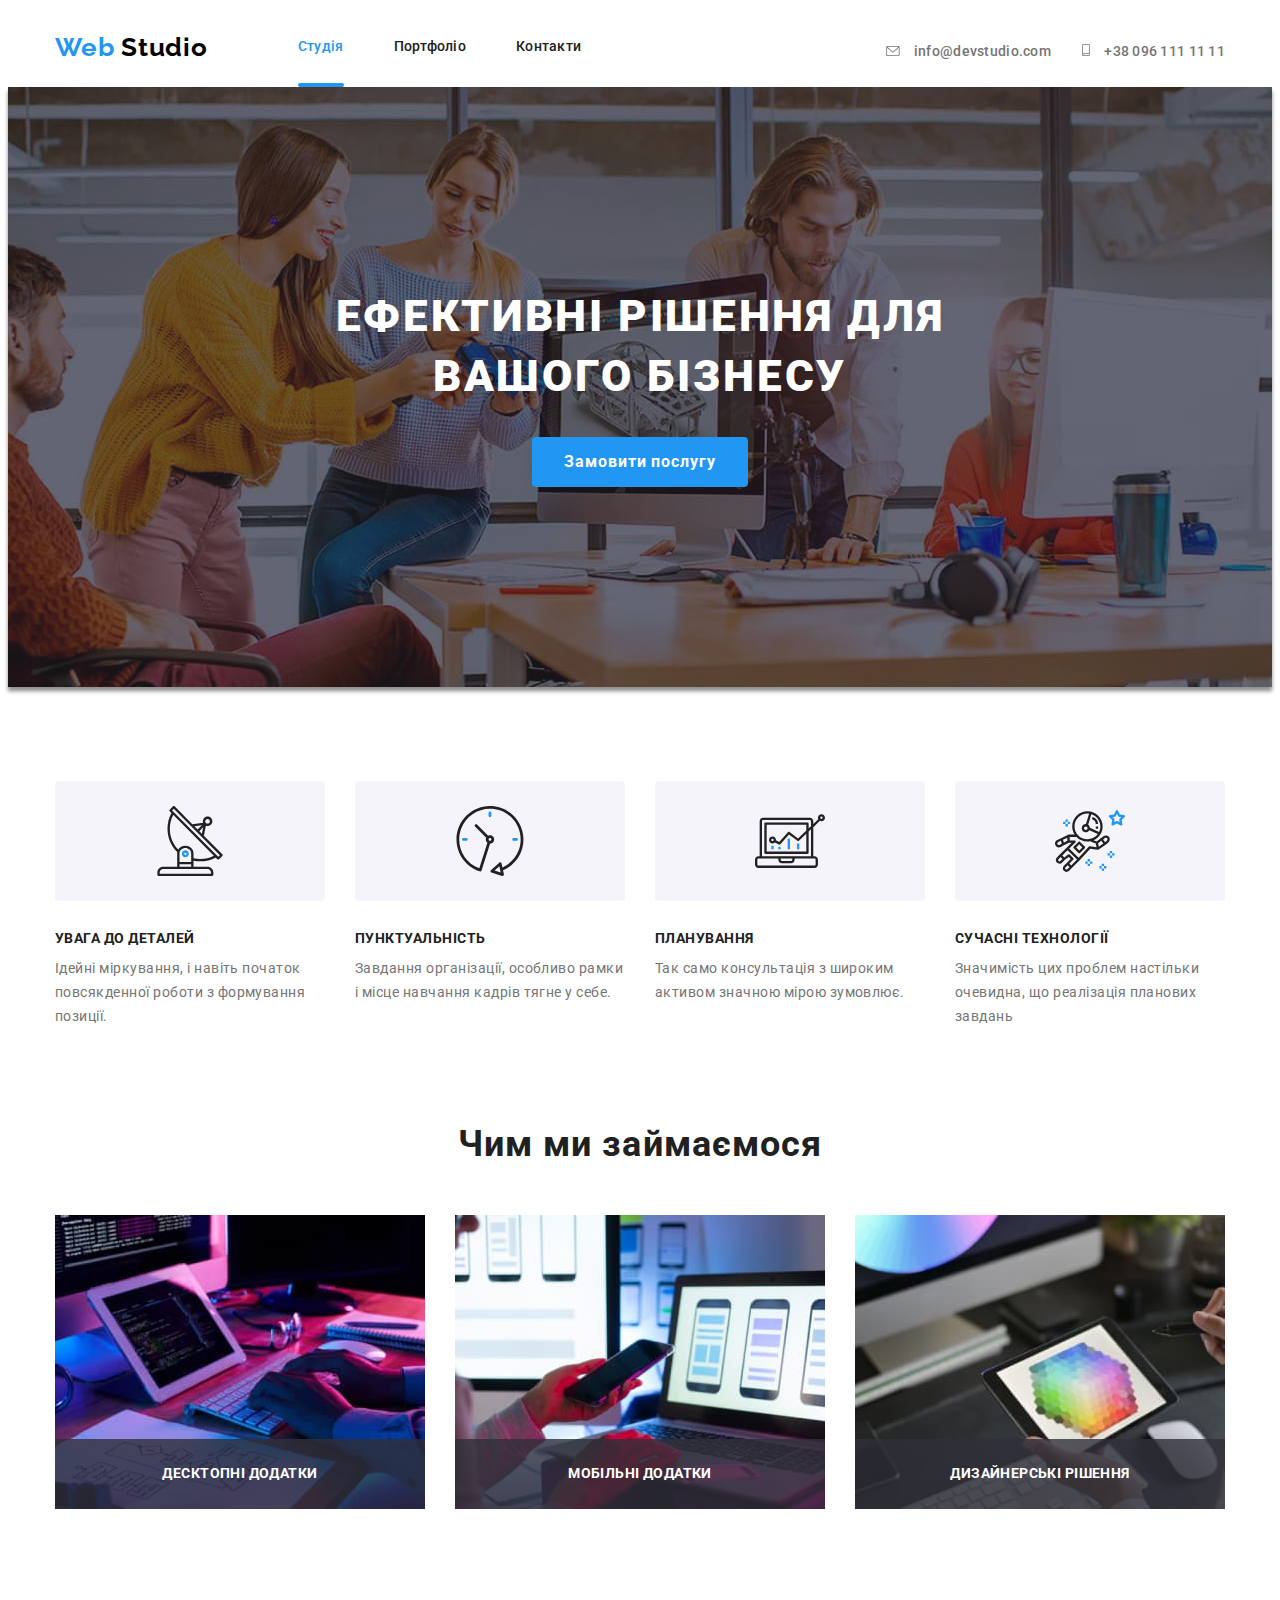
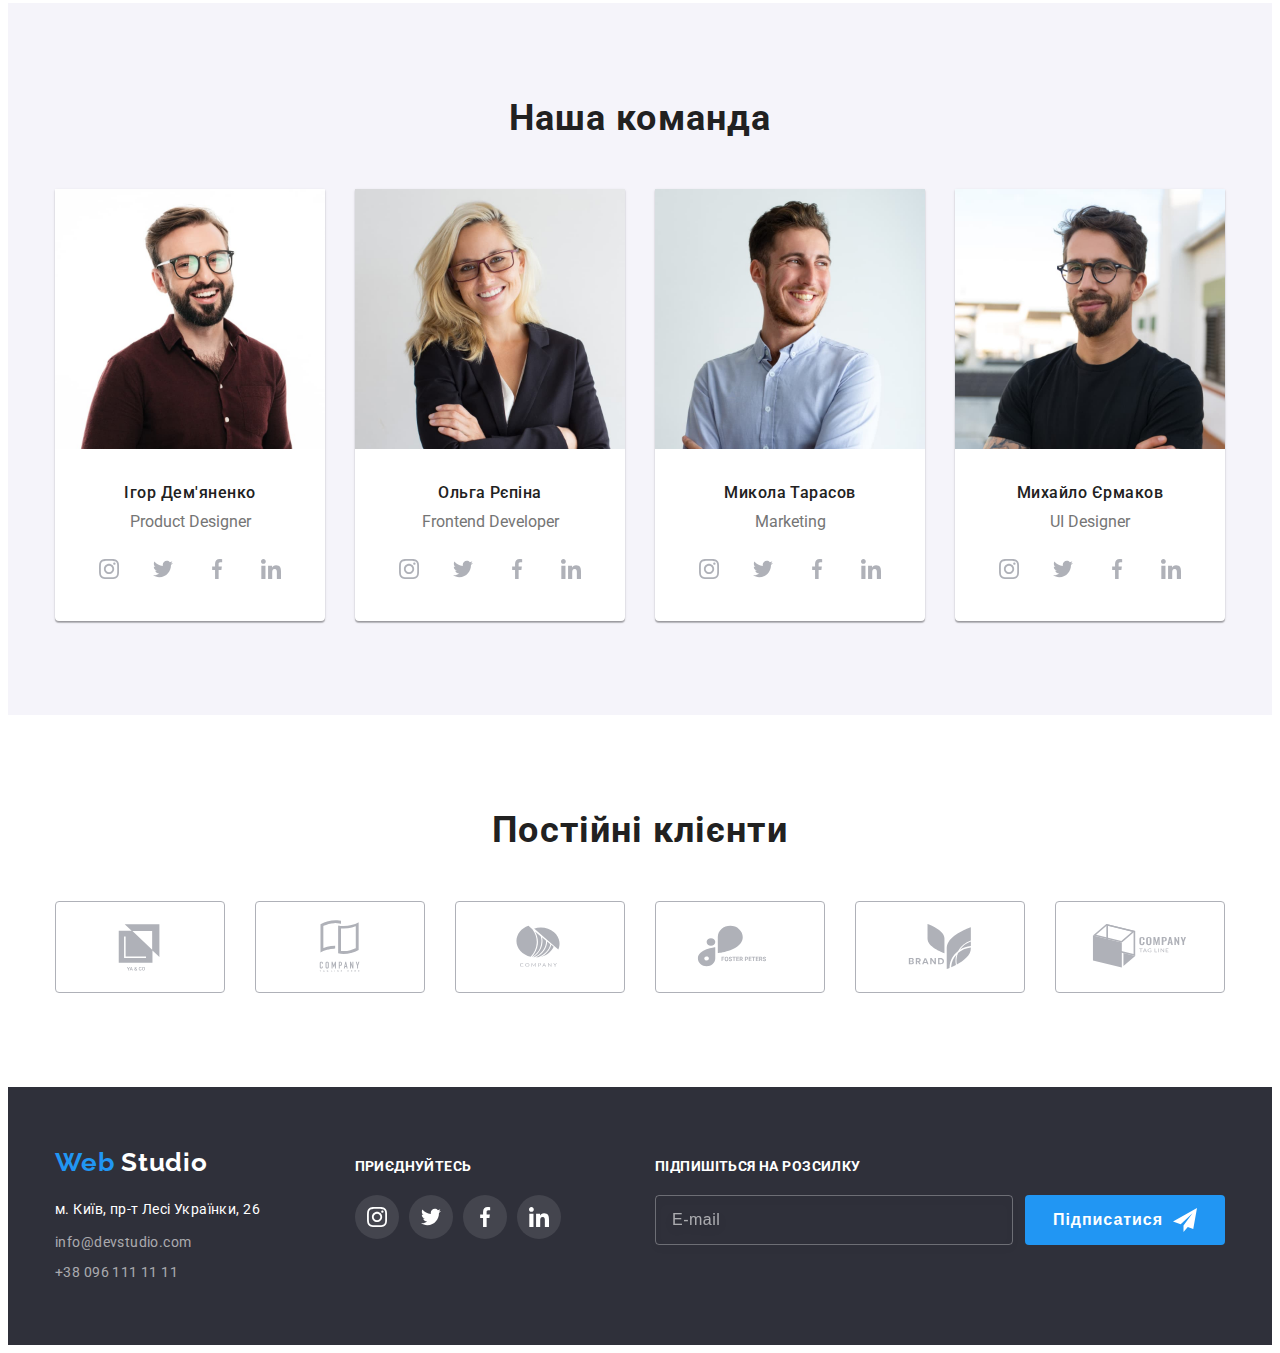
==== commit 9fc17b5b: "add changes" ====
--- a/index.html
+++ b/index.html
@@ -524,7 +524,7 @@
 						</li>
 					</ul>
 				</div>
-				<div class="subscription container">
+				
 					<form class="subscription-field">
 						<p class="subscription-title">Підпишіться на розсилку</p>
 						<div class="subscription-wrap">
@@ -539,7 +539,7 @@
 							</button>
 						</div>
 					</form>
-				</div>
+				
 			</div>
 		</footer>
 		<div class="backdrop is-hidden" data-modal>
--- a/css/main.min.css
+++ b/css/main.min.css
@@ -1 +1 @@
-html{-webkit-box-sizing:border-box;box-sizing:border-box}*,*::before,*::after{-webkit-box-sizing:inherit;box-sizing:inherit}body{color:var(--main-title-color);font-family:"Roboto",sans-serif}.list{list-style:none;margin:0;padding-left:0}img{max-width:100%;height:auto}a{text-decoration:none}:root{--main-title-color: #212121;--main-background-color: #f5f5f5;--secondary-title-color: #757575;--secondary-background-color: #2f303a;--accent-color: #2196f3}section{padding-top:60px;padding-bottom:60px}@media screen and (min-width: 1200px){section{padding-top:94px;padding-bottom:94px}}.container{width:100%;padding-left:15px;padding-right:15px;margin-left:auto;margin-right:auto}@media screen and (min-width: 480px){.container{width:480px}}@media screen and (min-width: 768px){.container{width:768px}}@media screen and (min-width: 1200px){.container{width:1200px}}.header{background-color:#fff}.header__container{display:-webkit-box;display:-ms-flexbox;display:flex;-webkit-box-align:center;-ms-flex-align:center;align-items:center}@media screen and (min-width: 768px){.header__container{-webkit-box-pack:justify;-ms-flex-pack:justify;justify-content:space-between}}@media screen and (min-width: 1200px){.header__container{-webkit-box-pack:justify;-ms-flex-pack:justify;justify-content:space-between;-webkit-box-align:baseline;-ms-flex-align:baseline;align-items:baseline}}.header-top{display:-webkit-box;display:-ms-flexbox;display:flex;-webkit-box-align:center;-ms-flex-align:center;align-items:center}.logo{font-family:"Raleway";font-weight:700;font-size:24px;line-height:1.17;letter-spacing:.03em;text-decoration:none;color:#000}@media screen and (min-width: 768px){.logo{padding-top:26px;padding-bottom:26px}}@media screen and (min-width: 1200px){.logo{font-weight:700;font-size:26px;line-height:1.19;letter-spacing:.03em;padding-top:24px;padding-bottom:24px}}@media screen and (min-width: 768px){.header__logo{margin-right:80px}}@media screen and (min-width: 1200px){.header__logo{margin-right:90px}}a>span{color:#2196f3}.contacts-list.list{display:-webkit-box;display:-ms-flexbox;display:flex}@media screen and (min-width: 768px){.contacts-list.list{font-weight:500;font-size:12px;line-height:1.17;letter-spacing:.02em}}@media screen and (min-width: 1200px){.contacts-list.list{font-weight:500;font-size:14px;line-height:1.17;letter-spacing:.02em}}.navigation__list{margin-right:90px;display:-webkit-box;display:-ms-flexbox;display:flex;font-weight:500;font-size:14px;line-height:1.14;letter-spacing:.02em}.navigation__item:not(:last-child){margin-right:50px}.contacts-list__item:not(:last-child){margin-right:50px}@media screen and (min-width: 768px){.contacts-list__item:not(:last-child){margin-right:0;margin-bottom:10px}}@media screen and (min-width: 1200px){.contacts-list__item:not(:last-child){margin-right:30px}}.navigation__list.tel,.contacts-list.tel{margin-left:auto}.navigation__link{padding-top:32px;padding-bottom:32px}.contacts-list__link{padding-top:10px;padding-bottom:10px}@media screen and (min-width: 1200px){.contacts-list__link{padding-top:32px;padding-bottom:32px}}.navigation__link,.contacts-list__link{font-family:"Roboto",sans-serif;font-style:normal;color:var(--main-title-color);text-decoration:none;-webkit-transition:color 250ms cubic-bezier(0.4, 0, 0.2, 1);transition:color 250ms cubic-bezier(0.4, 0, 0.2, 1)}.navigation__link.tel,.contacts-list__link.tel{color:var(--secondary-title-color)}.navigation__link:hover,.navigation__link:focus,.contacts-list__link:hover,.contacts-list__link:focus{color:var(--accent-color)}.navigation__link.current,.contacts-list__link.current{position:relative;color:var(--accent-color)}.navigation__link.current::after,.contacts-list__link.current::after{content:"";width:100%;height:4px;border-radius:2px;background-color:var(--accent-color);padding-left:2px;padding-right:2px;position:absolute;bottom:-1px;left:0}.contacts-list__icon{fill:currentColor}@media screen and (min-width: 768px){.contacts-list__icon{margin-right:8px}}@media screen and (min-width: 1200px){.contacts-list__icon{margin-right:10px}}.navigation,.contacts-list.list{display:none}@media screen and (min-width: 768px){.navigation,.contacts-list.list{display:block}}@media screen and (min-width: 1200px){.navigation,.contacts-list.list{display:-webkit-box;display:-ms-flexbox;display:flex}}.mob-menu{position:fixed;background-color:#fff;z-index:1;top:0;left:0;height:100vh;width:100vw;padding-top:10px;padding-bottom:48px}@media screen and (min-width: 768px){.mob-menu{display:none}}@media screen and (min-width: 1200px){.mob-menu{display:none}}.mob-menu>.container{height:100%;display:-webkit-box;display:-ms-flexbox;display:flex;-webkit-box-orient:vertical;-webkit-box-direction:normal;-ms-flex-direction:column;flex-direction:column;-webkit-box-pack:justify;-ms-flex-pack:justify;justify-content:space-between}.btn-mob-close,.btn-mob-open{display:block;margin-left:auto;margin-bottom:30px;background-color:#fff;border:none}.mob-close-icon{fill:#000;-webkit-transition:fill 250ms cubic-bezier(0.4, 0, 0.2, 1);transition:fill 250ms cubic-bezier(0.4, 0, 0.2, 1)}.btn-mob-close:hover .mob-close-icon,.btn-mob-close:focus .mob-close-icon{fill:var(--accent-color)}.btn-mob-open{margin-top:10px;margin-bottom:10px}@media screen and (min-width: 768px){.btn-mob-open{display:none}}@media screen and (min-width: 1200px){.btn-mob-open{display:none}}.navigation-mobile__link{font-weight:500;font-size:40px;line-height:1.18;letter-spacing:.02em;color:#212121}.navigation-mobile__link:hover,.navigation-mobile__link:focus{color:var(--accent-color)}.navigation-mobile__item:not(:last-child){margin-bottom:32px}.contacts-mobile__link.tel{display:block;margin-bottom:32px;font-weight:500;font-size:34px;line-height:1.18;letter-spacing:.02em;color:#2196f3}.contacts-mobile__link.mail{display:block;margin-bottom:64px;font-weight:500;font-size:24px;line-height:1.17;letter-spacing:.02em;color:#757575}.mobile-soc{display:-webkit-box;display:-ms-flexbox;display:flex;-webkit-box-pack:justify;-ms-flex-pack:justify;justify-content:space-between}.mobile-soc-item{padding-right:10px}.mobile-soc-item:not(:last-child)::after{content:"";height:100%;width:1px;border:1px solid rgba(33,33,33,.2);-webkit-transform:rotate(90deg);transform:rotate(90deg)}.mobile-soc-link{font-weight:500;font-size:18px;line-height:1.22;letter-spacing:.02em;color:#2196f3;padding-right:10px}.hero{max-width:1600px;height:400px;margin-left:auto;margin-right:auto;padding-top:118px;padding-bottom:118px;-webkit-box-shadow:0px 4px 4px rgba(0,0,0,.25),0px 4px 4px rgba(0,0,0,.25);box-shadow:0px 4px 4px rgba(0,0,0,.25),0px 4px 4px rgba(0,0,0,.25);background-image:-webkit-gradient(linear, left top, left bottom, from(rgba(47, 48, 58, 0.4)), to(rgba(47, 48, 58, 0.4))),url(../images/hero-mob.jpg);background-image:linear-gradient(rgba(47, 48, 58, 0.4), rgba(47, 48, 58, 0.4)),url(../images/hero-mob.jpg);background-repeat:no-repeat;background-position:center;background-size:cover;background-color:var(--secondary-background-color);text-align:center}@media(min-device-pixel-ratio: 2),(-webkit-min-device-pixel-ratio: 2),(min-resolution: 192dpi),(min-resolution: 2dppx){.hero{-webkit-box-shadow:0px 4px 4px rgba(0,0,0,.25),0px 4px 4px rgba(0,0,0,.25);box-shadow:0px 4px 4px rgba(0,0,0,.25),0px 4px 4px rgba(0,0,0,.25);background-image:-webkit-gradient(linear, left top, left bottom, from(rgba(47, 48, 58, 0.4)), to(rgba(47, 48, 58, 0.4))),url(../images/hero-mob-2x.jpg);background-image:linear-gradient(rgba(47, 48, 58, 0.4), rgba(47, 48, 58, 0.4)),url(../images/hero-mob-2x.jpg)}}@media screen and (min-width: 768px){.hero{-webkit-box-shadow:0px 4px 4px rgba(0,0,0,.25),0px 4px 4px rgba(0,0,0,.25);box-shadow:0px 4px 4px rgba(0,0,0,.25),0px 4px 4px rgba(0,0,0,.25);background-image:-webkit-gradient(linear, left top, left bottom, from(rgba(47, 48, 58, 0.4)), to(rgba(47, 48, 58, 0.4))),url(../images/hero-tab.jpg);background-image:linear-gradient(rgba(47, 48, 58, 0.4), rgba(47, 48, 58, 0.4)),url(../images/hero-tab.jpg)}}@media screen and (min-width: 768px)and (min-device-pixel-ratio: 2),screen and (min-width: 768px)and (-webkit-min-device-pixel-ratio: 2),screen and (min-width: 768px)and (min-resolution: 192dpi),screen and (min-width: 768px)and (min-resolution: 2dppx){.hero{-webkit-box-shadow:0px 4px 4px rgba(0,0,0,.25),0px 4px 4px rgba(0,0,0,.25);box-shadow:0px 4px 4px rgba(0,0,0,.25),0px 4px 4px rgba(0,0,0,.25);background-image:-webkit-gradient(linear, left top, left bottom, from(rgba(47, 48, 58, 0.4)), to(rgba(47, 48, 58, 0.4))),url(../images/hero-tab-2x.jpg);background-image:linear-gradient(rgba(47, 48, 58, 0.4), rgba(47, 48, 58, 0.4)),url(../images/hero-tab-2x.jpg)}}@media screen and (min-width: 1200px){.hero{height:600px;padding-top:200px;padding-bottom:200px;-webkit-box-shadow:0px 4px 4px rgba(0,0,0,.25),0px 4px 4px rgba(0,0,0,.25);box-shadow:0px 4px 4px rgba(0,0,0,.25),0px 4px 4px rgba(0,0,0,.25);background-image:-webkit-gradient(linear, left top, left bottom, from(rgba(47, 48, 58, 0.4)), to(rgba(47, 48, 58, 0.4))),url(../images/hero.jpg);background-image:linear-gradient(rgba(47, 48, 58, 0.4), rgba(47, 48, 58, 0.4)),url(../images/hero.jpg)}}@media screen and (min-width: 1200px)and (min-device-pixel-ratio: 2),screen and (min-width: 1200px)and (-webkit-min-device-pixel-ratio: 2),screen and (min-width: 1200px)and (min-resolution: 192dpi),screen and (min-width: 1200px)and (min-resolution: 2dppx){.hero{-webkit-box-shadow:0px 4px 4px rgba(0,0,0,.25),0px 4px 4px rgba(0,0,0,.25);box-shadow:0px 4px 4px rgba(0,0,0,.25),0px 4px 4px rgba(0,0,0,.25);background-image:-webkit-gradient(linear, left top, left bottom, from(rgba(47, 48, 58, 0.4)), to(rgba(47, 48, 58, 0.4))),url(../images/hero-2x.jpg);background-image:linear-gradient(rgba(47, 48, 58, 0.4), rgba(47, 48, 58, 0.4)),url(../images/hero-2x.jpg)}}.hero__title{margin:0;margin-bottom:30px;font-weight:900;font-size:20px;line-height:1.62;letter-spacing:.06em;color:#fff;text-transform:uppercase}@media screen and (min-width: 480px){.hero__title{font-weight:900;font-size:26px;line-height:1.62;letter-spacing:.06em}}@media screen and (min-width: 1200px){.hero__title{font-weight:900;font-size:44px;line-height:1.36;letter-spacing:.06em}}.hero__btn{padding:10px 32px;border:none;border-radius:4px;display:inline-block;min-width:216px;text-align:center;font-family:inherit;color:#fff;background-color:#2196f3;font-weight:700;font-size:16px;line-height:1.88;letter-spacing:.06em;cursor:pointer}@media screen and (min-width: 1200px){.features{padding-bottom:0}}.feature__title,.checkbox{position:absolute;width:1px;height:1px;margin:-1px;border:0;padding:0;white-space:nowrap;-webkit-clip-path:inset(100%);clip-path:inset(100%);clip:rect(0 0 0 0);overflow:hidden}.feature__list{display:-webkit-box;display:-ms-flexbox;display:flex;-ms-flex-wrap:wrap;flex-wrap:wrap;-webkit-box-pack:justify;-ms-flex-pack:justify;justify-content:space-between;margin:0;gap:30px;letter-spacing:.03em}.feature__card{width:100%}@media screen and (min-width: 768px){.feature__card{width:calc(50% - 15px)}}@media screen and (min-width: 1200px){.feature__card{width:calc(25% - 22.5px)}}.feature__icon{width:70px;height:70px;fill:#000}.icon-wrap{display:-webkit-box;display:-ms-flexbox;display:flex;-webkit-box-pack:center;-ms-flex-pack:center;justify-content:center;-webkit-box-align:center;-ms-flex-align:center;align-items:center;height:120px;background:#f5f4fa;border-radius:4px}.feature__item{margin:0;margin-bottom:10px;margin-top:30px;text-align:center;font-weight:700;font-size:14px;line-height:1.14;text-transform:uppercase}@media screen and (min-width: 768px){.feature__item{text-align:start}}.feature__text{margin:0;color:var(--secondary-title-color);font-weight:400;font-size:14px;line-height:1.71}.work{display:none}@media screen and (min-width: 1200px){.work{display:block}}.work-title{margin:0;margin-bottom:50px;text-align:center;font-weight:700;font-size:36px;line-height:1.17;letter-spacing:.03em}.work-list{display:-webkit-box;display:-ms-flexbox;display:flex;-webkit-box-pack:justify;-ms-flex-pack:justify;justify-content:space-between}.work-list>li>img{display:block}.work-top-wrap{position:relative;max-height:294px}.work-top-title{margin:0;padding-top:27px;padding-bottom:27px;position:absolute;bottom:0;width:100%;min-height:70px;background:rgba(47,48,58,.8);font-weight:700;font-size:14px;line-height:1.14;letter-spacing:.03em;text-align:center;text-transform:uppercase;color:#fff}.team{background-color:#f5f4fa}.team-title{margin:0;margin-bottom:30px;font-weight:700;font-size:28px;line-height:1.18;letter-spacing:.03em;text-align:center}@media screen and (min-width: 1200px){.team-title{margin-bottom:50px;font-weight:700;font-size:36px;line-height:1.17;letter-spacing:.03em}}.team-list{display:-webkit-box;display:-ms-flexbox;display:flex;-ms-flex-wrap:wrap;flex-wrap:wrap;-webkit-box-pack:justify;-ms-flex-pack:justify;justify-content:space-between;gap:30px}.team-list>li{width:100%;background:#fff;-webkit-box-shadow:0px 1px 3px rgba(0,0,0,.12),0px 1px 1px rgba(0,0,0,.14),0px 2px 1px rgba(0,0,0,.2);box-shadow:0px 1px 3px rgba(0,0,0,.12),0px 1px 1px rgba(0,0,0,.14),0px 2px 1px rgba(0,0,0,.2);border-radius:0px 0px 4px 4px}@media screen and (min-width: 768px){.team-list>li{width:calc(50% - 15px)}}@media screen and (min-width: 1200px){.team-list>li{width:calc(25% - 22.5px)}}.team-list>li>img{display:block}.photo-description{padding-top:30px;padding-bottom:30px}.team-item{margin:0;margin-bottom:10px;font-weight:500;font-size:16px;line-height:1.19;letter-spacing:.03em;text-align:center}.team-text{margin:0;margin-bottom:16px;font-weight:400;color:var(--secondary-title-color);text-align:center}.team-soc,.footer-soc{display:-webkit-box;display:-ms-flexbox;display:flex;-webkit-box-pack:center;-ms-flex-pack:center;justify-content:center;gap:10px}.team-soc-link{display:-webkit-box;display:-ms-flexbox;display:flex;-webkit-box-align:center;-ms-flex-align:center;align-items:center;-webkit-box-pack:center;-ms-flex-pack:center;justify-content:center;width:44px;height:44px;border-radius:50%;-webkit-transition:background-color 250ms cubic-bezier(0.4, 0, 0.2, 1);transition:background-color 250ms cubic-bezier(0.4, 0, 0.2, 1)}.team-soc-link:hover,.team-soc-link:focus{background-color:var(--accent-color)}.team-soc-icon{fill:#afb1b8;-webkit-transition:fill 250ms cubic-bezier(0.4, 0, 0.2, 1);transition:fill 250ms cubic-bezier(0.4, 0, 0.2, 1)}.team-soc-link:hover .team-soc-icon,.team-soc-link:focus .team-soc-icon{fill:#fff}.klients-title{margin:0;margin-bottom:30px;font-weight:700;font-size:28px;line-height:1.18;letter-spacing:.03em;text-align:center}@media screen and (min-width: 1200px){.klients-title{font-weight:700;font-size:36px;line-height:1.17;letter-spacing:.03em;margin-bottom:50px}}.klient-logo{display:-webkit-box;display:-ms-flexbox;display:flex;-webkit-box-align:center;-ms-flex-align:center;align-items:center;-webkit-box-pack:center;-ms-flex-pack:center;justify-content:center;-ms-flex-wrap:wrap;flex-wrap:wrap;gap:30px}.klient-logo-item{display:block;width:calc(100% - 30px)/2}.klient-logo-link{display:-webkit-box;display:-ms-flexbox;display:flex;-webkit-box-align:center;-ms-flex-align:center;align-items:center;-webkit-box-pack:center;-ms-flex-pack:center;justify-content:center;width:130px;height:92px;border:1px solid #afb1b8;border-radius:4px;-webkit-transition:border 250ms cubic-bezier(0.4, 0, 0.2, 1),fill 250ms cubic-bezier(0.4, 0, 0.2, 1);transition:border 250ms cubic-bezier(0.4, 0, 0.2, 1),fill 250ms cubic-bezier(0.4, 0, 0.2, 1)}@media screen and (min-width: 480px){.klient-logo-link{width:210px}}@media screen and (min-width: 768px){.klient-logo-link{width:226px}}@media screen and (min-width: 1200px){.klient-logo-link{width:170px}}.klient-logo-link:hover,.klient-logo-link:focus{border:1px solid var(--accent-color)}.klient-logo-icon{fill:#afb1b8}.klient-logo-link:hover .klient-logo-icon,.klient-logo-link:focus .klient-logo-icon{fill:var(--accent-color)}.footer{padding-top:60px;padding-bottom:60px;background-color:var(--secondary-background-color);font-weight:400;font-size:14px;line-height:1.71;letter-spacing:.03em}.footer>.container{display:-webkit-box;display:-ms-flexbox;display:flex;-webkit-box-pack:center;-ms-flex-pack:center;justify-content:center;-webkit-box-align:center;-ms-flex-align:center;align-items:center;-ms-flex-wrap:wrap;flex-wrap:wrap;-webkit-box-orient:vertical;-webkit-box-direction:normal;-ms-flex-direction:column;flex-direction:column}@media screen and (min-width: 768px){.footer>.container{-webkit-box-orient:horizontal;-webkit-box-direction:normal;-ms-flex-direction:row;flex-direction:row;-ms-flex-pack:distribute;justify-content:space-around}}@media screen and (min-width: 1200px){.footer>.container{-webkit-box-orient:horizontal;-webkit-box-direction:normal;-ms-flex-direction:row;flex-direction:row;-webkit-box-align:baseline;-ms-flex-align:baseline;align-items:baseline;-webkit-box-pack:justify;-ms-flex-pack:justify;justify-content:space-between}}.footer-container{-webkit-box-pack:start;-ms-flex-pack:start;justify-content:start;max-width:250px;margin-right:0;margin-left:0;margin-bottom:60px}@media screen and (min-width: 1200px){.footer-container{margin-bottom:0}}.footer-title{margin-top:0;margin-bottom:20px;text-align:center;font-weight:700;font-size:14px;line-height:1.14;letter-spacing:.03em;text-transform:uppercase;color:#fff}@media screen and (min-width: 1200px){.footer-title{text-align:start}}.footer-logo{display:block;margin-bottom:20px;padding:0;text-align:center;color:#fff}@media screen and (min-width: 1200px){.footer-logo{text-align:start}}.adress{font-style:normal;color:#fff;text-decoration:none;-webkit-transition:color 250ms cubic-bezier(0.4, 0, 0.2, 1);transition:color 250ms cubic-bezier(0.4, 0, 0.2, 1);display:block;margin-bottom:8px;text-align:center}@media screen and (min-width: 1200px){.adress{text-align:start;margin-bottom:9px}}.adress:hover,.adress:focus{color:var(--accent-color)}.footer-list{color:rgba(255,255,255,.6)}.footer-list li{text-align:center}@media screen and (min-width: 1200px){.footer-list li{text-align:start}}.footer-list>li:not(:nth-last-child(-n+1)){margin-bottom:6px}.footer-item{font-family:inherit;font-style:normal;color:rgba(255,255,255,.6);text-decoration:none;-webkit-transition:color 250ms cubic-bezier(0.4, 0, 0.2, 1);transition:color 250ms cubic-bezier(0.4, 0, 0.2, 1)}.footer-item:hover,.footer-item:focus{color:var(--accent-color)}.footer-soc-link{display:-webkit-box;display:-ms-flexbox;display:flex;-webkit-box-align:center;-ms-flex-align:center;align-items:center;-webkit-box-pack:center;-ms-flex-pack:center;justify-content:center;width:44px;height:44px;border-radius:50%;-webkit-transition:background-color 250ms cubic-bezier(0.4, 0, 0.2, 1);transition:background-color 250ms cubic-bezier(0.4, 0, 0.2, 1);background-color:rgba(255,255,255,.1)}.footer-soc-link:hover,.footer-soc-link:focus{background-color:var(--accent-color)}.subscription-field{width:100%}@media screen and (min-width: 1200px){.subscription-field{width:570px}}.footer-soc-icon{fill:#fff;-webkit-transition:fill 250ms cubic-bezier(0.4, 0, 0.2, 1);transition:fill 250ms cubic-bezier(0.4, 0, 0.2, 1)}@media screen and (min-width: 1200px){.subscription.container{margin:0;width:570px}}.subscription-title{margin:0;margin-bottom:20px;text-align:center;font-weight:700;font-size:14px;line-height:1.14;letter-spacing:.03em;text-transform:uppercase;color:#fff}@media screen and (min-width: 1200px){.subscription-title{text-align:start}}.subscription-wrap{display:-webkit-box;display:-ms-flexbox;display:flex;-webkit-box-orient:vertical;-webkit-box-direction:normal;-ms-flex-direction:column;flex-direction:column;-webkit-box-pack:center;-ms-flex-pack:center;justify-content:center;-webkit-box-align:center;-ms-flex-align:center;align-items:center}@media screen and (min-width: 1200px){.subscription-wrap{-webkit-box-orient:horizontal;-webkit-box-direction:normal;-ms-flex-direction:row;flex-direction:row}}.subscription-input{margin-right:0;margin-bottom:20px;width:100%;height:50px;padding:15px 16px;border:1px solid rgba(255,255,255,.3);-webkit-filter:drop-shadow(0px 4px 4px rgba(0, 0, 0, 0.15));filter:drop-shadow(0px 4px 4px rgba(0, 0, 0, 0.15));border-radius:4px;background-color:rgba(0,0,0,0);cursor:pointer}@media screen and (min-width: 480px){.subscription-input{width:450px}}@media screen and (min-width: 1200px){.subscription-input{width:358px;margin-right:12px;margin-bottom:0}}.subscription-input::-webkit-input-placeholder{font-weight:400;font-size:16px;line-height:1.25;letter-spacing:.03em;color:rgba(255,255,255,.6)}.subscription-input::-moz-placeholder{font-weight:400;font-size:16px;line-height:1.25;letter-spacing:.03em;color:rgba(255,255,255,.6)}.subscription-input:-ms-input-placeholder{font-weight:400;font-size:16px;line-height:1.25;letter-spacing:.03em;color:rgba(255,255,255,.6)}.subscription-input::-ms-input-placeholder{font-weight:400;font-size:16px;line-height:1.25;letter-spacing:.03em;color:rgba(255,255,255,.6)}.subscription-input::placeholder{font-weight:400;font-size:16px;line-height:1.25;letter-spacing:.03em;color:rgba(255,255,255,.6)}.subscription-submit{margin:0;display:-webkit-box;display:-ms-flexbox;display:flex;-webkit-box-align:center;-ms-flex-align:center;align-items:center;-webkit-box-pack:center;-ms-flex-pack:center;justify-content:center;gap:10px;width:200px;height:50px;font-weight:700;font-size:16px;line-height:1.88;letter-spacing:.06em;background-color:var(--accent-color);color:#fff;border-radius:4px;border:none;cursor:pointer}.portfolio{background-color:#fff;font-family:"Roboto",sans-serif}.portfolio>h1{position:absolute;width:1px;height:1px;margin:-1px;border:0;padding:0;white-space:nowrap;-webkit-clip-path:inset(100%);clip-path:inset(100%);clip:rect(0 0 0 0);overflow:hidden}.header--bordered{border-bottom:1px solid #ececec}.portfolio-list{display:-webkit-box;display:-ms-flexbox;display:flex;-webkit-box-pack:start;-ms-flex-pack:start;justify-content:start;-ms-flex-wrap:wrap;flex-wrap:wrap;gap:30px;color:inherit;text-decoration:none}.portfolio-list:not(:last-child){margin-bottom:40px}@media screen and (min-width: 768px){.portfolio-list:not(:last-child){margin-bottom:30px;-webkit-box-pack:center;-ms-flex-pack:center;justify-content:center}}@media screen and (min-width: 1200px){.portfolio-list:not(:last-child){margin-bottom:50px}}.list-btn:nth-last-child(n+3){margin-bottom:20px}@media screen and (min-width: 768px){.list-btn:nth-last-child(n+3){margin-bottom:0}}li.gallery{width:100%}@media screen and (min-width: 768px){li.gallery{width:calc(50% - 15px)}}@media screen and (min-width: 1200px){li.gallery{width:calc(33.3333333333% - 20px)}}.portfolio-btn{padding:6px 22px;border:rgba(0,0,0,0);font-family:inherit;font-weight:500;font-size:16px;line-height:1.62;letter-spacing:.03em;text-align:center;text-decoration:none;text-transform:capitalize;cursor:pointer;background-color:#f5f4fa;border-radius:4px}button{-webkit-transition:color 250ms cubic-bezier(0.4, 0, 0.2, 1),background-color 250ms cubic-bezier(0.4, 0, 0.2, 1),-webkit-box-shadow 250ms cubic-bezier(0.4, 0, 0.2, 1);transition:color 250ms cubic-bezier(0.4, 0, 0.2, 1),background-color 250ms cubic-bezier(0.4, 0, 0.2, 1),-webkit-box-shadow 250ms cubic-bezier(0.4, 0, 0.2, 1);transition:color 250ms cubic-bezier(0.4, 0, 0.2, 1),background-color 250ms cubic-bezier(0.4, 0, 0.2, 1),box-shadow 250ms cubic-bezier(0.4, 0, 0.2, 1);transition:color 250ms cubic-bezier(0.4, 0, 0.2, 1),background-color 250ms cubic-bezier(0.4, 0, 0.2, 1),box-shadow 250ms cubic-bezier(0.4, 0, 0.2, 1),-webkit-box-shadow 250ms cubic-bezier(0.4, 0, 0.2, 1)}button:hover,button:focus{color:var(--main-background-color);background-color:var(--accent-color);-webkit-box-shadow:0px 3px 1px rgba(0,0,0,.1),0px 1px 2px rgba(0,0,0,.08),0px 2px 2px rgba(0,0,0,.12);box-shadow:0px 3px 1px rgba(0,0,0,.1),0px 1px 2px rgba(0,0,0,.08),0px 2px 2px rgba(0,0,0,.12)}li.list-btn:not(:nth-last-child(-n+1)){margin-right:8px}.portfolio-title{width:370px;margin:0;margin-bottom:4px;font-weight:700;font-size:18px;line-height:2;letter-spacing:.06em}.gallery-link{display:block;text-decoration:none;color:inherit;-webkit-transition:-webkit-box-shadow 250ms cubic-bezier(0.4, 0, 0.2, 1);transition:-webkit-box-shadow 250ms cubic-bezier(0.4, 0, 0.2, 1);transition:box-shadow 250ms cubic-bezier(0.4, 0, 0.2, 1);transition:box-shadow 250ms cubic-bezier(0.4, 0, 0.2, 1), -webkit-box-shadow 250ms cubic-bezier(0.4, 0, 0.2, 1)}.gallery-link:hover,.gallery-link:focus{-webkit-box-shadow:0px 1px 1px rgba(0,0,0,.12),0px 4px 4px rgba(0,0,0,.06),1px 4px 6px rgba(0,0,0,.16);box-shadow:0px 1px 1px rgba(0,0,0,.12),0px 4px 4px rgba(0,0,0,.06),1px 4px 6px rgba(0,0,0,.16)}.portfolio-top-wrap{position:relative;overflow:hidden}.portfolio-top-text{position:absolute;top:0;left:0;height:100%;margin:0;padding-top:63px;padding-bottom:63px;padding-right:10px;padding-left:38px;font-weight:400;font-size:18px;line-height:1.56;letter-spacing:.03em;color:#fff;background:rgba(33,150,243,.9);overflow:auto;-webkit-transform:translateY(100%);transform:translateY(100%);-webkit-transition:-webkit-transform 250ms cubic-bezier(0.4, 0, 0.2, 1);transition:-webkit-transform 250ms cubic-bezier(0.4, 0, 0.2, 1);transition:transform 250ms cubic-bezier(0.4, 0, 0.2, 1);transition:transform 250ms cubic-bezier(0.4, 0, 0.2, 1), -webkit-transform 250ms cubic-bezier(0.4, 0, 0.2, 1)}.gallery:hover .portfolio-top-text{-webkit-transform:translateY(0);transform:translateY(0)}.gallery-description{padding-left:24px;padding-right:24px;padding-top:20px;padding-bottom:20px;border-right:1px solid #eee;border-left:1px solid #eee;border-bottom:1px solid #eee}.portfolio-link{text-decoration:none;color:inherit}.portfolio-filtr{width:370px;margin:0;padding-top:0;font-weight:400;font-size:16px;line-height:1.88;letter-spacing:.03em;color:#757575}.backdrop{position:fixed;top:0;width:100%;height:100%;background-color:rgba(0,0,0,.2);-webkit-transition:opacity 250ms cubic-bezier(0.4, 0, 0.2, 1),visibility 250ms cubic-bezier(0.4, 0, 0.2, 1);transition:opacity 250ms cubic-bezier(0.4, 0, 0.2, 1),visibility 250ms cubic-bezier(0.4, 0, 0.2, 1)}.modal{position:absolute;width:450px;height:609px;left:50%;top:50%;-webkit-transform:translate(-50%, -50%);transform:translate(-50%, -50%);background:#fff;-webkit-box-shadow:0px 1px 3px rgba(0,0,0,.12),0px 1px 1px rgba(0,0,0,.14),0px 2px 1px rgba(0,0,0,.2);box-shadow:0px 1px 3px rgba(0,0,0,.12),0px 1px 1px rgba(0,0,0,.14),0px 2px 1px rgba(0,0,0,.2);border-radius:4px}@media screen and (min-width: 1200px){.modal{width:528px;height:581px}}.modal-icon{fill:#000;-webkit-transition:fill 250ms cubic-bezier(0.4, 0, 0.2, 1);transition:fill 250ms cubic-bezier(0.4, 0, 0.2, 1)}.btn-modal:hover .modal-icon,.btn-modal:focus .modal-icon{fill:var(--accent-color)}button.btn-modal{display:-webkit-box;display:-ms-flexbox;display:flex;-webkit-box-pack:center;-ms-flex-pack:center;justify-content:center;-webkit-box-align:center;-ms-flex-align:center;align-items:center;position:absolute;top:8px;right:8px;width:30px;height:30px;background:#fff;border:1px solid rgba(0,0,0,.1);border-radius:50%;-webkit-box-shadow:none;box-shadow:none;fill:#2196f3;cursor:pointer}.is-hidden{opacity:0;visibility:hidden;pointer-events:none}.modal-title{margin:0;margin-bottom:30px;font-weight:700;font-size:20px;line-height:1.15;letter-spacing:.03em;text-align:center;color:#212121}.modal-field{display:-webkit-box;display:-ms-flexbox;display:flex;-webkit-box-orient:vertical;-webkit-box-direction:normal;-ms-flex-direction:column;flex-direction:column;width:450px;height:609px;margin-left:auto;margin-right:auto;padding:40px}@media screen and (min-width: 1200px){.modal-field{width:528px;height:581px}}.form-field input{width:100%;height:40px;padding-left:40px;border:1px solid rgba(33,33,33,.2);border-radius:4px;cursor:pointer;-webkit-transition:border 250ms cubic-bezier(0.4, 0, 0.2, 1);transition:border 250ms cubic-bezier(0.4, 0, 0.2, 1)}.form-field input:hover,.form-field input:focus{border:1px solid #2196f3}.form-field input:focus-visible{outline:none}.form-field{margin-bottom:28px;display:-webkit-box;display:-ms-flexbox;display:flex;-webkit-box-orient:vertical;-webkit-box-direction:normal;-ms-flex-direction:column;flex-direction:column;position:relative}.form-field label{position:absolute;left:0;top:-4px;-webkit-transform:translateY(-100%);transform:translateY(-100%);margin-bottom:4px;font-weight:400;font-size:12px;line-height:1.17;letter-spacing:.01em;color:#757575}textarea{resize:none;padding:20px 16px 12px 16px;width:100%;height:120px;border:1px solid rgba(33,33,33,.2);border-radius:4px;cursor:pointer;-webkit-transition:border 250ms cubic-bezier(0.4, 0, 0.2, 1);transition:border 250ms cubic-bezier(0.4, 0, 0.2, 1)}textarea:focus,textarea:hover{border:1px solid #2196f3}textarea:focus-visible{outline:none}textarea::-webkit-input-placeholder{font-weight:400;font-size:12px;line-height:1.17;letter-spacing:.01em;color:rgba(117,117,117,.5)}textarea::-moz-placeholder{font-weight:400;font-size:12px;line-height:1.17;letter-spacing:.01em;color:rgba(117,117,117,.5)}textarea:-ms-input-placeholder{font-weight:400;font-size:12px;line-height:1.17;letter-spacing:.01em;color:rgba(117,117,117,.5)}textarea::-ms-input-placeholder{font-weight:400;font-size:12px;line-height:1.17;letter-spacing:.01em;color:rgba(117,117,117,.5)}textarea::placeholder{font-weight:400;font-size:12px;line-height:1.17;letter-spacing:.01em;color:rgba(117,117,117,.5)}.modal-checkbox{margin-bottom:30px;position:relative}.modal-checkbox label{display:-webkit-box;display:-ms-flexbox;display:flex;-webkit-box-align:center;-ms-flex-align:center;align-items:center;-webkit-box-pack:center;-ms-flex-pack:center;justify-content:center;padding-left:20px;font-weight:400;font-size:12px;line-height:1.17;letter-spacing:.03em;color:#757575;cursor:pointer}@media screen and (min-width: 1200px){.modal-checkbox label{font-weight:400;font-size:14px;line-height:1.71;letter-spacing:.03em}}.modal-checkbox a{display:-webkit-box;display:-ms-flexbox;display:flex;-webkit-box-align:center;-ms-flex-align:center;align-items:center;-webkit-box-pack:center;-ms-flex-pack:center;justify-content:center;margin-left:4px;color:#2196f3}.chekbox-text{margin-left:20px}.check-icon{fill:#fff}.check-box{display:-webkit-box;display:-ms-flexbox;display:flex;-webkit-box-align:center;-ms-flex-align:center;align-items:center;-webkit-box-pack:center;-ms-flex-pack:center;justify-content:center;position:absolute;left:10px;width:16px;height:15px;background:#fff;border:2px solid #000;border-radius:2px;cursor:pointer;-webkit-transition:background 250ms cubic-bezier(0.4, 0, 0.2, 1);transition:background 250ms cubic-bezier(0.4, 0, 0.2, 1);-webkit-transition:border 250ms cubic-bezier(0.4, 0, 0.2, 1);transition:border 250ms cubic-bezier(0.4, 0, 0.2, 1)}@media screen and (min-width: 1200px){.check-box{left:20px;top:5px}}.checkbox:checked+.check-box{background:var(--accent-color);border:none}.checkbox{position:absolute;width:1px;height:1px;margin:-1px;border:0;padding:0;white-space:nowrap;-webkit-clip-path:inset(100%);clip-path:inset(100%);clip:rect(0 0 0 0);overflow:hidden}.modal-submit{margin-left:auto;margin-right:auto;padding:10px 52px;width:200px;height:50px;background:#2196f3;-webkit-box-shadow:0px 4px 4px rgba(0,0,0,.15);box-shadow:0px 4px 4px rgba(0,0,0,.15);border-radius:4px;border:none;font-weight:700;font-size:16px;line-height:1.88;letter-spacing:.06em;color:#fff;cursor:pointer}.form-icon{position:absolute;height:18px;top:50%;left:12px;-webkit-transform:translateY(-50%);transform:translateY(-50%);-webkit-transition:fill 250ms cubic-bezier(0.4, 0, 0.2, 1);transition:fill 250ms cubic-bezier(0.4, 0, 0.2, 1)}.form-field input:hover+.form-icon,.form-field input:focus+.form-icon{fill:var(--accent-color)}/*# sourceMappingURL=main.min.css.map */+html{-webkit-box-sizing:border-box;box-sizing:border-box}*,*::before,*::after{-webkit-box-sizing:inherit;box-sizing:inherit}body{color:var(--main-title-color);font-family:"Roboto",sans-serif}.list{list-style:none;margin:0;padding-left:0}img{max-width:100%;height:auto}a{text-decoration:none}:root{--main-title-color: #212121;--main-background-color: #f5f5f5;--secondary-title-color: #757575;--secondary-background-color: #2f303a;--accent-color: #2196f3}section{padding-top:60px;padding-bottom:60px}@media screen and (min-width: 1200px){section{padding-top:94px;padding-bottom:94px}}.container{width:100%;padding-left:15px;padding-right:15px;margin-left:auto;margin-right:auto}@media screen and (min-width: 480px){.container{width:480px}}@media screen and (min-width: 768px){.container{width:768px}}@media screen and (min-width: 1200px){.container{width:1200px}}.header{background-color:#fff}.header__container{display:-webkit-box;display:-ms-flexbox;display:flex;-webkit-box-align:center;-ms-flex-align:center;align-items:center}@media screen and (min-width: 768px){.header__container{-webkit-box-pack:justify;-ms-flex-pack:justify;justify-content:space-between}}@media screen and (min-width: 1200px){.header__container{-webkit-box-pack:justify;-ms-flex-pack:justify;justify-content:space-between;-webkit-box-align:baseline;-ms-flex-align:baseline;align-items:baseline}}.header-top{display:-webkit-box;display:-ms-flexbox;display:flex;-webkit-box-align:center;-ms-flex-align:center;align-items:center}.logo{font-family:"Raleway";font-weight:700;font-size:24px;line-height:1.17;letter-spacing:.03em;text-decoration:none;color:#000}@media screen and (min-width: 768px){.logo{padding-top:26px;padding-bottom:26px}}@media screen and (min-width: 1200px){.logo{font-weight:700;font-size:26px;line-height:1.19;letter-spacing:.03em;padding-top:24px;padding-bottom:24px}}@media screen and (min-width: 768px){.header__logo{margin-right:80px}}@media screen and (min-width: 1200px){.header__logo{margin-right:90px}}a>span{color:#2196f3}.contacts-list.list{display:-webkit-box;display:-ms-flexbox;display:flex}@media screen and (min-width: 768px){.contacts-list.list{font-weight:500;font-size:12px;line-height:1.17;letter-spacing:.02em}}@media screen and (min-width: 1200px){.contacts-list.list{font-weight:500;font-size:14px;line-height:1.17;letter-spacing:.02em}}.navigation__list{margin-right:90px;display:-webkit-box;display:-ms-flexbox;display:flex;font-weight:500;font-size:14px;line-height:1.14;letter-spacing:.02em}.navigation__item:not(:last-child){margin-right:50px}.contacts-list__item:not(:last-child){margin-right:50px}@media screen and (min-width: 768px){.contacts-list__item:not(:last-child){margin-right:0;margin-bottom:10px}}@media screen and (min-width: 1200px){.contacts-list__item:not(:last-child){margin-right:30px}}.navigation__list.tel,.contacts-list.tel{margin-left:auto}.navigation__link{padding-top:32px;padding-bottom:32px}.contacts-list__link{padding-top:10px;padding-bottom:10px}@media screen and (min-width: 1200px){.contacts-list__link{padding-top:32px;padding-bottom:32px}}.navigation__link,.contacts-list__link{font-family:"Roboto",sans-serif;font-style:normal;color:var(--main-title-color);text-decoration:none;-webkit-transition:color 250ms cubic-bezier(0.4, 0, 0.2, 1);transition:color 250ms cubic-bezier(0.4, 0, 0.2, 1)}.navigation__link.tel,.contacts-list__link.tel{color:var(--secondary-title-color)}.navigation__link:hover,.navigation__link:focus,.contacts-list__link:hover,.contacts-list__link:focus{color:var(--accent-color)}.navigation__link.current,.contacts-list__link.current{position:relative;color:var(--accent-color)}.navigation__link.current::after,.contacts-list__link.current::after{content:"";width:100%;height:4px;border-radius:2px;background-color:var(--accent-color);padding-left:2px;padding-right:2px;position:absolute;bottom:-1px;left:0}.contacts-list__icon{fill:currentColor}@media screen and (min-width: 768px){.contacts-list__icon{margin-right:8px}}@media screen and (min-width: 1200px){.contacts-list__icon{margin-right:10px}}.navigation,.contacts-list.list{display:none}@media screen and (min-width: 768px){.navigation,.contacts-list.list{display:block}}@media screen and (min-width: 1200px){.navigation,.contacts-list.list{display:-webkit-box;display:-ms-flexbox;display:flex}}.mob-menu{position:fixed;background-color:#fff;z-index:1;top:0;left:0;height:100vh;width:100vw;padding-top:10px;padding-bottom:48px}@media screen and (min-width: 768px){.mob-menu{display:none}}@media screen and (min-width: 1200px){.mob-menu{display:none}}.mob-menu>.container{height:100%;display:-webkit-box;display:-ms-flexbox;display:flex;-webkit-box-orient:vertical;-webkit-box-direction:normal;-ms-flex-direction:column;flex-direction:column;-webkit-box-pack:justify;-ms-flex-pack:justify;justify-content:space-between}.btn-mob-close,.btn-mob-open{display:block;margin-left:auto;margin-bottom:30px;background-color:#fff;border:none}.mob-close-icon{fill:#000;-webkit-transition:fill 250ms cubic-bezier(0.4, 0, 0.2, 1);transition:fill 250ms cubic-bezier(0.4, 0, 0.2, 1)}.btn-mob-close:hover .mob-close-icon,.btn-mob-close:focus .mob-close-icon{fill:var(--accent-color)}.btn-mob-open{margin-top:10px;margin-bottom:10px}@media screen and (min-width: 768px){.btn-mob-open{display:none}}@media screen and (min-width: 1200px){.btn-mob-open{display:none}}.navigation-mobile__link{font-weight:500;font-size:40px;line-height:1.18;letter-spacing:.02em;color:#212121}.navigation-mobile__link:hover,.navigation-mobile__link:focus{color:var(--accent-color)}.navigation-mobile__item:not(:last-child){margin-bottom:32px}.contacts-mobile__link.tel{display:block;margin-bottom:32px;font-weight:500;font-size:34px;line-height:1.18;letter-spacing:.02em;color:#2196f3}.contacts-mobile__link.mail{display:block;margin-bottom:64px;font-weight:500;font-size:24px;line-height:1.17;letter-spacing:.02em;color:#757575}.mobile-soc{display:-webkit-box;display:-ms-flexbox;display:flex;-webkit-box-pack:justify;-ms-flex-pack:justify;justify-content:space-between}.mobile-soc-item{padding-right:10px}.mobile-soc-item:not(:last-child)::after{content:"";height:100%;width:1px;border:1px solid rgba(33,33,33,.2);-webkit-transform:rotate(90deg);transform:rotate(90deg)}.mobile-soc-link{font-weight:500;font-size:18px;line-height:1.22;letter-spacing:.02em;color:#2196f3;padding-right:10px}.hero{max-width:1600px;height:400px;margin-left:auto;margin-right:auto;padding-top:118px;padding-bottom:118px;-webkit-box-shadow:0px 4px 4px rgba(0,0,0,.25),0px 4px 4px rgba(0,0,0,.25);box-shadow:0px 4px 4px rgba(0,0,0,.25),0px 4px 4px rgba(0,0,0,.25);background-image:-webkit-gradient(linear, left top, left bottom, from(rgba(47, 48, 58, 0.4)), to(rgba(47, 48, 58, 0.4))),url(../images/hero-mob.jpg);background-image:linear-gradient(rgba(47, 48, 58, 0.4), rgba(47, 48, 58, 0.4)),url(../images/hero-mob.jpg);background-repeat:no-repeat;background-position:center;background-size:cover;background-color:var(--secondary-background-color);text-align:center}@media(min-device-pixel-ratio: 2),(-webkit-min-device-pixel-ratio: 2),(min-resolution: 192dpi),(min-resolution: 2dppx){.hero{-webkit-box-shadow:0px 4px 4px rgba(0,0,0,.25),0px 4px 4px rgba(0,0,0,.25);box-shadow:0px 4px 4px rgba(0,0,0,.25),0px 4px 4px rgba(0,0,0,.25);background-image:-webkit-gradient(linear, left top, left bottom, from(rgba(47, 48, 58, 0.4)), to(rgba(47, 48, 58, 0.4))),url(../images/hero-mob-2x.jpg);background-image:linear-gradient(rgba(47, 48, 58, 0.4), rgba(47, 48, 58, 0.4)),url(../images/hero-mob-2x.jpg)}}@media screen and (min-width: 768px){.hero{-webkit-box-shadow:0px 4px 4px rgba(0,0,0,.25),0px 4px 4px rgba(0,0,0,.25);box-shadow:0px 4px 4px rgba(0,0,0,.25),0px 4px 4px rgba(0,0,0,.25);background-image:-webkit-gradient(linear, left top, left bottom, from(rgba(47, 48, 58, 0.4)), to(rgba(47, 48, 58, 0.4))),url(../images/hero-tab.jpg);background-image:linear-gradient(rgba(47, 48, 58, 0.4), rgba(47, 48, 58, 0.4)),url(../images/hero-tab.jpg)}}@media screen and (min-width: 768px)and (min-device-pixel-ratio: 2),screen and (min-width: 768px)and (-webkit-min-device-pixel-ratio: 2),screen and (min-width: 768px)and (min-resolution: 192dpi),screen and (min-width: 768px)and (min-resolution: 2dppx){.hero{-webkit-box-shadow:0px 4px 4px rgba(0,0,0,.25),0px 4px 4px rgba(0,0,0,.25);box-shadow:0px 4px 4px rgba(0,0,0,.25),0px 4px 4px rgba(0,0,0,.25);background-image:-webkit-gradient(linear, left top, left bottom, from(rgba(47, 48, 58, 0.4)), to(rgba(47, 48, 58, 0.4))),url(../images/hero-tab-2x.jpg);background-image:linear-gradient(rgba(47, 48, 58, 0.4), rgba(47, 48, 58, 0.4)),url(../images/hero-tab-2x.jpg)}}@media screen and (min-width: 1200px){.hero{height:600px;padding-top:200px;padding-bottom:200px;-webkit-box-shadow:0px 4px 4px rgba(0,0,0,.25),0px 4px 4px rgba(0,0,0,.25);box-shadow:0px 4px 4px rgba(0,0,0,.25),0px 4px 4px rgba(0,0,0,.25);background-image:-webkit-gradient(linear, left top, left bottom, from(rgba(47, 48, 58, 0.4)), to(rgba(47, 48, 58, 0.4))),url(../images/hero.jpg);background-image:linear-gradient(rgba(47, 48, 58, 0.4), rgba(47, 48, 58, 0.4)),url(../images/hero.jpg)}}@media screen and (min-width: 1200px)and (min-device-pixel-ratio: 2),screen and (min-width: 1200px)and (-webkit-min-device-pixel-ratio: 2),screen and (min-width: 1200px)and (min-resolution: 192dpi),screen and (min-width: 1200px)and (min-resolution: 2dppx){.hero{-webkit-box-shadow:0px 4px 4px rgba(0,0,0,.25),0px 4px 4px rgba(0,0,0,.25);box-shadow:0px 4px 4px rgba(0,0,0,.25),0px 4px 4px rgba(0,0,0,.25);background-image:-webkit-gradient(linear, left top, left bottom, from(rgba(47, 48, 58, 0.4)), to(rgba(47, 48, 58, 0.4))),url(../images/hero-2x.jpg);background-image:linear-gradient(rgba(47, 48, 58, 0.4), rgba(47, 48, 58, 0.4)),url(../images/hero-2x.jpg)}}.hero__title{margin:0;margin-bottom:30px;font-weight:900;font-size:20px;line-height:1.62;letter-spacing:.06em;color:#fff;text-transform:uppercase}@media screen and (min-width: 480px){.hero__title{font-weight:900;font-size:26px;line-height:1.62;letter-spacing:.06em}}@media screen and (min-width: 1200px){.hero__title{font-weight:900;font-size:44px;line-height:1.36;letter-spacing:.06em}}.hero__btn{padding:10px 32px;border:none;border-radius:4px;display:inline-block;min-width:216px;text-align:center;font-family:inherit;color:#fff;background-color:#2196f3;font-weight:700;font-size:16px;line-height:1.88;letter-spacing:.06em;cursor:pointer}@media screen and (min-width: 1200px){.features{padding-bottom:0}}.feature__title,.checkbox{position:absolute;width:1px;height:1px;margin:-1px;border:0;padding:0;white-space:nowrap;-webkit-clip-path:inset(100%);clip-path:inset(100%);clip:rect(0 0 0 0);overflow:hidden}.feature__list{display:-webkit-box;display:-ms-flexbox;display:flex;-ms-flex-wrap:wrap;flex-wrap:wrap;-webkit-box-pack:justify;-ms-flex-pack:justify;justify-content:space-between;margin:0;gap:30px;letter-spacing:.03em}.feature__card{width:100%}@media screen and (min-width: 768px){.feature__card{width:calc(50% - 15px)}}@media screen and (min-width: 1200px){.feature__card{width:calc(25% - 22.5px)}}.feature__icon{width:70px;height:70px;fill:#000}.icon-wrap{display:-webkit-box;display:-ms-flexbox;display:flex;-webkit-box-pack:center;-ms-flex-pack:center;justify-content:center;-webkit-box-align:center;-ms-flex-align:center;align-items:center;height:120px;background:#f5f4fa;border-radius:4px}.feature__item{margin:0;margin-bottom:10px;margin-top:30px;text-align:center;font-weight:700;font-size:14px;line-height:1.14;text-transform:uppercase}@media screen and (min-width: 768px){.feature__item{text-align:start}}.feature__text{margin:0;color:var(--secondary-title-color);font-weight:400;font-size:14px;line-height:1.71}.work{display:none}@media screen and (min-width: 1200px){.work{display:block}}.work-title{margin:0;margin-bottom:50px;text-align:center;font-weight:700;font-size:36px;line-height:1.17;letter-spacing:.03em}.work-list{display:-webkit-box;display:-ms-flexbox;display:flex;-webkit-box-pack:justify;-ms-flex-pack:justify;justify-content:space-between}.work-list>li>img{display:block}.work-top-wrap{position:relative;max-height:294px}.work-top-title{margin:0;padding-top:27px;padding-bottom:27px;position:absolute;bottom:0;width:100%;min-height:70px;background:rgba(47,48,58,.8);font-weight:700;font-size:14px;line-height:1.14;letter-spacing:.03em;text-align:center;text-transform:uppercase;color:#fff}.team{background-color:#f5f4fa}.team-title{margin:0;margin-bottom:30px;font-weight:700;font-size:28px;line-height:1.18;letter-spacing:.03em;text-align:center}@media screen and (min-width: 1200px){.team-title{margin-bottom:50px;font-weight:700;font-size:36px;line-height:1.17;letter-spacing:.03em}}.team-list{display:-webkit-box;display:-ms-flexbox;display:flex;-ms-flex-wrap:wrap;flex-wrap:wrap;-webkit-box-pack:justify;-ms-flex-pack:justify;justify-content:space-between;gap:30px}.team-list>li{width:100%;background:#fff;-webkit-box-shadow:0px 1px 3px rgba(0,0,0,.12),0px 1px 1px rgba(0,0,0,.14),0px 2px 1px rgba(0,0,0,.2);box-shadow:0px 1px 3px rgba(0,0,0,.12),0px 1px 1px rgba(0,0,0,.14),0px 2px 1px rgba(0,0,0,.2);border-radius:0px 0px 4px 4px}@media screen and (min-width: 768px){.team-list>li{width:calc(50% - 15px)}}@media screen and (min-width: 1200px){.team-list>li{width:calc(25% - 22.5px)}}.team-list>li>img{display:block}.photo-description{padding-top:30px;padding-bottom:30px}.team-item{margin:0;margin-bottom:10px;font-weight:500;font-size:16px;line-height:1.19;letter-spacing:.03em;text-align:center}.team-text{margin:0;margin-bottom:16px;font-weight:400;color:var(--secondary-title-color);text-align:center}.team-soc,.footer-soc{display:-webkit-box;display:-ms-flexbox;display:flex;-webkit-box-pack:center;-ms-flex-pack:center;justify-content:center;gap:10px}.team-soc-link{display:-webkit-box;display:-ms-flexbox;display:flex;-webkit-box-align:center;-ms-flex-align:center;align-items:center;-webkit-box-pack:center;-ms-flex-pack:center;justify-content:center;width:44px;height:44px;border-radius:50%;-webkit-transition:background-color 250ms cubic-bezier(0.4, 0, 0.2, 1);transition:background-color 250ms cubic-bezier(0.4, 0, 0.2, 1)}.team-soc-link:hover,.team-soc-link:focus{background-color:var(--accent-color)}.team-soc-icon{fill:#afb1b8;-webkit-transition:fill 250ms cubic-bezier(0.4, 0, 0.2, 1);transition:fill 250ms cubic-bezier(0.4, 0, 0.2, 1)}.team-soc-link:hover .team-soc-icon,.team-soc-link:focus .team-soc-icon{fill:#fff}.klients-title{margin:0;margin-bottom:30px;font-weight:700;font-size:28px;line-height:1.18;letter-spacing:.03em;text-align:center}@media screen and (min-width: 1200px){.klients-title{font-weight:700;font-size:36px;line-height:1.17;letter-spacing:.03em;margin-bottom:50px}}.klient-logo{display:-webkit-box;display:-ms-flexbox;display:flex;-webkit-box-align:center;-ms-flex-align:center;align-items:center;-webkit-box-pack:center;-ms-flex-pack:center;justify-content:center;-ms-flex-wrap:wrap;flex-wrap:wrap;gap:30px}.klient-logo-item{display:block;width:calc(100% - 30px)/2}.klient-logo-link{display:-webkit-box;display:-ms-flexbox;display:flex;-webkit-box-align:center;-ms-flex-align:center;align-items:center;-webkit-box-pack:center;-ms-flex-pack:center;justify-content:center;width:130px;height:92px;border:1px solid #afb1b8;border-radius:4px;-webkit-transition:border 250ms cubic-bezier(0.4, 0, 0.2, 1),fill 250ms cubic-bezier(0.4, 0, 0.2, 1);transition:border 250ms cubic-bezier(0.4, 0, 0.2, 1),fill 250ms cubic-bezier(0.4, 0, 0.2, 1)}@media screen and (min-width: 480px){.klient-logo-link{width:210px}}@media screen and (min-width: 768px){.klient-logo-link{width:226px}}@media screen and (min-width: 1200px){.klient-logo-link{width:170px}}.klient-logo-link:hover,.klient-logo-link:focus{border:1px solid var(--accent-color)}.klient-logo-icon{fill:#afb1b8}.klient-logo-link:hover .klient-logo-icon,.klient-logo-link:focus .klient-logo-icon{fill:var(--accent-color)}.footer{padding-top:60px;padding-bottom:60px;background-color:var(--secondary-background-color);font-weight:400;font-size:14px;line-height:1.71;letter-spacing:.03em}.footer>.container{display:-webkit-box;display:-ms-flexbox;display:flex;-webkit-box-pack:center;-ms-flex-pack:center;justify-content:center;-webkit-box-align:center;-ms-flex-align:center;align-items:center;-ms-flex-wrap:wrap;flex-wrap:wrap;-webkit-box-orient:vertical;-webkit-box-direction:normal;-ms-flex-direction:column;flex-direction:column}@media screen and (min-width: 768px){.footer>.container{-webkit-box-orient:horizontal;-webkit-box-direction:normal;-ms-flex-direction:row;flex-direction:row;-ms-flex-pack:distribute;justify-content:space-around}}@media screen and (min-width: 1200px){.footer>.container{-webkit-box-orient:horizontal;-webkit-box-direction:normal;-ms-flex-direction:row;flex-direction:row;-webkit-box-align:baseline;-ms-flex-align:baseline;align-items:baseline;-webkit-box-pack:justify;-ms-flex-pack:justify;justify-content:space-between}}.footer-container{-webkit-box-pack:start;-ms-flex-pack:start;justify-content:start;max-width:250px;margin-right:0;margin-left:0;margin-bottom:60px}@media screen and (min-width: 1200px){.footer-container{margin-bottom:0}}.footer-title{margin-top:0;margin-bottom:20px;text-align:center;font-weight:700;font-size:14px;line-height:1.14;letter-spacing:.03em;text-transform:uppercase;color:#fff}@media screen and (min-width: 1200px){.footer-title{text-align:start}}.footer-logo{display:block;margin-bottom:20px;padding:0;text-align:center;color:#fff}@media screen and (min-width: 1200px){.footer-logo{text-align:start}}.adress{font-style:normal;color:#fff;text-decoration:none;-webkit-transition:color 250ms cubic-bezier(0.4, 0, 0.2, 1);transition:color 250ms cubic-bezier(0.4, 0, 0.2, 1);display:block;margin-bottom:8px;text-align:center}@media screen and (min-width: 1200px){.adress{text-align:start;margin-bottom:9px}}.adress:hover,.adress:focus{color:var(--accent-color)}.footer-list{color:rgba(255,255,255,.6)}.footer-list li{text-align:center}@media screen and (min-width: 1200px){.footer-list li{text-align:start}}.footer-list>li:not(:nth-last-child(-n+1)){margin-bottom:6px}.footer-item{font-family:inherit;font-style:normal;color:rgba(255,255,255,.6);text-decoration:none;-webkit-transition:color 250ms cubic-bezier(0.4, 0, 0.2, 1);transition:color 250ms cubic-bezier(0.4, 0, 0.2, 1)}.footer-item:hover,.footer-item:focus{color:var(--accent-color)}.footer-soc-link{display:-webkit-box;display:-ms-flexbox;display:flex;-webkit-box-align:center;-ms-flex-align:center;align-items:center;-webkit-box-pack:center;-ms-flex-pack:center;justify-content:center;width:44px;height:44px;border-radius:50%;-webkit-transition:background-color 250ms cubic-bezier(0.4, 0, 0.2, 1);transition:background-color 250ms cubic-bezier(0.4, 0, 0.2, 1);background-color:rgba(255,255,255,.1)}.footer-soc-link:hover,.footer-soc-link:focus{background-color:var(--accent-color)}.subscription-field{width:100%}@media screen and (min-width: 1200px){.subscription-field{width:570px}}.footer-soc-icon{fill:#fff;-webkit-transition:fill 250ms cubic-bezier(0.4, 0, 0.2, 1);transition:fill 250ms cubic-bezier(0.4, 0, 0.2, 1)}.subscription-title{margin:0;margin-bottom:20px;text-align:center;font-weight:700;font-size:14px;line-height:1.14;letter-spacing:.03em;text-transform:uppercase;color:#fff}@media screen and (min-width: 1200px){.subscription-title{text-align:start}}.subscription-wrap{display:-webkit-box;display:-ms-flexbox;display:flex;-webkit-box-orient:vertical;-webkit-box-direction:normal;-ms-flex-direction:column;flex-direction:column;-webkit-box-pack:center;-ms-flex-pack:center;justify-content:center;-webkit-box-align:center;-ms-flex-align:center;align-items:center}@media screen and (min-width: 1200px){.subscription-wrap{-webkit-box-orient:horizontal;-webkit-box-direction:normal;-ms-flex-direction:row;flex-direction:row}}.subscription-input{margin-right:0;margin-bottom:20px;width:90vw;height:50px;padding:15px 16px;border:1px solid rgba(255,255,255,.3);-webkit-filter:drop-shadow(0px 4px 4px rgba(0, 0, 0, 0.15));filter:drop-shadow(0px 4px 4px rgba(0, 0, 0, 0.15));border-radius:4px;background-color:rgba(0,0,0,0);cursor:pointer}@media screen and (min-width: 480px){.subscription-input{width:450px}}@media screen and (min-width: 1200px){.subscription-input{width:358px;margin-right:12px;margin-bottom:0}}.subscription-input::-webkit-input-placeholder{font-weight:400;font-size:16px;line-height:1.25;letter-spacing:.03em;color:rgba(255,255,255,.6)}.subscription-input::-moz-placeholder{font-weight:400;font-size:16px;line-height:1.25;letter-spacing:.03em;color:rgba(255,255,255,.6)}.subscription-input:-ms-input-placeholder{font-weight:400;font-size:16px;line-height:1.25;letter-spacing:.03em;color:rgba(255,255,255,.6)}.subscription-input::-ms-input-placeholder{font-weight:400;font-size:16px;line-height:1.25;letter-spacing:.03em;color:rgba(255,255,255,.6)}.subscription-input::placeholder{font-weight:400;font-size:16px;line-height:1.25;letter-spacing:.03em;color:rgba(255,255,255,.6)}.subscription-submit{margin:0;display:-webkit-box;display:-ms-flexbox;display:flex;-webkit-box-align:center;-ms-flex-align:center;align-items:center;-webkit-box-pack:center;-ms-flex-pack:center;justify-content:center;gap:10px;width:200px;height:50px;font-weight:700;font-size:16px;line-height:1.88;letter-spacing:.06em;background-color:var(--accent-color);color:#fff;border-radius:4px;border:none;cursor:pointer}.portfolio{background-color:#fff;font-family:"Roboto",sans-serif}.portfolio>h1{position:absolute;width:1px;height:1px;margin:-1px;border:0;padding:0;white-space:nowrap;-webkit-clip-path:inset(100%);clip-path:inset(100%);clip:rect(0 0 0 0);overflow:hidden}.header--bordered{border-bottom:1px solid #ececec}.portfolio-list{margin-bottom:15px;display:-webkit-box;display:-ms-flexbox;display:flex;-webkit-box-pack:start;-ms-flex-pack:start;justify-content:start;-ms-flex-wrap:wrap;flex-wrap:wrap;gap:30px;color:inherit;text-decoration:none}.portfolio-list:not(:last-child){margin-bottom:40px}@media screen and (min-width: 768px){.portfolio-list:not(:last-child){margin-bottom:30px;-webkit-box-pack:center;-ms-flex-pack:center;justify-content:center}}@media screen and (min-width: 1200px){.portfolio-list:not(:last-child){margin-bottom:50px}}.list-btn:nth-last-child(n+3){margin-bottom:20px}@media screen and (min-width: 768px){.list-btn:nth-last-child(n+3){margin-bottom:0}}li.gallery{width:100%}@media screen and (min-width: 768px){li.gallery{width:calc(50% - 15px)}}@media screen and (min-width: 1200px){li.gallery{width:calc(33.3333333333% - 20px)}}.portfolio-btn{padding:6px 22px;border:rgba(0,0,0,0);font-family:inherit;font-weight:500;font-size:16px;line-height:1.62;letter-spacing:.03em;text-align:center;text-decoration:none;text-transform:capitalize;cursor:pointer;background-color:#f5f4fa;border-radius:4px}button{-webkit-transition:color 250ms cubic-bezier(0.4, 0, 0.2, 1),background-color 250ms cubic-bezier(0.4, 0, 0.2, 1),-webkit-box-shadow 250ms cubic-bezier(0.4, 0, 0.2, 1);transition:color 250ms cubic-bezier(0.4, 0, 0.2, 1),background-color 250ms cubic-bezier(0.4, 0, 0.2, 1),-webkit-box-shadow 250ms cubic-bezier(0.4, 0, 0.2, 1);transition:color 250ms cubic-bezier(0.4, 0, 0.2, 1),background-color 250ms cubic-bezier(0.4, 0, 0.2, 1),box-shadow 250ms cubic-bezier(0.4, 0, 0.2, 1);transition:color 250ms cubic-bezier(0.4, 0, 0.2, 1),background-color 250ms cubic-bezier(0.4, 0, 0.2, 1),box-shadow 250ms cubic-bezier(0.4, 0, 0.2, 1),-webkit-box-shadow 250ms cubic-bezier(0.4, 0, 0.2, 1)}button:hover,button:focus{color:var(--main-background-color);background-color:var(--accent-color);-webkit-box-shadow:0px 3px 1px rgba(0,0,0,.1),0px 1px 2px rgba(0,0,0,.08),0px 2px 2px rgba(0,0,0,.12);box-shadow:0px 3px 1px rgba(0,0,0,.1),0px 1px 2px rgba(0,0,0,.08),0px 2px 2px rgba(0,0,0,.12)}li.list-btn:not(:nth-last-child(-n+1)){margin-right:8px}.portfolio-title{width:370px;margin:0;margin-bottom:4px;font-weight:700;font-size:18px;line-height:2;letter-spacing:.06em}.gallery-link{display:block;text-decoration:none;color:inherit;-webkit-transition:-webkit-box-shadow 250ms cubic-bezier(0.4, 0, 0.2, 1);transition:-webkit-box-shadow 250ms cubic-bezier(0.4, 0, 0.2, 1);transition:box-shadow 250ms cubic-bezier(0.4, 0, 0.2, 1);transition:box-shadow 250ms cubic-bezier(0.4, 0, 0.2, 1), -webkit-box-shadow 250ms cubic-bezier(0.4, 0, 0.2, 1)}.gallery-link:hover,.gallery-link:focus{-webkit-box-shadow:0px 1px 1px rgba(0,0,0,.12),0px 4px 4px rgba(0,0,0,.06),1px 4px 6px rgba(0,0,0,.16);box-shadow:0px 1px 1px rgba(0,0,0,.12),0px 4px 4px rgba(0,0,0,.06),1px 4px 6px rgba(0,0,0,.16)}.portfolio-top-wrap{position:relative;overflow:hidden}.portfolio-top-text{position:absolute;top:0;left:0;height:100%;margin:0;padding-top:63px;padding-bottom:63px;padding-right:10px;padding-left:38px;font-weight:400;font-size:18px;line-height:1.56;letter-spacing:.03em;color:#fff;background:rgba(33,150,243,.9);overflow:auto;-webkit-transform:translateY(100%);transform:translateY(100%);-webkit-transition:-webkit-transform 250ms cubic-bezier(0.4, 0, 0.2, 1);transition:-webkit-transform 250ms cubic-bezier(0.4, 0, 0.2, 1);transition:transform 250ms cubic-bezier(0.4, 0, 0.2, 1);transition:transform 250ms cubic-bezier(0.4, 0, 0.2, 1), -webkit-transform 250ms cubic-bezier(0.4, 0, 0.2, 1)}.gallery:hover .portfolio-top-text{-webkit-transform:translateY(0);transform:translateY(0)}.gallery-description{padding-left:24px;padding-right:24px;padding-top:20px;padding-bottom:20px;border-right:1px solid #eee;border-left:1px solid #eee;border-bottom:1px solid #eee}.portfolio-link{text-decoration:none;color:inherit}.portfolio-filtr{width:370px;margin:0;padding-top:0;font-weight:400;font-size:16px;line-height:1.88;letter-spacing:.03em;color:#757575}.backdrop{position:fixed;top:0;width:100%;height:100%;background-color:rgba(0,0,0,.2);-webkit-transition:opacity 250ms cubic-bezier(0.4, 0, 0.2, 1),visibility 250ms cubic-bezier(0.4, 0, 0.2, 1);transition:opacity 250ms cubic-bezier(0.4, 0, 0.2, 1),visibility 250ms cubic-bezier(0.4, 0, 0.2, 1)}.modal{position:absolute;width:90%;height:90%;left:50%;top:50%;-webkit-transform:translate(-50%, -50%);transform:translate(-50%, -50%);background:#fff;-webkit-box-shadow:0px 1px 3px rgba(0,0,0,.12),0px 1px 1px rgba(0,0,0,.14),0px 2px 1px rgba(0,0,0,.2);box-shadow:0px 1px 3px rgba(0,0,0,.12),0px 1px 1px rgba(0,0,0,.14),0px 2px 1px rgba(0,0,0,.2);border-radius:4px}@media screen and (min-width: 480px){.modal{width:450px;height:609px}}@media screen and (min-width: 768px){.modal{width:450px;height:609px}}@media screen and (min-width: 1200px){.modal{width:528px;height:581px}}.modal-icon{fill:#000;-webkit-transition:fill 250ms cubic-bezier(0.4, 0, 0.2, 1);transition:fill 250ms cubic-bezier(0.4, 0, 0.2, 1)}.btn-modal:hover .modal-icon,.btn-modal:focus .modal-icon{fill:var(--accent-color)}button.btn-modal{display:-webkit-box;display:-ms-flexbox;display:flex;-webkit-box-pack:center;-ms-flex-pack:center;justify-content:center;-webkit-box-align:center;-ms-flex-align:center;align-items:center;position:absolute;top:8px;right:8px;width:30px;height:30px;background:#fff;border:1px solid rgba(0,0,0,.1);border-radius:50%;-webkit-box-shadow:none;box-shadow:none;fill:#2196f3;cursor:pointer}.is-hidden{opacity:0;visibility:hidden;pointer-events:none}.modal-title{margin:0;margin-bottom:30px;font-weight:700;font-size:20px;line-height:1.15;letter-spacing:.03em;text-align:center;color:#212121}.modal-field{display:-webkit-box;display:-ms-flexbox;display:flex;-webkit-box-orient:vertical;-webkit-box-direction:normal;-ms-flex-direction:column;flex-direction:column;width:100%;height:100%;margin-left:auto;margin-right:auto;padding:40px}@media screen and (min-width: 480px){.modal-field{width:450px;height:609px}}@media screen and (min-width: 768px){.modal-field{width:450px;height:609px}}@media screen and (min-width: 1200px){.modal-field{width:528px;height:581px}}.form-field input{width:100%;height:40px;padding-left:40px;border:1px solid rgba(33,33,33,.2);border-radius:4px;cursor:pointer;-webkit-transition:border 250ms cubic-bezier(0.4, 0, 0.2, 1);transition:border 250ms cubic-bezier(0.4, 0, 0.2, 1)}.form-field input:hover,.form-field input:focus{border:1px solid #2196f3}.form-field input:focus-visible{outline:none}.form-field{margin-bottom:28px;display:-webkit-box;display:-ms-flexbox;display:flex;-webkit-box-orient:vertical;-webkit-box-direction:normal;-ms-flex-direction:column;flex-direction:column;position:relative}.form-field label{position:absolute;left:0;top:-4px;-webkit-transform:translateY(-100%);transform:translateY(-100%);margin-bottom:4px;font-weight:400;font-size:12px;line-height:1.17;letter-spacing:.01em;color:#757575}textarea{resize:none;padding:20px 16px 12px 16px;width:100%;height:120px;border:1px solid rgba(33,33,33,.2);border-radius:4px;cursor:pointer;-webkit-transition:border 250ms cubic-bezier(0.4, 0, 0.2, 1);transition:border 250ms cubic-bezier(0.4, 0, 0.2, 1)}textarea:focus,textarea:hover{border:1px solid #2196f3}textarea:focus-visible{outline:none}textarea::-webkit-input-placeholder{font-weight:400;font-size:12px;line-height:1.17;letter-spacing:.01em;color:rgba(117,117,117,.5)}textarea::-moz-placeholder{font-weight:400;font-size:12px;line-height:1.17;letter-spacing:.01em;color:rgba(117,117,117,.5)}textarea:-ms-input-placeholder{font-weight:400;font-size:12px;line-height:1.17;letter-spacing:.01em;color:rgba(117,117,117,.5)}textarea::-ms-input-placeholder{font-weight:400;font-size:12px;line-height:1.17;letter-spacing:.01em;color:rgba(117,117,117,.5)}textarea::placeholder{font-weight:400;font-size:12px;line-height:1.17;letter-spacing:.01em;color:rgba(117,117,117,.5)}.modal-checkbox{margin-bottom:30px;position:relative}.modal-checkbox label{display:-webkit-box;display:-ms-flexbox;display:flex;-webkit-box-align:center;-ms-flex-align:center;align-items:center;-webkit-box-pack:center;-ms-flex-pack:center;justify-content:center;padding-left:20px;font-weight:400;font-size:12px;line-height:1.17;letter-spacing:.03em;color:#757575;cursor:pointer}@media screen and (min-width: 1200px){.modal-checkbox label{font-weight:400;font-size:14px;line-height:1.71;letter-spacing:.03em}}.modal-checkbox a{display:-webkit-box;display:-ms-flexbox;display:flex;-webkit-box-align:center;-ms-flex-align:center;align-items:center;-webkit-box-pack:center;-ms-flex-pack:center;justify-content:center;margin-left:4px;color:#2196f3}.chekbox-text{margin-left:20px}.check-icon{fill:#fff}.check-box{display:-webkit-box;display:-ms-flexbox;display:flex;-webkit-box-align:center;-ms-flex-align:center;align-items:center;-webkit-box-pack:center;-ms-flex-pack:center;justify-content:center;position:absolute;left:10px;width:16px;height:15px;background:#fff;border:2px solid #000;border-radius:2px;cursor:pointer;-webkit-transition:background 250ms cubic-bezier(0.4, 0, 0.2, 1);transition:background 250ms cubic-bezier(0.4, 0, 0.2, 1);-webkit-transition:border 250ms cubic-bezier(0.4, 0, 0.2, 1);transition:border 250ms cubic-bezier(0.4, 0, 0.2, 1)}@media screen and (min-width: 1200px){.check-box{left:20px;top:5px}}.checkbox:checked+.check-box{background:var(--accent-color);border:none}.checkbox{position:absolute;width:1px;height:1px;margin:-1px;border:0;padding:0;white-space:nowrap;-webkit-clip-path:inset(100%);clip-path:inset(100%);clip:rect(0 0 0 0);overflow:hidden}.modal-submit{margin-left:auto;margin-right:auto;padding:10px 52px;width:200px;height:50px;background:#2196f3;-webkit-box-shadow:0px 4px 4px rgba(0,0,0,.15);box-shadow:0px 4px 4px rgba(0,0,0,.15);border-radius:4px;border:none;font-weight:700;font-size:16px;line-height:1.88;letter-spacing:.06em;color:#fff;cursor:pointer}.form-icon{position:absolute;height:18px;top:50%;left:12px;-webkit-transform:translateY(-50%);transform:translateY(-50%);-webkit-transition:fill 250ms cubic-bezier(0.4, 0, 0.2, 1);transition:fill 250ms cubic-bezier(0.4, 0, 0.2, 1)}.form-field input:hover+.form-icon,.form-field input:focus+.form-icon{fill:var(--accent-color)}/*# sourceMappingURL=main.min.css.map */